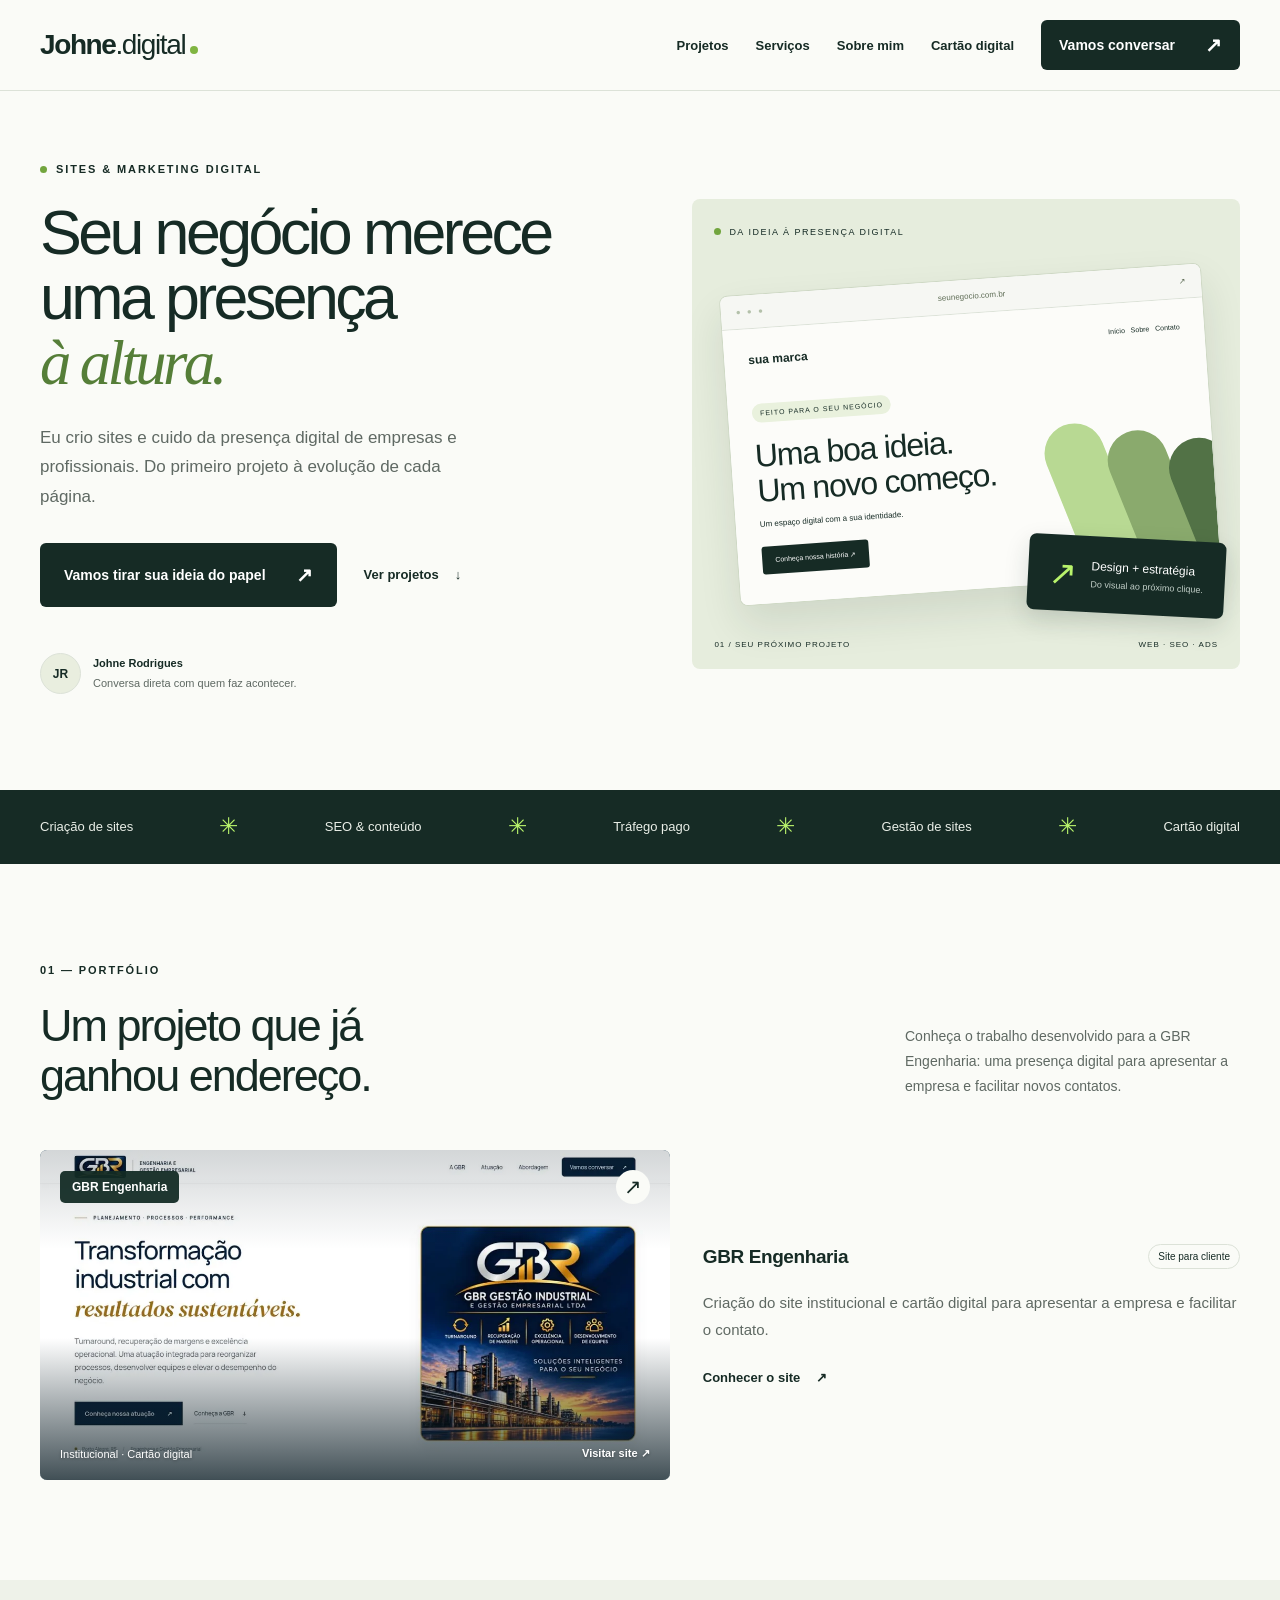
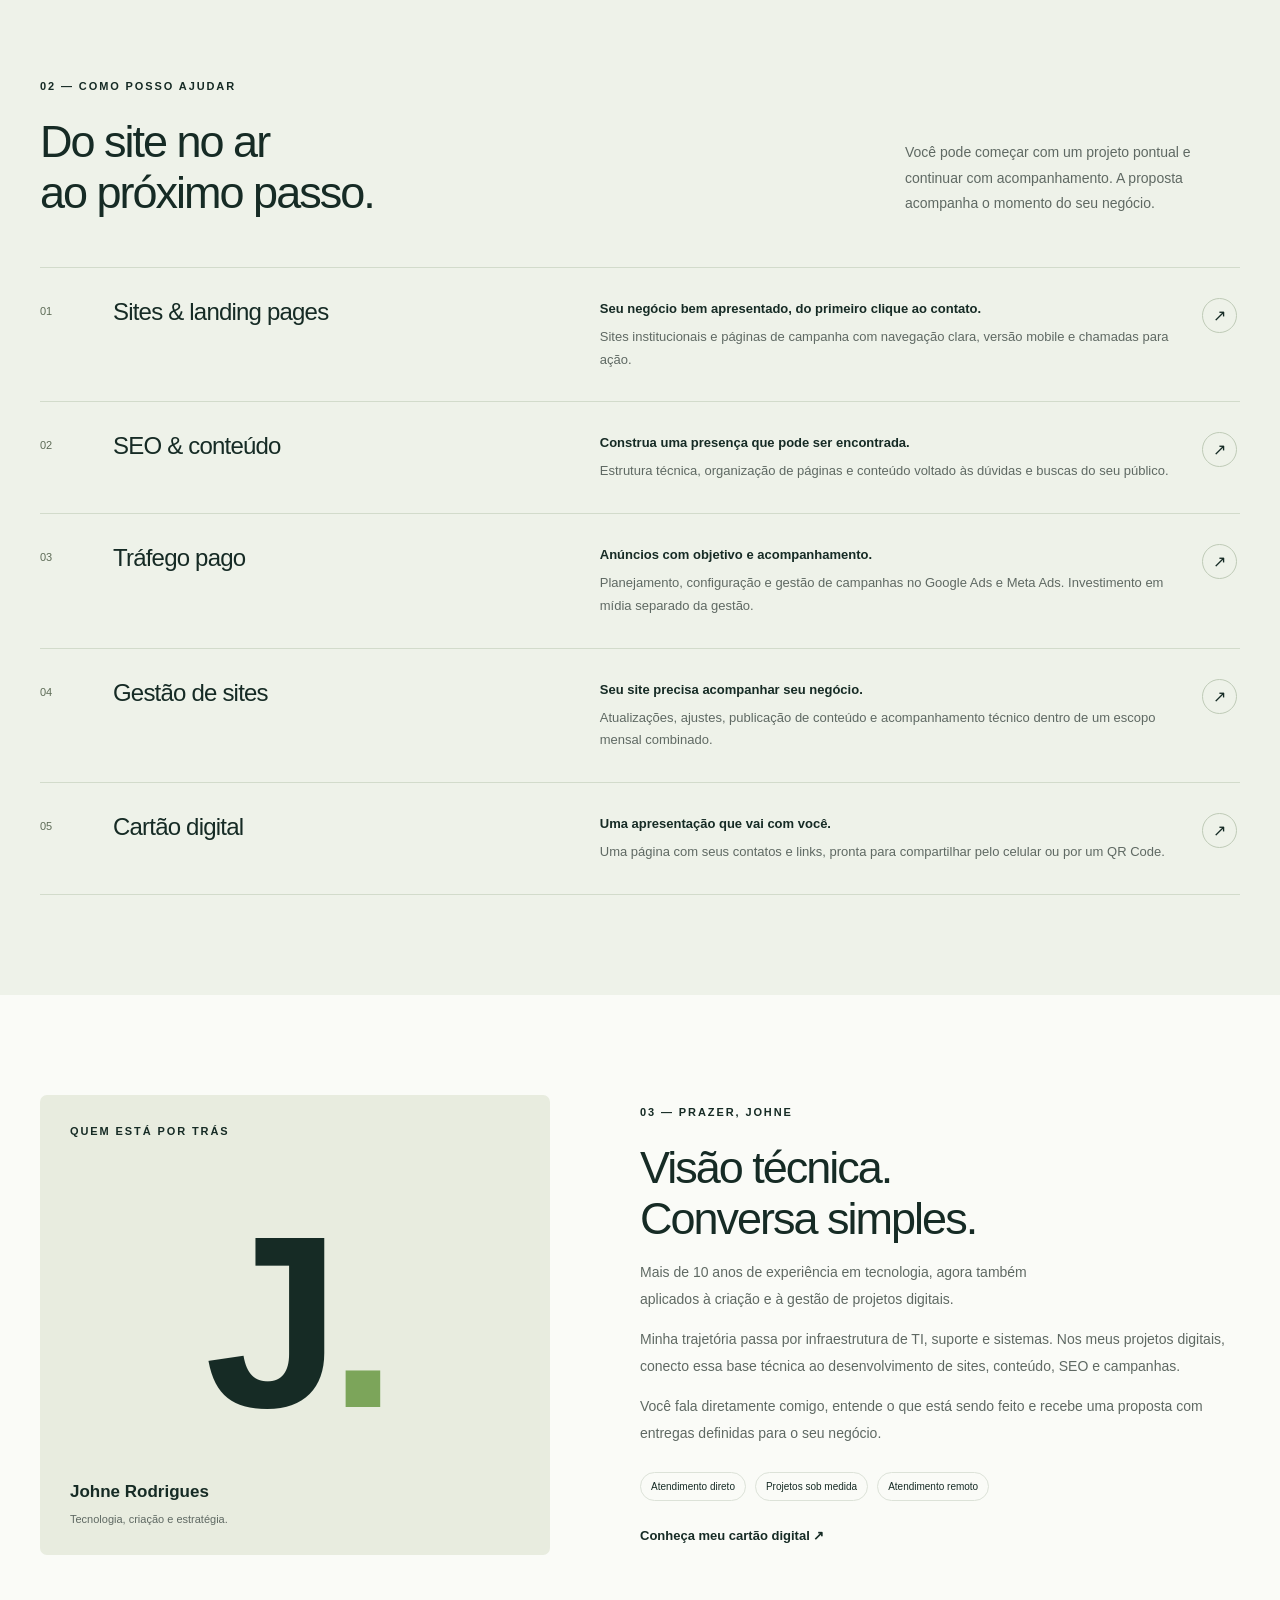
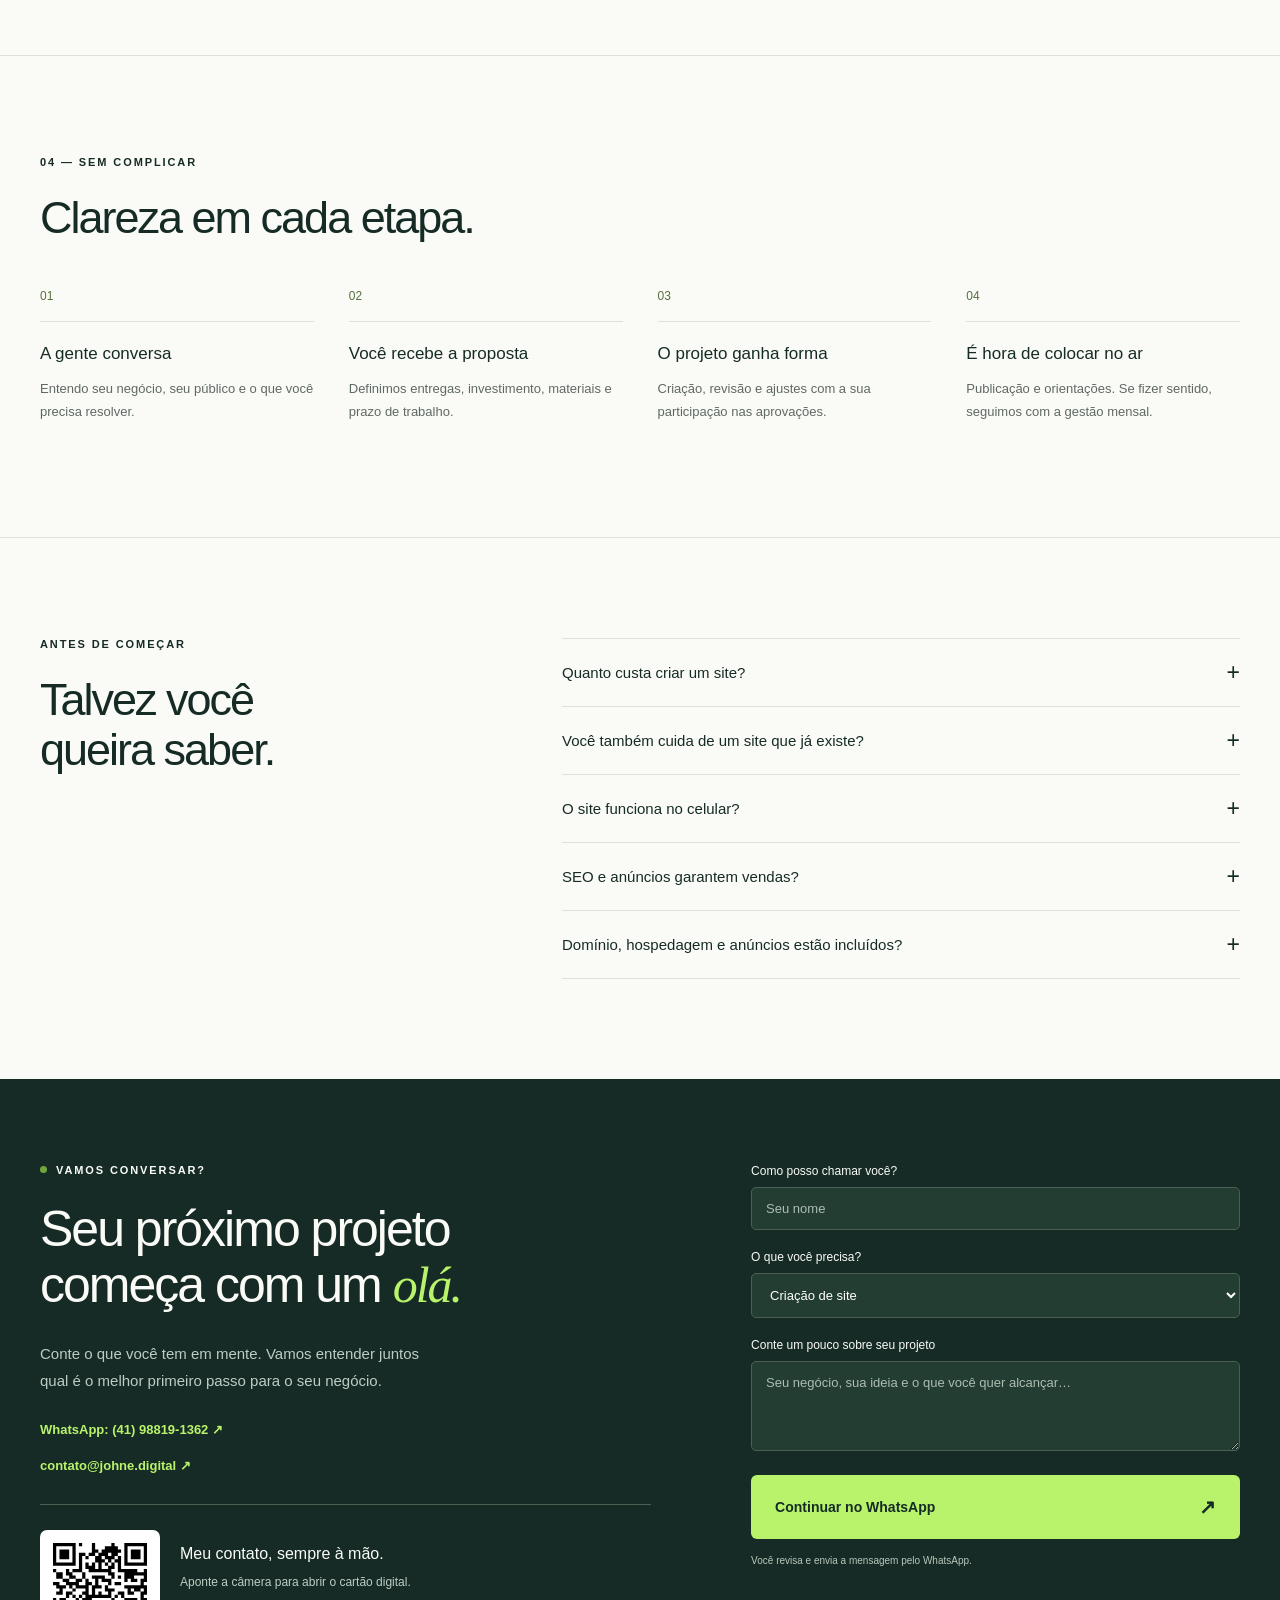
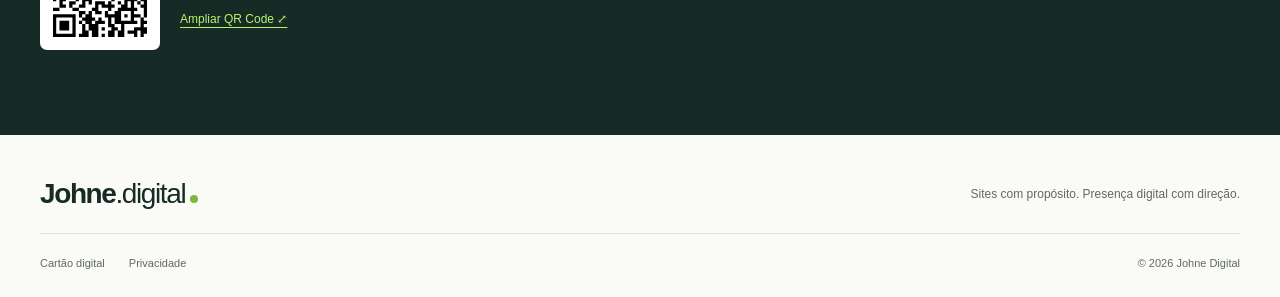
==== index.html @ 7c468793 "up" ====
<!doctype html><html lang="pt-BR"><head><meta charset="utf-8"><meta name="viewport" content="width=device-width, initial-scale=1"><meta name="theme-color" content="#132b25"><title>Johne Digital | Criação de sites, SEO e marketing digital</title><meta name="description" content="Sites, SEO, tráfego pago e gestão de conteúdo com Johne Rodrigues. Conheça os projetos e converse sobre a presença digital do seu negócio."><link rel="canonical" href="https://johne.digital/"><meta property="og:type" content="website"><meta property="og:locale" content="pt_BR"><meta property="og:title" content="Johne Digital | Criação de sites, SEO e marketing digital"><meta property="og:description" content="Sites, SEO, tráfego pago e gestão de conteúdo com Johne Rodrigues. Conheça os projetos e converse sobre a presença digital do seu negócio."><meta property="og:url" content="https://johne.digital/"><meta property="og:image" content="https://johne.digital/assets/social.png"><meta name="twitter:card" content="summary_large_image"><link rel="icon" type="image/svg+xml" href="assets/favicon.svg"><link rel="stylesheet" href="assets/style.02069770c4e0.css"><script defer src="assets/config.c68cc4075b70.js"></script><script defer src="assets/main.b6feed0cc365.js"></script><script type="application/ld+json">{"@context": "https://schema.org", "@type": "ProfessionalService", "name": "Johne Digital", "url": "https://johne.digital/", "description": "Criação de sites, SEO, tráfego pago e gestão de sites.", "email": "contato@johne.digital", "telephone": "+55 41 98819-1362", "founder": {"@type": "Person", "name": "Johne Rodrigues"}, "areaServed": "BR"}</script><script defer src="assets/analytics.d964d53e1e2e.js"></script></head><body><a class="skip" href="#conteudo">Pular para o conteúdo</a><header class="header"><div class="wrap nav-wrap"><a class="brand" href="./" aria-label="Johne Digital, início">Johne<span>.digital</span><i></i></a><button class="menu-toggle" type="button" aria-label="Abrir menu" aria-haspopup="dialog" aria-expanded="false" aria-controls="mobile-menu"><svg width="22" height="22" viewBox="0 0 24 24" fill="none" stroke="currentColor" stroke-width="1.8" stroke-linecap="round" aria-hidden="true"><path d="M4 6h16M4 12h16M4 18h16"/></svg></button><nav id="nav" aria-label="Principal"><a href="#projetos">Projetos</a><a href="#servicos">Serviços</a><a href="#sobre">Sobre mim</a><a href="contato/">Cartão digital</a><a class="button small dark" href="#contato">Vamos conversar <span>↗</span></a></nav></div></header><dialog class="mobile-panel" id="mobile-menu" aria-label="Menu de navegação"><div class="mobile-panel-top"><a class="brand" href="#conteudo" aria-label="Johne Digital, início">Johne<span>.digital</span><i></i></a><button class="menu-close" type="button" aria-label="Fechar menu" autofocus><svg width="22" height="22" viewBox="0 0 24 24" fill="none" stroke="currentColor" stroke-width="1.7" aria-hidden="true"><path d="m6 6 12 12M18 6 6 18"/></svg></button></div><nav class="mobile-navigation" aria-label="Navegação mobile"><a href="#conteudo">Início <span aria-hidden="true">↗</span></a><a href="#projetos">Projetos <span aria-hidden="true">↗</span></a><a href="#servicos">Serviços <span aria-hidden="true">↗</span></a><a href="#sobre">Sobre mim <span aria-hidden="true">↗</span></a><a href="contato/">Cartão digital <span aria-hidden="true">↗</span></a></nav><a class="button dark mobile-contact" href="#contato">Vamos conversar <span aria-hidden="true">↗</span></a></dialog><main id="conteudo"><section class="hero wrap"><div class="hero-copy"><p class="eyebrow"><span class="dot"></span> SITES & MARKETING DIGITAL</p><h1>Seu negócio merece<br>uma presença<br><em>à altura.</em></h1><p class="lead">Eu crio sites e cuido da presença digital de empresas e profissionais. Do primeiro projeto à evolução de cada página.</p><div class="actions"><a class="button dark" href="#contato">Vamos tirar sua ideia do papel <span>↗</span></a><a class="text-link" href="#projetos">Ver projetos <span>↓</span></a></div><div class="hero-note"><span class="avatar">JR</span><p><strong>Johne Rodrigues</strong><br>Conversa direta com quem faz acontecer.</p></div></div><div class="hero-art" aria-label="Ilustração de um projeto de site responsivo"><div class="art-label"><span class="dot"></span> DA IDEIA À PRESENÇA DIGITAL</div><div class="mock-browser"><div class="browser-bar"><span>● ● ●</span><span>seunegocio.com.br</span><span>↗</span></div><div class="mock-body"><div class="mock-nav">sua marca<span>Início &nbsp; Sobre &nbsp; Contato</span></div><span class="mock-pill">FEITO PARA O SEU NEGÓCIO</span><h2>Uma boa ideia.<br>Um novo começo.</h2><p>Um espaço digital com a sua identidade.</p><span class="mock-cta">Conheça nossa história ↗</span><div class="mock-shapes"><i></i><i></i><i></i></div></div></div><div class="floating-badge"><span>↗</span><div>Design + estratégia<strong>Do visual ao próximo clique.</strong></div></div><div class="art-bottom"><span>01 / SEU PRÓXIMO PROJETO</span><span>WEB · SEO · ADS</span></div></div></section><div class="skills-strip"><div class="wrap"><span>Criação de sites</span><b>✳</b><span>SEO & conteúdo</span><b>✳</b><span>Tráfego pago</span><b>✳</b><span>Gestão de sites</span><b>✳</b><span>Cartão digital</span></div></div><section class="section wrap" id="projetos"><div class="section-heading"><div><p class="eyebrow">01 — PORTFÓLIO</p><h2>Um projeto que já<br>ganhou endereço.</h2></div><p>Conheça o trabalho desenvolvido para a GBR Engenharia: uma presença digital para apresentar a empresa e facilitar novos contatos.</p></div><div class="projects projects-single"><article class="project"><a class="project-cover gbr gbr-preview" href="https://gbreng.com.br/" aria-label="Visitar o site da GBR Engenharia em nova guia" target="_blank" rel="noopener noreferrer"><img class="project-background" src="assets/gbr-site-640.webp" srcset="assets/gbr-site-640.webp 640w, assets/gbr-site-1200.webp 1200w" sizes="(max-width: 760px) calc(100vw - 40px), (max-width: 1280px) 52vw, 620px" alt="Página inicial do site da GBR Engenharia e Gestão Empresarial" width="1200" height="629" loading="lazy" decoding="async"><span class="cover-top"><span class="preview-label">GBR Engenharia</span><span class="preview-arrow" aria-hidden="true">↗</span></span><span class="cover-bottom"><span>Institucional · Cartão digital</span><span class="preview-visit">Visitar site ↗</span></span></a><div class="project-info"><div class="project-title"><h3>GBR Engenharia</h3><span class="tag">Site para cliente</span></div><p>Criação do site institucional e cartão digital para apresentar a empresa e facilitar o contato.</p><a class="text-link" href="https://gbreng.com.br/" target="_blank" rel="noopener noreferrer">Conhecer o site <span>↗</span></a></div></article></div></section><section class="services-section" id="servicos"><div class="wrap section"><div class="section-heading"><div><p class="eyebrow">02 — COMO POSSO AJUDAR</p><h2>Do site no ar<br>ao próximo passo.</h2></div><p>Você pode começar com um projeto pontual e continuar com acompanhamento. A proposta acompanha o momento do seu negócio.</p></div><div class="services"><article class="service"><span class="service-number">01</span><h3>Sites & landing pages</h3><div><h4>Seu negócio bem apresentado, do primeiro clique ao contato.</h4><p>Sites institucionais e páginas de campanha com navegação clara, versão mobile e chamadas para ação.</p></div><a href="#contato" aria-label="Conversar sobre Sites & landing pages">↗</a></article><article class="service"><span class="service-number">02</span><h3>SEO & conteúdo</h3><div><h4>Construa uma presença que pode ser encontrada.</h4><p>Estrutura técnica, organização de páginas e conteúdo voltado às dúvidas e buscas do seu público.</p></div><a href="#contato" aria-label="Conversar sobre SEO & conteúdo">↗</a></article><article class="service"><span class="service-number">03</span><h3>Tráfego pago</h3><div><h4>Anúncios com objetivo e acompanhamento.</h4><p>Planejamento, configuração e gestão de campanhas no Google Ads e Meta Ads. Investimento em mídia separado da gestão.</p></div><a href="#contato" aria-label="Conversar sobre Tráfego pago">↗</a></article><article class="service"><span class="service-number">04</span><h3>Gestão de sites</h3><div><h4>Seu site precisa acompanhar seu negócio.</h4><p>Atualizações, ajustes, publicação de conteúdo e acompanhamento técnico dentro de um escopo mensal combinado.</p></div><a href="#contato" aria-label="Conversar sobre Gestão de sites">↗</a></article><article class="service"><span class="service-number">05</span><h3>Cartão digital</h3><div><h4>Uma apresentação que vai com você.</h4><p>Uma página com seus contatos e links, pronta para compartilhar pelo celular ou por um QR Code.</p></div><a href="#contato" aria-label="Conversar sobre Cartão digital">↗</a></article></div></div></section><section class="section wrap about" id="sobre"><div class="about-art"><span class="eyebrow">QUEM ESTÁ POR TRÁS</span><div class="monogram">J<span>.</span></div><div><strong>Johne Rodrigues</strong><p>Tecnologia, criação e estratégia.</p></div></div><div><p class="eyebrow">03 — PRAZER, JOHNE</p><h2>Visão técnica.<br>Conversa simples.</h2><p class="lead">Mais de 10 anos de experiência em tecnologia, agora também aplicados à criação e à gestão de projetos digitais.</p><p>Minha trajetória passa por infraestrutura de TI, suporte e sistemas. Nos meus projetos digitais, conecto essa base técnica ao desenvolvimento de sites, conteúdo, SEO e campanhas.</p><p>Você fala diretamente comigo, entende o que está sendo feito e recebe uma proposta com entregas definidas para o seu negócio.</p><div class="about-points"><span>Atendimento direto</span><span>Projetos sob medida</span><span>Atendimento remoto</span></div><a class="text-link" href="contato/">Conheça meu cartão digital ↗</a></div></section><section class="process-section"><div class="wrap section"><p class="eyebrow">04 — SEM COMPLICAR</p><h2>Clareza em cada etapa.</h2><div class="steps"><article><span>01</span><h3>A gente conversa</h3><p>Entendo seu negócio, seu público e o que você precisa resolver.</p></article><article><span>02</span><h3>Você recebe a proposta</h3><p>Definimos entregas, investimento, materiais e prazo de trabalho.</p></article><article><span>03</span><h3>O projeto ganha forma</h3><p>Criação, revisão e ajustes com a sua participação nas aprovações.</p></article><article><span>04</span><h3>É hora de colocar no ar</h3><p>Publicação e orientações. Se fizer sentido, seguimos com a gestão mensal.</p></article></div></div></section><section class="section wrap faq"><div><p class="eyebrow">ANTES DE COMEÇAR</p><h2>Talvez você<br>queira saber.</h2></div><div><details><summary>Quanto custa criar um site?</summary><p>Depende do número de páginas, dos conteúdos e das funcionalidades. Depois de entender sua necessidade, envio uma proposta com o que está incluído e as condições de pagamento.</p></details><details><summary>Você também cuida de um site que já existe?</summary><p>Sim. Primeiro avalio a estrutura e os acessos disponíveis para definir quais ajustes, atualizações ou melhorias posso executar.</p></details><details><summary>O site funciona no celular?</summary><p>Sim. Os projetos são desenvolvidos para se adaptar a celulares, tablets e computadores, com atenção à leitura e à navegação.</p></details><details><summary>SEO e anúncios garantem vendas?</summary><p>Não há garantia de posições ou vendas. O trabalho envolve planejamento, implementação e acompanhamento. Os resultados também dependem da concorrência, da oferta, do orçamento e do atendimento do seu negócio.</p></details><details><summary>Domínio, hospedagem e anúncios estão incluídos?</summary><p>Esses custos são discriminados na proposta. A verba paga ao Google ou à Meta é separada do serviço de gestão de campanhas.</p></details></div></section><section class="contact-section" id="contato"><div class="wrap contact-grid"><div><p class="eyebrow"><span class="dot"></span> VAMOS CONVERSAR?</p><h2>Seu próximo projeto<br>começa com um <em>olá.</em></h2><p>Conte o que você tem em mente. Vamos entender juntos qual é o melhor primeiro passo para o seu negócio.</p><a class="text-link" href="https://wa.me/5541988191362" target="_blank" rel="noopener noreferrer">WhatsApp: (41) 98819-1362 ↗</a><br><br><a class="text-link" href="mailto:contato@johne.digital">contato@johne.digital ↗</a><div class="contact-qr"><button class="qr-trigger" type="button" data-qr-open aria-haspopup="dialog" aria-controls="qr-dialog" aria-label="Ampliar QR Code do cartão digital"><img src="assets/qr-contato.svg" alt="QR Code para o cartão digital da Johne Digital" width="120" height="120"></button><div><h3>Meu contato, sempre à mão.</h3><p>Aponte a câmera para abrir o cartão digital.</p><button class="qr-expand" type="button" data-qr-open aria-haspopup="dialog" aria-controls="qr-dialog">Ampliar QR Code ⤢</button></div></div></div><form id="brief-form"><label for="name">Como posso chamar você?</label><input id="name" name="name" placeholder="Seu nome" autocomplete="name" maxlength="100" required><label for="service">O que você precisa?</label><select id="service" name="service"><option>Criação de site</option><option>SEO e conteúdo</option><option>Gestão de anúncios</option><option>Manutenção do site</option><option>Cartão digital</option><option>Quero conversar sobre uma ideia</option></select><label for="message">Conte um pouco sobre seu projeto</label><textarea id="message" name="message" rows="3" placeholder="Seu negócio, sua ideia e o que você quer alcançar…" maxlength="3000" required></textarea><button class="button lime" type="submit">Preparar conversa <span>↗</span></button><p class="form-note" id="form-note">A mensagem será preparada para você enviar pelo canal de contato disponível.</p><p class="status" id="form-status" role="status"></p></form></div></section></main><footer class="wrap footer"><a class="brand" href="./" aria-label="Johne Digital, início">Johne<span>.digital</span><i></i></a><p>Sites com propósito. Presença digital com direção.</p><div><a href="contato/">Cartão digital</a><a href="privacidade/">Privacidade</a><span>© <span data-year>2026</span> Johne Digital</span></div></footer><a class="mobile-cta" href="#contato">Vamos conversar <span>↗</span></a><dialog class="qr-dialog" id="qr-dialog" aria-labelledby="qr-title" aria-describedby="qr-description"><button class="qr-close" type="button" data-qr-close aria-label="Fechar QR Code" autofocus>×</button><p class="eyebrow">JOHNE DIGITAL</p><h2 id="qr-title">Vamos manter contato?</h2><p id="qr-description">Aponte a câmera do celular para abrir meu cartão digital.</p><img class="qr-large" src="assets/qr-contato.svg" alt="QR Code para https://johne.digital/contato/" width="360" height="360"><a class="button dark" href="contato/">Abrir cartão digital ↗</a></dialog></body></html>
---- assets/style.02069770c4e0.css ----
:root{--ink:#162b25;--muted:#5f6963;--paper:#fafbf7;--line:#dce2d8;--lime:#b8f36b;--soft:#eef2e9}*{box-sizing:border-box}html{scroll-behavior:smooth;scroll-padding-top:100px}body{margin:0;background:var(--paper);color:var(--ink);font-family:Arial,Helvetica,sans-serif;-webkit-font-smoothing:antialiased}a{color:inherit;text-decoration:none}button,input,select,textarea{font:inherit}button,a,input,select,textarea{-webkit-tap-highlight-color:transparent}button,a{touch-action:manipulation}button{cursor:pointer}a:focus-visible,button:focus-visible,input:focus-visible,select:focus-visible,textarea:focus-visible,summary:focus-visible{outline:3px solid #658d33;outline-offset:5px}[hidden]{display:none!important}.wrap{width:min(1200px,calc(100% - 80px));margin-inline:auto}.header{position:sticky;top:0;z-index:20;background:rgba(250,251,247,.96);border-bottom:1px solid var(--line)}.nav-wrap{height:90px;display:flex;align-items:center;justify-content:space-between;gap:25px}.brand{display:inline-flex;align-items:center;font-size:28px;font-weight:800;letter-spacing:-1.4px;white-space:nowrap}.brand span{font-weight:400}.brand i{width:8px;height:8px;background:#80b542;border-radius:50%;margin:10px 0 0 5px}nav{display:flex;align-items:center;gap:27px;font-size:13px;font-weight:600}nav>a:not(.button):hover,.text-link:hover{color:#548122}.button{display:inline-flex;align-items:center;justify-content:space-between;gap:30px;padding:19px 23px;border-radius:6px;border:1px solid transparent;font-size:14px;font-weight:600;transition:transform .2s,background .2s}.button:hover{transform:translateY(-2px)}.button span{font-size:20px}.dark{background:var(--ink);color:white}.dark:hover{background:#285043}.lime{background:var(--lime);color:var(--ink)}.outline{border-color:var(--line);background:transparent}.small{padding:12px 17px}.menu-toggle{display:none}.hero{display:grid;grid-template-columns:1.1fr 1fr;gap:50px;align-items:center;min-height:680px;padding-block:72px 85px}.eyebrow{font-size:11px;letter-spacing:1.9px;font-weight:700;display:flex;align-items:center;gap:9px;margin:0 0 25px}.dot{display:inline-block;width:7px;height:7px;border-radius:50%;background:#72a53e}.hero h1{font-size:clamp(48px,4.9vw,68px);line-height:1.04;letter-spacing:-3.6px;font-weight:500;margin:0 0 26px}em{font-family:Georgia,'Times New Roman',serif;font-weight:400;color:#557e38}.lead{font-size:17px;line-height:1.75;color:var(--muted);max-width:440px}.actions{display:flex;align-items:center;gap:27px;margin-top:31px}.text-link{font-size:13px;font-weight:600;display:inline-flex;gap:16px;align-items:center}.hero-note{display:flex;align-items:center;gap:12px;margin-top:36px}.avatar{display:grid;place-items:center;border:1px solid var(--line);background:#e9eedf;border-radius:50%;width:41px;height:41px;font-size:12px;font-weight:700}.hero-note p{font-size:11px;line-height:1.8;color:var(--muted)}.hero-note strong{color:var(--ink)}.hero-art{position:relative;background:#e6eddd;height:470px;border-radius:8px;padding:28px 22px;overflow:hidden}.art-label{font-size:9px;letter-spacing:1.5px;display:flex;align-items:center;gap:8px}.mock-browser{background:white;border-radius:8px;position:absolute;top:80px;left:37px;width:calc(100% - 65px);transform:rotate(-4deg);box-shadow:0 20px 40px #1b32251c;overflow:hidden;border:1px solid #ced8c4}.browser-bar{display:flex;justify-content:space-between;padding:12px 15px;font-size:8px;color:#606e57;background:#f6f7f3;border-bottom:1px solid var(--line)}.browser-bar>span:first-child{letter-spacing:2px;color:#b4c1aa}.mock-body{padding:24px 24px 29px;background:#fcfcf9;position:relative;overflow:hidden}.mock-nav{font-size:12px;font-weight:700;display:flex;justify-content:space-between;margin-bottom:35px}.mock-nav span{font-size:7px;font-weight:400}.mock-pill{font-size:7px;letter-spacing:1px;padding:6px 8px;background:#e9f1dd;border-radius:20px}.mock-body h2{font-size:32px;line-height:1.08;letter-spacing:-1.2px;font-weight:500;margin:19px 0 12px;position:relative;z-index:2}.mock-body p{font-size:8px;position:relative;z-index:2}.mock-cta{display:inline-block;background:var(--ink);color:white;font-size:7px;padding:10px 13px;border-radius:3px;margin-top:10px}.mock-shapes{position:absolute;right:-16px;bottom:-22px;width:165px;height:200px;transform:rotate(-18deg)}.mock-shapes i{position:absolute;width:60px;height:190px;background:#b8d993;border-radius:40px}.mock-shapes i:nth-child(2){left:56px;top:30px;background:#8aaa6d}.mock-shapes i:nth-child(3){left:110px;top:60px;background:#527246}.floating-badge{position:absolute;right:15px;bottom:55px;background:var(--ink);color:white;padding:18px 21px;border-radius:7px;display:flex;gap:14px;align-items:center;box-shadow:0 10px 25px #1b322526;transform:rotate(3deg)}.floating-badge>span{color:var(--lime);font-size:34px}.floating-badge div{font-size:12px}.floating-badge strong{display:block;font-size:9px;font-weight:400;color:#c1cec7;margin-top:6px}.art-bottom{position:absolute;bottom:20px;left:22px;right:22px;display:flex;justify-content:space-between;font-size:8px;letter-spacing:1px}.skills-strip{background:var(--ink);color:#e9eee7}.skills-strip .wrap{display:flex;align-items:center;justify-content:space-between;gap:18px;min-height:74px;font-size:13px}.skills-strip b{color:var(--lime);font-size:23px;font-weight:400}.section{padding-block:100px}.section-heading{display:flex;align-items:flex-end;justify-content:space-between;gap:70px;margin-bottom:48px}h2{font-size:45px;letter-spacing:-2px;line-height:1.13;font-weight:500;margin:0} .section-heading>p{max-width:335px;color:var(--muted);font-size:14px;line-height:1.8;margin:0 0 3px}.projects{display:grid;grid-template-columns:1fr 1fr;gap:48px 30px}.project-cover{height:295px;border-radius:7px;padding:26px 30px;display:flex;flex-direction:column;justify-content:space-between;overflow:hidden;position:relative;transition:transform .25s}.project-cover:hover{transform:translateY(-4px)}.cover-top{display:flex;justify-content:space-between;font-size:15px;font-weight:700;position:relative;z-index:1}.cover-top>span{font-size:24px;font-weight:400}.project-cover>strong{font-size:35px;line-height:1.12;letter-spacing:-1px;font-weight:500;z-index:1}.cover-bottom{display:flex;justify-content:space-between;align-items:center;font-size:10px;z-index:1}.cover-mark{font-size:28px;border:1px solid currentColor;border-radius:50%;width:44px;height:44px;display:grid;place-items:center}.project-cover:after{content:'';position:absolute;right:-75px;top:30px;width:280px;height:280px;border:1px solid currentColor;opacity:.15;border-radius:50%;box-shadow:0 0 0 25px currentColor,0 0 0 60px transparent;transform:rotate(-20deg)}.gbr{background:#14364b;color:#f0f3ec}.volt{background:#d9ed8b;color:#243321}.red{background:#e8d2c5;color:#58332b}.boots{background:#e6e1d6;color:#3b3934}.project-title{display:flex;align-items:center;justify-content:space-between;gap:10px;margin-top:23px}.project-title h3{font-size:19px;letter-spacing:-.4px;margin:0}.tag{font-size:10px;border:1px solid var(--line);border-radius:20px;padding:6px 9px;white-space:nowrap}.project>p{font-size:14px;line-height:1.7;color:var(--muted);max-width:500px;margin:13px 0 16px}.services-section{background:var(--soft)}.service{display:grid;grid-template-columns:48px 1fr 1.25fr 38px;gap:25px;padding:30px 0;border-top:1px solid #d2dbcb;align-items:start}.service:last-child{border-bottom:1px solid #d2dbcb}.service-number{font-size:11px;padding-top:7px;color:#5e6c57}.service h3{font-size:24px;letter-spacing:-.8px;font-weight:500;margin:0}.service h4{font-size:13px;margin:3px 0 10px}.service p{font-size:13px;color:var(--muted);line-height:1.75;margin:0}.service>a{border:1px solid #bfcbb7;width:35px;height:35px;border-radius:50%;display:grid;place-items:center}.service>a:hover{background:var(--lime)}.about{display:grid;grid-template-columns:.85fr 1fr;gap:90px;align-items:center}.about-art{height:460px;background:#e8ecdf;border-radius:7px;padding:30px;display:flex;flex-direction:column;justify-content:space-between;position:relative;overflow:hidden}.monogram{font-size:245px;letter-spacing:-20px;line-height:.9;font-weight:700;align-self:center}.monogram span{color:#7ca55a}.about-art strong{font-size:17px}.about-art p{font-size:11px;color:var(--muted);margin-bottom:0}.about>div>p:not(.eyebrow){font-size:14px;line-height:1.9;color:var(--muted)}.about>div>.lead{font-size:17px}.about-points{display:flex;flex-wrap:wrap;gap:9px;margin:25px 0}.about-points span{font-size:10px;border:1px solid var(--line);padding:8px 10px;border-radius:20px}.process-section{border-top:1px solid var(--line);border-bottom:1px solid var(--line)}.steps{display:grid;grid-template-columns:repeat(4,1fr);gap:35px;margin-top:45px}.steps article>span{display:block;color:#55703d;font-size:12px;border-bottom:1px solid var(--line);padding-bottom:18px}.steps h3{font-size:17px;font-weight:500;margin:22px 0 12px}.steps p{font-size:13px;line-height:1.8;color:var(--muted)}.faq{display:grid;grid-template-columns:.8fr 1.2fr;gap:70px}details{border-bottom:1px solid var(--line);padding:20px 0}details:first-child{border-top:1px solid var(--line)}summary{cursor:pointer;font-size:15px;font-weight:500;list-style:none;display:flex;justify-content:space-between;gap:18px;align-items:center}summary::-webkit-details-marker{display:none}summary:after{content:'+';font-size:23px;font-weight:400}details[open] summary:after{content:'−'}details p{font-size:14px;line-height:1.8;color:var(--muted);padding-right:25px}.contact-section{background:var(--ink);color:var(--paper);padding-block:85px}.contact-grid{display:grid;grid-template-columns:1fr .8fr;gap:100px}.contact-grid h2{font-size:50px}.contact-grid em{color:var(--lime)}.contact-grid>div>p:not(.eyebrow){font-size:15px;line-height:1.8;color:#becdc4;max-width:390px;margin:26px 0}.contact-grid .text-link{color:var(--lime)}form label{display:block;font-size:12px;margin-bottom:9px}input,select,textarea{width:100%;background:#233d33;border:1px solid #496052;color:white;padding:13px 14px;border-radius:5px;margin-bottom:20px;font-size:13px}input::placeholder,textarea::placeholder{color:#acbeb0}textarea{resize:vertical;min-height:90px}form .button{width:100%}.form-note{color:#b9c8be;font-size:10px;line-height:1.7;margin-top:13px}.status{font-size:12px;white-space:pre-wrap}.footer{padding-block:40px 28px;display:grid;grid-template-columns:1fr 1fr;gap:20px}.footer>p{text-align:right;font-size:12px;color:var(--muted)}.footer>div{grid-column:1/-1;border-top:1px solid var(--line);padding-top:23px;display:flex;gap:24px;font-size:11px;color:var(--muted)}.footer>div>span{margin-left:auto}.skip{position:fixed;top:-100px;left:15px;background:var(--lime);padding:15px;z-index:50}.skip:focus{top:10px}.mobile-cta{display:none}.card-page{background:#eaf0e3;min-height:100vh}.card-header{display:flex;justify-content:space-between;align-items:center;padding-block:30px}.digital-card{width:min(480px,calc(100% - 32px));margin:25px auto 30px;background:var(--paper);border:1px solid var(--line);border-radius:16px;overflow:hidden;box-shadow:0 16px 55px #132b2510}.card-banner{height:120px;background:var(--ink);color:var(--lime);padding:24px;display:flex;justify-content:space-between;font-size:8px;letter-spacing:1px}.card-banner>span:last-child{font-size:45px}.card-content{padding:0 32px 30px}.card-avatar{width:83px;height:83px;margin-top:-42px;margin-bottom:25px;background:#d6e9bd;border:5px solid var(--paper);border-radius:50%;display:grid;place-items:center;font-size:27px;font-weight:700;position:relative}.card-avatar span{position:absolute;right:1px;bottom:1px;background:#78a750;border:3px solid var(--paper);height:19px;width:19px;border-radius:50%}.card-content .eyebrow{font-size:9px;margin-bottom:10px}.card-content h1{font-size:30px;letter-spacing:-1px;margin:0}.card-subtitle{font-size:14px!important;color:var(--ink)!important}.card-content>p{font-size:13px;line-height:1.7;color:var(--muted)}.card-links{display:grid;gap:10px;margin:25px 0 14px}.card-links .button{font-size:13px;justify-content:center}.card-tools{display:grid;grid-template-columns:1fr 1fr;gap:10px}.card-tools button{border:1px solid var(--line);border-radius:5px;padding:12px 8px;background:transparent;color:var(--ink);font-size:11px}.qr-area{border-top:1px solid var(--line);padding-top:22px;margin-top:25px;display:flex;align-items:center;gap:20px}.qr-area img{width:115px;height:115px;background:white;flex-shrink:0}.qr-area h2{font-size:16px;letter-spacing:-.3px}.qr-area p,.qr-area a{font-size:11px;line-height:1.7}.qr-area a{text-decoration:underline}.card-footer{text-align:center;font-size:11px;color:var(--muted);padding-bottom:30px}.legal{max-width:780px;min-height:70vh;padding-block:60px 80px}.legal h1{font-size:48px;letter-spacing:-2px}.legal h2{font-size:23px;letter-spacing:-.5px;margin-top:35px}.legal p{font-size:15px;line-height:1.85;color:var(--muted)}.legal p a{text-decoration:underline}
@media(min-width:1500px){.hero{min-height:730px}}@media(max-width:1050px){.wrap{width:calc(100% - 48px)}nav{gap:17px;font-size:12px}.brand{font-size:25px}.hero{gap:25px}.hero h1{font-size:53px}.actions{gap:18px;flex-wrap:wrap}.hero-art{height:430px}.mock-browser{left:25px;width:calc(100% - 44px)}.mock-body h2{font-size:28px}.mock-shapes{right:-55px}.contact-grid{gap:55px}.about{gap:50px}.service{grid-template-columns:30px 1fr 1.2fr 35px;gap:17px}.skills-strip .wrap{font-size:11px}.project-cover>strong{font-size:30px}.project-title{align-items:flex-start;flex-wrap:wrap}}
@media(max-width:760px){html{scroll-padding-top:85px}.wrap{width:calc(100% - 40px)}.nav-wrap{height:74px}.brand{font-size:27px}.menu-toggle{display:flex;gap:13px;align-items:center;background:transparent;border:1px solid var(--line);padding:10px 12px;border-radius:5px;color:var(--ink);font-size:12px}.menu-toggle span{font-size:17px}nav{display:none;position:absolute;left:0;right:0;top:74px;padding:18px 20px 25px;background:var(--paper);box-shadow:0 20px 20px #132b2510;border-bottom:1px solid var(--line)}nav.open{display:flex;flex-direction:column;align-items:stretch;gap:0}nav>a{padding:16px 6px;border-bottom:1px solid var(--line);font-size:14px}nav .button{margin-top:15px}.hero{grid-template-columns:1fr;padding-block:48px;gap:35px;min-height:0}.hero h1{font-size:clamp(44px,9.8vw,65px);letter-spacing:-2.5px}.eyebrow{font-size:10px;margin-bottom:22px}.lead{font-size:16px;max-width:100%}.actions{gap:22px;margin-top:25px}.actions .button{font-size:12px;padding:16px 18px;gap:18px}.hero-note{margin-top:24px}.hero-art{height:400px;max-width:520px;width:100%;margin:auto}.mock-browser{top:67px;left:28px;width:calc(100% - 53px)}.mock-body{padding:21px}.mock-body h2{font-size:30px}.mock-nav{margin-bottom:25px}.floating-badge{bottom:40px;padding:14px 17px}.skills-strip .wrap{flex-wrap:wrap;justify-content:center;gap:13px 19px;padding-block:22px;font-size:12px}.skills-strip b{font-size:15px}.skills-strip b:nth-of-type(2),.skills-strip b:nth-of-type(4){display:none}.section{padding-block:65px}.section-heading{display:block;margin-bottom:33px}.section-heading>p{margin-top:22px;max-width:100%;font-size:14px}h2{font-size:36px;letter-spacing:-1.4px}.projects{grid-template-columns:1fr;gap:38px}.project-cover{height:270px;padding:25px}.project-cover>strong{font-size:32px}.project-title{align-items:center}.project-title h3{font-size:19px}.service{grid-template-columns:25px 1fr 30px;gap:12px;padding-block:25px}.service h3{font-size:21px}.service>div{grid-column:2;grid-row:2}.service>a{grid-column:3;grid-row:1;width:30px;height:30px}.service h4{line-height:1.5}.about{grid-template-columns:1fr;gap:34px}.about-art{height:330px}.monogram{font-size:190px}.steps{grid-template-columns:1fr 1fr;gap:25px;margin-top:35px}.steps h3{font-size:17px;line-height:1.3}.faq{grid-template-columns:1fr;gap:30px}.contact-section{padding-block:60px}.contact-grid{grid-template-columns:1fr;gap:35px}.contact-grid h2{font-size:40px}.footer{display:flex;flex-direction:column;gap:10px;padding-bottom:95px}.footer>p{text-align:left;line-height:1.7}.footer>div{width:100%;flex-wrap:wrap;font-size:10px;gap:18px}.footer>div>span{margin:0;width:100%}.mobile-cta{display:flex;position:fixed;z-index:15;bottom:13px;left:20px;right:20px;justify-content:space-between;padding:16px 20px;background:var(--lime);color:var(--ink);border-radius:7px;font-size:14px;font-weight:700;box-shadow:0 5px 25px #132b2530;padding-bottom:max(16px,env(safe-area-inset-bottom))}.card-header{padding-block:22px}.card-header .text-link{font-size:11px}.card-content{padding-inline:24px}.digital-card{margin-top:10px}.card-content h1{font-size:28px}.qr-area{gap:14px}.qr-area img{width:100px;height:100px}.legal h1{font-size:38px}.legal{padding-block:30px 50px}}@media(prefers-reduced-motion:reduce){html{scroll-behavior:auto}*,*:before,*:after{transition:none!important;animation:none!important}}

/* Projeto em destaque e QR ampliável */
.projects-single{grid-template-columns:1fr}.projects-single .project{display:grid;grid-template-columns:1.15fr 1fr;gap:45px;align-items:center}.projects-single .project-cover{height:330px}.project-info .project-title{margin-top:0}.project-info p{font-size:15px;line-height:1.8;color:var(--muted);margin:20px 0 25px}.contact-qr{display:flex;align-items:center;gap:20px;margin-top:30px;padding-top:25px;border-top:1px solid #496052}.contact-qr h3{font-size:16px;font-weight:500;margin:0 0 9px}.contact-qr p{font-size:12px;line-height:1.7;color:#becdc4;margin:0 0 12px}.qr-trigger{padding:0;border:0;border-radius:7px;overflow:hidden;background:white;line-height:0;flex-shrink:0;display:block;cursor:zoom-in}.qr-trigger img{display:block;max-width:100%;height:auto}.qr-expand{background:none;border:0;padding:5px 0;color:inherit;font-size:12px;text-decoration:underline;text-underline-offset:4px;line-height:1.7;cursor:zoom-in}.contact-qr .qr-expand{color:var(--lime)}.qr-area .qr-expand{margin-bottom:6px}.qr-open{overflow:hidden}.qr-dialog{width:min(460px,calc(100% - 32px));max-height:calc(100dvh - 32px);margin:auto;padding:35px 28px 27px;border:0;border-radius:15px;background:var(--paper);color:var(--ink);text-align:center;box-shadow:0 25px 90px #0004;overflow:auto}.qr-dialog::backdrop{background:rgba(9,24,18,.82);backdrop-filter:blur(4px)}.qr-close{position:absolute;right:12px;top:10px;width:36px;height:36px;border:1px solid var(--line);background:transparent;border-radius:50%;color:var(--ink);font-size:25px;line-height:1}.qr-dialog .eyebrow{justify-content:center;font-size:10px;margin:9px 0 19px}.qr-dialog h2{font-size:27px;letter-spacing:-1px}.qr-dialog>p:not(.eyebrow){font-size:13px;line-height:1.7;color:var(--muted)}.qr-large{display:block;width:min(100%,360px);height:auto;margin:16px auto 8px;background:#fff;border-radius:7px}.qr-dialog .button{margin-top:8px;justify-content:center}.qr-address{font-size:12px!important}.qr-trigger:hover{outline:2px solid var(--lime);outline-offset:3px}
@media(max-width:760px){.projects-single .project{grid-template-columns:1fr;gap:24px}.projects-single .project-cover{height:270px}.contact-qr{gap:15px}.contact-qr .qr-trigger{width:105px}.contact-qr h3{font-size:15px}.qr-dialog{padding:32px 20px 22px}.qr-dialog h2{font-size:25px}}

/* Navegação mobile em tela cheia, no formato do site GBR. */
.nav-open{overflow:hidden}.mobile-panel{position:fixed;inset:0;z-index:300;width:100%;max-width:none;height:100%;height:100dvh;max-height:none;margin:0;border:0;padding:max(20px,env(safe-area-inset-top)) max(22px,env(safe-area-inset-right)) max(24px,env(safe-area-inset-bottom)) max(22px,env(safe-area-inset-left));background:var(--paper);color:var(--ink);overflow-y:auto;overscroll-behavior:contain}.mobile-panel:not([open]){display:none}.mobile-panel[open]{display:flex;flex-direction:column}.mobile-panel::backdrop{background:var(--paper)}.mobile-panel-top{display:flex;justify-content:space-between;align-items:center;gap:16px;min-height:40px;padding-bottom:20px;border-bottom:1px solid var(--line)}.menu-close{flex:0 0 44px;width:44px;height:44px;display:grid;place-items:center;border:1px solid transparent;border-radius:8px;background:var(--soft);color:var(--ink);cursor:pointer}.menu-close:hover{background:#dfe8d5}.mobile-panel .mobile-navigation{position:static;display:grid;gap:0;margin:24px 0 28px;padding:0;border:0;background:transparent;box-shadow:none}.mobile-panel .mobile-navigation a{display:flex;justify-content:space-between;align-items:center;gap:20px;min-height:54px;padding:15px 4px;border-bottom:1px solid var(--line);font-size:15px;font-weight:600;letter-spacing:0;line-height:1.5}.mobile-panel .mobile-navigation a span{font-size:17px;font-weight:400;color:#557e38}.mobile-panel .mobile-navigation a:hover,.mobile-panel .mobile-navigation a:focus-visible{background:var(--soft)}.mobile-panel .mobile-contact{width:100%;min-height:52px;border-radius:7px;flex-shrink:0;font-size:15px;line-height:1.5}.monogram{letter-spacing:-12px}
@media(max-width:760px){.header .menu-toggle{width:44px;height:44px;justify-content:center;border:1px solid transparent;background:var(--soft);border-radius:8px;padding:0;flex-shrink:0;cursor:pointer}.header #nav{display:none}.mobile-panel .brand{font-size:27px}}
@media(max-width:360px){.mobile-panel{padding-inline:18px}.mobile-panel .brand{font-size:25px}}

/* Contato salvo como ação principal do cartão digital. */
.save-contact-panel{margin:25px 0 23px;padding:21px 18px;background:#eaf3de;border:1px solid #c6d9b2;border-radius:10px}.save-contact-panel h2{font-size:18px;letter-spacing:-.5px;line-height:1.35;margin:0 0 8px}.save-contact-panel>p{font-size:12px;line-height:1.7;color:var(--muted);margin:0 0 17px}.save-contact-panel .card-tools{display:grid;grid-template-columns:1fr;gap:10px}.save-contact-panel .card-tools button{display:flex;justify-content:center;align-items:center;gap:12px;min-height:54px;padding:15px 14px;font-size:15px;font-weight:700;border-radius:7px;transition:background .2s,transform .2s}.save-contact-panel .card-tools .save-primary{background:var(--ink);color:white;border-color:var(--ink);box-shadow:0 4px 12px #162b251a}.save-contact-panel .card-tools .save-primary:hover{background:#285043;transform:translateY(-1px)}.save-contact-panel .card-tools .share-secondary{background:var(--lime);color:var(--ink);border-color:#9ccf5c}.save-contact-panel .card-tools .share-secondary:hover{background:#a8e35b}.save-contact-panel .card-tools button span{font-size:22px}.save-contact-panel #card-status{margin:12px 0 0;color:var(--ink)}.save-contact-panel #card-status:empty{display:none}

/* Captura real do site GBR: WebP responsivo, carregado sob demanda. */
.project-cover.gbr-preview{padding:20px;isolation:isolate;background:#14364b;aspect-ratio:1200/629}.gbr-preview .project-background{position:absolute;inset:0;width:100%;height:100%;object-fit:cover;object-position:center top;z-index:-2;transition:transform .35s ease}.project-cover.gbr-preview:after{inset:0;width:100%;height:100%;border:0;border-radius:0;box-shadow:none;transform:none;opacity:1;background:linear-gradient(180deg,rgba(12,30,38,.18) 0%,transparent 30%,transparent 57%,rgba(12,30,38,.78) 100%);z-index:-1}.gbr-preview .cover-top{align-items:center}.gbr-preview .preview-label{font-size:12px;font-weight:600;letter-spacing:0;background:rgba(19,43,37,.94);padding:9px 12px;border-radius:5px;color:#fff}.gbr-preview .preview-arrow{display:grid;place-items:center;width:34px;height:34px;font-size:21px;background:var(--paper);color:var(--ink);border-radius:50%}.gbr-preview .cover-bottom{font-size:11px;color:white;gap:15px;text-shadow:0 1px 3px #0005}.gbr-preview .preview-visit{font-weight:700;white-space:nowrap}.gbr-preview:hover .project-background{transform:scale(1.025)}
@media(max-width:760px){.projects-single .project-cover.gbr-preview{height:auto;min-height:190px;aspect-ratio:1200/629;padding:14px}.gbr-preview .preview-label{font-size:10px;padding:7px 9px}.gbr-preview .cover-bottom{font-size:10px}.gbr-preview .preview-arrow{width:29px;height:29px;font-size:18px}}
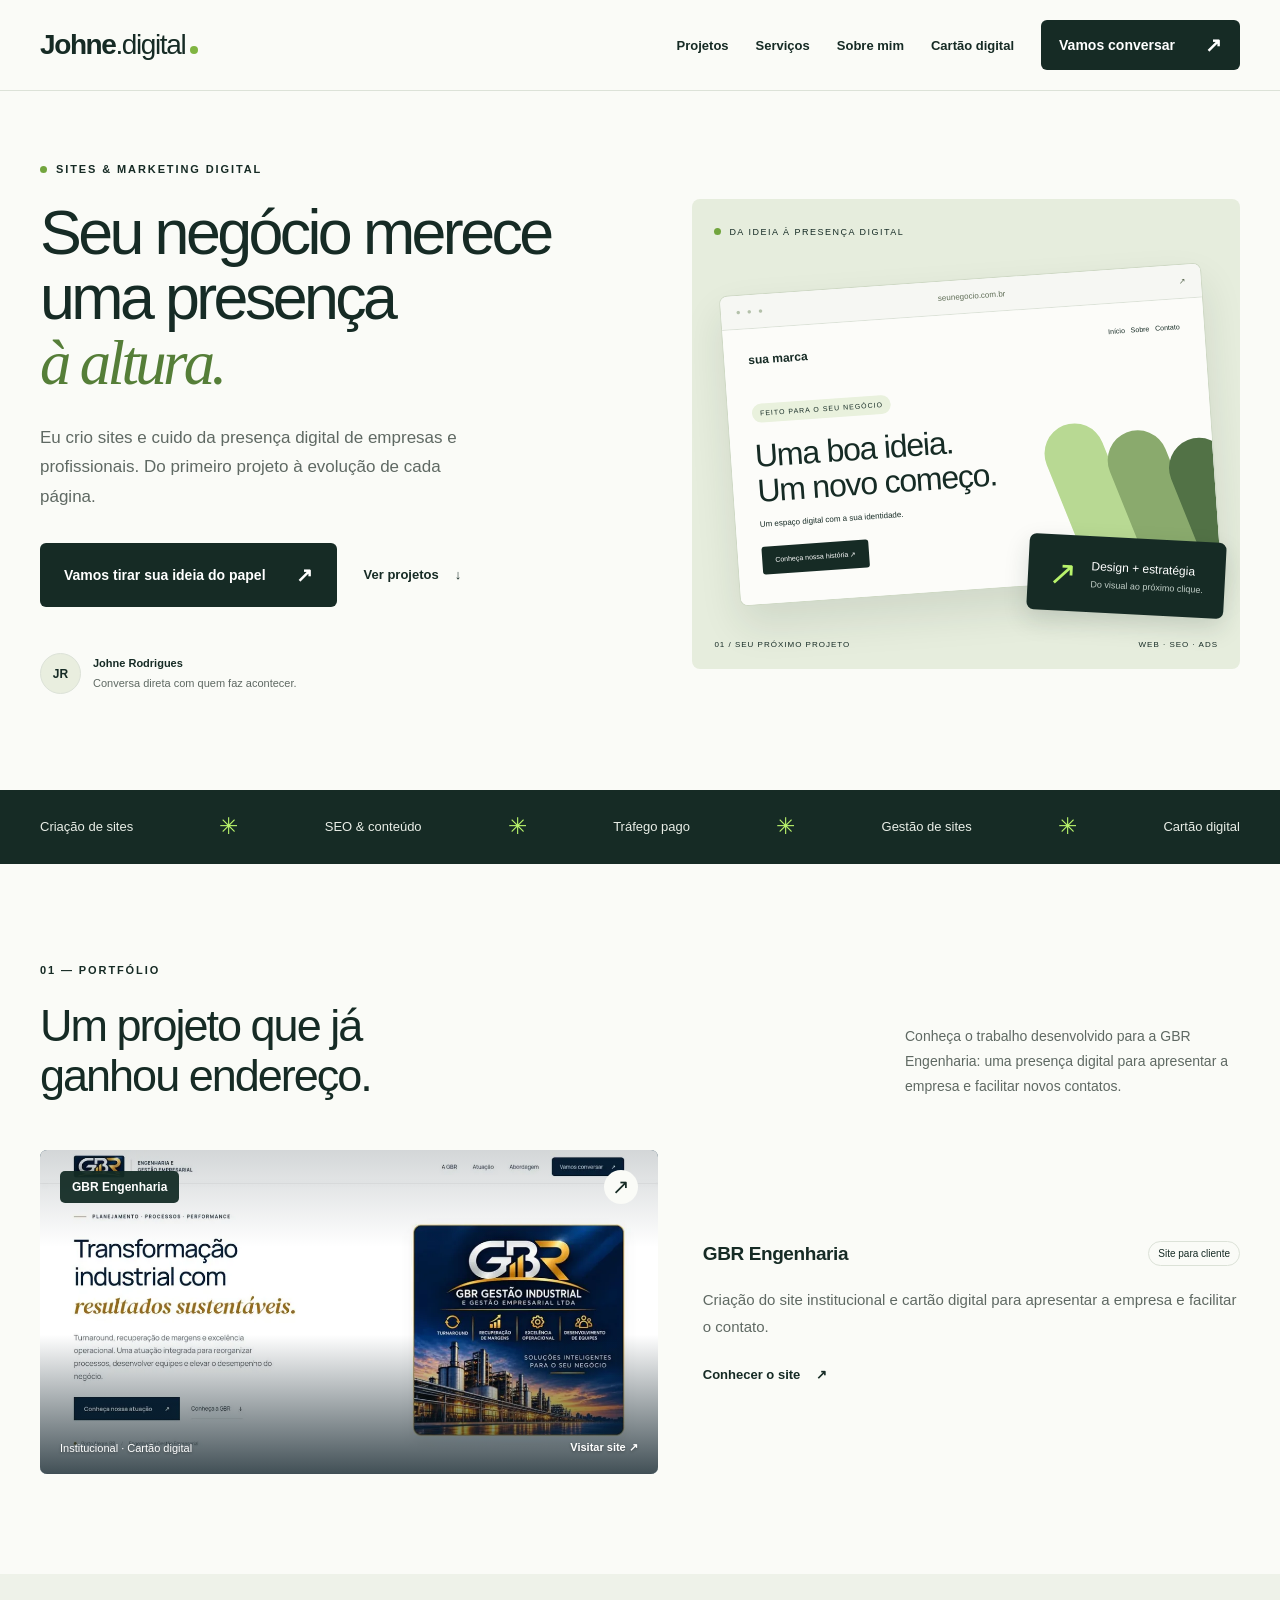
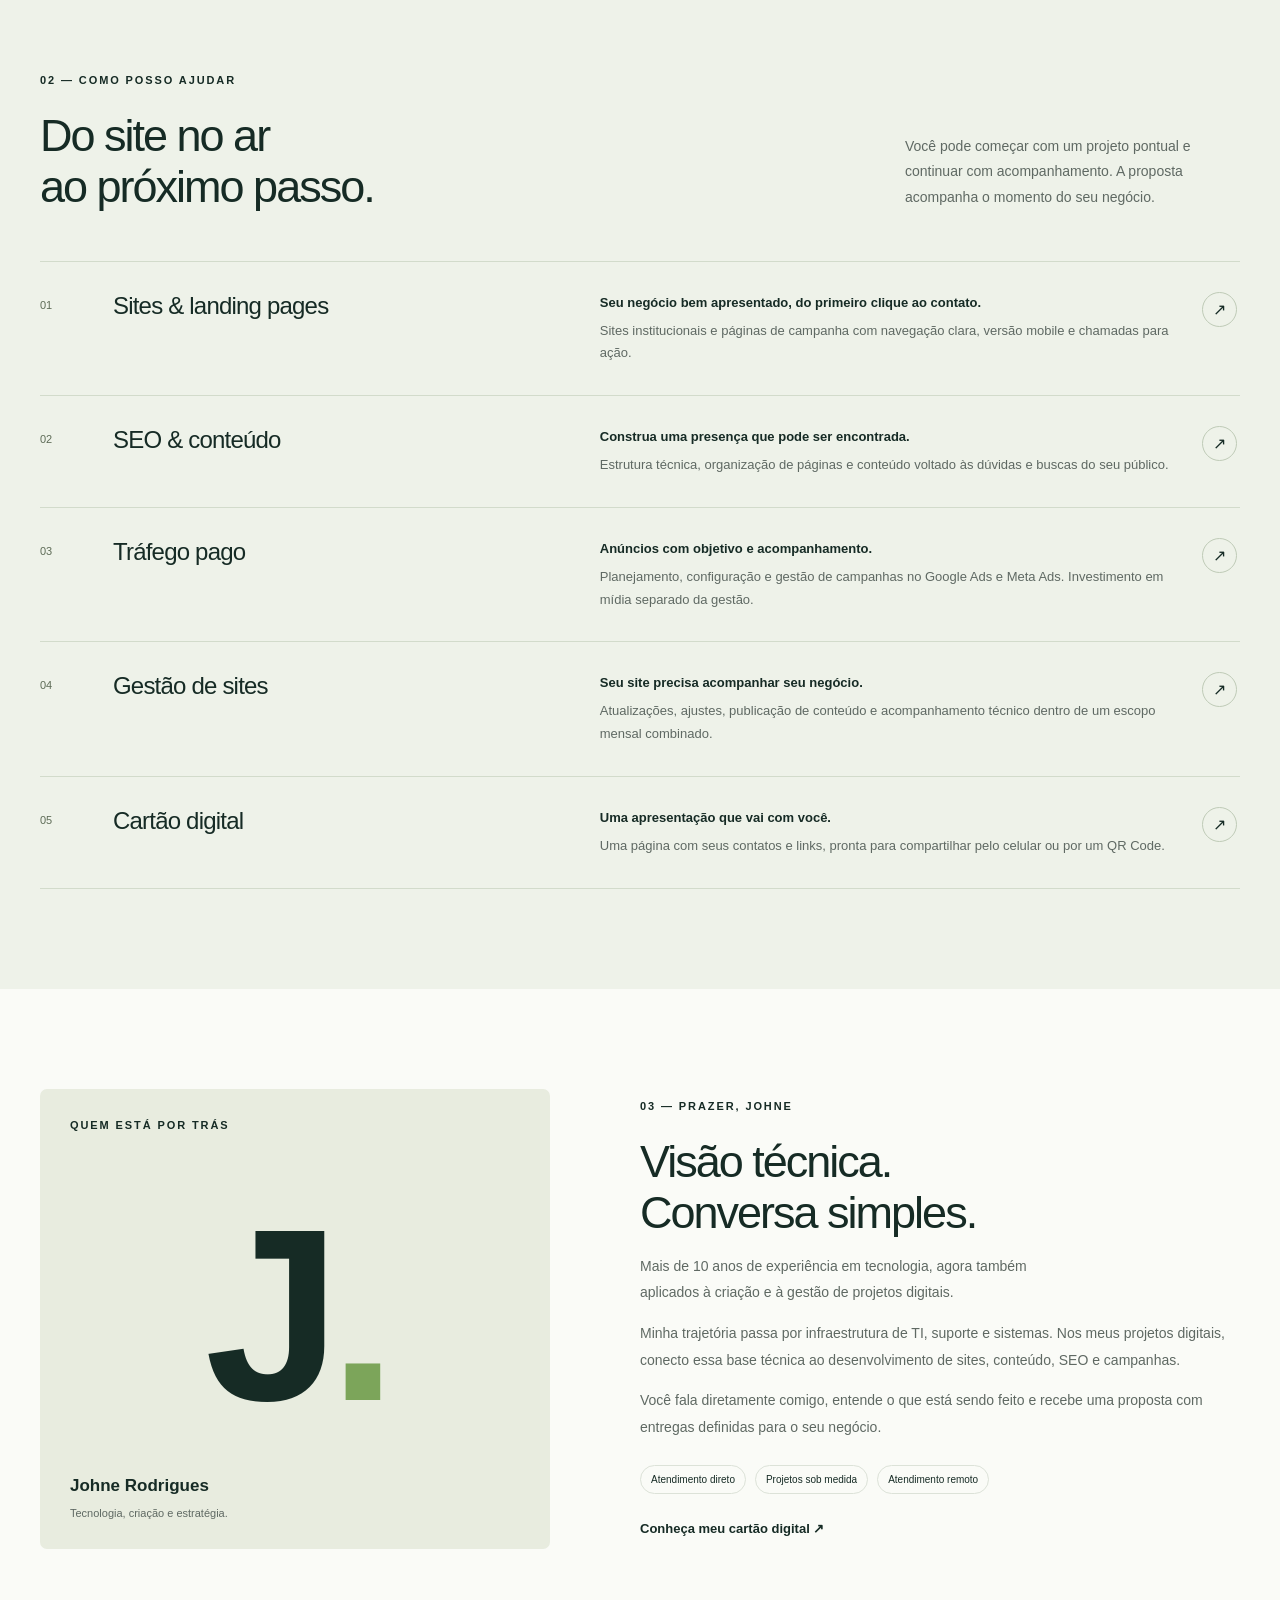
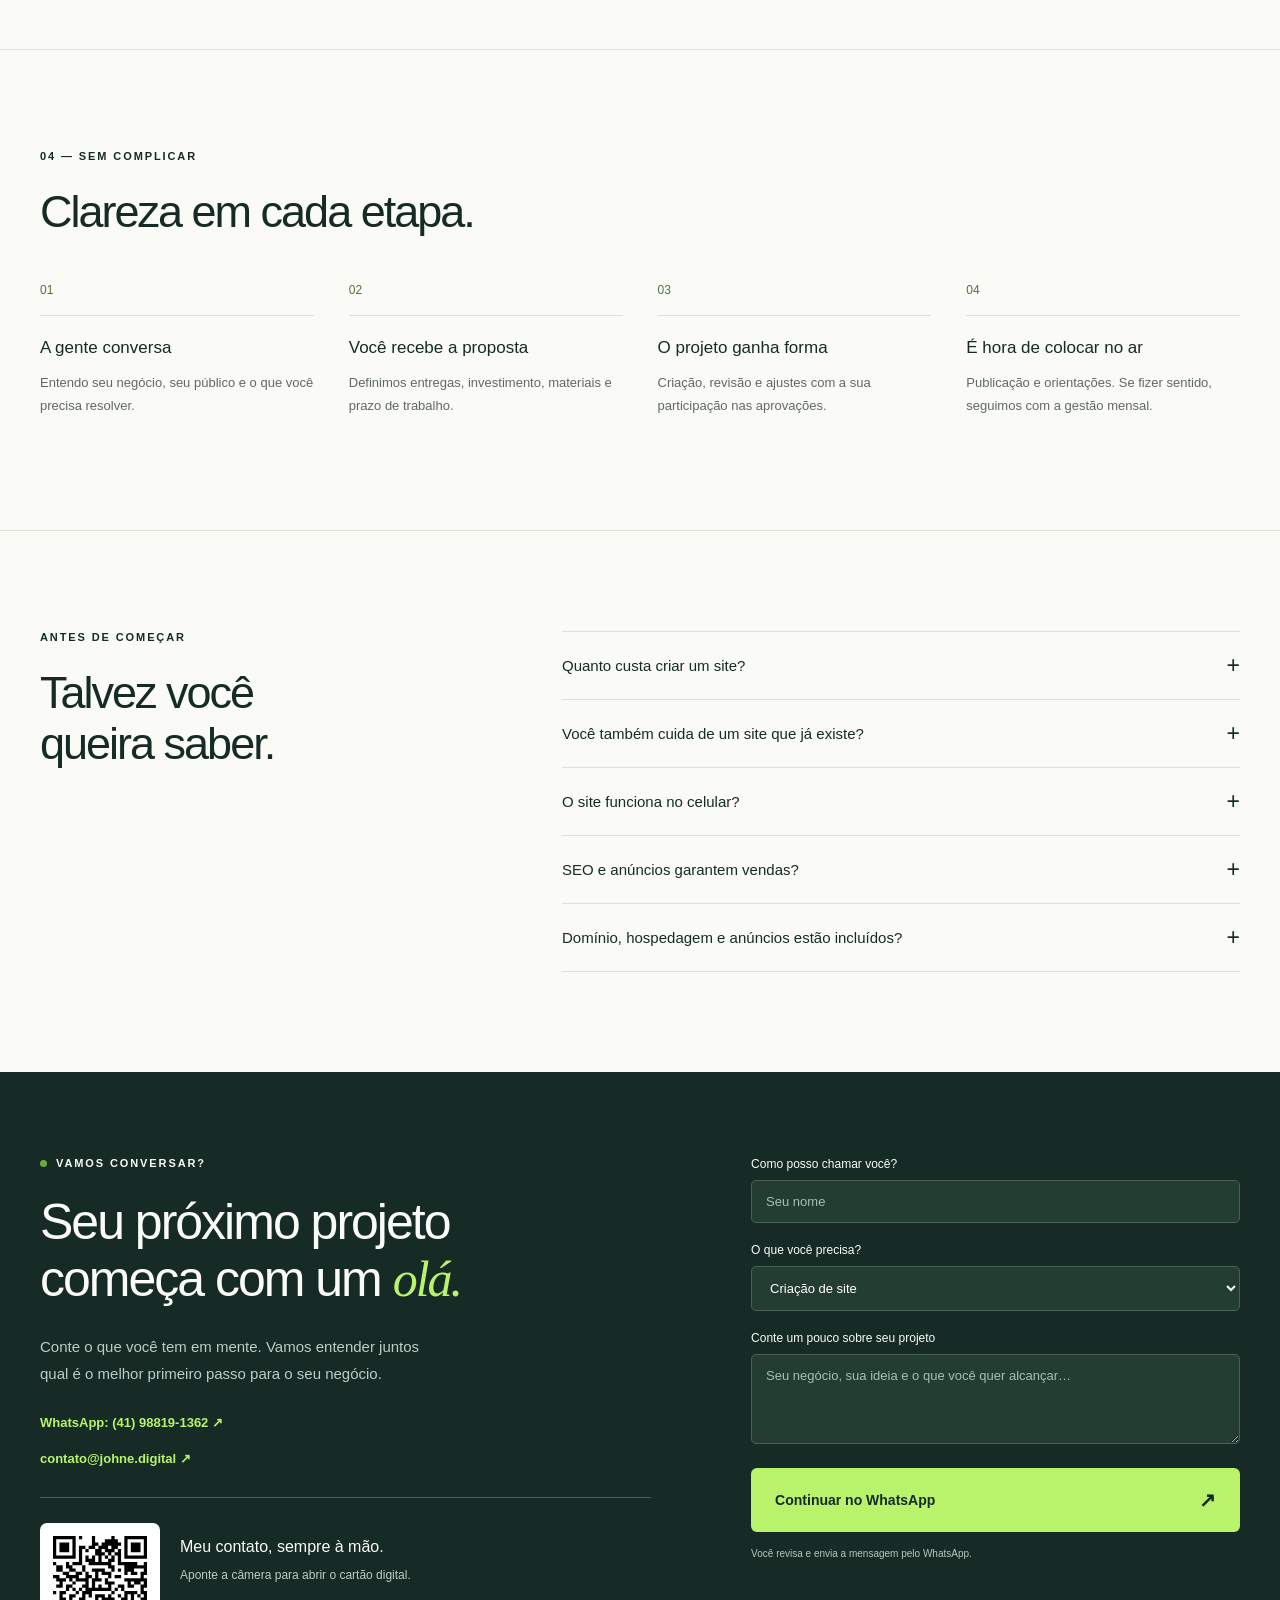
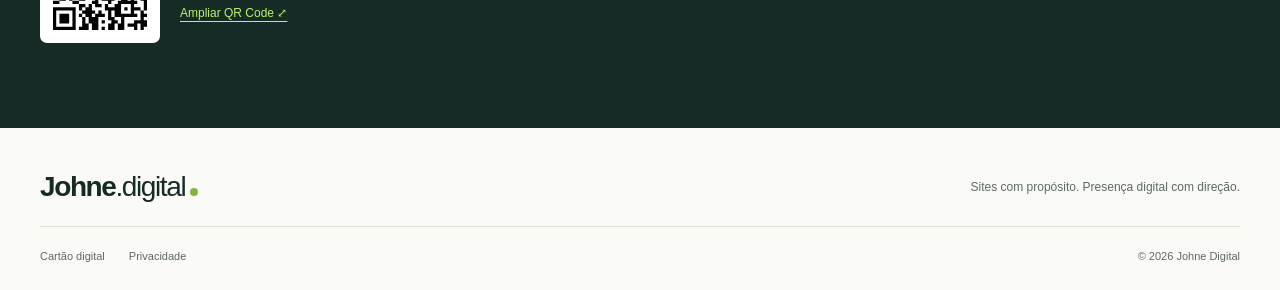
==== commit 6472be1c: "up" ====
--- a/index.html
+++ b/index.html
@@ -1 +1 @@
-<!doctype html><html lang="pt-BR"><head><meta charset="utf-8"><meta name="viewport" content="width=device-width, initial-scale=1"><meta name="theme-color" content="#132b25"><title>Johne Digital | Criação de sites, SEO e marketing digital</title><meta name="description" content="Sites, SEO, tráfego pago e gestão de conteúdo com Johne Rodrigues. Conheça os projetos e converse sobre a presença digital do seu negócio."><link rel="canonical" href="https://johne.digital/"><meta property="og:type" content="website"><meta property="og:locale" content="pt_BR"><meta property="og:title" content="Johne Digital | Criação de sites, SEO e marketing digital"><meta property="og:description" content="Sites, SEO, tráfego pago e gestão de conteúdo com Johne Rodrigues. Conheça os projetos e converse sobre a presença digital do seu negócio."><meta property="og:url" content="https://johne.digital/"><meta property="og:image" content="https://johne.digital/assets/social.png"><meta name="twitter:card" content="summary_large_image"><link rel="icon" type="image/svg+xml" href="assets/favicon.svg"><link rel="stylesheet" href="assets/style.02069770c4e0.css"><script defer src="assets/config.c68cc4075b70.js"></script><script defer src="assets/main.b6feed0cc365.js"></script><script type="application/ld+json">{"@context": "https://schema.org", "@type": "ProfessionalService", "name": "Johne Digital", "url": "https://johne.digital/", "description": "Criação de sites, SEO, tráfego pago e gestão de sites.", "email": "contato@johne.digital", "telephone": "+55 41 98819-1362", "founder": {"@type": "Person", "name": "Johne Rodrigues"}, "areaServed": "BR"}</script><script defer src="assets/analytics.d964d53e1e2e.js"></script></head><body><a class="skip" href="#conteudo">Pular para o conteúdo</a><header class="header"><div class="wrap nav-wrap"><a class="brand" href="./" aria-label="Johne Digital, início">Johne<span>.digital</span><i></i></a><button class="menu-toggle" type="button" aria-label="Abrir menu" aria-haspopup="dialog" aria-expanded="false" aria-controls="mobile-menu"><svg width="22" height="22" viewBox="0 0 24 24" fill="none" stroke="currentColor" stroke-width="1.8" stroke-linecap="round" aria-hidden="true"><path d="M4 6h16M4 12h16M4 18h16"/></svg></button><nav id="nav" aria-label="Principal"><a href="#projetos">Projetos</a><a href="#servicos">Serviços</a><a href="#sobre">Sobre mim</a><a href="contato/">Cartão digital</a><a class="button small dark" href="#contato">Vamos conversar <span>↗</span></a></nav></div></header><dialog class="mobile-panel" id="mobile-menu" aria-label="Menu de navegação"><div class="mobile-panel-top"><a class="brand" href="#conteudo" aria-label="Johne Digital, início">Johne<span>.digital</span><i></i></a><button class="menu-close" type="button" aria-label="Fechar menu" autofocus><svg width="22" height="22" viewBox="0 0 24 24" fill="none" stroke="currentColor" stroke-width="1.7" aria-hidden="true"><path d="m6 6 12 12M18 6 6 18"/></svg></button></div><nav class="mobile-navigation" aria-label="Navegação mobile"><a href="#conteudo">Início <span aria-hidden="true">↗</span></a><a href="#projetos">Projetos <span aria-hidden="true">↗</span></a><a href="#servicos">Serviços <span aria-hidden="true">↗</span></a><a href="#sobre">Sobre mim <span aria-hidden="true">↗</span></a><a href="contato/">Cartão digital <span aria-hidden="true">↗</span></a></nav><a class="button dark mobile-contact" href="#contato">Vamos conversar <span aria-hidden="true">↗</span></a></dialog><main id="conteudo"><section class="hero wrap"><div class="hero-copy"><p class="eyebrow"><span class="dot"></span> SITES & MARKETING DIGITAL</p><h1>Seu negócio merece<br>uma presença<br><em>à altura.</em></h1><p class="lead">Eu crio sites e cuido da presença digital de empresas e profissionais. Do primeiro projeto à evolução de cada página.</p><div class="actions"><a class="button dark" href="#contato">Vamos tirar sua ideia do papel <span>↗</span></a><a class="text-link" href="#projetos">Ver projetos <span>↓</span></a></div><div class="hero-note"><span class="avatar">JR</span><p><strong>Johne Rodrigues</strong><br>Conversa direta com quem faz acontecer.</p></div></div><div class="hero-art" aria-label="Ilustração de um projeto de site responsivo"><div class="art-label"><span class="dot"></span> DA IDEIA À PRESENÇA DIGITAL</div><div class="mock-browser"><div class="browser-bar"><span>● ● ●</span><span>seunegocio.com.br</span><span>↗</span></div><div class="mock-body"><div class="mock-nav">sua marca<span>Início &nbsp; Sobre &nbsp; Contato</span></div><span class="mock-pill">FEITO PARA O SEU NEGÓCIO</span><h2>Uma boa ideia.<br>Um novo começo.</h2><p>Um espaço digital com a sua identidade.</p><span class="mock-cta">Conheça nossa história ↗</span><div class="mock-shapes"><i></i><i></i><i></i></div></div></div><div class="floating-badge"><span>↗</span><div>Design + estratégia<strong>Do visual ao próximo clique.</strong></div></div><div class="art-bottom"><span>01 / SEU PRÓXIMO PROJETO</span><span>WEB · SEO · ADS</span></div></div></section><div class="skills-strip"><div class="wrap"><span>Criação de sites</span><b>✳</b><span>SEO & conteúdo</span><b>✳</b><span>Tráfego pago</span><b>✳</b><span>Gestão de sites</span><b>✳</b><span>Cartão digital</span></div></div><section class="section wrap" id="projetos"><div class="section-heading"><div><p class="eyebrow">01 — PORTFÓLIO</p><h2>Um projeto que já<br>ganhou endereço.</h2></div><p>Conheça o trabalho desenvolvido para a GBR Engenharia: uma presença digital para apresentar a empresa e facilitar novos contatos.</p></div><div class="projects projects-single"><article class="project"><a class="project-cover gbr gbr-preview" href="https://gbreng.com.br/" aria-label="Visitar o site da GBR Engenharia em nova guia" target="_blank" rel="noopener noreferrer"><img class="project-background" src="assets/gbr-site-640.webp" srcset="assets/gbr-site-640.webp 640w, assets/gbr-site-1200.webp 1200w" sizes="(max-width: 760px) calc(100vw - 40px), (max-width: 1280px) 52vw, 620px" alt="Página inicial do site da GBR Engenharia e Gestão Empresarial" width="1200" height="629" loading="lazy" decoding="async"><span class="cover-top"><span class="preview-label">GBR Engenharia</span><span class="preview-arrow" aria-hidden="true">↗</span></span><span class="cover-bottom"><span>Institucional · Cartão digital</span><span class="preview-visit">Visitar site ↗</span></span></a><div class="project-info"><div class="project-title"><h3>GBR Engenharia</h3><span class="tag">Site para cliente</span></div><p>Criação do site institucional e cartão digital para apresentar a empresa e facilitar o contato.</p><a class="text-link" href="https://gbreng.com.br/" target="_blank" rel="noopener noreferrer">Conhecer o site <span>↗</span></a></div></article></div></section><section class="services-section" id="servicos"><div class="wrap section"><div class="section-heading"><div><p class="eyebrow">02 — COMO POSSO AJUDAR</p><h2>Do site no ar<br>ao próximo passo.</h2></div><p>Você pode começar com um projeto pontual e continuar com acompanhamento. A proposta acompanha o momento do seu negócio.</p></div><div class="services"><article class="service"><span class="service-number">01</span><h3>Sites & landing pages</h3><div><h4>Seu negócio bem apresentado, do primeiro clique ao contato.</h4><p>Sites institucionais e páginas de campanha com navegação clara, versão mobile e chamadas para ação.</p></div><a href="#contato" aria-label="Conversar sobre Sites & landing pages">↗</a></article><article class="service"><span class="service-number">02</span><h3>SEO & conteúdo</h3><div><h4>Construa uma presença que pode ser encontrada.</h4><p>Estrutura técnica, organização de páginas e conteúdo voltado às dúvidas e buscas do seu público.</p></div><a href="#contato" aria-label="Conversar sobre SEO & conteúdo">↗</a></article><article class="service"><span class="service-number">03</span><h3>Tráfego pago</h3><div><h4>Anúncios com objetivo e acompanhamento.</h4><p>Planejamento, configuração e gestão de campanhas no Google Ads e Meta Ads. Investimento em mídia separado da gestão.</p></div><a href="#contato" aria-label="Conversar sobre Tráfego pago">↗</a></article><article class="service"><span class="service-number">04</span><h3>Gestão de sites</h3><div><h4>Seu site precisa acompanhar seu negócio.</h4><p>Atualizações, ajustes, publicação de conteúdo e acompanhamento técnico dentro de um escopo mensal combinado.</p></div><a href="#contato" aria-label="Conversar sobre Gestão de sites">↗</a></article><article class="service"><span class="service-number">05</span><h3>Cartão digital</h3><div><h4>Uma apresentação que vai com você.</h4><p>Uma página com seus contatos e links, pronta para compartilhar pelo celular ou por um QR Code.</p></div><a href="#contato" aria-label="Conversar sobre Cartão digital">↗</a></article></div></div></section><section class="section wrap about" id="sobre"><div class="about-art"><span class="eyebrow">QUEM ESTÁ POR TRÁS</span><div class="monogram">J<span>.</span></div><div><strong>Johne Rodrigues</strong><p>Tecnologia, criação e estratégia.</p></div></div><div><p class="eyebrow">03 — PRAZER, JOHNE</p><h2>Visão técnica.<br>Conversa simples.</h2><p class="lead">Mais de 10 anos de experiência em tecnologia, agora também aplicados à criação e à gestão de projetos digitais.</p><p>Minha trajetória passa por infraestrutura de TI, suporte e sistemas. Nos meus projetos digitais, conecto essa base técnica ao desenvolvimento de sites, conteúdo, SEO e campanhas.</p><p>Você fala diretamente comigo, entende o que está sendo feito e recebe uma proposta com entregas definidas para o seu negócio.</p><div class="about-points"><span>Atendimento direto</span><span>Projetos sob medida</span><span>Atendimento remoto</span></div><a class="text-link" href="contato/">Conheça meu cartão digital ↗</a></div></section><section class="process-section"><div class="wrap section"><p class="eyebrow">04 — SEM COMPLICAR</p><h2>Clareza em cada etapa.</h2><div class="steps"><article><span>01</span><h3>A gente conversa</h3><p>Entendo seu negócio, seu público e o que você precisa resolver.</p></article><article><span>02</span><h3>Você recebe a proposta</h3><p>Definimos entregas, investimento, materiais e prazo de trabalho.</p></article><article><span>03</span><h3>O projeto ganha forma</h3><p>Criação, revisão e ajustes com a sua participação nas aprovações.</p></article><article><span>04</span><h3>É hora de colocar no ar</h3><p>Publicação e orientações. Se fizer sentido, seguimos com a gestão mensal.</p></article></div></div></section><section class="section wrap faq"><div><p class="eyebrow">ANTES DE COMEÇAR</p><h2>Talvez você<br>queira saber.</h2></div><div><details><summary>Quanto custa criar um site?</summary><p>Depende do número de páginas, dos conteúdos e das funcionalidades. Depois de entender sua necessidade, envio uma proposta com o que está incluído e as condições de pagamento.</p></details><details><summary>Você também cuida de um site que já existe?</summary><p>Sim. Primeiro avalio a estrutura e os acessos disponíveis para definir quais ajustes, atualizações ou melhorias posso executar.</p></details><details><summary>O site funciona no celular?</summary><p>Sim. Os projetos são desenvolvidos para se adaptar a celulares, tablets e computadores, com atenção à leitura e à navegação.</p></details><details><summary>SEO e anúncios garantem vendas?</summary><p>Não há garantia de posições ou vendas. O trabalho envolve planejamento, implementação e acompanhamento. Os resultados também dependem da concorrência, da oferta, do orçamento e do atendimento do seu negócio.</p></details><details><summary>Domínio, hospedagem e anúncios estão incluídos?</summary><p>Esses custos são discriminados na proposta. A verba paga ao Google ou à Meta é separada do serviço de gestão de campanhas.</p></details></div></section><section class="contact-section" id="contato"><div class="wrap contact-grid"><div><p class="eyebrow"><span class="dot"></span> VAMOS CONVERSAR?</p><h2>Seu próximo projeto<br>começa com um <em>olá.</em></h2><p>Conte o que você tem em mente. Vamos entender juntos qual é o melhor primeiro passo para o seu negócio.</p><a class="text-link" href="https://wa.me/5541988191362" target="_blank" rel="noopener noreferrer">WhatsApp: (41) 98819-1362 ↗</a><br><br><a class="text-link" href="mailto:contato@johne.digital">contato@johne.digital ↗</a><div class="contact-qr"><button class="qr-trigger" type="button" data-qr-open aria-haspopup="dialog" aria-controls="qr-dialog" aria-label="Ampliar QR Code do cartão digital"><img src="assets/qr-contato.svg" alt="QR Code para o cartão digital da Johne Digital" width="120" height="120"></button><div><h3>Meu contato, sempre à mão.</h3><p>Aponte a câmera para abrir o cartão digital.</p><button class="qr-expand" type="button" data-qr-open aria-haspopup="dialog" aria-controls="qr-dialog">Ampliar QR Code ⤢</button></div></div></div><form id="brief-form"><label for="name">Como posso chamar você?</label><input id="name" name="name" placeholder="Seu nome" autocomplete="name" maxlength="100" required><label for="service">O que você precisa?</label><select id="service" name="service"><option>Criação de site</option><option>SEO e conteúdo</option><option>Gestão de anúncios</option><option>Manutenção do site</option><option>Cartão digital</option><option>Quero conversar sobre uma ideia</option></select><label for="message">Conte um pouco sobre seu projeto</label><textarea id="message" name="message" rows="3" placeholder="Seu negócio, sua ideia e o que você quer alcançar…" maxlength="3000" required></textarea><button class="button lime" type="submit">Preparar conversa <span>↗</span></button><p class="form-note" id="form-note">A mensagem será preparada para você enviar pelo canal de contato disponível.</p><p class="status" id="form-status" role="status"></p></form></div></section></main><footer class="wrap footer"><a class="brand" href="./" aria-label="Johne Digital, início">Johne<span>.digital</span><i></i></a><p>Sites com propósito. Presença digital com direção.</p><div><a href="contato/">Cartão digital</a><a href="privacidade/">Privacidade</a><span>© <span data-year>2026</span> Johne Digital</span></div></footer><a class="mobile-cta" href="#contato">Vamos conversar <span>↗</span></a><dialog class="qr-dialog" id="qr-dialog" aria-labelledby="qr-title" aria-describedby="qr-description"><button class="qr-close" type="button" data-qr-close aria-label="Fechar QR Code" autofocus>×</button><p class="eyebrow">JOHNE DIGITAL</p><h2 id="qr-title">Vamos manter contato?</h2><p id="qr-description">Aponte a câmera do celular para abrir meu cartão digital.</p><img class="qr-large" src="assets/qr-contato.svg" alt="QR Code para https://johne.digital/contato/" width="360" height="360"><a class="button dark" href="contato/">Abrir cartão digital ↗</a></dialog></body></html>+<!doctype html><html lang="pt-BR"><head><meta charset="utf-8"><meta name="viewport" content="width=device-width, initial-scale=1"><meta name="theme-color" content="#132b25"><title>Johne Digital | Criação de sites, SEO e marketing digital</title><meta name="description" content="Sites, SEO, tráfego pago e gestão de conteúdo com Johne Rodrigues. Conheça os projetos e converse sobre a presença digital do seu negócio."><link rel="canonical" href="https://johne.digital/"><meta property="og:type" content="website"><meta property="og:locale" content="pt_BR"><meta property="og:title" content="Johne Digital | Criação de sites, SEO e marketing digital"><meta property="og:description" content="Sites, SEO, tráfego pago e gestão de conteúdo com Johne Rodrigues. Conheça os projetos e converse sobre a presença digital do seu negócio."><meta property="og:url" content="https://johne.digital/"><meta property="og:image" content="https://johne.digital/assets/social.png"><meta name="twitter:card" content="summary_large_image"><link rel="icon" type="image/svg+xml" href="assets/favicon.svg"><link rel="stylesheet" href="assets/style.1008014465fa.css"><script defer src="assets/config.c68cc4075b70.js"></script><script defer src="assets/main.b6feed0cc365.js"></script><script type="application/ld+json">{"@context": "https://schema.org", "@type": "ProfessionalService", "name": "Johne Digital", "url": "https://johne.digital/", "description": "Criação de sites, SEO, tráfego pago e gestão de sites.", "email": "contato@johne.digital", "telephone": "+55 41 98819-1362", "founder": {"@type": "Person", "name": "Johne Rodrigues"}, "areaServed": "BR"}</script><script defer src="assets/analytics.d964d53e1e2e.js"></script></head><body><a class="skip" href="#conteudo">Pular para o conteúdo</a><header class="header"><div class="wrap nav-wrap"><a class="brand" href="./" aria-label="Johne Digital, início">Johne<span>.digital</span><i></i></a><button class="menu-toggle" type="button" aria-label="Abrir menu" aria-haspopup="dialog" aria-expanded="false" aria-controls="mobile-menu"><svg width="22" height="22" viewBox="0 0 24 24" fill="none" stroke="currentColor" stroke-width="1.8" stroke-linecap="round" aria-hidden="true"><path d="M4 6h16M4 12h16M4 18h16"/></svg></button><nav id="nav" aria-label="Principal"><a href="#projetos">Projetos</a><a href="#servicos">Serviços</a><a href="#sobre">Sobre mim</a><a href="contato/">Cartão digital</a><a class="button small dark" href="#contato">Vamos conversar <span>↗</span></a></nav></div></header><dialog class="mobile-panel" id="mobile-menu" aria-label="Menu de navegação"><div class="mobile-panel-top"><a class="brand" href="#conteudo" aria-label="Johne Digital, início">Johne<span>.digital</span><i></i></a><button class="menu-close" type="button" aria-label="Fechar menu" autofocus><svg width="22" height="22" viewBox="0 0 24 24" fill="none" stroke="currentColor" stroke-width="1.7" aria-hidden="true"><path d="m6 6 12 12M18 6 6 18"/></svg></button></div><nav class="mobile-navigation" aria-label="Navegação mobile"><a href="#conteudo">Início <span aria-hidden="true">↗</span></a><a href="#projetos">Projetos <span aria-hidden="true">↗</span></a><a href="#servicos">Serviços <span aria-hidden="true">↗</span></a><a href="#sobre">Sobre mim <span aria-hidden="true">↗</span></a><a href="contato/">Cartão digital <span aria-hidden="true">↗</span></a></nav><a class="button dark mobile-contact" href="#contato">Vamos conversar <span aria-hidden="true">↗</span></a></dialog><main id="conteudo"><section class="hero wrap"><div class="hero-copy"><p class="eyebrow"><span class="dot"></span> SITES & MARKETING DIGITAL</p><h1>Seu negócio merece<br>uma presença<br><em>à altura.</em></h1><p class="lead">Eu crio sites e cuido da presença digital de empresas e profissionais. Do primeiro projeto à evolução de cada página.</p><div class="actions"><a class="button dark" href="#contato">Vamos tirar sua ideia do papel <span>↗</span></a><a class="text-link" href="#projetos">Ver projetos <span>↓</span></a></div><div class="hero-note"><span class="avatar">JR</span><p><strong>Johne Rodrigues</strong><br>Conversa direta com quem faz acontecer.</p></div></div><div class="hero-art" aria-label="Ilustração de um projeto de site responsivo"><div class="art-label"><span class="dot"></span> DA IDEIA À PRESENÇA DIGITAL</div><div class="mock-browser"><div class="browser-bar"><span>● ● ●</span><span>seunegocio.com.br</span><span>↗</span></div><div class="mock-body"><div class="mock-nav">sua marca<span>Início &nbsp; Sobre &nbsp; Contato</span></div><span class="mock-pill">FEITO PARA O SEU NEGÓCIO</span><h2>Uma boa ideia.<br>Um novo começo.</h2><p>Um espaço digital com a sua identidade.</p><span class="mock-cta">Conheça nossa história ↗</span><div class="mock-shapes"><i></i><i></i><i></i></div></div></div><div class="floating-badge"><span>↗</span><div>Design + estratégia<strong>Do visual ao próximo clique.</strong></div></div><div class="art-bottom"><span>01 / SEU PRÓXIMO PROJETO</span><span>WEB · SEO · ADS</span></div></div></section><div class="skills-strip"><div class="wrap"><span>Criação de sites</span><b>✳</b><span>SEO & conteúdo</span><b>✳</b><span>Tráfego pago</span><b>✳</b><span>Gestão de sites</span><b>✳</b><span>Cartão digital</span></div></div><section class="section wrap" id="projetos"><div class="section-heading"><div><p class="eyebrow">01 — PORTFÓLIO</p><h2>Um projeto que já<br>ganhou endereço.</h2></div><p>Conheça o trabalho desenvolvido para a GBR Engenharia: uma presença digital para apresentar a empresa e facilitar novos contatos.</p></div><div class="projects projects-single"><article class="project"><a class="project-cover gbr gbr-preview" href="https://gbreng.com.br/" aria-label="Visitar o site da GBR Engenharia em nova guia" target="_blank" rel="noopener noreferrer"><img class="project-background" src="assets/gbr-site-640.webp" srcset="assets/gbr-site-640.webp 640w, assets/gbr-site-1200.webp 1200w" sizes="(max-width: 760px) calc(100vw - 40px), (max-width: 1050px) calc(100vw - 48px), (max-width: 1280px) 52vw, 620px" alt="Página inicial do site da GBR Engenharia e Gestão Empresarial" width="1200" height="629" loading="lazy" decoding="async"><span class="cover-top"><span class="preview-label">GBR Engenharia</span><span class="preview-arrow" aria-hidden="true">↗</span></span><span class="cover-bottom"><span>Institucional · Cartão digital</span><span class="preview-visit">Visitar site ↗</span></span></a><div class="project-info"><div class="project-title"><h3>GBR Engenharia</h3><span class="tag">Site para cliente</span></div><p>Criação do site institucional e cartão digital para apresentar a empresa e facilitar o contato.</p><a class="text-link" href="https://gbreng.com.br/" target="_blank" rel="noopener noreferrer">Conhecer o site <span>↗</span></a></div></article></div></section><section class="services-section" id="servicos"><div class="wrap section"><div class="section-heading"><div><p class="eyebrow">02 — COMO POSSO AJUDAR</p><h2>Do site no ar<br>ao próximo passo.</h2></div><p>Você pode começar com um projeto pontual e continuar com acompanhamento. A proposta acompanha o momento do seu negócio.</p></div><div class="services"><article class="service"><span class="service-number">01</span><h3>Sites & landing pages</h3><div><h4>Seu negócio bem apresentado, do primeiro clique ao contato.</h4><p>Sites institucionais e páginas de campanha com navegação clara, versão mobile e chamadas para ação.</p></div><a href="#contato" aria-label="Conversar sobre Sites & landing pages">↗</a></article><article class="service"><span class="service-number">02</span><h3>SEO & conteúdo</h3><div><h4>Construa uma presença que pode ser encontrada.</h4><p>Estrutura técnica, organização de páginas e conteúdo voltado às dúvidas e buscas do seu público.</p></div><a href="#contato" aria-label="Conversar sobre SEO & conteúdo">↗</a></article><article class="service"><span class="service-number">03</span><h3>Tráfego pago</h3><div><h4>Anúncios com objetivo e acompanhamento.</h4><p>Planejamento, configuração e gestão de campanhas no Google Ads e Meta Ads. Investimento em mídia separado da gestão.</p></div><a href="#contato" aria-label="Conversar sobre Tráfego pago">↗</a></article><article class="service"><span class="service-number">04</span><h3>Gestão de sites</h3><div><h4>Seu site precisa acompanhar seu negócio.</h4><p>Atualizações, ajustes, publicação de conteúdo e acompanhamento técnico dentro de um escopo mensal combinado.</p></div><a href="#contato" aria-label="Conversar sobre Gestão de sites">↗</a></article><article class="service"><span class="service-number">05</span><h3>Cartão digital</h3><div><h4>Uma apresentação que vai com você.</h4><p>Uma página com seus contatos e links, pronta para compartilhar pelo celular ou por um QR Code.</p></div><a href="#contato" aria-label="Conversar sobre Cartão digital">↗</a></article></div></div></section><section class="section wrap about" id="sobre"><div class="about-art"><span class="eyebrow">QUEM ESTÁ POR TRÁS</span><div class="monogram">J<span>.</span></div><div><strong>Johne Rodrigues</strong><p>Tecnologia, criação e estratégia.</p></div></div><div><p class="eyebrow">03 — PRAZER, JOHNE</p><h2>Visão técnica.<br>Conversa simples.</h2><p class="lead">Mais de 10 anos de experiência em tecnologia, agora também aplicados à criação e à gestão de projetos digitais.</p><p>Minha trajetória passa por infraestrutura de TI, suporte e sistemas. Nos meus projetos digitais, conecto essa base técnica ao desenvolvimento de sites, conteúdo, SEO e campanhas.</p><p>Você fala diretamente comigo, entende o que está sendo feito e recebe uma proposta com entregas definidas para o seu negócio.</p><div class="about-points"><span>Atendimento direto</span><span>Projetos sob medida</span><span>Atendimento remoto</span></div><a class="text-link" href="contato/">Conheça meu cartão digital ↗</a></div></section><section class="process-section"><div class="wrap section"><p class="eyebrow">04 — SEM COMPLICAR</p><h2>Clareza em cada etapa.</h2><div class="steps"><article><span>01</span><h3>A gente conversa</h3><p>Entendo seu negócio, seu público e o que você precisa resolver.</p></article><article><span>02</span><h3>Você recebe a proposta</h3><p>Definimos entregas, investimento, materiais e prazo de trabalho.</p></article><article><span>03</span><h3>O projeto ganha forma</h3><p>Criação, revisão e ajustes com a sua participação nas aprovações.</p></article><article><span>04</span><h3>É hora de colocar no ar</h3><p>Publicação e orientações. Se fizer sentido, seguimos com a gestão mensal.</p></article></div></div></section><section class="section wrap faq"><div><p class="eyebrow">ANTES DE COMEÇAR</p><h2>Talvez você<br>queira saber.</h2></div><div><details><summary>Quanto custa criar um site?</summary><p>Depende do número de páginas, dos conteúdos e das funcionalidades. Depois de entender sua necessidade, envio uma proposta com o que está incluído e as condições de pagamento.</p></details><details><summary>Você também cuida de um site que já existe?</summary><p>Sim. Primeiro avalio a estrutura e os acessos disponíveis para definir quais ajustes, atualizações ou melhorias posso executar.</p></details><details><summary>O site funciona no celular?</summary><p>Sim. Os projetos são desenvolvidos para se adaptar a celulares, tablets e computadores, com atenção à leitura e à navegação.</p></details><details><summary>SEO e anúncios garantem vendas?</summary><p>Não há garantia de posições ou vendas. O trabalho envolve planejamento, implementação e acompanhamento. Os resultados também dependem da concorrência, da oferta, do orçamento e do atendimento do seu negócio.</p></details><details><summary>Domínio, hospedagem e anúncios estão incluídos?</summary><p>Esses custos são discriminados na proposta. A verba paga ao Google ou à Meta é separada do serviço de gestão de campanhas.</p></details></div></section><section class="contact-section" id="contato"><div class="wrap contact-grid"><div><p class="eyebrow"><span class="dot"></span> VAMOS CONVERSAR?</p><h2>Seu próximo projeto<br>começa com um <em>olá.</em></h2><p>Conte o que você tem em mente. Vamos entender juntos qual é o melhor primeiro passo para o seu negócio.</p><a class="text-link" href="https://wa.me/5541988191362" target="_blank" rel="noopener noreferrer">WhatsApp: (41) 98819-1362 ↗</a><br><br><a class="text-link" href="mailto:contato@johne.digital">contato@johne.digital ↗</a><div class="contact-qr"><button class="qr-trigger" type="button" data-qr-open aria-haspopup="dialog" aria-controls="qr-dialog" aria-label="Ampliar QR Code do cartão digital"><img src="assets/qr-contato.svg" alt="QR Code para o cartão digital da Johne Digital" width="120" height="120"></button><div><h3>Meu contato, sempre à mão.</h3><p>Aponte a câmera para abrir o cartão digital.</p><button class="qr-expand" type="button" data-qr-open aria-haspopup="dialog" aria-controls="qr-dialog">Ampliar QR Code ⤢</button></div></div></div><form id="brief-form"><label for="name">Como posso chamar você?</label><input id="name" name="name" placeholder="Seu nome" autocomplete="name" maxlength="100" required><label for="service">O que você precisa?</label><select id="service" name="service"><option>Criação de site</option><option>SEO e conteúdo</option><option>Gestão de anúncios</option><option>Manutenção do site</option><option>Cartão digital</option><option>Quero conversar sobre uma ideia</option></select><label for="message">Conte um pouco sobre seu projeto</label><textarea id="message" name="message" rows="3" placeholder="Seu negócio, sua ideia e o que você quer alcançar…" maxlength="3000" required></textarea><button class="button lime" type="submit">Preparar conversa <span>↗</span></button><p class="form-note" id="form-note">A mensagem será preparada para você enviar pelo canal de contato disponível.</p><p class="status" id="form-status" role="status"></p></form></div></section></main><footer class="wrap footer"><a class="brand" href="./" aria-label="Johne Digital, início">Johne<span>.digital</span><i></i></a><p>Sites com propósito. Presença digital com direção.</p><div><a href="contato/">Cartão digital</a><a href="privacidade/">Privacidade</a><span>© <span data-year>2026</span> Johne Digital</span></div></footer><a class="mobile-cta" href="#contato">Vamos conversar <span>↗</span></a><dialog class="qr-dialog" id="qr-dialog" aria-labelledby="qr-title" aria-describedby="qr-description"><button class="qr-close" type="button" data-qr-close aria-label="Fechar QR Code" autofocus>×</button><p class="eyebrow">JOHNE DIGITAL</p><h2 id="qr-title">Vamos manter contato?</h2><p id="qr-description">Aponte a câmera do celular para abrir meu cartão digital.</p><img class="qr-large" src="assets/qr-contato.svg" alt="QR Code para https://johne.digital/contato/" width="360" height="360"><a class="button dark" href="contato/">Abrir cartão digital ↗</a></dialog></body></html>
--- a/assets/style.1008014465fa.css
+++ b/assets/style.1008014465fa.css
@@ -0,0 +1,22 @@
+:root{--ink:#162b25;--muted:#5f6963;--paper:#fafbf7;--line:#dce2d8;--lime:#b8f36b;--soft:#eef2e9}*{box-sizing:border-box}html{scroll-behavior:smooth;scroll-padding-top:100px}body{margin:0;background:var(--paper);color:var(--ink);font-family:Arial,Helvetica,sans-serif;-webkit-font-smoothing:antialiased}a{color:inherit;text-decoration:none}button,input,select,textarea{font:inherit}button,a,input,select,textarea{-webkit-tap-highlight-color:transparent}button,a{touch-action:manipulation}button{cursor:pointer}a:focus-visible,button:focus-visible,input:focus-visible,select:focus-visible,textarea:focus-visible,summary:focus-visible{outline:3px solid #658d33;outline-offset:5px}[hidden]{display:none!important}.wrap{width:min(1200px,calc(100% - 80px));margin-inline:auto}.header{position:sticky;top:0;z-index:20;background:rgba(250,251,247,.96);border-bottom:1px solid var(--line)}.nav-wrap{height:90px;display:flex;align-items:center;justify-content:space-between;gap:25px}.brand{display:inline-flex;align-items:center;font-size:28px;font-weight:800;letter-spacing:-1.4px;white-space:nowrap}.brand span{font-weight:400}.brand i{width:8px;height:8px;background:#80b542;border-radius:50%;margin:10px 0 0 5px}nav{display:flex;align-items:center;gap:27px;font-size:13px;font-weight:600}nav>a:not(.button):hover,.text-link:hover{color:#548122}.button{display:inline-flex;align-items:center;justify-content:space-between;gap:30px;padding:19px 23px;border-radius:6px;border:1px solid transparent;font-size:14px;font-weight:600;transition:transform .2s,background .2s}.button:hover{transform:translateY(-2px)}.button span{font-size:20px}.dark{background:var(--ink);color:white}.dark:hover{background:#285043}.lime{background:var(--lime);color:var(--ink)}.outline{border-color:var(--line);background:transparent}.small{padding:12px 17px}.menu-toggle{display:none}.hero{display:grid;grid-template-columns:1.1fr 1fr;gap:50px;align-items:center;min-height:680px;padding-block:72px 85px}.eyebrow{font-size:11px;letter-spacing:1.9px;font-weight:700;display:flex;align-items:center;gap:9px;margin:0 0 25px}.dot{display:inline-block;width:7px;height:7px;border-radius:50%;background:#72a53e}.hero h1{font-size:clamp(48px,4.9vw,68px);line-height:1.04;letter-spacing:-3.6px;font-weight:500;margin:0 0 26px}em{font-family:Georgia,'Times New Roman',serif;font-weight:400;color:#557e38}.lead{font-size:17px;line-height:1.75;color:var(--muted);max-width:440px}.actions{display:flex;align-items:center;gap:27px;margin-top:31px}.text-link{font-size:13px;font-weight:600;display:inline-flex;gap:16px;align-items:center}.hero-note{display:flex;align-items:center;gap:12px;margin-top:36px}.avatar{display:grid;place-items:center;border:1px solid var(--line);background:#e9eedf;border-radius:50%;width:41px;height:41px;font-size:12px;font-weight:700}.hero-note p{font-size:11px;line-height:1.8;color:var(--muted)}.hero-note strong{color:var(--ink)}.hero-art{position:relative;background:#e6eddd;height:470px;border-radius:8px;padding:28px 22px;overflow:hidden}.art-label{font-size:9px;letter-spacing:1.5px;display:flex;align-items:center;gap:8px}.mock-browser{background:white;border-radius:8px;position:absolute;top:80px;left:37px;width:calc(100% - 65px);transform:rotate(-4deg);box-shadow:0 20px 40px #1b32251c;overflow:hidden;border:1px solid #ced8c4}.browser-bar{display:flex;justify-content:space-between;padding:12px 15px;font-size:8px;color:#606e57;background:#f6f7f3;border-bottom:1px solid var(--line)}.browser-bar>span:first-child{letter-spacing:2px;color:#b4c1aa}.mock-body{padding:24px 24px 29px;background:#fcfcf9;position:relative;overflow:hidden}.mock-nav{font-size:12px;font-weight:700;display:flex;justify-content:space-between;margin-bottom:35px}.mock-nav span{font-size:7px;font-weight:400}.mock-pill{font-size:7px;letter-spacing:1px;padding:6px 8px;background:#e9f1dd;border-radius:20px}.mock-body h2{font-size:32px;line-height:1.08;letter-spacing:-1.2px;font-weight:500;margin:19px 0 12px;position:relative;z-index:2}.mock-body p{font-size:8px;position:relative;z-index:2}.mock-cta{display:inline-block;background:var(--ink);color:white;font-size:7px;padding:10px 13px;border-radius:3px;margin-top:10px}.mock-shapes{position:absolute;right:-16px;bottom:-22px;width:165px;height:200px;transform:rotate(-18deg)}.mock-shapes i{position:absolute;width:60px;height:190px;background:#b8d993;border-radius:40px}.mock-shapes i:nth-child(2){left:56px;top:30px;background:#8aaa6d}.mock-shapes i:nth-child(3){left:110px;top:60px;background:#527246}.floating-badge{position:absolute;right:15px;bottom:55px;background:var(--ink);color:white;padding:18px 21px;border-radius:7px;display:flex;gap:14px;align-items:center;box-shadow:0 10px 25px #1b322526;transform:rotate(3deg)}.floating-badge>span{color:var(--lime);font-size:34px}.floating-badge div{font-size:12px}.floating-badge strong{display:block;font-size:9px;font-weight:400;color:#c1cec7;margin-top:6px}.art-bottom{position:absolute;bottom:20px;left:22px;right:22px;display:flex;justify-content:space-between;font-size:8px;letter-spacing:1px}.skills-strip{background:var(--ink);color:#e9eee7}.skills-strip .wrap{display:flex;align-items:center;justify-content:space-between;gap:18px;min-height:74px;font-size:13px}.skills-strip b{color:var(--lime);font-size:23px;font-weight:400}.section{padding-block:100px}.section-heading{display:flex;align-items:flex-end;justify-content:space-between;gap:70px;margin-bottom:48px}h2{font-size:45px;letter-spacing:-2px;line-height:1.13;font-weight:500;margin:0} .section-heading>p{max-width:335px;color:var(--muted);font-size:14px;line-height:1.8;margin:0 0 3px}.projects{display:grid;grid-template-columns:1fr 1fr;gap:48px 30px}.project-cover{height:295px;border-radius:7px;padding:26px 30px;display:flex;flex-direction:column;justify-content:space-between;overflow:hidden;position:relative;transition:transform .25s}.project-cover:hover{transform:translateY(-4px)}.cover-top{display:flex;justify-content:space-between;font-size:15px;font-weight:700;position:relative;z-index:1}.cover-top>span{font-size:24px;font-weight:400}.project-cover>strong{font-size:35px;line-height:1.12;letter-spacing:-1px;font-weight:500;z-index:1}.cover-bottom{display:flex;justify-content:space-between;align-items:center;font-size:10px;z-index:1}.cover-mark{font-size:28px;border:1px solid currentColor;border-radius:50%;width:44px;height:44px;display:grid;place-items:center}.project-cover:after{content:'';position:absolute;right:-75px;top:30px;width:280px;height:280px;border:1px solid currentColor;opacity:.15;border-radius:50%;box-shadow:0 0 0 25px currentColor,0 0 0 60px transparent;transform:rotate(-20deg)}.gbr{background:#14364b;color:#f0f3ec}.volt{background:#d9ed8b;color:#243321}.red{background:#e8d2c5;color:#58332b}.boots{background:#e6e1d6;color:#3b3934}.project-title{display:flex;align-items:center;justify-content:space-between;gap:10px;margin-top:23px}.project-title h3{font-size:19px;letter-spacing:-.4px;margin:0}.tag{font-size:10px;border:1px solid var(--line);border-radius:20px;padding:6px 9px;white-space:nowrap}.project>p{font-size:14px;line-height:1.7;color:var(--muted);max-width:500px;margin:13px 0 16px}.services-section{background:var(--soft)}.service{display:grid;grid-template-columns:48px 1fr 1.25fr 38px;gap:25px;padding:30px 0;border-top:1px solid #d2dbcb;align-items:start}.service:last-child{border-bottom:1px solid #d2dbcb}.service-number{font-size:11px;padding-top:7px;color:#5e6c57}.service h3{font-size:24px;letter-spacing:-.8px;font-weight:500;margin:0}.service h4{font-size:13px;margin:3px 0 10px}.service p{font-size:13px;color:var(--muted);line-height:1.75;margin:0}.service>a{border:1px solid #bfcbb7;width:35px;height:35px;border-radius:50%;display:grid;place-items:center}.service>a:hover{background:var(--lime)}.about{display:grid;grid-template-columns:.85fr 1fr;gap:90px;align-items:center}.about-art{height:460px;background:#e8ecdf;border-radius:7px;padding:30px;display:flex;flex-direction:column;justify-content:space-between;position:relative;overflow:hidden}.monogram{font-size:245px;letter-spacing:-20px;line-height:.9;font-weight:700;align-self:center}.monogram span{color:#7ca55a}.about-art strong{font-size:17px}.about-art p{font-size:11px;color:var(--muted);margin-bottom:0}.about>div>p:not(.eyebrow){font-size:14px;line-height:1.9;color:var(--muted)}.about>div>.lead{font-size:17px}.about-points{display:flex;flex-wrap:wrap;gap:9px;margin:25px 0}.about-points span{font-size:10px;border:1px solid var(--line);padding:8px 10px;border-radius:20px}.process-section{border-top:1px solid var(--line);border-bottom:1px solid var(--line)}.steps{display:grid;grid-template-columns:repeat(4,1fr);gap:35px;margin-top:45px}.steps article>span{display:block;color:#55703d;font-size:12px;border-bottom:1px solid var(--line);padding-bottom:18px}.steps h3{font-size:17px;font-weight:500;margin:22px 0 12px}.steps p{font-size:13px;line-height:1.8;color:var(--muted)}.faq{display:grid;grid-template-columns:.8fr 1.2fr;gap:70px}details{border-bottom:1px solid var(--line);padding:20px 0}details:first-child{border-top:1px solid var(--line)}summary{cursor:pointer;font-size:15px;font-weight:500;list-style:none;display:flex;justify-content:space-between;gap:18px;align-items:center}summary::-webkit-details-marker{display:none}summary:after{content:'+';font-size:23px;font-weight:400}details[open] summary:after{content:'−'}details p{font-size:14px;line-height:1.8;color:var(--muted);padding-right:25px}.contact-section{background:var(--ink);color:var(--paper);padding-block:85px}.contact-grid{display:grid;grid-template-columns:1fr .8fr;gap:100px}.contact-grid h2{font-size:50px}.contact-grid em{color:var(--lime)}.contact-grid>div>p:not(.eyebrow){font-size:15px;line-height:1.8;color:#becdc4;max-width:390px;margin:26px 0}.contact-grid .text-link{color:var(--lime)}form label{display:block;font-size:12px;margin-bottom:9px}input,select,textarea{width:100%;background:#233d33;border:1px solid #496052;color:white;padding:13px 14px;border-radius:5px;margin-bottom:20px;font-size:13px}input::placeholder,textarea::placeholder{color:#acbeb0}textarea{resize:vertical;min-height:90px}form .button{width:100%}.form-note{color:#b9c8be;font-size:10px;line-height:1.7;margin-top:13px}.status{font-size:12px;white-space:pre-wrap}.footer{padding-block:40px 28px;display:grid;grid-template-columns:1fr 1fr;gap:20px}.footer>p{text-align:right;font-size:12px;color:var(--muted)}.footer>div{grid-column:1/-1;border-top:1px solid var(--line);padding-top:23px;display:flex;gap:24px;font-size:11px;color:var(--muted)}.footer>div>span{margin-left:auto}.skip{position:fixed;top:-100px;left:15px;background:var(--lime);padding:15px;z-index:50}.skip:focus{top:10px}.mobile-cta{display:none}.card-page{background:#eaf0e3;min-height:100vh}.card-header{display:flex;justify-content:space-between;align-items:center;padding-block:30px}.digital-card{width:min(480px,calc(100% - 32px));margin:25px auto 30px;background:var(--paper);border:1px solid var(--line);border-radius:16px;overflow:hidden;box-shadow:0 16px 55px #132b2510}.card-banner{height:120px;background:var(--ink);color:var(--lime);padding:24px;display:flex;justify-content:space-between;font-size:8px;letter-spacing:1px}.card-banner>span:last-child{font-size:45px}.card-content{padding:0 32px 30px}.card-avatar{width:83px;height:83px;margin-top:-42px;margin-bottom:25px;background:#d6e9bd;border:5px solid var(--paper);border-radius:50%;display:grid;place-items:center;font-size:27px;font-weight:700;position:relative}.card-avatar span{position:absolute;right:1px;bottom:1px;background:#78a750;border:3px solid var(--paper);height:19px;width:19px;border-radius:50%}.card-content .eyebrow{font-size:9px;margin-bottom:10px}.card-content h1{font-size:30px;letter-spacing:-1px;margin:0}.card-subtitle{font-size:14px!important;color:var(--ink)!important}.card-content>p{font-size:13px;line-height:1.7;color:var(--muted)}.card-links{display:grid;gap:10px;margin:25px 0 14px}.card-links .button{font-size:13px;justify-content:center}.card-tools{display:grid;grid-template-columns:1fr 1fr;gap:10px}.card-tools button{border:1px solid var(--line);border-radius:5px;padding:12px 8px;background:transparent;color:var(--ink);font-size:11px}.qr-area{border-top:1px solid var(--line);padding-top:22px;margin-top:25px;display:flex;align-items:center;gap:20px}.qr-area img{width:115px;height:115px;background:white;flex-shrink:0}.qr-area h2{font-size:16px;letter-spacing:-.3px}.qr-area p,.qr-area a{font-size:11px;line-height:1.7}.qr-area a{text-decoration:underline}.card-footer{text-align:center;font-size:11px;color:var(--muted);padding-bottom:30px}.legal{max-width:780px;min-height:70vh;padding-block:60px 80px}.legal h1{font-size:48px;letter-spacing:-2px}.legal h2{font-size:23px;letter-spacing:-.5px;margin-top:35px}.legal p{font-size:15px;line-height:1.85;color:var(--muted)}.legal p a{text-decoration:underline}
+@media(min-width:1500px){.hero{min-height:730px}}@media(max-width:1050px){.wrap{width:calc(100% - 48px)}nav{gap:17px;font-size:12px}.brand{font-size:25px}.hero{gap:25px}.hero h1{font-size:53px}.actions{gap:18px;flex-wrap:wrap}.hero-art{height:430px}.mock-browser{left:25px;width:calc(100% - 44px)}.mock-body h2{font-size:28px}.mock-shapes{right:-55px}.contact-grid{gap:55px}.about{gap:50px}.service{grid-template-columns:30px 1fr 1.2fr 35px;gap:17px}.skills-strip .wrap{font-size:11px}.project-cover>strong{font-size:30px}.project-title{align-items:flex-start;flex-wrap:wrap}}
+@media(max-width:760px){html{scroll-padding-top:85px}.wrap{width:calc(100% - 40px)}.nav-wrap{height:74px}.brand{font-size:27px}.menu-toggle{display:flex;gap:13px;align-items:center;background:transparent;border:1px solid var(--line);padding:10px 12px;border-radius:5px;color:var(--ink);font-size:12px}.menu-toggle span{font-size:17px}nav{display:none;position:absolute;left:0;right:0;top:74px;padding:18px 20px 25px;background:var(--paper);box-shadow:0 20px 20px #132b2510;border-bottom:1px solid var(--line)}nav.open{display:flex;flex-direction:column;align-items:stretch;gap:0}nav>a{padding:16px 6px;border-bottom:1px solid var(--line);font-size:14px}nav .button{margin-top:15px}.hero{grid-template-columns:1fr;padding-block:48px;gap:35px;min-height:0}.hero h1{font-size:clamp(44px,9.8vw,65px);letter-spacing:-2.5px}.eyebrow{font-size:10px;margin-bottom:22px}.lead{font-size:16px;max-width:100%}.actions{gap:22px;margin-top:25px}.actions .button{font-size:12px;padding:16px 18px;gap:18px}.hero-note{margin-top:24px}.hero-art{height:400px;max-width:520px;width:100%;margin:auto}.mock-browser{top:67px;left:28px;width:calc(100% - 53px)}.mock-body{padding:21px}.mock-body h2{font-size:30px}.mock-nav{margin-bottom:25px}.floating-badge{bottom:40px;padding:14px 17px}.skills-strip .wrap{flex-wrap:wrap;justify-content:center;gap:13px 19px;padding-block:22px;font-size:12px}.skills-strip b{font-size:15px}.skills-strip b:nth-of-type(2),.skills-strip b:nth-of-type(4){display:none}.section{padding-block:65px}.section-heading{display:block;margin-bottom:33px}.section-heading>p{margin-top:22px;max-width:100%;font-size:14px}h2{font-size:36px;letter-spacing:-1.4px}.projects{grid-template-columns:1fr;gap:38px}.project-cover{height:270px;padding:25px}.project-cover>strong{font-size:32px}.project-title{align-items:center}.project-title h3{font-size:19px}.service{grid-template-columns:25px 1fr 30px;gap:12px;padding-block:25px}.service h3{font-size:21px}.service>div{grid-column:2;grid-row:2}.service>a{grid-column:3;grid-row:1;width:30px;height:30px}.service h4{line-height:1.5}.about{grid-template-columns:1fr;gap:34px}.about-art{height:330px}.monogram{font-size:190px}.steps{grid-template-columns:1fr 1fr;gap:25px;margin-top:35px}.steps h3{font-size:17px;line-height:1.3}.faq{grid-template-columns:1fr;gap:30px}.contact-section{padding-block:60px}.contact-grid{grid-template-columns:1fr;gap:35px}.contact-grid h2{font-size:40px}.footer{display:flex;flex-direction:column;gap:10px;padding-bottom:95px}.footer>p{text-align:left;line-height:1.7}.footer>div{width:100%;flex-wrap:wrap;font-size:10px;gap:18px}.footer>div>span{margin:0;width:100%}.mobile-cta{display:flex;position:fixed;z-index:15;bottom:13px;left:20px;right:20px;justify-content:space-between;padding:16px 20px;background:var(--lime);color:var(--ink);border-radius:7px;font-size:14px;font-weight:700;box-shadow:0 5px 25px #132b2530;padding-bottom:max(16px,env(safe-area-inset-bottom))}.card-header{padding-block:22px}.card-header .text-link{font-size:11px}.card-content{padding-inline:24px}.digital-card{margin-top:10px}.card-content h1{font-size:28px}.qr-area{gap:14px}.qr-area img{width:100px;height:100px}.legal h1{font-size:38px}.legal{padding-block:30px 50px}}@media(prefers-reduced-motion:reduce){html{scroll-behavior:auto}*,*:before,*:after{transition:none!important;animation:none!important}}
+
+/* Projeto em destaque e QR ampliável */
+.projects-single{grid-template-columns:1fr}.projects-single .project{display:grid;grid-template-columns:minmax(0,1.15fr) minmax(0,1fr);gap:45px;align-items:center}.projects-single .project-cover{height:330px}.project-info .project-title{margin-top:0}.project-info p{font-size:15px;line-height:1.8;color:var(--muted);margin:20px 0 25px}.contact-qr{display:flex;align-items:center;gap:20px;margin-top:30px;padding-top:25px;border-top:1px solid #496052}.contact-qr h3{font-size:16px;font-weight:500;margin:0 0 9px}.contact-qr p{font-size:12px;line-height:1.7;color:#becdc4;margin:0 0 12px}.qr-trigger{padding:0;border:0;border-radius:7px;overflow:hidden;background:white;line-height:0;flex-shrink:0;display:block;cursor:zoom-in}.qr-trigger img{display:block;max-width:100%;height:auto}.qr-expand{background:none;border:0;padding:5px 0;color:inherit;font-size:12px;text-decoration:underline;text-underline-offset:4px;line-height:1.7;cursor:zoom-in}.contact-qr .qr-expand{color:var(--lime)}.qr-area .qr-expand{margin-bottom:6px}.qr-open{overflow:hidden}.qr-dialog{width:min(460px,calc(100% - 32px));max-height:calc(100dvh - 32px);margin:auto;padding:35px 28px 27px;border:0;border-radius:15px;background:var(--paper);color:var(--ink);text-align:center;box-shadow:0 25px 90px #0004;overflow:auto}.qr-dialog::backdrop{background:rgba(9,24,18,.82);backdrop-filter:blur(4px)}.qr-close{position:absolute;right:12px;top:10px;width:36px;height:36px;border:1px solid var(--line);background:transparent;border-radius:50%;color:var(--ink);font-size:25px;line-height:1}.qr-dialog .eyebrow{justify-content:center;font-size:10px;margin:9px 0 19px}.qr-dialog h2{font-size:27px;letter-spacing:-1px}.qr-dialog>p:not(.eyebrow){font-size:13px;line-height:1.7;color:var(--muted)}.qr-large{display:block;width:min(100%,360px);height:auto;margin:16px auto 8px;background:#fff;border-radius:7px}.qr-dialog .button{margin-top:8px;justify-content:center}.qr-address{font-size:12px!important}.qr-trigger:hover{outline:2px solid var(--lime);outline-offset:3px}
+@media(max-width:760px){.projects-single .project{grid-template-columns:1fr;gap:24px}.projects-single .project-cover{height:270px}.contact-qr{gap:15px}.contact-qr .qr-trigger{width:105px}.contact-qr h3{font-size:15px}.qr-dialog{padding:32px 20px 22px}.qr-dialog h2{font-size:25px}}
+
+/* Navegação mobile em tela cheia, no formato do site GBR. */
+.nav-open{overflow:hidden}.mobile-panel{position:fixed;inset:0;z-index:300;width:100%;max-width:none;height:100%;height:100dvh;max-height:none;margin:0;border:0;padding:max(20px,env(safe-area-inset-top)) max(22px,env(safe-area-inset-right)) max(24px,env(safe-area-inset-bottom)) max(22px,env(safe-area-inset-left));background:var(--paper);color:var(--ink);overflow-y:auto;overscroll-behavior:contain}.mobile-panel:not([open]){display:none}.mobile-panel[open]{display:flex;flex-direction:column}.mobile-panel::backdrop{background:var(--paper)}.mobile-panel-top{display:flex;justify-content:space-between;align-items:center;gap:16px;min-height:40px;padding-bottom:20px;border-bottom:1px solid var(--line)}.menu-close{flex:0 0 44px;width:44px;height:44px;display:grid;place-items:center;border:1px solid transparent;border-radius:8px;background:var(--soft);color:var(--ink);cursor:pointer}.menu-close:hover{background:#dfe8d5}.mobile-panel .mobile-navigation{position:static;display:grid;gap:0;margin:24px 0 28px;padding:0;border:0;background:transparent;box-shadow:none}.mobile-panel .mobile-navigation a{display:flex;justify-content:space-between;align-items:center;gap:20px;min-height:54px;padding:15px 4px;border-bottom:1px solid var(--line);font-size:15px;font-weight:600;letter-spacing:0;line-height:1.5}.mobile-panel .mobile-navigation a span{font-size:17px;font-weight:400;color:#557e38}.mobile-panel .mobile-navigation a:hover,.mobile-panel .mobile-navigation a:focus-visible{background:var(--soft)}.mobile-panel .mobile-contact{width:100%;min-height:52px;border-radius:7px;flex-shrink:0;font-size:15px;line-height:1.5}.monogram{letter-spacing:-12px}
+@media(max-width:760px){.header .menu-toggle{width:44px;height:44px;justify-content:center;border:1px solid transparent;background:var(--soft);border-radius:8px;padding:0;flex-shrink:0;cursor:pointer}.header #nav{display:none}.mobile-panel .brand{font-size:27px}}
+@media(max-width:360px){.mobile-panel{padding-inline:18px}.mobile-panel .brand{font-size:25px}}
+
+/* Contato salvo como ação principal do cartão digital. */
+.save-contact-panel{margin:25px 0 23px;padding:21px 18px;background:#eaf3de;border:1px solid #c6d9b2;border-radius:10px}.save-contact-panel h2{font-size:18px;letter-spacing:-.5px;line-height:1.35;margin:0 0 8px}.save-contact-panel>p{font-size:12px;line-height:1.7;color:var(--muted);margin:0 0 17px}.save-contact-panel .card-tools{display:grid;grid-template-columns:1fr;gap:10px}.save-contact-panel .card-tools button{display:flex;justify-content:center;align-items:center;gap:12px;min-height:54px;padding:15px 14px;font-size:15px;font-weight:700;border-radius:7px;transition:background .2s,transform .2s}.save-contact-panel .card-tools .save-primary{background:var(--ink);color:white;border-color:var(--ink);box-shadow:0 4px 12px #162b251a}.save-contact-panel .card-tools .save-primary:hover{background:#285043;transform:translateY(-1px)}.save-contact-panel .card-tools .share-secondary{background:var(--lime);color:var(--ink);border-color:#9ccf5c}.save-contact-panel .card-tools .share-secondary:hover{background:#a8e35b}.save-contact-panel .card-tools button span{font-size:22px}.save-contact-panel #card-status{margin:12px 0 0;color:var(--ink)}.save-contact-panel #card-status:empty{display:none}
+
+/* Captura real do site GBR: WebP responsivo, carregado sob demanda. */
+.projects-single .project-cover.gbr-preview{width:100%;min-width:0;height:auto;padding:20px;isolation:isolate;background:#14364b;aspect-ratio:1200/629}.gbr-preview .project-background{position:absolute;inset:0;width:100%;height:100%;object-fit:cover;object-position:center top;z-index:-2;transition:transform .35s ease}.project-cover.gbr-preview:after{inset:0;width:100%;height:100%;border:0;border-radius:0;box-shadow:none;transform:none;opacity:1;background:linear-gradient(180deg,rgba(12,30,38,.18) 0%,transparent 30%,transparent 57%,rgba(12,30,38,.78) 100%);z-index:-1}.gbr-preview .cover-top{align-items:center}.gbr-preview .preview-label{font-size:12px;font-weight:600;letter-spacing:0;background:rgba(19,43,37,.94);padding:9px 12px;border-radius:5px;color:#fff}.gbr-preview .preview-arrow{display:grid;place-items:center;width:34px;height:34px;font-size:21px;background:var(--paper);color:var(--ink);border-radius:50%}.gbr-preview .cover-bottom{font-size:11px;color:white;gap:15px;text-shadow:0 1px 3px #0005}.gbr-preview .preview-visit{font-weight:700;white-space:nowrap}.gbr-preview:hover .project-background{transform:scale(1.025)}
+@media(max-width:760px){.projects-single .project-cover.gbr-preview{height:auto;min-height:190px;aspect-ratio:1200/629;padding:14px}.gbr-preview .preview-label{font-size:10px;padding:7px 9px}.gbr-preview .cover-bottom{font-size:10px}.gbr-preview .preview-arrow{width:29px;height:29px;font-size:18px}}
+
+/* No tablet, a captura ocupa a largura do card sem forçar a grade. */
+@media(min-width:761px) and (max-width:1050px){.projects-single .project{grid-template-columns:minmax(0,1fr);gap:24px}}
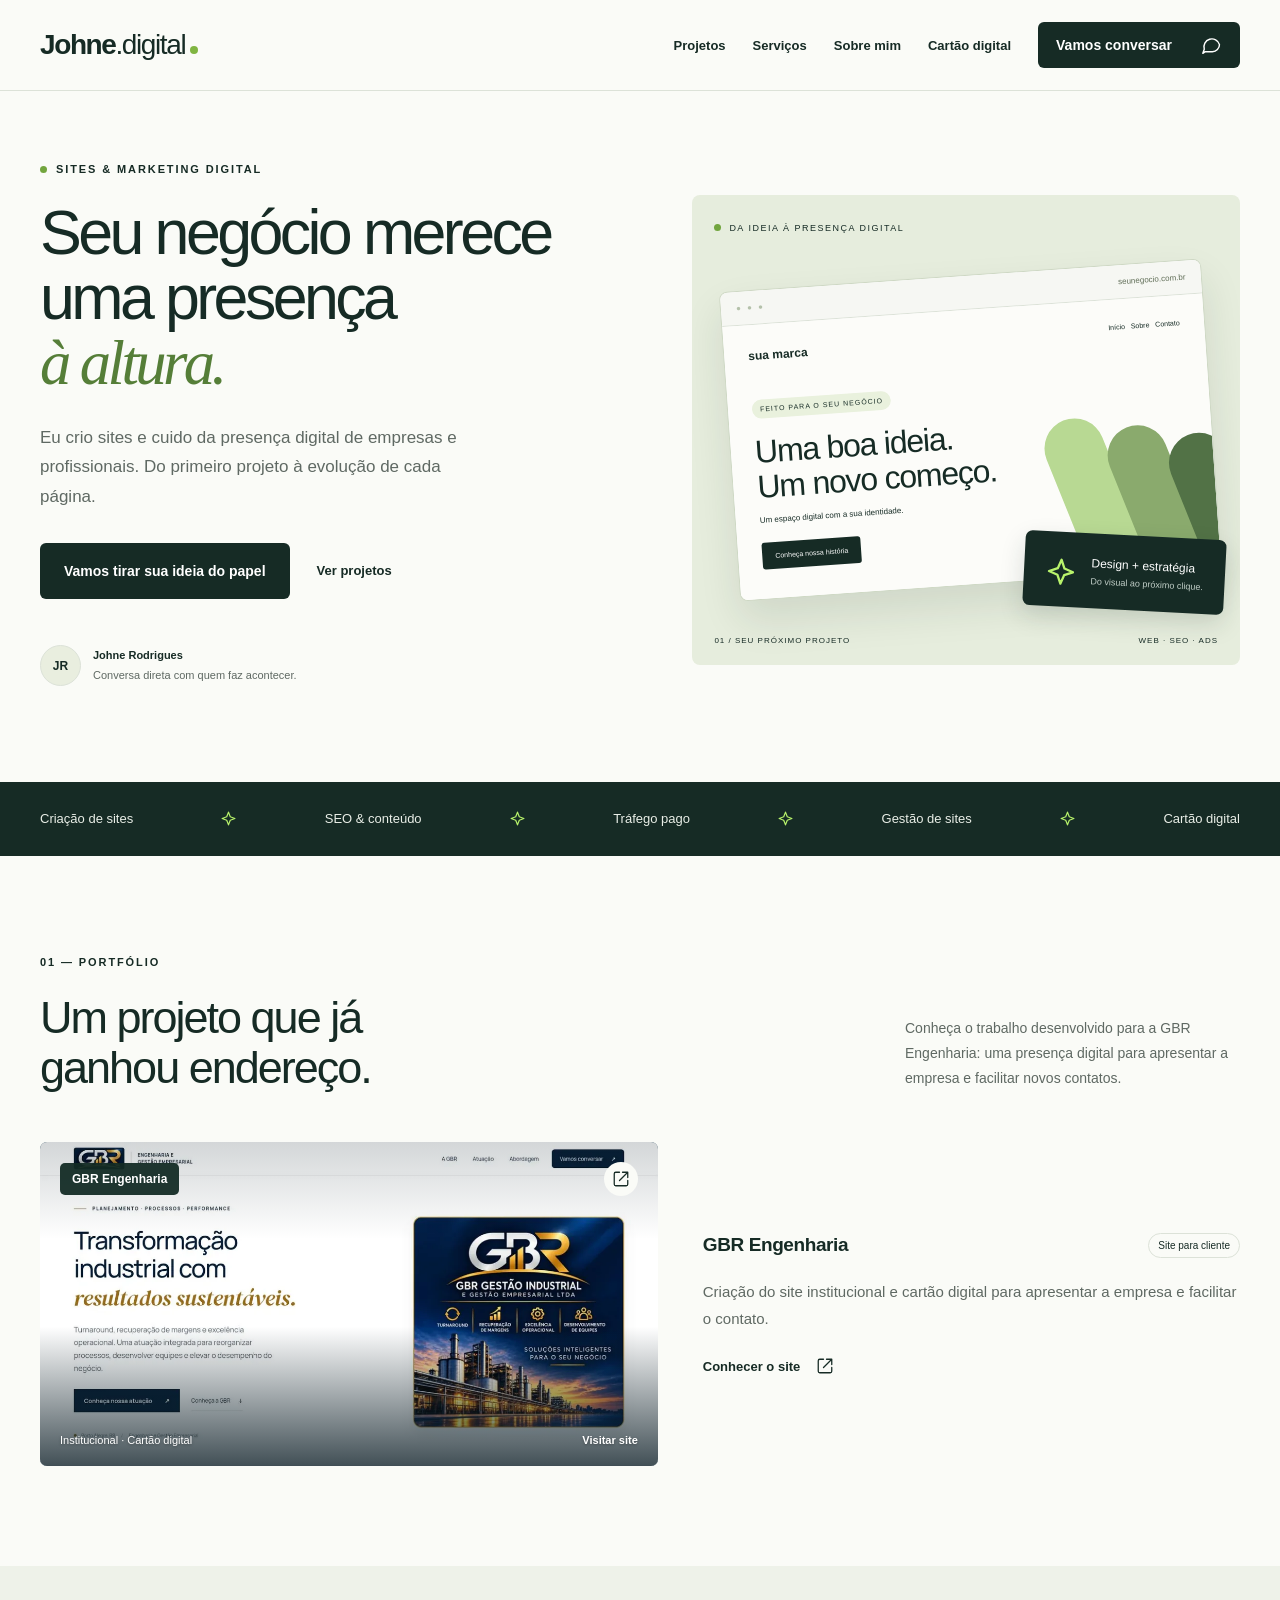
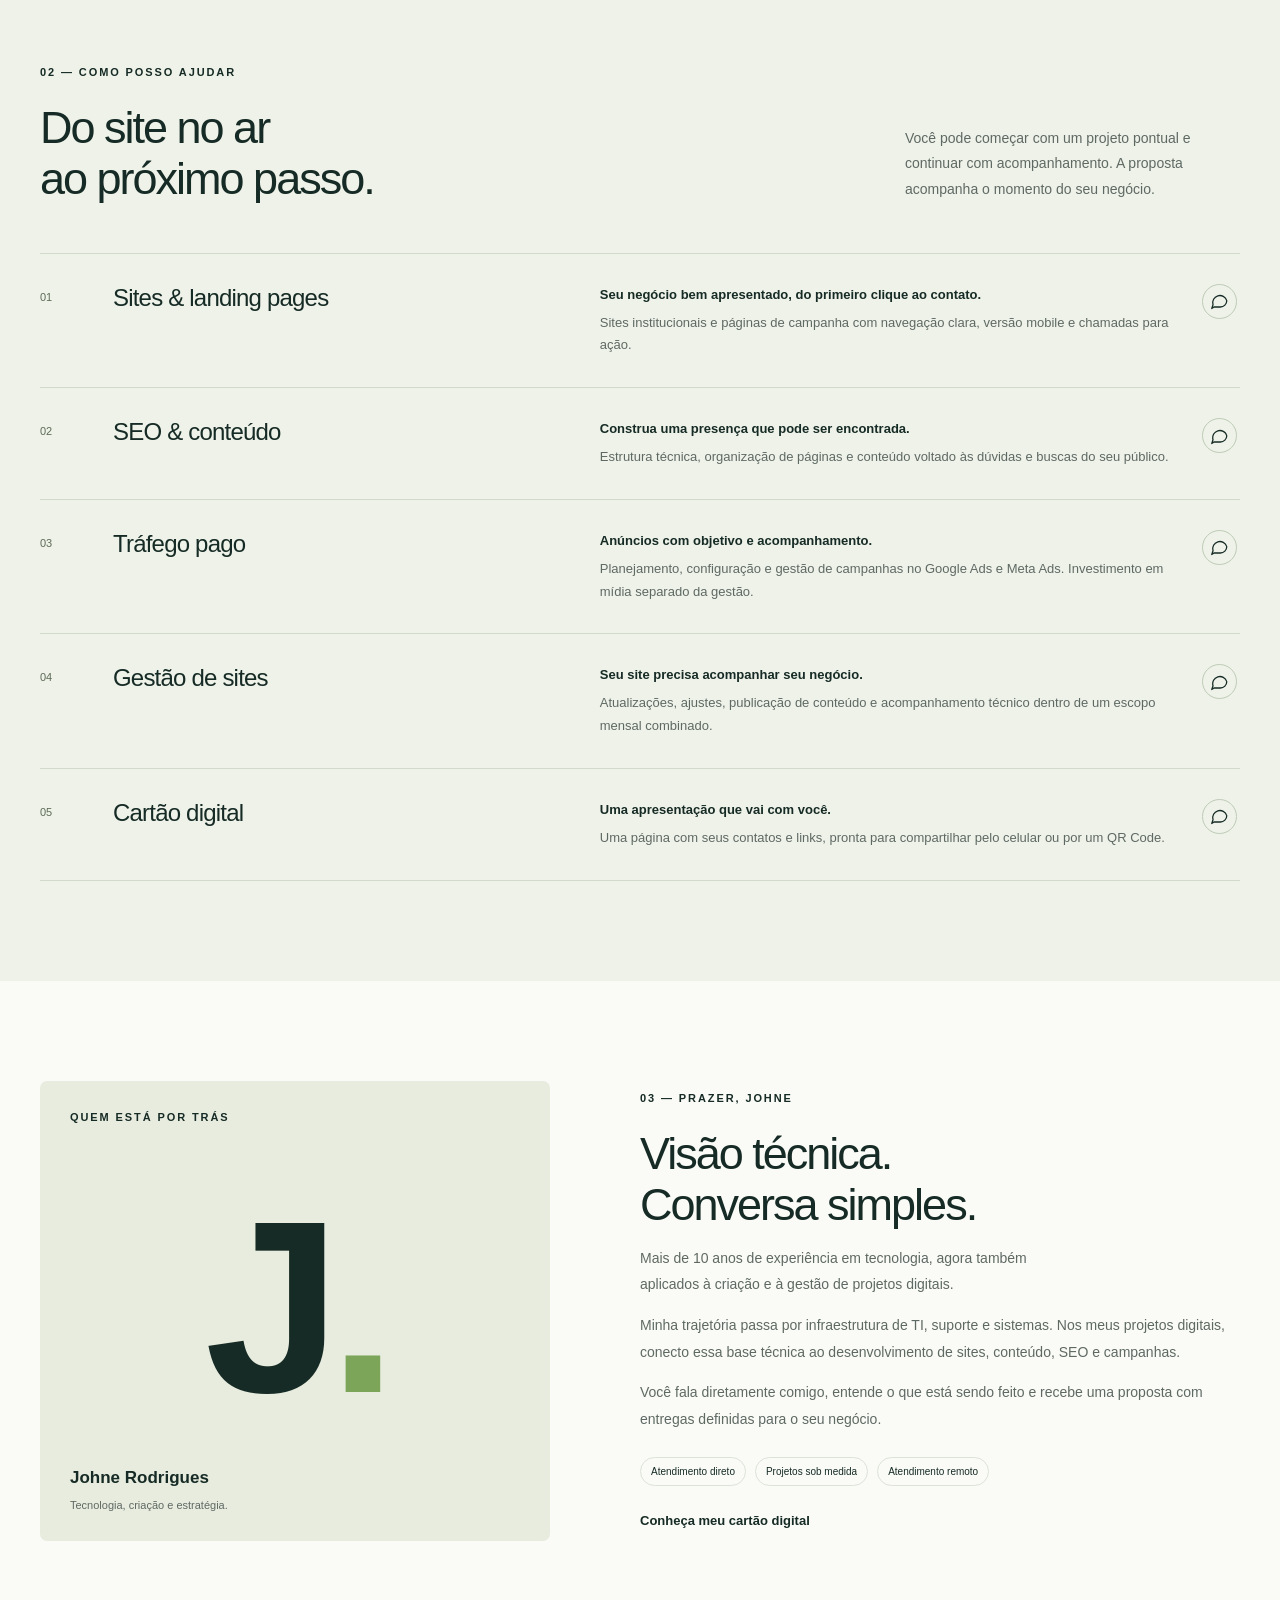
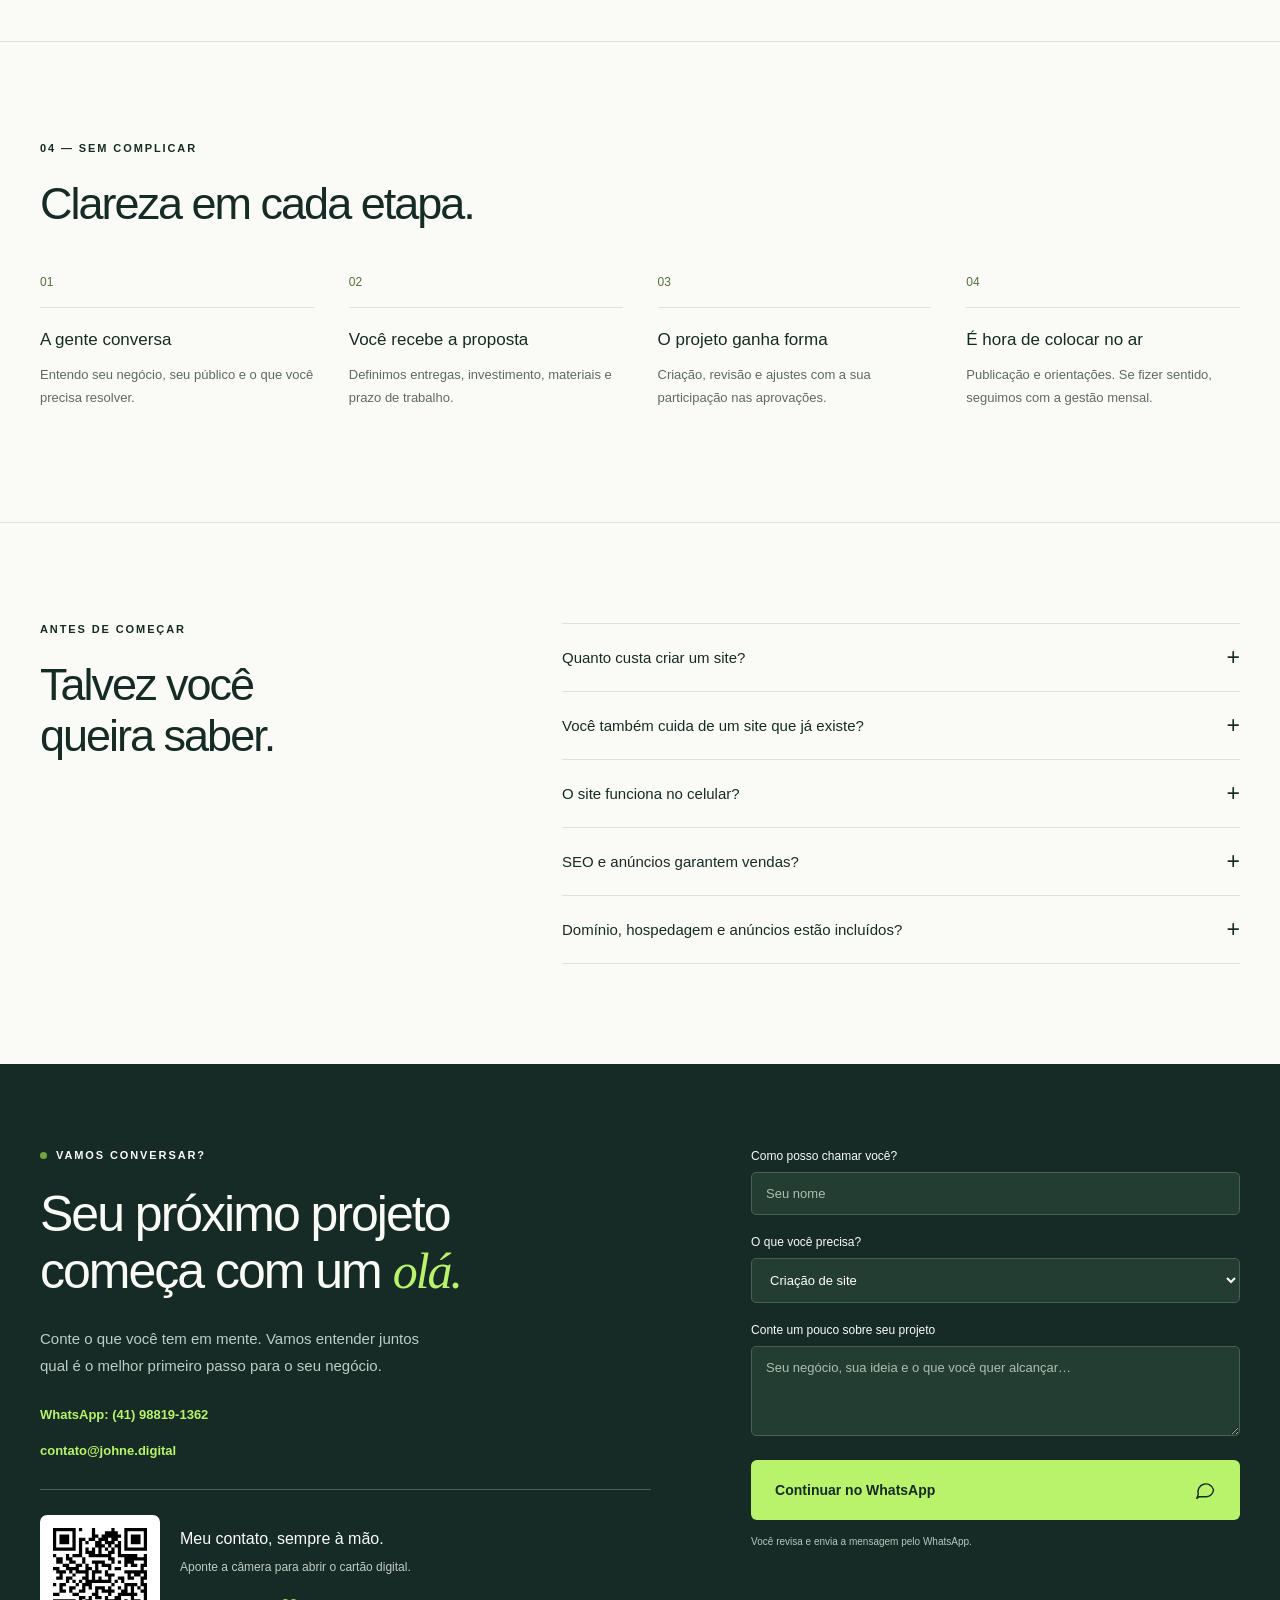
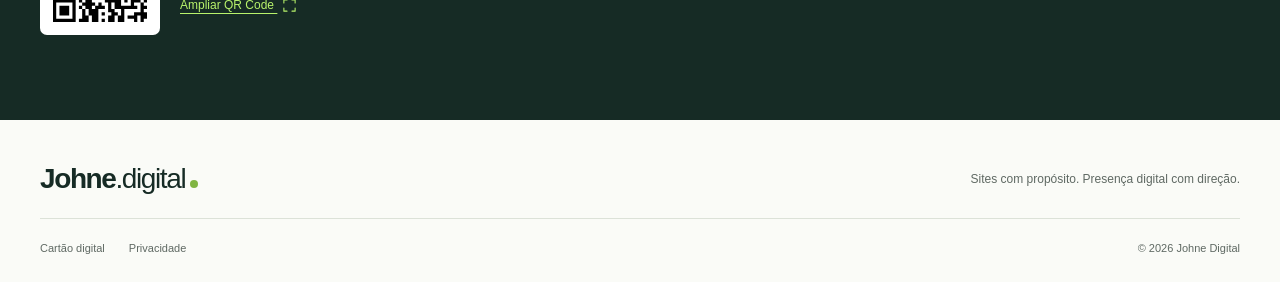
==== commit 7784e15b: "up" ====
--- a/index.html
+++ b/index.html
@@ -1 +1 @@
-<!doctype html><html lang="pt-BR"><head><meta charset="utf-8"><meta name="viewport" content="width=device-width, initial-scale=1"><meta name="theme-color" content="#132b25"><title>Johne Digital | Criação de sites, SEO e marketing digital</title><meta name="description" content="Sites, SEO, tráfego pago e gestão de conteúdo com Johne Rodrigues. Conheça os projetos e converse sobre a presença digital do seu negócio."><link rel="canonical" href="https://johne.digital/"><meta property="og:type" content="website"><meta property="og:locale" content="pt_BR"><meta property="og:title" content="Johne Digital | Criação de sites, SEO e marketing digital"><meta property="og:description" content="Sites, SEO, tráfego pago e gestão de conteúdo com Johne Rodrigues. Conheça os projetos e converse sobre a presença digital do seu negócio."><meta property="og:url" content="https://johne.digital/"><meta property="og:image" content="https://johne.digital/assets/social.png"><meta name="twitter:card" content="summary_large_image"><link rel="icon" type="image/svg+xml" href="assets/favicon.svg"><link rel="stylesheet" href="assets/style.1008014465fa.css"><script defer src="assets/config.c68cc4075b70.js"></script><script defer src="assets/main.b6feed0cc365.js"></script><script type="application/ld+json">{"@context": "https://schema.org", "@type": "ProfessionalService", "name": "Johne Digital", "url": "https://johne.digital/", "description": "Criação de sites, SEO, tráfego pago e gestão de sites.", "email": "contato@johne.digital", "telephone": "+55 41 98819-1362", "founder": {"@type": "Person", "name": "Johne Rodrigues"}, "areaServed": "BR"}</script><script defer src="assets/analytics.d964d53e1e2e.js"></script></head><body><a class="skip" href="#conteudo">Pular para o conteúdo</a><header class="header"><div class="wrap nav-wrap"><a class="brand" href="./" aria-label="Johne Digital, início">Johne<span>.digital</span><i></i></a><button class="menu-toggle" type="button" aria-label="Abrir menu" aria-haspopup="dialog" aria-expanded="false" aria-controls="mobile-menu"><svg width="22" height="22" viewBox="0 0 24 24" fill="none" stroke="currentColor" stroke-width="1.8" stroke-linecap="round" aria-hidden="true"><path d="M4 6h16M4 12h16M4 18h16"/></svg></button><nav id="nav" aria-label="Principal"><a href="#projetos">Projetos</a><a href="#servicos">Serviços</a><a href="#sobre">Sobre mim</a><a href="contato/">Cartão digital</a><a class="button small dark" href="#contato">Vamos conversar <span>↗</span></a></nav></div></header><dialog class="mobile-panel" id="mobile-menu" aria-label="Menu de navegação"><div class="mobile-panel-top"><a class="brand" href="#conteudo" aria-label="Johne Digital, início">Johne<span>.digital</span><i></i></a><button class="menu-close" type="button" aria-label="Fechar menu" autofocus><svg width="22" height="22" viewBox="0 0 24 24" fill="none" stroke="currentColor" stroke-width="1.7" aria-hidden="true"><path d="m6 6 12 12M18 6 6 18"/></svg></button></div><nav class="mobile-navigation" aria-label="Navegação mobile"><a href="#conteudo">Início <span aria-hidden="true">↗</span></a><a href="#projetos">Projetos <span aria-hidden="true">↗</span></a><a href="#servicos">Serviços <span aria-hidden="true">↗</span></a><a href="#sobre">Sobre mim <span aria-hidden="true">↗</span></a><a href="contato/">Cartão digital <span aria-hidden="true">↗</span></a></nav><a class="button dark mobile-contact" href="#contato">Vamos conversar <span aria-hidden="true">↗</span></a></dialog><main id="conteudo"><section class="hero wrap"><div class="hero-copy"><p class="eyebrow"><span class="dot"></span> SITES & MARKETING DIGITAL</p><h1>Seu negócio merece<br>uma presença<br><em>à altura.</em></h1><p class="lead">Eu crio sites e cuido da presença digital de empresas e profissionais. Do primeiro projeto à evolução de cada página.</p><div class="actions"><a class="button dark" href="#contato">Vamos tirar sua ideia do papel <span>↗</span></a><a class="text-link" href="#projetos">Ver projetos <span>↓</span></a></div><div class="hero-note"><span class="avatar">JR</span><p><strong>Johne Rodrigues</strong><br>Conversa direta com quem faz acontecer.</p></div></div><div class="hero-art" aria-label="Ilustração de um projeto de site responsivo"><div class="art-label"><span class="dot"></span> DA IDEIA À PRESENÇA DIGITAL</div><div class="mock-browser"><div class="browser-bar"><span>● ● ●</span><span>seunegocio.com.br</span><span>↗</span></div><div class="mock-body"><div class="mock-nav">sua marca<span>Início &nbsp; Sobre &nbsp; Contato</span></div><span class="mock-pill">FEITO PARA O SEU NEGÓCIO</span><h2>Uma boa ideia.<br>Um novo começo.</h2><p>Um espaço digital com a sua identidade.</p><span class="mock-cta">Conheça nossa história ↗</span><div class="mock-shapes"><i></i><i></i><i></i></div></div></div><div class="floating-badge"><span>↗</span><div>Design + estratégia<strong>Do visual ao próximo clique.</strong></div></div><div class="art-bottom"><span>01 / SEU PRÓXIMO PROJETO</span><span>WEB · SEO · ADS</span></div></div></section><div class="skills-strip"><div class="wrap"><span>Criação de sites</span><b>✳</b><span>SEO & conteúdo</span><b>✳</b><span>Tráfego pago</span><b>✳</b><span>Gestão de sites</span><b>✳</b><span>Cartão digital</span></div></div><section class="section wrap" id="projetos"><div class="section-heading"><div><p class="eyebrow">01 — PORTFÓLIO</p><h2>Um projeto que já<br>ganhou endereço.</h2></div><p>Conheça o trabalho desenvolvido para a GBR Engenharia: uma presença digital para apresentar a empresa e facilitar novos contatos.</p></div><div class="projects projects-single"><article class="project"><a class="project-cover gbr gbr-preview" href="https://gbreng.com.br/" aria-label="Visitar o site da GBR Engenharia em nova guia" target="_blank" rel="noopener noreferrer"><img class="project-background" src="assets/gbr-site-640.webp" srcset="assets/gbr-site-640.webp 640w, assets/gbr-site-1200.webp 1200w" sizes="(max-width: 760px) calc(100vw - 40px), (max-width: 1050px) calc(100vw - 48px), (max-width: 1280px) 52vw, 620px" alt="Página inicial do site da GBR Engenharia e Gestão Empresarial" width="1200" height="629" loading="lazy" decoding="async"><span class="cover-top"><span class="preview-label">GBR Engenharia</span><span class="preview-arrow" aria-hidden="true">↗</span></span><span class="cover-bottom"><span>Institucional · Cartão digital</span><span class="preview-visit">Visitar site ↗</span></span></a><div class="project-info"><div class="project-title"><h3>GBR Engenharia</h3><span class="tag">Site para cliente</span></div><p>Criação do site institucional e cartão digital para apresentar a empresa e facilitar o contato.</p><a class="text-link" href="https://gbreng.com.br/" target="_blank" rel="noopener noreferrer">Conhecer o site <span>↗</span></a></div></article></div></section><section class="services-section" id="servicos"><div class="wrap section"><div class="section-heading"><div><p class="eyebrow">02 — COMO POSSO AJUDAR</p><h2>Do site no ar<br>ao próximo passo.</h2></div><p>Você pode começar com um projeto pontual e continuar com acompanhamento. A proposta acompanha o momento do seu negócio.</p></div><div class="services"><article class="service"><span class="service-number">01</span><h3>Sites & landing pages</h3><div><h4>Seu negócio bem apresentado, do primeiro clique ao contato.</h4><p>Sites institucionais e páginas de campanha com navegação clara, versão mobile e chamadas para ação.</p></div><a href="#contato" aria-label="Conversar sobre Sites & landing pages">↗</a></article><article class="service"><span class="service-number">02</span><h3>SEO & conteúdo</h3><div><h4>Construa uma presença que pode ser encontrada.</h4><p>Estrutura técnica, organização de páginas e conteúdo voltado às dúvidas e buscas do seu público.</p></div><a href="#contato" aria-label="Conversar sobre SEO & conteúdo">↗</a></article><article class="service"><span class="service-number">03</span><h3>Tráfego pago</h3><div><h4>Anúncios com objetivo e acompanhamento.</h4><p>Planejamento, configuração e gestão de campanhas no Google Ads e Meta Ads. Investimento em mídia separado da gestão.</p></div><a href="#contato" aria-label="Conversar sobre Tráfego pago">↗</a></article><article class="service"><span class="service-number">04</span><h3>Gestão de sites</h3><div><h4>Seu site precisa acompanhar seu negócio.</h4><p>Atualizações, ajustes, publicação de conteúdo e acompanhamento técnico dentro de um escopo mensal combinado.</p></div><a href="#contato" aria-label="Conversar sobre Gestão de sites">↗</a></article><article class="service"><span class="service-number">05</span><h3>Cartão digital</h3><div><h4>Uma apresentação que vai com você.</h4><p>Uma página com seus contatos e links, pronta para compartilhar pelo celular ou por um QR Code.</p></div><a href="#contato" aria-label="Conversar sobre Cartão digital">↗</a></article></div></div></section><section class="section wrap about" id="sobre"><div class="about-art"><span class="eyebrow">QUEM ESTÁ POR TRÁS</span><div class="monogram">J<span>.</span></div><div><strong>Johne Rodrigues</strong><p>Tecnologia, criação e estratégia.</p></div></div><div><p class="eyebrow">03 — PRAZER, JOHNE</p><h2>Visão técnica.<br>Conversa simples.</h2><p class="lead">Mais de 10 anos de experiência em tecnologia, agora também aplicados à criação e à gestão de projetos digitais.</p><p>Minha trajetória passa por infraestrutura de TI, suporte e sistemas. Nos meus projetos digitais, conecto essa base técnica ao desenvolvimento de sites, conteúdo, SEO e campanhas.</p><p>Você fala diretamente comigo, entende o que está sendo feito e recebe uma proposta com entregas definidas para o seu negócio.</p><div class="about-points"><span>Atendimento direto</span><span>Projetos sob medida</span><span>Atendimento remoto</span></div><a class="text-link" href="contato/">Conheça meu cartão digital ↗</a></div></section><section class="process-section"><div class="wrap section"><p class="eyebrow">04 — SEM COMPLICAR</p><h2>Clareza em cada etapa.</h2><div class="steps"><article><span>01</span><h3>A gente conversa</h3><p>Entendo seu negócio, seu público e o que você precisa resolver.</p></article><article><span>02</span><h3>Você recebe a proposta</h3><p>Definimos entregas, investimento, materiais e prazo de trabalho.</p></article><article><span>03</span><h3>O projeto ganha forma</h3><p>Criação, revisão e ajustes com a sua participação nas aprovações.</p></article><article><span>04</span><h3>É hora de colocar no ar</h3><p>Publicação e orientações. Se fizer sentido, seguimos com a gestão mensal.</p></article></div></div></section><section class="section wrap faq"><div><p class="eyebrow">ANTES DE COMEÇAR</p><h2>Talvez você<br>queira saber.</h2></div><div><details><summary>Quanto custa criar um site?</summary><p>Depende do número de páginas, dos conteúdos e das funcionalidades. Depois de entender sua necessidade, envio uma proposta com o que está incluído e as condições de pagamento.</p></details><details><summary>Você também cuida de um site que já existe?</summary><p>Sim. Primeiro avalio a estrutura e os acessos disponíveis para definir quais ajustes, atualizações ou melhorias posso executar.</p></details><details><summary>O site funciona no celular?</summary><p>Sim. Os projetos são desenvolvidos para se adaptar a celulares, tablets e computadores, com atenção à leitura e à navegação.</p></details><details><summary>SEO e anúncios garantem vendas?</summary><p>Não há garantia de posições ou vendas. O trabalho envolve planejamento, implementação e acompanhamento. Os resultados também dependem da concorrência, da oferta, do orçamento e do atendimento do seu negócio.</p></details><details><summary>Domínio, hospedagem e anúncios estão incluídos?</summary><p>Esses custos são discriminados na proposta. A verba paga ao Google ou à Meta é separada do serviço de gestão de campanhas.</p></details></div></section><section class="contact-section" id="contato"><div class="wrap contact-grid"><div><p class="eyebrow"><span class="dot"></span> VAMOS CONVERSAR?</p><h2>Seu próximo projeto<br>começa com um <em>olá.</em></h2><p>Conte o que você tem em mente. Vamos entender juntos qual é o melhor primeiro passo para o seu negócio.</p><a class="text-link" href="https://wa.me/5541988191362" target="_blank" rel="noopener noreferrer">WhatsApp: (41) 98819-1362 ↗</a><br><br><a class="text-link" href="mailto:contato@johne.digital">contato@johne.digital ↗</a><div class="contact-qr"><button class="qr-trigger" type="button" data-qr-open aria-haspopup="dialog" aria-controls="qr-dialog" aria-label="Ampliar QR Code do cartão digital"><img src="assets/qr-contato.svg" alt="QR Code para o cartão digital da Johne Digital" width="120" height="120"></button><div><h3>Meu contato, sempre à mão.</h3><p>Aponte a câmera para abrir o cartão digital.</p><button class="qr-expand" type="button" data-qr-open aria-haspopup="dialog" aria-controls="qr-dialog">Ampliar QR Code ⤢</button></div></div></div><form id="brief-form"><label for="name">Como posso chamar você?</label><input id="name" name="name" placeholder="Seu nome" autocomplete="name" maxlength="100" required><label for="service">O que você precisa?</label><select id="service" name="service"><option>Criação de site</option><option>SEO e conteúdo</option><option>Gestão de anúncios</option><option>Manutenção do site</option><option>Cartão digital</option><option>Quero conversar sobre uma ideia</option></select><label for="message">Conte um pouco sobre seu projeto</label><textarea id="message" name="message" rows="3" placeholder="Seu negócio, sua ideia e o que você quer alcançar…" maxlength="3000" required></textarea><button class="button lime" type="submit">Preparar conversa <span>↗</span></button><p class="form-note" id="form-note">A mensagem será preparada para você enviar pelo canal de contato disponível.</p><p class="status" id="form-status" role="status"></p></form></div></section></main><footer class="wrap footer"><a class="brand" href="./" aria-label="Johne Digital, início">Johne<span>.digital</span><i></i></a><p>Sites com propósito. Presença digital com direção.</p><div><a href="contato/">Cartão digital</a><a href="privacidade/">Privacidade</a><span>© <span data-year>2026</span> Johne Digital</span></div></footer><a class="mobile-cta" href="#contato">Vamos conversar <span>↗</span></a><dialog class="qr-dialog" id="qr-dialog" aria-labelledby="qr-title" aria-describedby="qr-description"><button class="qr-close" type="button" data-qr-close aria-label="Fechar QR Code" autofocus>×</button><p class="eyebrow">JOHNE DIGITAL</p><h2 id="qr-title">Vamos manter contato?</h2><p id="qr-description">Aponte a câmera do celular para abrir meu cartão digital.</p><img class="qr-large" src="assets/qr-contato.svg" alt="QR Code para https://johne.digital/contato/" width="360" height="360"><a class="button dark" href="contato/">Abrir cartão digital ↗</a></dialog></body></html>+<!doctype html><html lang="pt-BR"><head><meta charset="utf-8"><meta name="viewport" content="width=device-width, initial-scale=1"><meta name="theme-color" content="#132b25"><title>Johne Digital | Criação de sites, SEO e marketing digital</title><meta name="description" content="Sites, SEO, tráfego pago e gestão de conteúdo com Johne Rodrigues. Conheça os projetos e converse sobre a presença digital do seu negócio."><link rel="canonical" href="https://johne.digital/"><meta property="og:type" content="website"><meta property="og:locale" content="pt_BR"><meta property="og:title" content="Johne Digital | Criação de sites, SEO e marketing digital"><meta property="og:description" content="Sites, SEO, tráfego pago e gestão de conteúdo com Johne Rodrigues. Conheça os projetos e converse sobre a presença digital do seu negócio."><meta property="og:url" content="https://johne.digital/"><meta property="og:image" content="https://johne.digital/assets/social.png"><meta name="twitter:card" content="summary_large_image"><link rel="icon" type="image/svg+xml" href="assets/favicon.svg"><link rel="stylesheet" href="assets/style.bf40c22407ae.css"><script defer src="assets/config.c68cc4075b70.js"></script><script defer src="assets/main.b6feed0cc365.js"></script><script type="application/ld+json">{"@context": "https://schema.org", "@type": "ProfessionalService", "name": "Johne Digital", "url": "https://johne.digital/", "description": "Criação de sites, SEO, tráfego pago e gestão de sites.", "email": "contato@johne.digital", "telephone": "+55 41 98819-1362", "founder": {"@type": "Person", "name": "Johne Rodrigues"}, "areaServed": "BR"}</script><script defer src="assets/analytics.d964d53e1e2e.js"></script></head><body><a class="skip" href="#conteudo">Pular para o conteúdo</a><header class="header"><div class="wrap nav-wrap"><a class="brand" href="./" aria-label="Johne Digital, início">Johne<span>.digital</span><i></i></a><button class="menu-toggle" type="button" aria-label="Abrir menu" aria-haspopup="dialog" aria-expanded="false" aria-controls="mobile-menu"><svg width="22" height="22" viewBox="0 0 24 24" fill="none" stroke="currentColor" stroke-width="1.8" stroke-linecap="round" aria-hidden="true"><path d="M4 6h16M4 12h16M4 18h16"/></svg></button><nav id="nav" aria-label="Principal"><a href="#projetos">Projetos</a><a href="#servicos">Serviços</a><a href="#sobre">Sobre mim</a><a href="contato/">Cartão digital</a><a class="button small dark" href="#contato">Vamos conversar <svg class="ui-icon" width="20" height="20" viewBox="0 0 24 24" fill="none" stroke="currentColor" stroke-width="1.7" stroke-linecap="round" stroke-linejoin="round" aria-hidden="true" focusable="false"><path d="M21 11.5a8.5 8.5 0 0 1-8.5 8.5H4l-3 2 1.7-5A8.5 8.5 0 1 1 21 11.5Z"/></svg></a></nav></div></header><dialog class="mobile-panel" id="mobile-menu" aria-label="Menu de navegação"><div class="mobile-panel-top"><a class="brand" href="#conteudo" aria-label="Johne Digital, início">Johne<span>.digital</span><i></i></a><button class="menu-close" type="button" aria-label="Fechar menu" autofocus><svg width="22" height="22" viewBox="0 0 24 24" fill="none" stroke="currentColor" stroke-width="1.7" aria-hidden="true"><path d="m6 6 12 12M18 6 6 18"/></svg></button></div><nav class="mobile-navigation" aria-label="Navegação mobile"><a href="#conteudo">Início <svg class="ui-icon" width="20" height="20" viewBox="0 0 24 24" fill="none" stroke="currentColor" stroke-width="1.7" stroke-linecap="round" stroke-linejoin="round" aria-hidden="true" focusable="false"><path d="m9 5 7 7-7 7"/></svg></a><a href="#projetos">Projetos <svg class="ui-icon" width="20" height="20" viewBox="0 0 24 24" fill="none" stroke="currentColor" stroke-width="1.7" stroke-linecap="round" stroke-linejoin="round" aria-hidden="true" focusable="false"><path d="m9 5 7 7-7 7"/></svg></a><a href="#servicos">Serviços <svg class="ui-icon" width="20" height="20" viewBox="0 0 24 24" fill="none" stroke="currentColor" stroke-width="1.7" stroke-linecap="round" stroke-linejoin="round" aria-hidden="true" focusable="false"><path d="m9 5 7 7-7 7"/></svg></a><a href="#sobre">Sobre mim <svg class="ui-icon" width="20" height="20" viewBox="0 0 24 24" fill="none" stroke="currentColor" stroke-width="1.7" stroke-linecap="round" stroke-linejoin="round" aria-hidden="true" focusable="false"><path d="m9 5 7 7-7 7"/></svg></a><a href="contato/">Cartão digital <svg class="ui-icon" width="20" height="20" viewBox="0 0 24 24" fill="none" stroke="currentColor" stroke-width="1.7" stroke-linecap="round" stroke-linejoin="round" aria-hidden="true" focusable="false"><path d="m9 5 7 7-7 7"/></svg></a></nav><a class="button dark mobile-contact" href="#contato">Vamos conversar <svg class="ui-icon" width="20" height="20" viewBox="0 0 24 24" fill="none" stroke="currentColor" stroke-width="1.7" stroke-linecap="round" stroke-linejoin="round" aria-hidden="true" focusable="false"><path d="M21 11.5a8.5 8.5 0 0 1-8.5 8.5H4l-3 2 1.7-5A8.5 8.5 0 1 1 21 11.5Z"/></svg></a></dialog><main id="conteudo"><section class="hero wrap"><div class="hero-copy"><p class="eyebrow"><span class="dot"></span> SITES & MARKETING DIGITAL</p><h1>Seu negócio merece<br>uma presença<br><em>à altura.</em></h1><p class="lead">Eu crio sites e cuido da presença digital de empresas e profissionais. Do primeiro projeto à evolução de cada página.</p><div class="actions"><a class="button dark" href="#contato">Vamos tirar sua ideia do papel</a><a class="text-link" href="#projetos">Ver projetos</a></div><div class="hero-note"><span class="avatar">JR</span><p><strong>Johne Rodrigues</strong><br>Conversa direta com quem faz acontecer.</p></div></div><div class="hero-art" aria-label="Ilustração de um projeto de site responsivo"><div class="art-label"><span class="dot"></span> DA IDEIA À PRESENÇA DIGITAL</div><div class="mock-browser"><div class="browser-bar"><span>● ● ●</span><span>seunegocio.com.br</span></div><div class="mock-body"><div class="mock-nav">sua marca<span>Início &nbsp; Sobre &nbsp; Contato</span></div><span class="mock-pill">FEITO PARA O SEU NEGÓCIO</span><h2>Uma boa ideia.<br>Um novo começo.</h2><p>Um espaço digital com a sua identidade.</p><span class="mock-cta">Conheça nossa história</span><div class="mock-shapes"><i></i><i></i><i></i></div></div></div><div class="floating-badge"><span><svg class="ui-icon" width="20" height="20" viewBox="0 0 24 24" fill="none" stroke="currentColor" stroke-width="1.7" stroke-linecap="round" stroke-linejoin="round" aria-hidden="true" focusable="false"><path d="m12 3 2.5 6.5L21 12l-6.5 2.5L12 21l-2.5-6.5L3 12l6.5-2.5Z"/></svg></span><div>Design + estratégia<strong>Do visual ao próximo clique.</strong></div></div><div class="art-bottom"><span>01 / SEU PRÓXIMO PROJETO</span><span>WEB · SEO · ADS</span></div></div></section><div class="skills-strip"><div class="wrap"><span>Criação de sites</span><b aria-hidden="true"><svg class="ui-icon" width="20" height="20" viewBox="0 0 24 24" fill="none" stroke="currentColor" stroke-width="1.7" stroke-linecap="round" stroke-linejoin="round" aria-hidden="true" focusable="false"><path d="m12 3 2.5 6.5L21 12l-6.5 2.5L12 21l-2.5-6.5L3 12l6.5-2.5Z"/></svg></b><span>SEO & conteúdo</span><b aria-hidden="true"><svg class="ui-icon" width="20" height="20" viewBox="0 0 24 24" fill="none" stroke="currentColor" stroke-width="1.7" stroke-linecap="round" stroke-linejoin="round" aria-hidden="true" focusable="false"><path d="m12 3 2.5 6.5L21 12l-6.5 2.5L12 21l-2.5-6.5L3 12l6.5-2.5Z"/></svg></b><span>Tráfego pago</span><b aria-hidden="true"><svg class="ui-icon" width="20" height="20" viewBox="0 0 24 24" fill="none" stroke="currentColor" stroke-width="1.7" stroke-linecap="round" stroke-linejoin="round" aria-hidden="true" focusable="false"><path d="m12 3 2.5 6.5L21 12l-6.5 2.5L12 21l-2.5-6.5L3 12l6.5-2.5Z"/></svg></b><span>Gestão de sites</span><b aria-hidden="true"><svg class="ui-icon" width="20" height="20" viewBox="0 0 24 24" fill="none" stroke="currentColor" stroke-width="1.7" stroke-linecap="round" stroke-linejoin="round" aria-hidden="true" focusable="false"><path d="m12 3 2.5 6.5L21 12l-6.5 2.5L12 21l-2.5-6.5L3 12l6.5-2.5Z"/></svg></b><span>Cartão digital</span></div></div><section class="section wrap" id="projetos"><div class="section-heading"><div><p class="eyebrow">01 — PORTFÓLIO</p><h2>Um projeto que já<br>ganhou endereço.</h2></div><p>Conheça o trabalho desenvolvido para a GBR Engenharia: uma presença digital para apresentar a empresa e facilitar novos contatos.</p></div><div class="projects projects-single"><article class="project"><a class="project-cover gbr gbr-preview" href="https://gbreng.com.br/" aria-label="Visitar o site da GBR Engenharia em nova guia" target="_blank" rel="noopener noreferrer"><img class="project-background" src="assets/gbr-site-640.webp" srcset="assets/gbr-site-640.webp 640w, assets/gbr-site-1200.webp 1200w" sizes="(max-width: 760px) calc(100vw - 40px), (max-width: 1050px) calc(100vw - 48px), (max-width: 1280px) 52vw, 620px" alt="Página inicial do site da GBR Engenharia e Gestão Empresarial" width="1200" height="629" loading="lazy" decoding="async"><span class="cover-top"><span class="preview-label">GBR Engenharia</span><span class="preview-arrow" aria-hidden="true"><svg class="ui-icon" width="20" height="20" viewBox="0 0 24 24" fill="none" stroke="currentColor" stroke-width="1.7" stroke-linecap="round" stroke-linejoin="round" aria-hidden="true" focusable="false"><path d="M14 3h7v7M21 3 10 14M10 3H5a2 2 0 0 0-2 2v14a2 2 0 0 0 2 2h14a2 2 0 0 0 2-2v-5"/></svg></span></span><span class="cover-bottom"><span>Institucional · Cartão digital</span><span class="preview-visit">Visitar site</span></span></a><div class="project-info"><div class="project-title"><h3>GBR Engenharia</h3><span class="tag">Site para cliente</span></div><p>Criação do site institucional e cartão digital para apresentar a empresa e facilitar o contato.</p><a class="text-link" href="https://gbreng.com.br/" target="_blank" rel="noopener noreferrer">Conhecer o site <svg class="ui-icon" width="20" height="20" viewBox="0 0 24 24" fill="none" stroke="currentColor" stroke-width="1.7" stroke-linecap="round" stroke-linejoin="round" aria-hidden="true" focusable="false"><path d="M14 3h7v7M21 3 10 14M10 3H5a2 2 0 0 0-2 2v14a2 2 0 0 0 2 2h14a2 2 0 0 0 2-2v-5"/></svg></a></div></article></div></section><section class="services-section" id="servicos"><div class="wrap section"><div class="section-heading"><div><p class="eyebrow">02 — COMO POSSO AJUDAR</p><h2>Do site no ar<br>ao próximo passo.</h2></div><p>Você pode começar com um projeto pontual e continuar com acompanhamento. A proposta acompanha o momento do seu negócio.</p></div><div class="services"><article class="service"><span class="service-number">01</span><h3>Sites & landing pages</h3><div><h4>Seu negócio bem apresentado, do primeiro clique ao contato.</h4><p>Sites institucionais e páginas de campanha com navegação clara, versão mobile e chamadas para ação.</p></div><a href="#contato" aria-label="Conversar sobre Sites & landing pages"><svg class="ui-icon" width="20" height="20" viewBox="0 0 24 24" fill="none" stroke="currentColor" stroke-width="1.7" stroke-linecap="round" stroke-linejoin="round" aria-hidden="true" focusable="false"><path d="M21 11.5a8.5 8.5 0 0 1-8.5 8.5H4l-3 2 1.7-5A8.5 8.5 0 1 1 21 11.5Z"/></svg></a></article><article class="service"><span class="service-number">02</span><h3>SEO & conteúdo</h3><div><h4>Construa uma presença que pode ser encontrada.</h4><p>Estrutura técnica, organização de páginas e conteúdo voltado às dúvidas e buscas do seu público.</p></div><a href="#contato" aria-label="Conversar sobre SEO & conteúdo"><svg class="ui-icon" width="20" height="20" viewBox="0 0 24 24" fill="none" stroke="currentColor" stroke-width="1.7" stroke-linecap="round" stroke-linejoin="round" aria-hidden="true" focusable="false"><path d="M21 11.5a8.5 8.5 0 0 1-8.5 8.5H4l-3 2 1.7-5A8.5 8.5 0 1 1 21 11.5Z"/></svg></a></article><article class="service"><span class="service-number">03</span><h3>Tráfego pago</h3><div><h4>Anúncios com objetivo e acompanhamento.</h4><p>Planejamento, configuração e gestão de campanhas no Google Ads e Meta Ads. Investimento em mídia separado da gestão.</p></div><a href="#contato" aria-label="Conversar sobre Tráfego pago"><svg class="ui-icon" width="20" height="20" viewBox="0 0 24 24" fill="none" stroke="currentColor" stroke-width="1.7" stroke-linecap="round" stroke-linejoin="round" aria-hidden="true" focusable="false"><path d="M21 11.5a8.5 8.5 0 0 1-8.5 8.5H4l-3 2 1.7-5A8.5 8.5 0 1 1 21 11.5Z"/></svg></a></article><article class="service"><span class="service-number">04</span><h3>Gestão de sites</h3><div><h4>Seu site precisa acompanhar seu negócio.</h4><p>Atualizações, ajustes, publicação de conteúdo e acompanhamento técnico dentro de um escopo mensal combinado.</p></div><a href="#contato" aria-label="Conversar sobre Gestão de sites"><svg class="ui-icon" width="20" height="20" viewBox="0 0 24 24" fill="none" stroke="currentColor" stroke-width="1.7" stroke-linecap="round" stroke-linejoin="round" aria-hidden="true" focusable="false"><path d="M21 11.5a8.5 8.5 0 0 1-8.5 8.5H4l-3 2 1.7-5A8.5 8.5 0 1 1 21 11.5Z"/></svg></a></article><article class="service"><span class="service-number">05</span><h3>Cartão digital</h3><div><h4>Uma apresentação que vai com você.</h4><p>Uma página com seus contatos e links, pronta para compartilhar pelo celular ou por um QR Code.</p></div><a href="#contato" aria-label="Conversar sobre Cartão digital"><svg class="ui-icon" width="20" height="20" viewBox="0 0 24 24" fill="none" stroke="currentColor" stroke-width="1.7" stroke-linecap="round" stroke-linejoin="round" aria-hidden="true" focusable="false"><path d="M21 11.5a8.5 8.5 0 0 1-8.5 8.5H4l-3 2 1.7-5A8.5 8.5 0 1 1 21 11.5Z"/></svg></a></article></div></div></section><section class="section wrap about" id="sobre"><div class="about-art"><span class="eyebrow">QUEM ESTÁ POR TRÁS</span><div class="monogram">J<span>.</span></div><div><strong>Johne Rodrigues</strong><p>Tecnologia, criação e estratégia.</p></div></div><div><p class="eyebrow">03 — PRAZER, JOHNE</p><h2>Visão técnica.<br>Conversa simples.</h2><p class="lead">Mais de 10 anos de experiência em tecnologia, agora também aplicados à criação e à gestão de projetos digitais.</p><p>Minha trajetória passa por infraestrutura de TI, suporte e sistemas. Nos meus projetos digitais, conecto essa base técnica ao desenvolvimento de sites, conteúdo, SEO e campanhas.</p><p>Você fala diretamente comigo, entende o que está sendo feito e recebe uma proposta com entregas definidas para o seu negócio.</p><div class="about-points"><span>Atendimento direto</span><span>Projetos sob medida</span><span>Atendimento remoto</span></div><a class="text-link" href="contato/">Conheça meu cartão digital</a></div></section><section class="process-section"><div class="wrap section"><p class="eyebrow">04 — SEM COMPLICAR</p><h2>Clareza em cada etapa.</h2><div class="steps"><article><span>01</span><h3>A gente conversa</h3><p>Entendo seu negócio, seu público e o que você precisa resolver.</p></article><article><span>02</span><h3>Você recebe a proposta</h3><p>Definimos entregas, investimento, materiais e prazo de trabalho.</p></article><article><span>03</span><h3>O projeto ganha forma</h3><p>Criação, revisão e ajustes com a sua participação nas aprovações.</p></article><article><span>04</span><h3>É hora de colocar no ar</h3><p>Publicação e orientações. Se fizer sentido, seguimos com a gestão mensal.</p></article></div></div></section><section class="section wrap faq"><div><p class="eyebrow">ANTES DE COMEÇAR</p><h2>Talvez você<br>queira saber.</h2></div><div><details><summary>Quanto custa criar um site?</summary><p>Depende do número de páginas, dos conteúdos e das funcionalidades. Depois de entender sua necessidade, envio uma proposta com o que está incluído e as condições de pagamento.</p></details><details><summary>Você também cuida de um site que já existe?</summary><p>Sim. Primeiro avalio a estrutura e os acessos disponíveis para definir quais ajustes, atualizações ou melhorias posso executar.</p></details><details><summary>O site funciona no celular?</summary><p>Sim. Os projetos são desenvolvidos para se adaptar a celulares, tablets e computadores, com atenção à leitura e à navegação.</p></details><details><summary>SEO e anúncios garantem vendas?</summary><p>Não há garantia de posições ou vendas. O trabalho envolve planejamento, implementação e acompanhamento. Os resultados também dependem da concorrência, da oferta, do orçamento e do atendimento do seu negócio.</p></details><details><summary>Domínio, hospedagem e anúncios estão incluídos?</summary><p>Esses custos são discriminados na proposta. A verba paga ao Google ou à Meta é separada do serviço de gestão de campanhas.</p></details></div></section><section class="contact-section" id="contato"><div class="wrap contact-grid"><div><p class="eyebrow"><span class="dot"></span> VAMOS CONVERSAR?</p><h2>Seu próximo projeto<br>começa com um <em>olá.</em></h2><p>Conte o que você tem em mente. Vamos entender juntos qual é o melhor primeiro passo para o seu negócio.</p><a class="text-link" href="https://wa.me/5541988191362" target="_blank" rel="noopener noreferrer">WhatsApp: (41) 98819-1362</a><br><br><a class="text-link" href="mailto:contato@johne.digital">contato@johne.digital</a><div class="contact-qr"><button class="qr-trigger" type="button" data-qr-open aria-haspopup="dialog" aria-controls="qr-dialog" aria-label="Ampliar QR Code do cartão digital"><img src="assets/qr-contato.svg" alt="QR Code para o cartão digital da Johne Digital" width="120" height="120"></button><div><h3>Meu contato, sempre à mão.</h3><p>Aponte a câmera para abrir o cartão digital.</p><button class="qr-expand" type="button" data-qr-open aria-haspopup="dialog" aria-controls="qr-dialog">Ampliar QR Code <svg class="ui-icon" width="20" height="20" viewBox="0 0 24 24" fill="none" stroke="currentColor" stroke-width="1.7" stroke-linecap="round" stroke-linejoin="round" aria-hidden="true" focusable="false"><path d="M8 3H3v5m13-5h5v5M3 16v5h5m13-5v5h-5"/></svg></button></div></div></div><form id="brief-form"><label for="name">Como posso chamar você?</label><input id="name" name="name" placeholder="Seu nome" autocomplete="name" maxlength="100" required><label for="service">O que você precisa?</label><select id="service" name="service"><option>Criação de site</option><option>SEO e conteúdo</option><option>Gestão de anúncios</option><option>Manutenção do site</option><option>Cartão digital</option><option>Quero conversar sobre uma ideia</option></select><label for="message">Conte um pouco sobre seu projeto</label><textarea id="message" name="message" rows="3" placeholder="Seu negócio, sua ideia e o que você quer alcançar…" maxlength="3000" required></textarea><button class="button lime" type="submit">Preparar conversa <svg class="ui-icon" width="20" height="20" viewBox="0 0 24 24" fill="none" stroke="currentColor" stroke-width="1.7" stroke-linecap="round" stroke-linejoin="round" aria-hidden="true" focusable="false"><path d="M21 11.5a8.5 8.5 0 0 1-8.5 8.5H4l-3 2 1.7-5A8.5 8.5 0 1 1 21 11.5Z"/></svg></button><p class="form-note" id="form-note">A mensagem será preparada para você enviar pelo canal de contato disponível.</p><p class="status" id="form-status" role="status"></p></form></div></section></main><footer class="wrap footer"><a class="brand" href="./" aria-label="Johne Digital, início">Johne<span>.digital</span><i></i></a><p>Sites com propósito. Presença digital com direção.</p><div><a href="contato/">Cartão digital</a><a href="privacidade/">Privacidade</a><span>© <span data-year>2026</span> Johne Digital</span></div></footer><a class="mobile-cta" href="#contato">Vamos conversar <svg class="ui-icon" width="20" height="20" viewBox="0 0 24 24" fill="none" stroke="currentColor" stroke-width="1.7" stroke-linecap="round" stroke-linejoin="round" aria-hidden="true" focusable="false"><path d="M21 11.5a8.5 8.5 0 0 1-8.5 8.5H4l-3 2 1.7-5A8.5 8.5 0 1 1 21 11.5Z"/></svg></a><dialog class="qr-dialog" id="qr-dialog" aria-labelledby="qr-title" aria-describedby="qr-description"><button class="qr-close" type="button" data-qr-close aria-label="Fechar QR Code" autofocus>×</button><p class="eyebrow">JOHNE DIGITAL</p><h2 id="qr-title">Vamos manter contato?</h2><p id="qr-description">Aponte a câmera do celular para abrir meu cartão digital.</p><img class="qr-large" src="assets/qr-contato.svg" alt="QR Code para https://johne.digital/contato/" width="360" height="360"><a class="button dark" href="contato/">Abrir cartão digital</a></dialog></body></html>
--- a/assets/style.bf40c22407ae.css
+++ b/assets/style.bf40c22407ae.css
@@ -0,0 +1,32 @@
+:root{--ink:#162b25;--muted:#5f6963;--paper:#fafbf7;--line:#dce2d8;--lime:#b8f36b;--soft:#eef2e9}*{box-sizing:border-box}html{scroll-behavior:smooth;scroll-padding-top:100px}body{margin:0;background:var(--paper);color:var(--ink);font-family:Arial,Helvetica,sans-serif;-webkit-font-smoothing:antialiased}a{color:inherit;text-decoration:none}button,input,select,textarea{font:inherit}button,a,input,select,textarea{-webkit-tap-highlight-color:transparent}button,a{touch-action:manipulation}button{cursor:pointer}a:focus-visible,button:focus-visible,input:focus-visible,select:focus-visible,textarea:focus-visible,summary:focus-visible{outline:3px solid #658d33;outline-offset:5px}[hidden]{display:none!important}.wrap{width:min(1200px,calc(100% - 80px));margin-inline:auto}.header{position:sticky;top:0;z-index:20;background:rgba(250,251,247,.96);border-bottom:1px solid var(--line)}.nav-wrap{height:90px;display:flex;align-items:center;justify-content:space-between;gap:25px}.brand{display:inline-flex;align-items:center;font-size:28px;font-weight:800;letter-spacing:-1.4px;white-space:nowrap}.brand span{font-weight:400}.brand i{width:8px;height:8px;background:#80b542;border-radius:50%;margin:10px 0 0 5px}nav{display:flex;align-items:center;gap:27px;font-size:13px;font-weight:600}nav>a:not(.button):hover,.text-link:hover{color:#548122}.button{display:inline-flex;align-items:center;justify-content:space-between;gap:30px;padding:19px 23px;border-radius:6px;border:1px solid transparent;font-size:14px;font-weight:600;transition:transform .2s,background .2s}.button:hover{transform:translateY(-2px)}.button span{font-size:20px}.dark{background:var(--ink);color:white}.dark:hover{background:#285043}.lime{background:var(--lime);color:var(--ink)}.outline{border-color:var(--line);background:transparent}.small{padding:12px 17px}.menu-toggle{display:none}.hero{display:grid;grid-template-columns:1.1fr 1fr;gap:50px;align-items:center;min-height:680px;padding-block:72px 85px}.eyebrow{font-size:11px;letter-spacing:1.9px;font-weight:700;display:flex;align-items:center;gap:9px;margin:0 0 25px}.dot{display:inline-block;width:7px;height:7px;border-radius:50%;background:#72a53e}.hero h1{font-size:clamp(48px,4.9vw,68px);line-height:1.04;letter-spacing:-3.6px;font-weight:500;margin:0 0 26px}em{font-family:Georgia,'Times New Roman',serif;font-weight:400;color:#557e38}.lead{font-size:17px;line-height:1.75;color:var(--muted);max-width:440px}.actions{display:flex;align-items:center;gap:27px;margin-top:31px}.text-link{font-size:13px;font-weight:600;display:inline-flex;gap:16px;align-items:center}.hero-note{display:flex;align-items:center;gap:12px;margin-top:36px}.avatar{display:grid;place-items:center;border:1px solid var(--line);background:#e9eedf;border-radius:50%;width:41px;height:41px;font-size:12px;font-weight:700}.hero-note p{font-size:11px;line-height:1.8;color:var(--muted)}.hero-note strong{color:var(--ink)}.hero-art{position:relative;background:#e6eddd;height:470px;border-radius:8px;padding:28px 22px;overflow:hidden}.art-label{font-size:9px;letter-spacing:1.5px;display:flex;align-items:center;gap:8px}.mock-browser{background:white;border-radius:8px;position:absolute;top:80px;left:37px;width:calc(100% - 65px);transform:rotate(-4deg);box-shadow:0 20px 40px #1b32251c;overflow:hidden;border:1px solid #ced8c4}.browser-bar{display:flex;justify-content:space-between;padding:12px 15px;font-size:8px;color:#606e57;background:#f6f7f3;border-bottom:1px solid var(--line)}.browser-bar>span:first-child{letter-spacing:2px;color:#b4c1aa}.mock-body{padding:24px 24px 29px;background:#fcfcf9;position:relative;overflow:hidden}.mock-nav{font-size:12px;font-weight:700;display:flex;justify-content:space-between;margin-bottom:35px}.mock-nav span{font-size:7px;font-weight:400}.mock-pill{font-size:7px;letter-spacing:1px;padding:6px 8px;background:#e9f1dd;border-radius:20px}.mock-body h2{font-size:32px;line-height:1.08;letter-spacing:-1.2px;font-weight:500;margin:19px 0 12px;position:relative;z-index:2}.mock-body p{font-size:8px;position:relative;z-index:2}.mock-cta{display:inline-block;background:var(--ink);color:white;font-size:7px;padding:10px 13px;border-radius:3px;margin-top:10px}.mock-shapes{position:absolute;right:-16px;bottom:-22px;width:165px;height:200px;transform:rotate(-18deg)}.mock-shapes i{position:absolute;width:60px;height:190px;background:#b8d993;border-radius:40px}.mock-shapes i:nth-child(2){left:56px;top:30px;background:#8aaa6d}.mock-shapes i:nth-child(3){left:110px;top:60px;background:#527246}.floating-badge{position:absolute;right:15px;bottom:55px;background:var(--ink);color:white;padding:18px 21px;border-radius:7px;display:flex;gap:14px;align-items:center;box-shadow:0 10px 25px #1b322526;transform:rotate(3deg)}.floating-badge>span{color:var(--lime);font-size:34px}.floating-badge div{font-size:12px}.floating-badge strong{display:block;font-size:9px;font-weight:400;color:#c1cec7;margin-top:6px}.art-bottom{position:absolute;bottom:20px;left:22px;right:22px;display:flex;justify-content:space-between;font-size:8px;letter-spacing:1px}.skills-strip{background:var(--ink);color:#e9eee7}.skills-strip .wrap{display:flex;align-items:center;justify-content:space-between;gap:18px;min-height:74px;font-size:13px}.skills-strip b{color:var(--lime);font-size:23px;font-weight:400}.section{padding-block:100px}.section-heading{display:flex;align-items:flex-end;justify-content:space-between;gap:70px;margin-bottom:48px}h2{font-size:45px;letter-spacing:-2px;line-height:1.13;font-weight:500;margin:0} .section-heading>p{max-width:335px;color:var(--muted);font-size:14px;line-height:1.8;margin:0 0 3px}.projects{display:grid;grid-template-columns:1fr 1fr;gap:48px 30px}.project-cover{height:295px;border-radius:7px;padding:26px 30px;display:flex;flex-direction:column;justify-content:space-between;overflow:hidden;position:relative;transition:transform .25s}.project-cover:hover{transform:translateY(-4px)}.cover-top{display:flex;justify-content:space-between;font-size:15px;font-weight:700;position:relative;z-index:1}.cover-top>span{font-size:24px;font-weight:400}.project-cover>strong{font-size:35px;line-height:1.12;letter-spacing:-1px;font-weight:500;z-index:1}.cover-bottom{display:flex;justify-content:space-between;align-items:center;font-size:10px;z-index:1}.cover-mark{font-size:28px;border:1px solid currentColor;border-radius:50%;width:44px;height:44px;display:grid;place-items:center}.project-cover:after{content:'';position:absolute;right:-75px;top:30px;width:280px;height:280px;border:1px solid currentColor;opacity:.15;border-radius:50%;box-shadow:0 0 0 25px currentColor,0 0 0 60px transparent;transform:rotate(-20deg)}.gbr{background:#14364b;color:#f0f3ec}.volt{background:#d9ed8b;color:#243321}.red{background:#e8d2c5;color:#58332b}.boots{background:#e6e1d6;color:#3b3934}.project-title{display:flex;align-items:center;justify-content:space-between;gap:10px;margin-top:23px}.project-title h3{font-size:19px;letter-spacing:-.4px;margin:0}.tag{font-size:10px;border:1px solid var(--line);border-radius:20px;padding:6px 9px;white-space:nowrap}.project>p{font-size:14px;line-height:1.7;color:var(--muted);max-width:500px;margin:13px 0 16px}.services-section{background:var(--soft)}.service{display:grid;grid-template-columns:48px 1fr 1.25fr 38px;gap:25px;padding:30px 0;border-top:1px solid #d2dbcb;align-items:start}.service:last-child{border-bottom:1px solid #d2dbcb}.service-number{font-size:11px;padding-top:7px;color:#5e6c57}.service h3{font-size:24px;letter-spacing:-.8px;font-weight:500;margin:0}.service h4{font-size:13px;margin:3px 0 10px}.service p{font-size:13px;color:var(--muted);line-height:1.75;margin:0}.service>a{border:1px solid #bfcbb7;width:35px;height:35px;border-radius:50%;display:grid;place-items:center}.service>a:hover{background:var(--lime)}.about{display:grid;grid-template-columns:.85fr 1fr;gap:90px;align-items:center}.about-art{height:460px;background:#e8ecdf;border-radius:7px;padding:30px;display:flex;flex-direction:column;justify-content:space-between;position:relative;overflow:hidden}.monogram{font-size:245px;letter-spacing:-20px;line-height:.9;font-weight:700;align-self:center}.monogram span{color:#7ca55a}.about-art strong{font-size:17px}.about-art p{font-size:11px;color:var(--muted);margin-bottom:0}.about>div>p:not(.eyebrow){font-size:14px;line-height:1.9;color:var(--muted)}.about>div>.lead{font-size:17px}.about-points{display:flex;flex-wrap:wrap;gap:9px;margin:25px 0}.about-points span{font-size:10px;border:1px solid var(--line);padding:8px 10px;border-radius:20px}.process-section{border-top:1px solid var(--line);border-bottom:1px solid var(--line)}.steps{display:grid;grid-template-columns:repeat(4,1fr);gap:35px;margin-top:45px}.steps article>span{display:block;color:#55703d;font-size:12px;border-bottom:1px solid var(--line);padding-bottom:18px}.steps h3{font-size:17px;font-weight:500;margin:22px 0 12px}.steps p{font-size:13px;line-height:1.8;color:var(--muted)}.faq{display:grid;grid-template-columns:.8fr 1.2fr;gap:70px}details{border-bottom:1px solid var(--line);padding:20px 0}details:first-child{border-top:1px solid var(--line)}summary{cursor:pointer;font-size:15px;font-weight:500;list-style:none;display:flex;justify-content:space-between;gap:18px;align-items:center}summary::-webkit-details-marker{display:none}summary:after{content:'+';font-size:23px;font-weight:400}details[open] summary:after{content:'−'}details p{font-size:14px;line-height:1.8;color:var(--muted);padding-right:25px}.contact-section{background:var(--ink);color:var(--paper);padding-block:85px}.contact-grid{display:grid;grid-template-columns:1fr .8fr;gap:100px}.contact-grid h2{font-size:50px}.contact-grid em{color:var(--lime)}.contact-grid>div>p:not(.eyebrow){font-size:15px;line-height:1.8;color:#becdc4;max-width:390px;margin:26px 0}.contact-grid .text-link{color:var(--lime)}form label{display:block;font-size:12px;margin-bottom:9px}input,select,textarea{width:100%;background:#233d33;border:1px solid #496052;color:white;padding:13px 14px;border-radius:5px;margin-bottom:20px;font-size:13px}input::placeholder,textarea::placeholder{color:#acbeb0}textarea{resize:vertical;min-height:90px}form .button{width:100%}.form-note{color:#b9c8be;font-size:10px;line-height:1.7;margin-top:13px}.status{font-size:12px;white-space:pre-wrap}.footer{padding-block:40px 28px;display:grid;grid-template-columns:1fr 1fr;gap:20px}.footer>p{text-align:right;font-size:12px;color:var(--muted)}.footer>div{grid-column:1/-1;border-top:1px solid var(--line);padding-top:23px;display:flex;gap:24px;font-size:11px;color:var(--muted)}.footer>div>span{margin-left:auto}.skip{position:fixed;top:-100px;left:15px;background:var(--lime);padding:15px;z-index:50}.skip:focus{top:10px}.mobile-cta{display:none}.card-page{background:#eaf0e3;min-height:100vh}.card-header{display:flex;justify-content:space-between;align-items:center;padding-block:30px}.digital-card{width:min(480px,calc(100% - 32px));margin:25px auto 30px;background:var(--paper);border:1px solid var(--line);border-radius:16px;overflow:hidden;box-shadow:0 16px 55px #132b2510}.card-banner{height:120px;background:var(--ink);color:var(--lime);padding:24px;display:flex;justify-content:space-between;font-size:8px;letter-spacing:1px}.card-banner>span:last-child{font-size:45px}.card-content{padding:0 32px 30px}.card-avatar{width:83px;height:83px;margin-top:-42px;margin-bottom:25px;background:#d6e9bd;border:5px solid var(--paper);border-radius:50%;display:grid;place-items:center;font-size:27px;font-weight:700;position:relative}.card-avatar span{position:absolute;right:1px;bottom:1px;background:#78a750;border:3px solid var(--paper);height:19px;width:19px;border-radius:50%}.card-content .eyebrow{font-size:9px;margin-bottom:10px}.card-content h1{font-size:30px;letter-spacing:-1px;margin:0}.card-subtitle{font-size:14px!important;color:var(--ink)!important}.card-content>p{font-size:13px;line-height:1.7;color:var(--muted)}.card-links{display:grid;gap:10px;margin:25px 0 14px}.card-links .button{font-size:13px;justify-content:center}.card-tools{display:grid;grid-template-columns:1fr 1fr;gap:10px}.card-tools button{border:1px solid var(--line);border-radius:5px;padding:12px 8px;background:transparent;color:var(--ink);font-size:11px}.qr-area{border-top:1px solid var(--line);padding-top:22px;margin-top:25px;display:flex;align-items:center;gap:20px}.qr-area img{width:115px;height:115px;background:white;flex-shrink:0}.qr-area h2{font-size:16px;letter-spacing:-.3px}.qr-area p,.qr-area a{font-size:11px;line-height:1.7}.qr-area a{text-decoration:underline}.card-footer{text-align:center;font-size:11px;color:var(--muted);padding-bottom:30px}.legal{max-width:780px;min-height:70vh;padding-block:60px 80px}.legal h1{font-size:48px;letter-spacing:-2px}.legal h2{font-size:23px;letter-spacing:-.5px;margin-top:35px}.legal p{font-size:15px;line-height:1.85;color:var(--muted)}.legal p a{text-decoration:underline}
+@media(min-width:1500px){.hero{min-height:730px}}@media(max-width:1050px){.wrap{width:calc(100% - 48px)}nav{gap:17px;font-size:12px}.brand{font-size:25px}.hero{gap:25px}.hero h1{font-size:53px}.actions{gap:18px;flex-wrap:wrap}.hero-art{height:430px}.mock-browser{left:25px;width:calc(100% - 44px)}.mock-body h2{font-size:28px}.mock-shapes{right:-55px}.contact-grid{gap:55px}.about{gap:50px}.service{grid-template-columns:30px 1fr 1.2fr 35px;gap:17px}.skills-strip .wrap{font-size:11px}.project-cover>strong{font-size:30px}.project-title{align-items:flex-start;flex-wrap:wrap}}
+@media(max-width:760px){html{scroll-padding-top:85px}.wrap{width:calc(100% - 40px)}.nav-wrap{height:74px}.brand{font-size:27px}.menu-toggle{display:flex;gap:13px;align-items:center;background:transparent;border:1px solid var(--line);padding:10px 12px;border-radius:5px;color:var(--ink);font-size:12px}.menu-toggle span{font-size:17px}nav{display:none;position:absolute;left:0;right:0;top:74px;padding:18px 20px 25px;background:var(--paper);box-shadow:0 20px 20px #132b2510;border-bottom:1px solid var(--line)}nav.open{display:flex;flex-direction:column;align-items:stretch;gap:0}nav>a{padding:16px 6px;border-bottom:1px solid var(--line);font-size:14px}nav .button{margin-top:15px}.hero{grid-template-columns:1fr;padding-block:48px;gap:35px;min-height:0}.hero h1{font-size:clamp(44px,9.8vw,65px);letter-spacing:-2.5px}.eyebrow{font-size:10px;margin-bottom:22px}.lead{font-size:16px;max-width:100%}.actions{gap:22px;margin-top:25px}.actions .button{font-size:12px;padding:16px 18px;gap:18px}.hero-note{margin-top:24px}.hero-art{height:400px;max-width:520px;width:100%;margin:auto}.mock-browser{top:67px;left:28px;width:calc(100% - 53px)}.mock-body{padding:21px}.mock-body h2{font-size:30px}.mock-nav{margin-bottom:25px}.floating-badge{bottom:40px;padding:14px 17px}.skills-strip .wrap{flex-wrap:wrap;justify-content:center;gap:13px 19px;padding-block:22px;font-size:12px}.skills-strip b{font-size:15px}.skills-strip b:nth-of-type(2),.skills-strip b:nth-of-type(4){display:none}.section{padding-block:65px}.section-heading{display:block;margin-bottom:33px}.section-heading>p{margin-top:22px;max-width:100%;font-size:14px}h2{font-size:36px;letter-spacing:-1.4px}.projects{grid-template-columns:1fr;gap:38px}.project-cover{height:270px;padding:25px}.project-cover>strong{font-size:32px}.project-title{align-items:center}.project-title h3{font-size:19px}.service{grid-template-columns:25px 1fr 30px;gap:12px;padding-block:25px}.service h3{font-size:21px}.service>div{grid-column:2;grid-row:2}.service>a{grid-column:3;grid-row:1;width:30px;height:30px}.service h4{line-height:1.5}.about{grid-template-columns:1fr;gap:34px}.about-art{height:330px}.monogram{font-size:190px}.steps{grid-template-columns:1fr 1fr;gap:25px;margin-top:35px}.steps h3{font-size:17px;line-height:1.3}.faq{grid-template-columns:1fr;gap:30px}.contact-section{padding-block:60px}.contact-grid{grid-template-columns:1fr;gap:35px}.contact-grid h2{font-size:40px}.footer{display:flex;flex-direction:column;gap:10px;padding-bottom:95px}.footer>p{text-align:left;line-height:1.7}.footer>div{width:100%;flex-wrap:wrap;font-size:10px;gap:18px}.footer>div>span{margin:0;width:100%}.mobile-cta{display:flex;position:fixed;z-index:15;bottom:13px;left:20px;right:20px;justify-content:space-between;padding:16px 20px;background:var(--lime);color:var(--ink);border-radius:7px;font-size:14px;font-weight:700;box-shadow:0 5px 25px #132b2530;padding-bottom:max(16px,env(safe-area-inset-bottom))}.card-header{padding-block:22px}.card-header .text-link{font-size:11px}.card-content{padding-inline:24px}.digital-card{margin-top:10px}.card-content h1{font-size:28px}.qr-area{gap:14px}.qr-area img{width:100px;height:100px}.legal h1{font-size:38px}.legal{padding-block:30px 50px}}@media(prefers-reduced-motion:reduce){html{scroll-behavior:auto}*,*:before,*:after{transition:none!important;animation:none!important}}
+
+/* Projeto em destaque e QR ampliável */
+.projects-single{grid-template-columns:1fr}.projects-single .project{display:grid;grid-template-columns:minmax(0,1.15fr) minmax(0,1fr);gap:45px;align-items:center}.projects-single .project-cover{height:330px}.project-info .project-title{margin-top:0}.project-info p{font-size:15px;line-height:1.8;color:var(--muted);margin:20px 0 25px}.contact-qr{display:flex;align-items:center;gap:20px;margin-top:30px;padding-top:25px;border-top:1px solid #496052}.contact-qr h3{font-size:16px;font-weight:500;margin:0 0 9px}.contact-qr p{font-size:12px;line-height:1.7;color:#becdc4;margin:0 0 12px}.qr-trigger{padding:0;border:0;border-radius:7px;overflow:hidden;background:white;line-height:0;flex-shrink:0;display:block;cursor:zoom-in}.qr-trigger img{display:block;max-width:100%;height:auto}.qr-expand{background:none;border:0;padding:5px 0;color:inherit;font-size:12px;text-decoration:underline;text-underline-offset:4px;line-height:1.7;cursor:zoom-in}.contact-qr .qr-expand{color:var(--lime)}.qr-area .qr-expand{margin-bottom:6px}.qr-open{overflow:hidden}.qr-dialog{width:min(460px,calc(100% - 32px));max-height:calc(100dvh - 32px);margin:auto;padding:35px 28px 27px;border:0;border-radius:15px;background:var(--paper);color:var(--ink);text-align:center;box-shadow:0 25px 90px #0004;overflow:auto}.qr-dialog::backdrop{background:rgba(9,24,18,.82);backdrop-filter:blur(4px)}.qr-close{position:absolute;right:12px;top:10px;width:36px;height:36px;border:1px solid var(--line);background:transparent;border-radius:50%;color:var(--ink);font-size:25px;line-height:1}.qr-dialog .eyebrow{justify-content:center;font-size:10px;margin:9px 0 19px}.qr-dialog h2{font-size:27px;letter-spacing:-1px}.qr-dialog>p:not(.eyebrow){font-size:13px;line-height:1.7;color:var(--muted)}.qr-large{display:block;width:min(100%,360px);height:auto;margin:16px auto 8px;background:#fff;border-radius:7px}.qr-dialog .button{margin-top:8px;justify-content:center}.qr-address{font-size:12px!important}.qr-trigger:hover{outline:2px solid var(--lime);outline-offset:3px}
+@media(max-width:760px){.projects-single .project{grid-template-columns:1fr;gap:24px}.projects-single .project-cover{height:270px}.contact-qr{gap:15px}.contact-qr .qr-trigger{width:105px}.contact-qr h3{font-size:15px}.qr-dialog{padding:32px 20px 22px}.qr-dialog h2{font-size:25px}}
+
+/* Navegação mobile em tela cheia, no formato do site GBR. */
+.nav-open{overflow:hidden}.mobile-panel{position:fixed;inset:0;z-index:300;width:100%;max-width:none;height:100%;height:100dvh;max-height:none;margin:0;border:0;padding:max(20px,env(safe-area-inset-top)) max(22px,env(safe-area-inset-right)) max(24px,env(safe-area-inset-bottom)) max(22px,env(safe-area-inset-left));background:var(--paper);color:var(--ink);overflow-y:auto;overscroll-behavior:contain}.mobile-panel:not([open]){display:none}.mobile-panel[open]{display:flex;flex-direction:column}.mobile-panel::backdrop{background:var(--paper)}.mobile-panel-top{display:flex;justify-content:space-between;align-items:center;gap:16px;min-height:40px;padding-bottom:20px;border-bottom:1px solid var(--line)}.menu-close{flex:0 0 44px;width:44px;height:44px;display:grid;place-items:center;border:1px solid transparent;border-radius:8px;background:var(--soft);color:var(--ink);cursor:pointer}.menu-close:hover{background:#dfe8d5}.mobile-panel .mobile-navigation{position:static;display:grid;gap:0;margin:24px 0 28px;padding:0;border:0;background:transparent;box-shadow:none}.mobile-panel .mobile-navigation a{display:flex;justify-content:space-between;align-items:center;gap:20px;min-height:54px;padding:15px 4px;border-bottom:1px solid var(--line);font-size:15px;font-weight:600;letter-spacing:0;line-height:1.5}.mobile-panel .mobile-navigation a span{font-size:17px;font-weight:400;color:#557e38}.mobile-panel .mobile-navigation a:hover,.mobile-panel .mobile-navigation a:focus-visible{background:var(--soft)}.mobile-panel .mobile-contact{width:100%;min-height:52px;border-radius:7px;flex-shrink:0;font-size:15px;line-height:1.5}.monogram{letter-spacing:-12px}
+@media(max-width:760px){.header .menu-toggle{width:44px;height:44px;justify-content:center;border:1px solid transparent;background:var(--soft);border-radius:8px;padding:0;flex-shrink:0;cursor:pointer}.header #nav{display:none}.mobile-panel .brand{font-size:27px}}
+@media(max-width:360px){.mobile-panel{padding-inline:18px}.mobile-panel .brand{font-size:25px}}
+
+/* Contato salvo como ação principal do cartão digital. */
+.save-contact-panel{margin:25px 0 23px;padding:21px 18px;background:#eaf3de;border:1px solid #c6d9b2;border-radius:10px}.save-contact-panel h2{font-size:18px;letter-spacing:-.5px;line-height:1.35;margin:0 0 8px}.save-contact-panel>p{font-size:12px;line-height:1.7;color:var(--muted);margin:0 0 17px}.save-contact-panel .card-tools{display:grid;grid-template-columns:1fr;gap:10px}.save-contact-panel .card-tools button{display:flex;justify-content:center;align-items:center;gap:12px;min-height:54px;padding:15px 14px;font-size:15px;font-weight:700;border-radius:7px;transition:background .2s,transform .2s}.save-contact-panel .card-tools .save-primary{background:var(--ink);color:white;border-color:var(--ink);box-shadow:0 4px 12px #162b251a}.save-contact-panel .card-tools .save-primary:hover{background:#285043;transform:translateY(-1px)}.save-contact-panel .card-tools .share-secondary{background:var(--lime);color:var(--ink);border-color:#9ccf5c}.save-contact-panel .card-tools .share-secondary:hover{background:#a8e35b}.save-contact-panel .card-tools button span{font-size:22px}.save-contact-panel #card-status{margin:12px 0 0;color:var(--ink)}.save-contact-panel #card-status:empty{display:none}
+
+/* Captura real do site GBR: WebP responsivo, carregado sob demanda. */
+.projects-single .project-cover.gbr-preview{width:100%;min-width:0;height:auto;padding:20px;isolation:isolate;background:#14364b;aspect-ratio:1200/629}.gbr-preview .project-background{position:absolute;inset:0;width:100%;height:100%;object-fit:cover;object-position:center top;z-index:-2;transition:transform .35s ease}.project-cover.gbr-preview:after{inset:0;width:100%;height:100%;border:0;border-radius:0;box-shadow:none;transform:none;opacity:1;background:linear-gradient(180deg,rgba(12,30,38,.18) 0%,transparent 30%,transparent 57%,rgba(12,30,38,.78) 100%);z-index:-1}.gbr-preview .cover-top{align-items:center}.gbr-preview .preview-label{font-size:12px;font-weight:600;letter-spacing:0;background:rgba(19,43,37,.94);padding:9px 12px;border-radius:5px;color:#fff}.gbr-preview .preview-arrow{display:grid;place-items:center;width:34px;height:34px;font-size:21px;background:var(--paper);color:var(--ink);border-radius:50%}.gbr-preview .cover-bottom{font-size:11px;color:white;gap:15px;text-shadow:0 1px 3px #0005}.gbr-preview .preview-visit{font-weight:700;white-space:nowrap}.gbr-preview:hover .project-background{transform:scale(1.025)}
+@media(max-width:760px){.projects-single .project-cover.gbr-preview{height:auto;min-height:190px;aspect-ratio:1200/629;padding:14px}.gbr-preview .preview-label{font-size:10px;padding:7px 9px}.gbr-preview .cover-bottom{font-size:10px}.gbr-preview .preview-arrow{width:29px;height:29px;font-size:18px}}
+
+/* No tablet, a captura ocupa a largura do card sem forçar a grade. */
+@media(min-width:761px) and (max-width:1050px){.projects-single .project{grid-template-columns:minmax(0,1fr);gap:24px}}
+
+/* Ícones vetoriais: traço e cor consistentes, inclusive no iOS. */
+.ui-icon{display:inline-block;width:20px;height:20px;flex-shrink:0;vertical-align:middle;pointer-events:none}
+.text-link .ui-icon,.service .ui-icon,.preview-arrow .ui-icon{width:18px;height:18px}
+.mobile-navigation .ui-icon{width:17px;height:17px;color:#557e38}
+.floating-badge .ui-icon{width:32px;height:32px}
+.skills-strip b{display:inline-flex;align-items:center}.skills-strip .ui-icon{width:17px;height:17px}
+.card-banner .ui-icon{width:40px;height:40px}
+.qr-expand .ui-icon{width:15px;height:15px;margin-left:5px}
+@media(max-width:760px){.skills-strip .ui-icon{width:13px;height:13px}}
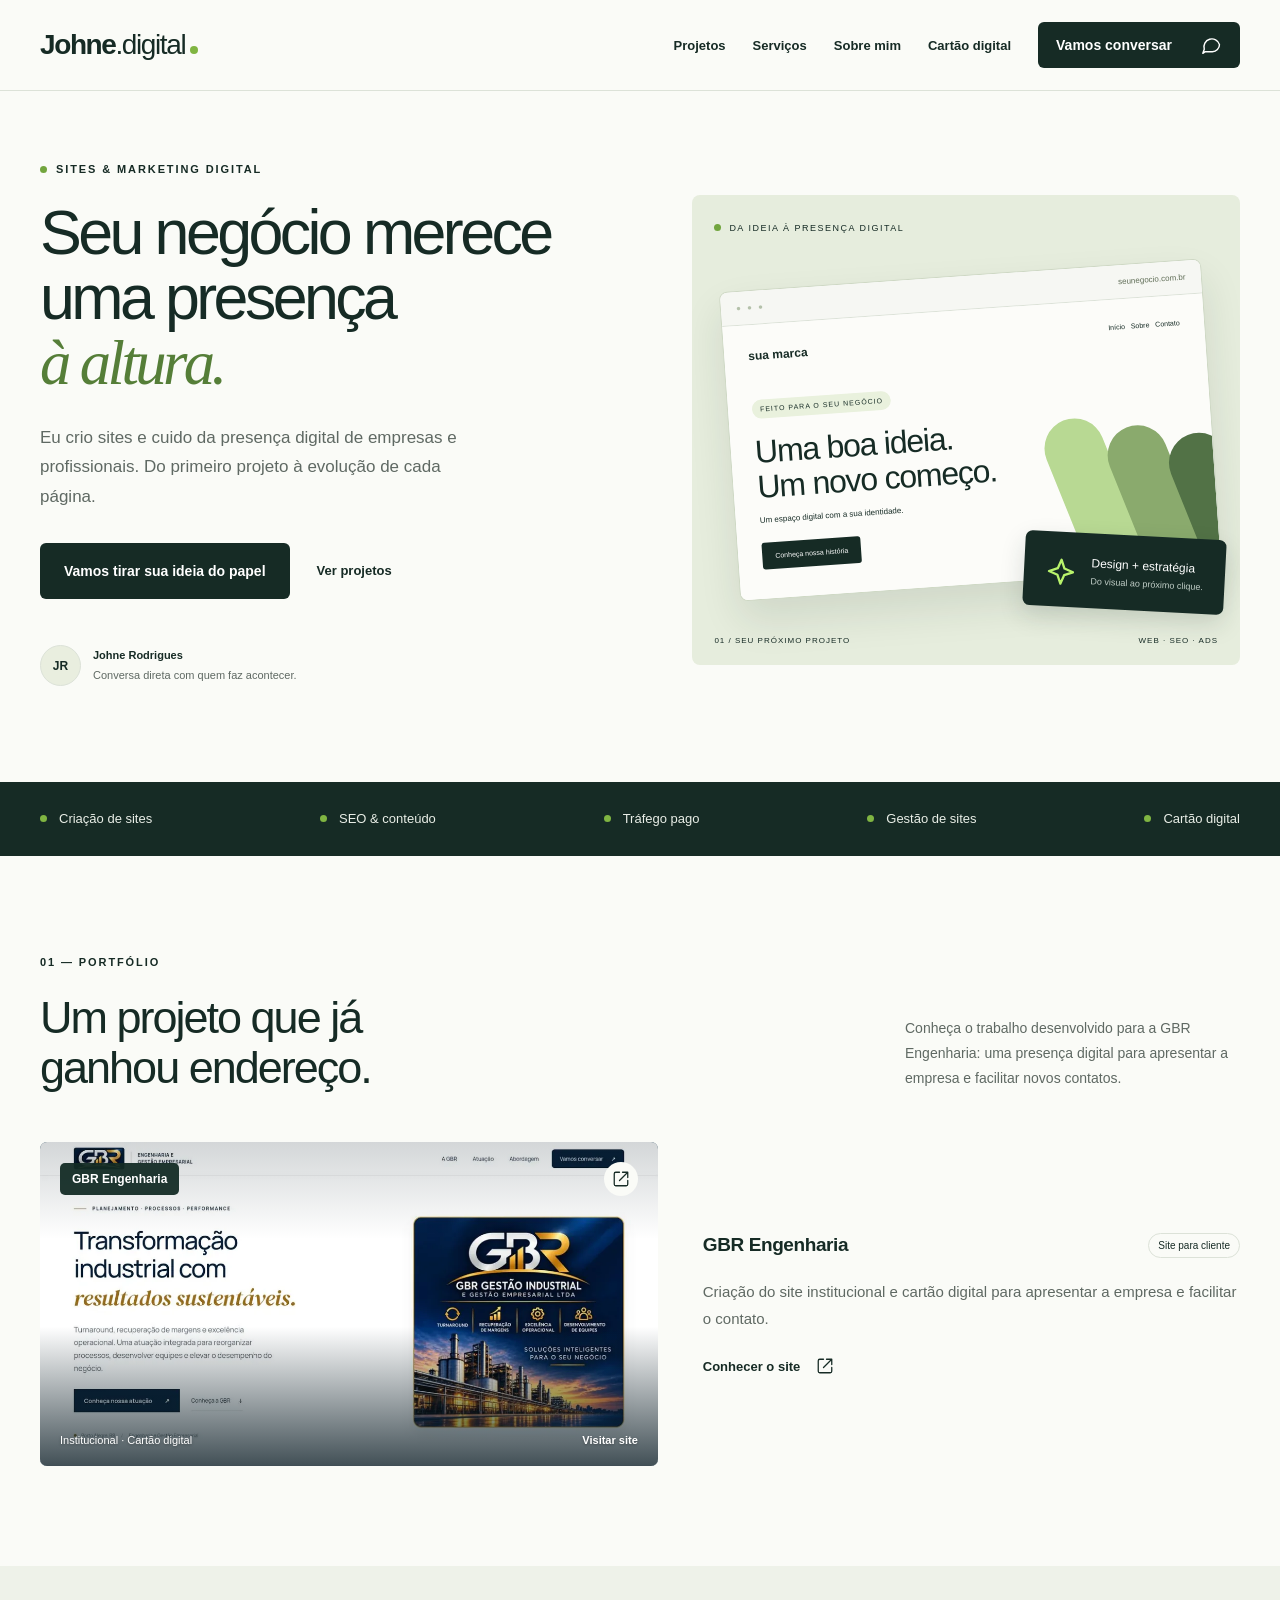
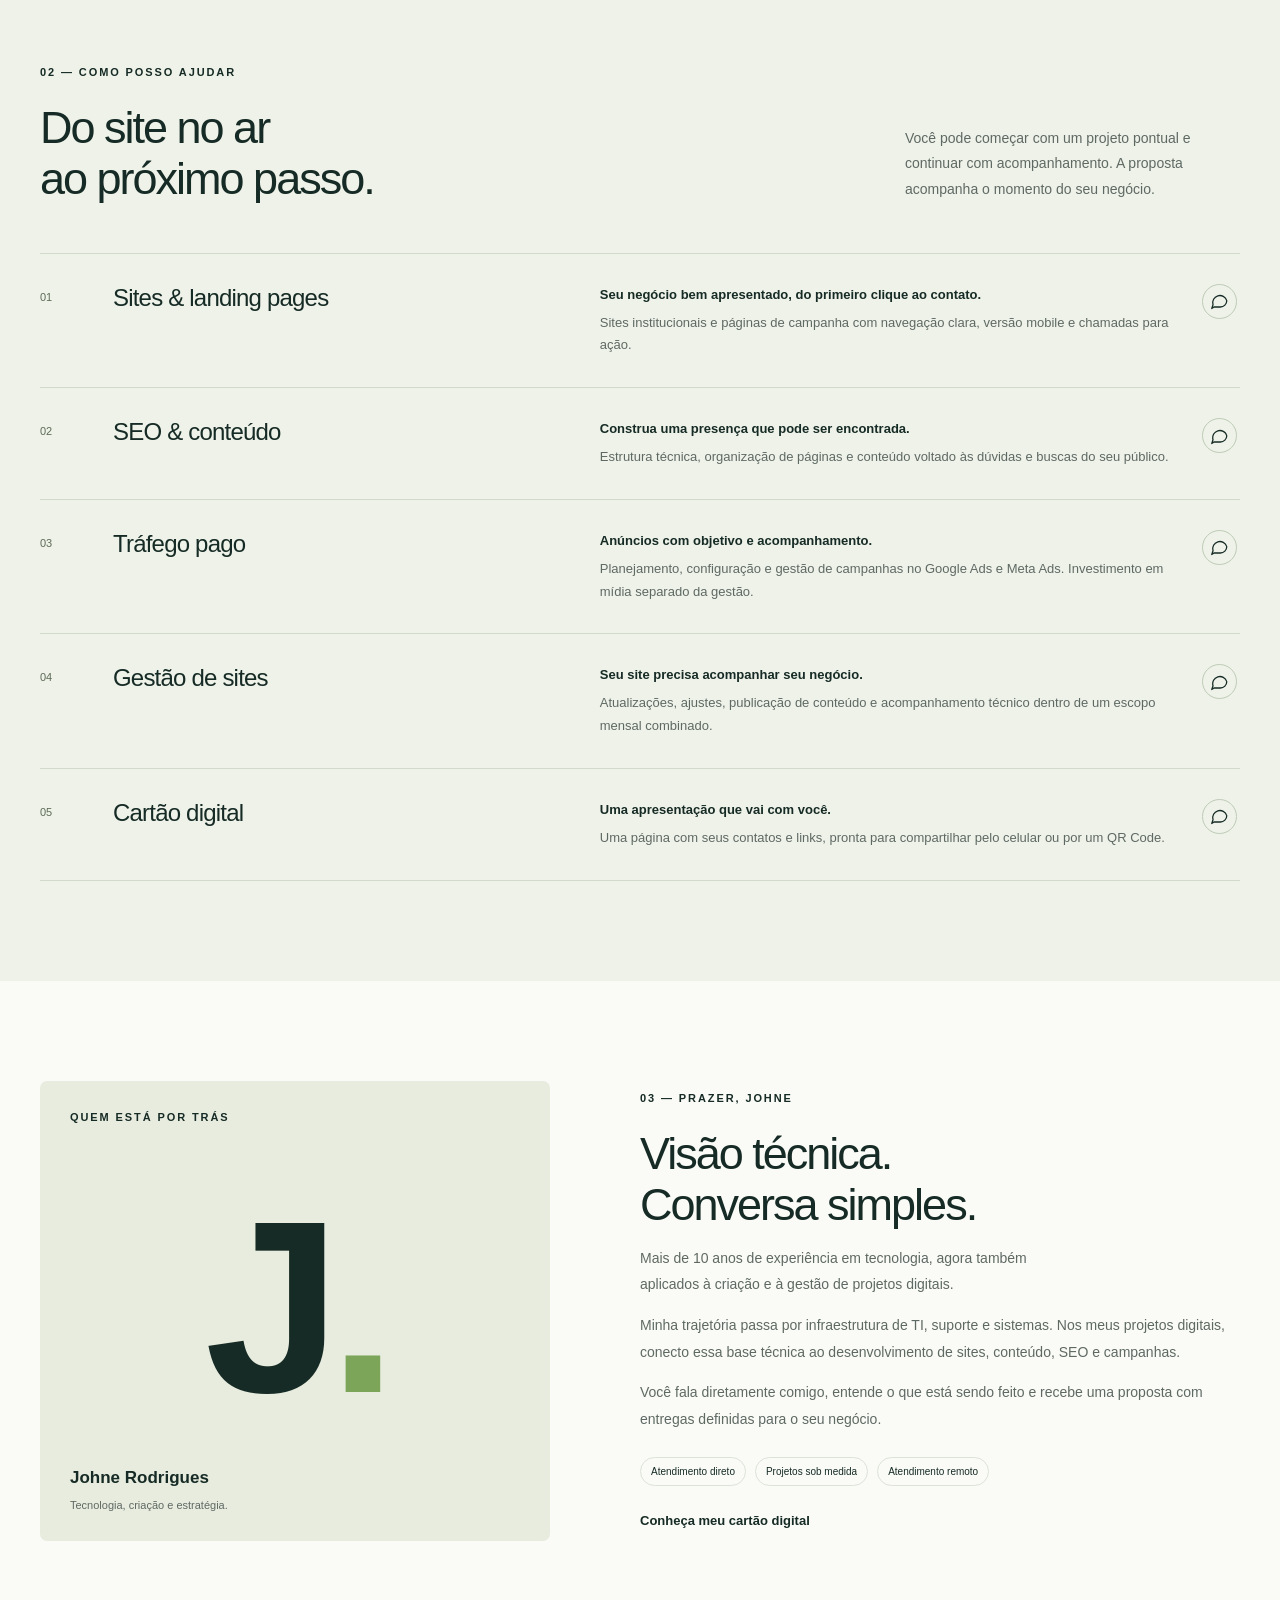
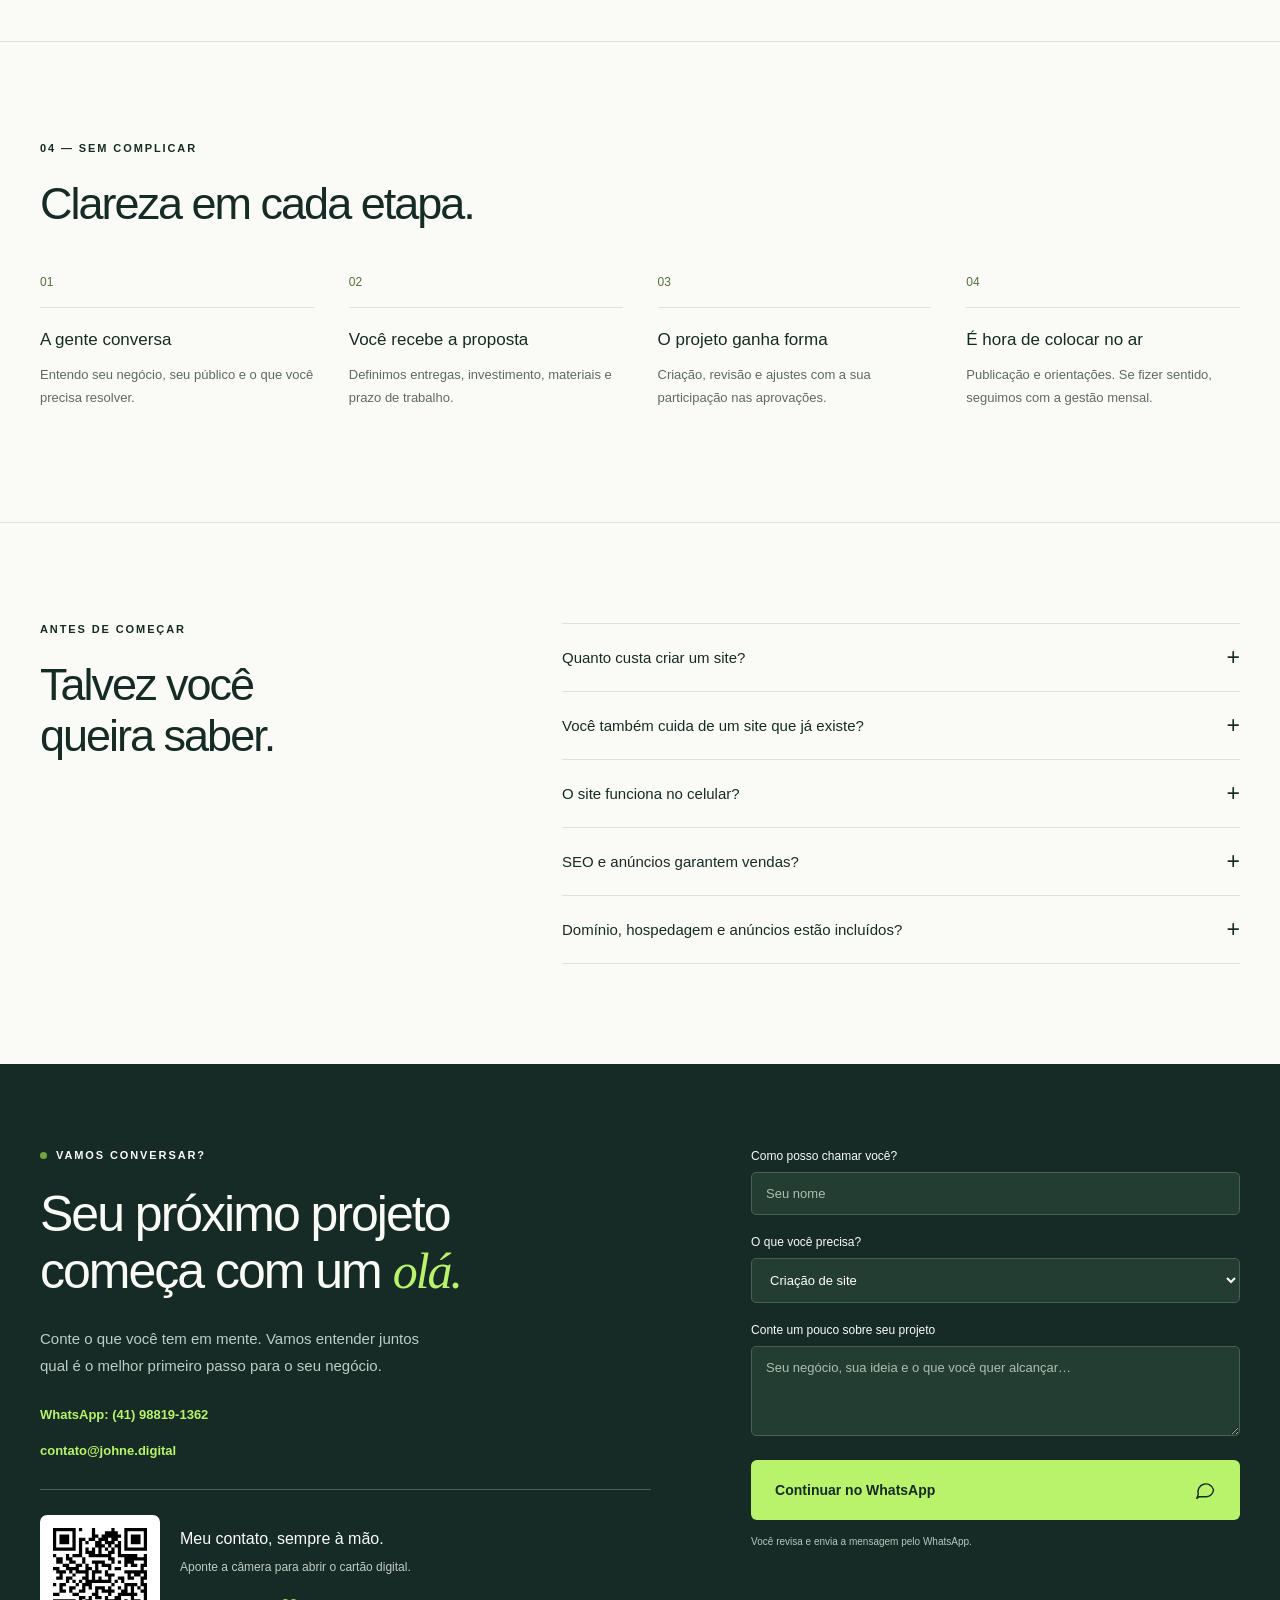
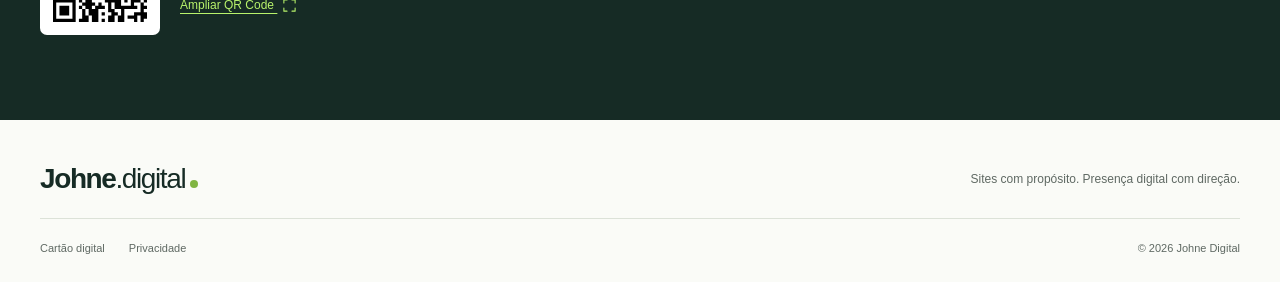
==== commit 30645341: "up" ====
--- a/index.html
+++ b/index.html
@@ -1 +1 @@
-<!doctype html><html lang="pt-BR"><head><meta charset="utf-8"><meta name="viewport" content="width=device-width, initial-scale=1"><meta name="theme-color" content="#132b25"><title>Johne Digital | Criação de sites, SEO e marketing digital</title><meta name="description" content="Sites, SEO, tráfego pago e gestão de conteúdo com Johne Rodrigues. Conheça os projetos e converse sobre a presença digital do seu negócio."><link rel="canonical" href="https://johne.digital/"><meta property="og:type" content="website"><meta property="og:locale" content="pt_BR"><meta property="og:title" content="Johne Digital | Criação de sites, SEO e marketing digital"><meta property="og:description" content="Sites, SEO, tráfego pago e gestão de conteúdo com Johne Rodrigues. Conheça os projetos e converse sobre a presença digital do seu negócio."><meta property="og:url" content="https://johne.digital/"><meta property="og:image" content="https://johne.digital/assets/social.png"><meta name="twitter:card" content="summary_large_image"><link rel="icon" type="image/svg+xml" href="assets/favicon.svg"><link rel="stylesheet" href="assets/style.bf40c22407ae.css"><script defer src="assets/config.c68cc4075b70.js"></script><script defer src="assets/main.b6feed0cc365.js"></script><script type="application/ld+json">{"@context": "https://schema.org", "@type": "ProfessionalService", "name": "Johne Digital", "url": "https://johne.digital/", "description": "Criação de sites, SEO, tráfego pago e gestão de sites.", "email": "contato@johne.digital", "telephone": "+55 41 98819-1362", "founder": {"@type": "Person", "name": "Johne Rodrigues"}, "areaServed": "BR"}</script><script defer src="assets/analytics.d964d53e1e2e.js"></script></head><body><a class="skip" href="#conteudo">Pular para o conteúdo</a><header class="header"><div class="wrap nav-wrap"><a class="brand" href="./" aria-label="Johne Digital, início">Johne<span>.digital</span><i></i></a><button class="menu-toggle" type="button" aria-label="Abrir menu" aria-haspopup="dialog" aria-expanded="false" aria-controls="mobile-menu"><svg width="22" height="22" viewBox="0 0 24 24" fill="none" stroke="currentColor" stroke-width="1.8" stroke-linecap="round" aria-hidden="true"><path d="M4 6h16M4 12h16M4 18h16"/></svg></button><nav id="nav" aria-label="Principal"><a href="#projetos">Projetos</a><a href="#servicos">Serviços</a><a href="#sobre">Sobre mim</a><a href="contato/">Cartão digital</a><a class="button small dark" href="#contato">Vamos conversar <svg class="ui-icon" width="20" height="20" viewBox="0 0 24 24" fill="none" stroke="currentColor" stroke-width="1.7" stroke-linecap="round" stroke-linejoin="round" aria-hidden="true" focusable="false"><path d="M21 11.5a8.5 8.5 0 0 1-8.5 8.5H4l-3 2 1.7-5A8.5 8.5 0 1 1 21 11.5Z"/></svg></a></nav></div></header><dialog class="mobile-panel" id="mobile-menu" aria-label="Menu de navegação"><div class="mobile-panel-top"><a class="brand" href="#conteudo" aria-label="Johne Digital, início">Johne<span>.digital</span><i></i></a><button class="menu-close" type="button" aria-label="Fechar menu" autofocus><svg width="22" height="22" viewBox="0 0 24 24" fill="none" stroke="currentColor" stroke-width="1.7" aria-hidden="true"><path d="m6 6 12 12M18 6 6 18"/></svg></button></div><nav class="mobile-navigation" aria-label="Navegação mobile"><a href="#conteudo">Início <svg class="ui-icon" width="20" height="20" viewBox="0 0 24 24" fill="none" stroke="currentColor" stroke-width="1.7" stroke-linecap="round" stroke-linejoin="round" aria-hidden="true" focusable="false"><path d="m9 5 7 7-7 7"/></svg></a><a href="#projetos">Projetos <svg class="ui-icon" width="20" height="20" viewBox="0 0 24 24" fill="none" stroke="currentColor" stroke-width="1.7" stroke-linecap="round" stroke-linejoin="round" aria-hidden="true" focusable="false"><path d="m9 5 7 7-7 7"/></svg></a><a href="#servicos">Serviços <svg class="ui-icon" width="20" height="20" viewBox="0 0 24 24" fill="none" stroke="currentColor" stroke-width="1.7" stroke-linecap="round" stroke-linejoin="round" aria-hidden="true" focusable="false"><path d="m9 5 7 7-7 7"/></svg></a><a href="#sobre">Sobre mim <svg class="ui-icon" width="20" height="20" viewBox="0 0 24 24" fill="none" stroke="currentColor" stroke-width="1.7" stroke-linecap="round" stroke-linejoin="round" aria-hidden="true" focusable="false"><path d="m9 5 7 7-7 7"/></svg></a><a href="contato/">Cartão digital <svg class="ui-icon" width="20" height="20" viewBox="0 0 24 24" fill="none" stroke="currentColor" stroke-width="1.7" stroke-linecap="round" stroke-linejoin="round" aria-hidden="true" focusable="false"><path d="m9 5 7 7-7 7"/></svg></a></nav><a class="button dark mobile-contact" href="#contato">Vamos conversar <svg class="ui-icon" width="20" height="20" viewBox="0 0 24 24" fill="none" stroke="currentColor" stroke-width="1.7" stroke-linecap="round" stroke-linejoin="round" aria-hidden="true" focusable="false"><path d="M21 11.5a8.5 8.5 0 0 1-8.5 8.5H4l-3 2 1.7-5A8.5 8.5 0 1 1 21 11.5Z"/></svg></a></dialog><main id="conteudo"><section class="hero wrap"><div class="hero-copy"><p class="eyebrow"><span class="dot"></span> SITES & MARKETING DIGITAL</p><h1>Seu negócio merece<br>uma presença<br><em>à altura.</em></h1><p class="lead">Eu crio sites e cuido da presença digital de empresas e profissionais. Do primeiro projeto à evolução de cada página.</p><div class="actions"><a class="button dark" href="#contato">Vamos tirar sua ideia do papel</a><a class="text-link" href="#projetos">Ver projetos</a></div><div class="hero-note"><span class="avatar">JR</span><p><strong>Johne Rodrigues</strong><br>Conversa direta com quem faz acontecer.</p></div></div><div class="hero-art" aria-label="Ilustração de um projeto de site responsivo"><div class="art-label"><span class="dot"></span> DA IDEIA À PRESENÇA DIGITAL</div><div class="mock-browser"><div class="browser-bar"><span>● ● ●</span><span>seunegocio.com.br</span></div><div class="mock-body"><div class="mock-nav">sua marca<span>Início &nbsp; Sobre &nbsp; Contato</span></div><span class="mock-pill">FEITO PARA O SEU NEGÓCIO</span><h2>Uma boa ideia.<br>Um novo começo.</h2><p>Um espaço digital com a sua identidade.</p><span class="mock-cta">Conheça nossa história</span><div class="mock-shapes"><i></i><i></i><i></i></div></div></div><div class="floating-badge"><span><svg class="ui-icon" width="20" height="20" viewBox="0 0 24 24" fill="none" stroke="currentColor" stroke-width="1.7" stroke-linecap="round" stroke-linejoin="round" aria-hidden="true" focusable="false"><path d="m12 3 2.5 6.5L21 12l-6.5 2.5L12 21l-2.5-6.5L3 12l6.5-2.5Z"/></svg></span><div>Design + estratégia<strong>Do visual ao próximo clique.</strong></div></div><div class="art-bottom"><span>01 / SEU PRÓXIMO PROJETO</span><span>WEB · SEO · ADS</span></div></div></section><div class="skills-strip"><div class="wrap"><span>Criação de sites</span><b aria-hidden="true"><svg class="ui-icon" width="20" height="20" viewBox="0 0 24 24" fill="none" stroke="currentColor" stroke-width="1.7" stroke-linecap="round" stroke-linejoin="round" aria-hidden="true" focusable="false"><path d="m12 3 2.5 6.5L21 12l-6.5 2.5L12 21l-2.5-6.5L3 12l6.5-2.5Z"/></svg></b><span>SEO & conteúdo</span><b aria-hidden="true"><svg class="ui-icon" width="20" height="20" viewBox="0 0 24 24" fill="none" stroke="currentColor" stroke-width="1.7" stroke-linecap="round" stroke-linejoin="round" aria-hidden="true" focusable="false"><path d="m12 3 2.5 6.5L21 12l-6.5 2.5L12 21l-2.5-6.5L3 12l6.5-2.5Z"/></svg></b><span>Tráfego pago</span><b aria-hidden="true"><svg class="ui-icon" width="20" height="20" viewBox="0 0 24 24" fill="none" stroke="currentColor" stroke-width="1.7" stroke-linecap="round" stroke-linejoin="round" aria-hidden="true" focusable="false"><path d="m12 3 2.5 6.5L21 12l-6.5 2.5L12 21l-2.5-6.5L3 12l6.5-2.5Z"/></svg></b><span>Gestão de sites</span><b aria-hidden="true"><svg class="ui-icon" width="20" height="20" viewBox="0 0 24 24" fill="none" stroke="currentColor" stroke-width="1.7" stroke-linecap="round" stroke-linejoin="round" aria-hidden="true" focusable="false"><path d="m12 3 2.5 6.5L21 12l-6.5 2.5L12 21l-2.5-6.5L3 12l6.5-2.5Z"/></svg></b><span>Cartão digital</span></div></div><section class="section wrap" id="projetos"><div class="section-heading"><div><p class="eyebrow">01 — PORTFÓLIO</p><h2>Um projeto que já<br>ganhou endereço.</h2></div><p>Conheça o trabalho desenvolvido para a GBR Engenharia: uma presença digital para apresentar a empresa e facilitar novos contatos.</p></div><div class="projects projects-single"><article class="project"><a class="project-cover gbr gbr-preview" href="https://gbreng.com.br/" aria-label="Visitar o site da GBR Engenharia em nova guia" target="_blank" rel="noopener noreferrer"><img class="project-background" src="assets/gbr-site-640.webp" srcset="assets/gbr-site-640.webp 640w, assets/gbr-site-1200.webp 1200w" sizes="(max-width: 760px) calc(100vw - 40px), (max-width: 1050px) calc(100vw - 48px), (max-width: 1280px) 52vw, 620px" alt="Página inicial do site da GBR Engenharia e Gestão Empresarial" width="1200" height="629" loading="lazy" decoding="async"><span class="cover-top"><span class="preview-label">GBR Engenharia</span><span class="preview-arrow" aria-hidden="true"><svg class="ui-icon" width="20" height="20" viewBox="0 0 24 24" fill="none" stroke="currentColor" stroke-width="1.7" stroke-linecap="round" stroke-linejoin="round" aria-hidden="true" focusable="false"><path d="M14 3h7v7M21 3 10 14M10 3H5a2 2 0 0 0-2 2v14a2 2 0 0 0 2 2h14a2 2 0 0 0 2-2v-5"/></svg></span></span><span class="cover-bottom"><span>Institucional · Cartão digital</span><span class="preview-visit">Visitar site</span></span></a><div class="project-info"><div class="project-title"><h3>GBR Engenharia</h3><span class="tag">Site para cliente</span></div><p>Criação do site institucional e cartão digital para apresentar a empresa e facilitar o contato.</p><a class="text-link" href="https://gbreng.com.br/" target="_blank" rel="noopener noreferrer">Conhecer o site <svg class="ui-icon" width="20" height="20" viewBox="0 0 24 24" fill="none" stroke="currentColor" stroke-width="1.7" stroke-linecap="round" stroke-linejoin="round" aria-hidden="true" focusable="false"><path d="M14 3h7v7M21 3 10 14M10 3H5a2 2 0 0 0-2 2v14a2 2 0 0 0 2 2h14a2 2 0 0 0 2-2v-5"/></svg></a></div></article></div></section><section class="services-section" id="servicos"><div class="wrap section"><div class="section-heading"><div><p class="eyebrow">02 — COMO POSSO AJUDAR</p><h2>Do site no ar<br>ao próximo passo.</h2></div><p>Você pode começar com um projeto pontual e continuar com acompanhamento. A proposta acompanha o momento do seu negócio.</p></div><div class="services"><article class="service"><span class="service-number">01</span><h3>Sites & landing pages</h3><div><h4>Seu negócio bem apresentado, do primeiro clique ao contato.</h4><p>Sites institucionais e páginas de campanha com navegação clara, versão mobile e chamadas para ação.</p></div><a href="#contato" aria-label="Conversar sobre Sites & landing pages"><svg class="ui-icon" width="20" height="20" viewBox="0 0 24 24" fill="none" stroke="currentColor" stroke-width="1.7" stroke-linecap="round" stroke-linejoin="round" aria-hidden="true" focusable="false"><path d="M21 11.5a8.5 8.5 0 0 1-8.5 8.5H4l-3 2 1.7-5A8.5 8.5 0 1 1 21 11.5Z"/></svg></a></article><article class="service"><span class="service-number">02</span><h3>SEO & conteúdo</h3><div><h4>Construa uma presença que pode ser encontrada.</h4><p>Estrutura técnica, organização de páginas e conteúdo voltado às dúvidas e buscas do seu público.</p></div><a href="#contato" aria-label="Conversar sobre SEO & conteúdo"><svg class="ui-icon" width="20" height="20" viewBox="0 0 24 24" fill="none" stroke="currentColor" stroke-width="1.7" stroke-linecap="round" stroke-linejoin="round" aria-hidden="true" focusable="false"><path d="M21 11.5a8.5 8.5 0 0 1-8.5 8.5H4l-3 2 1.7-5A8.5 8.5 0 1 1 21 11.5Z"/></svg></a></article><article class="service"><span class="service-number">03</span><h3>Tráfego pago</h3><div><h4>Anúncios com objetivo e acompanhamento.</h4><p>Planejamento, configuração e gestão de campanhas no Google Ads e Meta Ads. Investimento em mídia separado da gestão.</p></div><a href="#contato" aria-label="Conversar sobre Tráfego pago"><svg class="ui-icon" width="20" height="20" viewBox="0 0 24 24" fill="none" stroke="currentColor" stroke-width="1.7" stroke-linecap="round" stroke-linejoin="round" aria-hidden="true" focusable="false"><path d="M21 11.5a8.5 8.5 0 0 1-8.5 8.5H4l-3 2 1.7-5A8.5 8.5 0 1 1 21 11.5Z"/></svg></a></article><article class="service"><span class="service-number">04</span><h3>Gestão de sites</h3><div><h4>Seu site precisa acompanhar seu negócio.</h4><p>Atualizações, ajustes, publicação de conteúdo e acompanhamento técnico dentro de um escopo mensal combinado.</p></div><a href="#contato" aria-label="Conversar sobre Gestão de sites"><svg class="ui-icon" width="20" height="20" viewBox="0 0 24 24" fill="none" stroke="currentColor" stroke-width="1.7" stroke-linecap="round" stroke-linejoin="round" aria-hidden="true" focusable="false"><path d="M21 11.5a8.5 8.5 0 0 1-8.5 8.5H4l-3 2 1.7-5A8.5 8.5 0 1 1 21 11.5Z"/></svg></a></article><article class="service"><span class="service-number">05</span><h3>Cartão digital</h3><div><h4>Uma apresentação que vai com você.</h4><p>Uma página com seus contatos e links, pronta para compartilhar pelo celular ou por um QR Code.</p></div><a href="#contato" aria-label="Conversar sobre Cartão digital"><svg class="ui-icon" width="20" height="20" viewBox="0 0 24 24" fill="none" stroke="currentColor" stroke-width="1.7" stroke-linecap="round" stroke-linejoin="round" aria-hidden="true" focusable="false"><path d="M21 11.5a8.5 8.5 0 0 1-8.5 8.5H4l-3 2 1.7-5A8.5 8.5 0 1 1 21 11.5Z"/></svg></a></article></div></div></section><section class="section wrap about" id="sobre"><div class="about-art"><span class="eyebrow">QUEM ESTÁ POR TRÁS</span><div class="monogram">J<span>.</span></div><div><strong>Johne Rodrigues</strong><p>Tecnologia, criação e estratégia.</p></div></div><div><p class="eyebrow">03 — PRAZER, JOHNE</p><h2>Visão técnica.<br>Conversa simples.</h2><p class="lead">Mais de 10 anos de experiência em tecnologia, agora também aplicados à criação e à gestão de projetos digitais.</p><p>Minha trajetória passa por infraestrutura de TI, suporte e sistemas. Nos meus projetos digitais, conecto essa base técnica ao desenvolvimento de sites, conteúdo, SEO e campanhas.</p><p>Você fala diretamente comigo, entende o que está sendo feito e recebe uma proposta com entregas definidas para o seu negócio.</p><div class="about-points"><span>Atendimento direto</span><span>Projetos sob medida</span><span>Atendimento remoto</span></div><a class="text-link" href="contato/">Conheça meu cartão digital</a></div></section><section class="process-section"><div class="wrap section"><p class="eyebrow">04 — SEM COMPLICAR</p><h2>Clareza em cada etapa.</h2><div class="steps"><article><span>01</span><h3>A gente conversa</h3><p>Entendo seu negócio, seu público e o que você precisa resolver.</p></article><article><span>02</span><h3>Você recebe a proposta</h3><p>Definimos entregas, investimento, materiais e prazo de trabalho.</p></article><article><span>03</span><h3>O projeto ganha forma</h3><p>Criação, revisão e ajustes com a sua participação nas aprovações.</p></article><article><span>04</span><h3>É hora de colocar no ar</h3><p>Publicação e orientações. Se fizer sentido, seguimos com a gestão mensal.</p></article></div></div></section><section class="section wrap faq"><div><p class="eyebrow">ANTES DE COMEÇAR</p><h2>Talvez você<br>queira saber.</h2></div><div><details><summary>Quanto custa criar um site?</summary><p>Depende do número de páginas, dos conteúdos e das funcionalidades. Depois de entender sua necessidade, envio uma proposta com o que está incluído e as condições de pagamento.</p></details><details><summary>Você também cuida de um site que já existe?</summary><p>Sim. Primeiro avalio a estrutura e os acessos disponíveis para definir quais ajustes, atualizações ou melhorias posso executar.</p></details><details><summary>O site funciona no celular?</summary><p>Sim. Os projetos são desenvolvidos para se adaptar a celulares, tablets e computadores, com atenção à leitura e à navegação.</p></details><details><summary>SEO e anúncios garantem vendas?</summary><p>Não há garantia de posições ou vendas. O trabalho envolve planejamento, implementação e acompanhamento. Os resultados também dependem da concorrência, da oferta, do orçamento e do atendimento do seu negócio.</p></details><details><summary>Domínio, hospedagem e anúncios estão incluídos?</summary><p>Esses custos são discriminados na proposta. A verba paga ao Google ou à Meta é separada do serviço de gestão de campanhas.</p></details></div></section><section class="contact-section" id="contato"><div class="wrap contact-grid"><div><p class="eyebrow"><span class="dot"></span> VAMOS CONVERSAR?</p><h2>Seu próximo projeto<br>começa com um <em>olá.</em></h2><p>Conte o que você tem em mente. Vamos entender juntos qual é o melhor primeiro passo para o seu negócio.</p><a class="text-link" href="https://wa.me/5541988191362" target="_blank" rel="noopener noreferrer">WhatsApp: (41) 98819-1362</a><br><br><a class="text-link" href="mailto:contato@johne.digital">contato@johne.digital</a><div class="contact-qr"><button class="qr-trigger" type="button" data-qr-open aria-haspopup="dialog" aria-controls="qr-dialog" aria-label="Ampliar QR Code do cartão digital"><img src="assets/qr-contato.svg" alt="QR Code para o cartão digital da Johne Digital" width="120" height="120"></button><div><h3>Meu contato, sempre à mão.</h3><p>Aponte a câmera para abrir o cartão digital.</p><button class="qr-expand" type="button" data-qr-open aria-haspopup="dialog" aria-controls="qr-dialog">Ampliar QR Code <svg class="ui-icon" width="20" height="20" viewBox="0 0 24 24" fill="none" stroke="currentColor" stroke-width="1.7" stroke-linecap="round" stroke-linejoin="round" aria-hidden="true" focusable="false"><path d="M8 3H3v5m13-5h5v5M3 16v5h5m13-5v5h-5"/></svg></button></div></div></div><form id="brief-form"><label for="name">Como posso chamar você?</label><input id="name" name="name" placeholder="Seu nome" autocomplete="name" maxlength="100" required><label for="service">O que você precisa?</label><select id="service" name="service"><option>Criação de site</option><option>SEO e conteúdo</option><option>Gestão de anúncios</option><option>Manutenção do site</option><option>Cartão digital</option><option>Quero conversar sobre uma ideia</option></select><label for="message">Conte um pouco sobre seu projeto</label><textarea id="message" name="message" rows="3" placeholder="Seu negócio, sua ideia e o que você quer alcançar…" maxlength="3000" required></textarea><button class="button lime" type="submit">Preparar conversa <svg class="ui-icon" width="20" height="20" viewBox="0 0 24 24" fill="none" stroke="currentColor" stroke-width="1.7" stroke-linecap="round" stroke-linejoin="round" aria-hidden="true" focusable="false"><path d="M21 11.5a8.5 8.5 0 0 1-8.5 8.5H4l-3 2 1.7-5A8.5 8.5 0 1 1 21 11.5Z"/></svg></button><p class="form-note" id="form-note">A mensagem será preparada para você enviar pelo canal de contato disponível.</p><p class="status" id="form-status" role="status"></p></form></div></section></main><footer class="wrap footer"><a class="brand" href="./" aria-label="Johne Digital, início">Johne<span>.digital</span><i></i></a><p>Sites com propósito. Presença digital com direção.</p><div><a href="contato/">Cartão digital</a><a href="privacidade/">Privacidade</a><span>© <span data-year>2026</span> Johne Digital</span></div></footer><a class="mobile-cta" href="#contato">Vamos conversar <svg class="ui-icon" width="20" height="20" viewBox="0 0 24 24" fill="none" stroke="currentColor" stroke-width="1.7" stroke-linecap="round" stroke-linejoin="round" aria-hidden="true" focusable="false"><path d="M21 11.5a8.5 8.5 0 0 1-8.5 8.5H4l-3 2 1.7-5A8.5 8.5 0 1 1 21 11.5Z"/></svg></a><dialog class="qr-dialog" id="qr-dialog" aria-labelledby="qr-title" aria-describedby="qr-description"><button class="qr-close" type="button" data-qr-close aria-label="Fechar QR Code" autofocus>×</button><p class="eyebrow">JOHNE DIGITAL</p><h2 id="qr-title">Vamos manter contato?</h2><p id="qr-description">Aponte a câmera do celular para abrir meu cartão digital.</p><img class="qr-large" src="assets/qr-contato.svg" alt="QR Code para https://johne.digital/contato/" width="360" height="360"><a class="button dark" href="contato/">Abrir cartão digital</a></dialog></body></html>+<!doctype html><html lang="pt-BR"><head><meta charset="utf-8"><meta name="viewport" content="width=device-width, initial-scale=1"><meta name="theme-color" content="#132b25"><title>Johne Digital | Criação de sites, SEO e marketing digital</title><meta name="description" content="Sites, SEO, tráfego pago e gestão de conteúdo com Johne Rodrigues. Conheça os projetos e converse sobre a presença digital do seu negócio."><link rel="canonical" href="https://johne.digital/"><meta property="og:type" content="website"><meta property="og:locale" content="pt_BR"><meta property="og:title" content="Johne Digital | Criação de sites, SEO e marketing digital"><meta property="og:description" content="Sites, SEO, tráfego pago e gestão de conteúdo com Johne Rodrigues. Conheça os projetos e converse sobre a presença digital do seu negócio."><meta property="og:url" content="https://johne.digital/"><meta property="og:image" content="https://johne.digital/assets/social.png"><meta name="twitter:card" content="summary_large_image"><link rel="icon" type="image/svg+xml" href="assets/favicon.svg"><link rel="stylesheet" href="assets/style.c1701cd277a9.css"><script defer src="assets/config.c68cc4075b70.js"></script><script defer src="assets/main.b6feed0cc365.js"></script><script type="application/ld+json">{"@context": "https://schema.org", "@type": "ProfessionalService", "name": "Johne Digital", "url": "https://johne.digital/", "description": "Criação de sites, SEO, tráfego pago e gestão de sites.", "email": "contato@johne.digital", "telephone": "+55 41 98819-1362", "founder": {"@type": "Person", "name": "Johne Rodrigues"}, "areaServed": "BR"}</script><script defer src="assets/analytics.d964d53e1e2e.js"></script></head><body><a class="skip" href="#conteudo">Pular para o conteúdo</a><header class="header"><div class="wrap nav-wrap"><a class="brand" href="./" aria-label="Johne Digital, início">Johne<span>.digital</span><i></i></a><button class="menu-toggle" type="button" aria-label="Abrir menu" aria-haspopup="dialog" aria-expanded="false" aria-controls="mobile-menu"><svg width="22" height="22" viewBox="0 0 24 24" fill="none" stroke="currentColor" stroke-width="1.8" stroke-linecap="round" aria-hidden="true"><path d="M4 6h16M4 12h16M4 18h16"/></svg></button><nav id="nav" aria-label="Principal"><a href="#projetos">Projetos</a><a href="#servicos">Serviços</a><a href="#sobre">Sobre mim</a><a href="contato/">Cartão digital</a><a class="button small dark" href="#contato">Vamos conversar <svg class="ui-icon" width="20" height="20" viewBox="0 0 24 24" fill="none" stroke="currentColor" stroke-width="1.7" stroke-linecap="round" stroke-linejoin="round" aria-hidden="true" focusable="false"><path d="M21 11.5a8.5 8.5 0 0 1-8.5 8.5H4l-3 2 1.7-5A8.5 8.5 0 1 1 21 11.5Z"/></svg></a></nav></div></header><dialog class="mobile-panel" id="mobile-menu" aria-label="Menu de navegação"><div class="mobile-panel-top"><a class="brand" href="#conteudo" aria-label="Johne Digital, início">Johne<span>.digital</span><i></i></a><button class="menu-close" type="button" aria-label="Fechar menu" autofocus><svg width="22" height="22" viewBox="0 0 24 24" fill="none" stroke="currentColor" stroke-width="1.7" aria-hidden="true"><path d="m6 6 12 12M18 6 6 18"/></svg></button></div><nav class="mobile-navigation" aria-label="Navegação mobile"><a href="#conteudo">Início <svg class="ui-icon" width="20" height="20" viewBox="0 0 24 24" fill="none" stroke="currentColor" stroke-width="1.7" stroke-linecap="round" stroke-linejoin="round" aria-hidden="true" focusable="false"><path d="m9 5 7 7-7 7"/></svg></a><a href="#projetos">Projetos <svg class="ui-icon" width="20" height="20" viewBox="0 0 24 24" fill="none" stroke="currentColor" stroke-width="1.7" stroke-linecap="round" stroke-linejoin="round" aria-hidden="true" focusable="false"><path d="m9 5 7 7-7 7"/></svg></a><a href="#servicos">Serviços <svg class="ui-icon" width="20" height="20" viewBox="0 0 24 24" fill="none" stroke="currentColor" stroke-width="1.7" stroke-linecap="round" stroke-linejoin="round" aria-hidden="true" focusable="false"><path d="m9 5 7 7-7 7"/></svg></a><a href="#sobre">Sobre mim <svg class="ui-icon" width="20" height="20" viewBox="0 0 24 24" fill="none" stroke="currentColor" stroke-width="1.7" stroke-linecap="round" stroke-linejoin="round" aria-hidden="true" focusable="false"><path d="m9 5 7 7-7 7"/></svg></a><a href="contato/">Cartão digital <svg class="ui-icon" width="20" height="20" viewBox="0 0 24 24" fill="none" stroke="currentColor" stroke-width="1.7" stroke-linecap="round" stroke-linejoin="round" aria-hidden="true" focusable="false"><path d="m9 5 7 7-7 7"/></svg></a></nav><a class="button dark mobile-contact" href="#contato">Vamos conversar <svg class="ui-icon" width="20" height="20" viewBox="0 0 24 24" fill="none" stroke="currentColor" stroke-width="1.7" stroke-linecap="round" stroke-linejoin="round" aria-hidden="true" focusable="false"><path d="M21 11.5a8.5 8.5 0 0 1-8.5 8.5H4l-3 2 1.7-5A8.5 8.5 0 1 1 21 11.5Z"/></svg></a></dialog><main id="conteudo"><section class="hero wrap"><div class="hero-copy"><p class="eyebrow"><span class="dot"></span> SITES & MARKETING DIGITAL</p><h1>Seu negócio merece<br>uma presença<br><em>à altura.</em></h1><p class="lead">Eu crio sites e cuido da presença digital de empresas e profissionais. Do primeiro projeto à evolução de cada página.</p><div class="actions"><a class="button dark" href="#contato">Vamos tirar sua ideia do papel</a><a class="text-link" href="#projetos">Ver projetos</a></div><div class="hero-note"><span class="avatar">JR</span><p><strong>Johne Rodrigues</strong><br>Conversa direta com quem faz acontecer.</p></div></div><div class="hero-art" aria-label="Ilustração de um projeto de site responsivo"><div class="art-label"><span class="dot"></span> DA IDEIA À PRESENÇA DIGITAL</div><div class="mock-browser"><div class="browser-bar"><span>● ● ●</span><span>seunegocio.com.br</span></div><div class="mock-body"><div class="mock-nav">sua marca<span>Início &nbsp; Sobre &nbsp; Contato</span></div><span class="mock-pill">FEITO PARA O SEU NEGÓCIO</span><h2>Uma boa ideia.<br>Um novo começo.</h2><p>Um espaço digital com a sua identidade.</p><span class="mock-cta">Conheça nossa história</span><div class="mock-shapes"><i></i><i></i><i></i></div></div></div><div class="floating-badge"><span><svg class="ui-icon" width="20" height="20" viewBox="0 0 24 24" fill="none" stroke="currentColor" stroke-width="1.7" stroke-linecap="round" stroke-linejoin="round" aria-hidden="true" focusable="false"><path d="m12 3 2.5 6.5L21 12l-6.5 2.5L12 21l-2.5-6.5L3 12l6.5-2.5Z"/></svg></span><div>Design + estratégia<strong>Do visual ao próximo clique.</strong></div></div><div class="art-bottom"><span>01 / SEU PRÓXIMO PROJETO</span><span>WEB · SEO · ADS</span></div></div></section><div class="skills-strip"><div class="wrap"><span>Criação de sites</span><span>SEO & conteúdo</span><span>Tráfego pago</span><span>Gestão de sites</span><span>Cartão digital</span></div></div><section class="section wrap" id="projetos"><div class="section-heading"><div><p class="eyebrow">01 — PORTFÓLIO</p><h2>Um projeto que já<br>ganhou endereço.</h2></div><p>Conheça o trabalho desenvolvido para a GBR Engenharia: uma presença digital para apresentar a empresa e facilitar novos contatos.</p></div><div class="projects projects-single"><article class="project"><a class="project-cover gbr gbr-preview" href="https://gbreng.com.br/" aria-label="Visitar o site da GBR Engenharia em nova guia" target="_blank" rel="noopener noreferrer"><img class="project-background" src="assets/gbr-site-640.webp" srcset="assets/gbr-site-640.webp 640w, assets/gbr-site-1200.webp 1200w" sizes="(max-width: 760px) calc(100vw - 40px), (max-width: 1050px) calc(100vw - 48px), (max-width: 1280px) 52vw, 620px" alt="Página inicial do site da GBR Engenharia e Gestão Empresarial" width="1200" height="629" loading="lazy" decoding="async"><span class="cover-top"><span class="preview-label">GBR Engenharia</span><span class="preview-arrow" aria-hidden="true"><svg class="ui-icon" width="20" height="20" viewBox="0 0 24 24" fill="none" stroke="currentColor" stroke-width="1.7" stroke-linecap="round" stroke-linejoin="round" aria-hidden="true" focusable="false"><path d="M14 3h7v7M21 3 10 14M10 3H5a2 2 0 0 0-2 2v14a2 2 0 0 0 2 2h14a2 2 0 0 0 2-2v-5"/></svg></span></span><span class="cover-bottom"><span>Institucional · Cartão digital</span><span class="preview-visit">Visitar site</span></span></a><div class="project-info"><div class="project-title"><h3>GBR Engenharia</h3><span class="tag">Site para cliente</span></div><p>Criação do site institucional e cartão digital para apresentar a empresa e facilitar o contato.</p><a class="text-link" href="https://gbreng.com.br/" target="_blank" rel="noopener noreferrer">Conhecer o site <svg class="ui-icon" width="20" height="20" viewBox="0 0 24 24" fill="none" stroke="currentColor" stroke-width="1.7" stroke-linecap="round" stroke-linejoin="round" aria-hidden="true" focusable="false"><path d="M14 3h7v7M21 3 10 14M10 3H5a2 2 0 0 0-2 2v14a2 2 0 0 0 2 2h14a2 2 0 0 0 2-2v-5"/></svg></a></div></article></div></section><section class="services-section" id="servicos"><div class="wrap section"><div class="section-heading"><div><p class="eyebrow">02 — COMO POSSO AJUDAR</p><h2>Do site no ar<br>ao próximo passo.</h2></div><p>Você pode começar com um projeto pontual e continuar com acompanhamento. A proposta acompanha o momento do seu negócio.</p></div><div class="services"><article class="service"><span class="service-number">01</span><h3>Sites & landing pages</h3><div><h4>Seu negócio bem apresentado, do primeiro clique ao contato.</h4><p>Sites institucionais e páginas de campanha com navegação clara, versão mobile e chamadas para ação.</p></div><a href="#contato" aria-label="Conversar sobre Sites & landing pages"><svg class="ui-icon" width="20" height="20" viewBox="0 0 24 24" fill="none" stroke="currentColor" stroke-width="1.7" stroke-linecap="round" stroke-linejoin="round" aria-hidden="true" focusable="false"><path d="M21 11.5a8.5 8.5 0 0 1-8.5 8.5H4l-3 2 1.7-5A8.5 8.5 0 1 1 21 11.5Z"/></svg></a></article><article class="service"><span class="service-number">02</span><h3>SEO & conteúdo</h3><div><h4>Construa uma presença que pode ser encontrada.</h4><p>Estrutura técnica, organização de páginas e conteúdo voltado às dúvidas e buscas do seu público.</p></div><a href="#contato" aria-label="Conversar sobre SEO & conteúdo"><svg class="ui-icon" width="20" height="20" viewBox="0 0 24 24" fill="none" stroke="currentColor" stroke-width="1.7" stroke-linecap="round" stroke-linejoin="round" aria-hidden="true" focusable="false"><path d="M21 11.5a8.5 8.5 0 0 1-8.5 8.5H4l-3 2 1.7-5A8.5 8.5 0 1 1 21 11.5Z"/></svg></a></article><article class="service"><span class="service-number">03</span><h3>Tráfego pago</h3><div><h4>Anúncios com objetivo e acompanhamento.</h4><p>Planejamento, configuração e gestão de campanhas no Google Ads e Meta Ads. Investimento em mídia separado da gestão.</p></div><a href="#contato" aria-label="Conversar sobre Tráfego pago"><svg class="ui-icon" width="20" height="20" viewBox="0 0 24 24" fill="none" stroke="currentColor" stroke-width="1.7" stroke-linecap="round" stroke-linejoin="round" aria-hidden="true" focusable="false"><path d="M21 11.5a8.5 8.5 0 0 1-8.5 8.5H4l-3 2 1.7-5A8.5 8.5 0 1 1 21 11.5Z"/></svg></a></article><article class="service"><span class="service-number">04</span><h3>Gestão de sites</h3><div><h4>Seu site precisa acompanhar seu negócio.</h4><p>Atualizações, ajustes, publicação de conteúdo e acompanhamento técnico dentro de um escopo mensal combinado.</p></div><a href="#contato" aria-label="Conversar sobre Gestão de sites"><svg class="ui-icon" width="20" height="20" viewBox="0 0 24 24" fill="none" stroke="currentColor" stroke-width="1.7" stroke-linecap="round" stroke-linejoin="round" aria-hidden="true" focusable="false"><path d="M21 11.5a8.5 8.5 0 0 1-8.5 8.5H4l-3 2 1.7-5A8.5 8.5 0 1 1 21 11.5Z"/></svg></a></article><article class="service"><span class="service-number">05</span><h3>Cartão digital</h3><div><h4>Uma apresentação que vai com você.</h4><p>Uma página com seus contatos e links, pronta para compartilhar pelo celular ou por um QR Code.</p></div><a href="#contato" aria-label="Conversar sobre Cartão digital"><svg class="ui-icon" width="20" height="20" viewBox="0 0 24 24" fill="none" stroke="currentColor" stroke-width="1.7" stroke-linecap="round" stroke-linejoin="round" aria-hidden="true" focusable="false"><path d="M21 11.5a8.5 8.5 0 0 1-8.5 8.5H4l-3 2 1.7-5A8.5 8.5 0 1 1 21 11.5Z"/></svg></a></article></div></div></section><section class="section wrap about" id="sobre"><div class="about-art"><span class="eyebrow">QUEM ESTÁ POR TRÁS</span><div class="monogram">J<span>.</span></div><div><strong>Johne Rodrigues</strong><p>Tecnologia, criação e estratégia.</p></div></div><div><p class="eyebrow">03 — PRAZER, JOHNE</p><h2>Visão técnica.<br>Conversa simples.</h2><p class="lead">Mais de 10 anos de experiência em tecnologia, agora também aplicados à criação e à gestão de projetos digitais.</p><p>Minha trajetória passa por infraestrutura de TI, suporte e sistemas. Nos meus projetos digitais, conecto essa base técnica ao desenvolvimento de sites, conteúdo, SEO e campanhas.</p><p>Você fala diretamente comigo, entende o que está sendo feito e recebe uma proposta com entregas definidas para o seu negócio.</p><div class="about-points"><span>Atendimento direto</span><span>Projetos sob medida</span><span>Atendimento remoto</span></div><a class="text-link" href="contato/">Conheça meu cartão digital</a></div></section><section class="process-section"><div class="wrap section"><p class="eyebrow">04 — SEM COMPLICAR</p><h2>Clareza em cada etapa.</h2><div class="steps"><article><span>01</span><h3>A gente conversa</h3><p>Entendo seu negócio, seu público e o que você precisa resolver.</p></article><article><span>02</span><h3>Você recebe a proposta</h3><p>Definimos entregas, investimento, materiais e prazo de trabalho.</p></article><article><span>03</span><h3>O projeto ganha forma</h3><p>Criação, revisão e ajustes com a sua participação nas aprovações.</p></article><article><span>04</span><h3>É hora de colocar no ar</h3><p>Publicação e orientações. Se fizer sentido, seguimos com a gestão mensal.</p></article></div></div></section><section class="section wrap faq"><div><p class="eyebrow">ANTES DE COMEÇAR</p><h2>Talvez você<br>queira saber.</h2></div><div><details><summary>Quanto custa criar um site?</summary><p>Depende do número de páginas, dos conteúdos e das funcionalidades. Depois de entender sua necessidade, envio uma proposta com o que está incluído e as condições de pagamento.</p></details><details><summary>Você também cuida de um site que já existe?</summary><p>Sim. Primeiro avalio a estrutura e os acessos disponíveis para definir quais ajustes, atualizações ou melhorias posso executar.</p></details><details><summary>O site funciona no celular?</summary><p>Sim. Os projetos são desenvolvidos para se adaptar a celulares, tablets e computadores, com atenção à leitura e à navegação.</p></details><details><summary>SEO e anúncios garantem vendas?</summary><p>Não há garantia de posições ou vendas. O trabalho envolve planejamento, implementação e acompanhamento. Os resultados também dependem da concorrência, da oferta, do orçamento e do atendimento do seu negócio.</p></details><details><summary>Domínio, hospedagem e anúncios estão incluídos?</summary><p>Esses custos são discriminados na proposta. A verba paga ao Google ou à Meta é separada do serviço de gestão de campanhas.</p></details></div></section><section class="contact-section" id="contato"><div class="wrap contact-grid"><div><p class="eyebrow"><span class="dot"></span> VAMOS CONVERSAR?</p><h2>Seu próximo projeto<br>começa com um <em>olá.</em></h2><p>Conte o que você tem em mente. Vamos entender juntos qual é o melhor primeiro passo para o seu negócio.</p><a class="text-link" href="https://wa.me/5541988191362" target="_blank" rel="noopener noreferrer">WhatsApp: (41) 98819-1362</a><br><br><a class="text-link" href="mailto:contato@johne.digital">contato@johne.digital</a><div class="contact-qr"><button class="qr-trigger" type="button" data-qr-open aria-haspopup="dialog" aria-controls="qr-dialog" aria-label="Ampliar QR Code do cartão digital"><img src="assets/qr-contato.svg" alt="QR Code para o cartão digital da Johne Digital" width="120" height="120"></button><div><h3>Meu contato, sempre à mão.</h3><p>Aponte a câmera para abrir o cartão digital.</p><button class="qr-expand" type="button" data-qr-open aria-haspopup="dialog" aria-controls="qr-dialog">Ampliar QR Code <svg class="ui-icon" width="20" height="20" viewBox="0 0 24 24" fill="none" stroke="currentColor" stroke-width="1.7" stroke-linecap="round" stroke-linejoin="round" aria-hidden="true" focusable="false"><path d="M8 3H3v5m13-5h5v5M3 16v5h5m13-5v5h-5"/></svg></button></div></div></div><form id="brief-form"><label for="name">Como posso chamar você?</label><input id="name" name="name" placeholder="Seu nome" autocomplete="name" maxlength="100" required><label for="service">O que você precisa?</label><select id="service" name="service"><option>Criação de site</option><option>SEO e conteúdo</option><option>Gestão de anúncios</option><option>Manutenção do site</option><option>Cartão digital</option><option>Quero conversar sobre uma ideia</option></select><label for="message">Conte um pouco sobre seu projeto</label><textarea id="message" name="message" rows="3" placeholder="Seu negócio, sua ideia e o que você quer alcançar…" maxlength="3000" required></textarea><button class="button lime" type="submit">Preparar conversa <svg class="ui-icon" width="20" height="20" viewBox="0 0 24 24" fill="none" stroke="currentColor" stroke-width="1.7" stroke-linecap="round" stroke-linejoin="round" aria-hidden="true" focusable="false"><path d="M21 11.5a8.5 8.5 0 0 1-8.5 8.5H4l-3 2 1.7-5A8.5 8.5 0 1 1 21 11.5Z"/></svg></button><p class="form-note" id="form-note">A mensagem será preparada para você enviar pelo canal de contato disponível.</p><p class="status" id="form-status" role="status"></p></form></div></section></main><footer class="wrap footer"><a class="brand" href="./" aria-label="Johne Digital, início">Johne<span>.digital</span><i></i></a><p>Sites com propósito. Presença digital com direção.</p><div><a href="contato/">Cartão digital</a><a href="privacidade/">Privacidade</a><span>© <span data-year>2026</span> Johne Digital</span></div></footer><a class="mobile-cta" href="#contato">Vamos conversar <svg class="ui-icon" width="20" height="20" viewBox="0 0 24 24" fill="none" stroke="currentColor" stroke-width="1.7" stroke-linecap="round" stroke-linejoin="round" aria-hidden="true" focusable="false"><path d="M21 11.5a8.5 8.5 0 0 1-8.5 8.5H4l-3 2 1.7-5A8.5 8.5 0 1 1 21 11.5Z"/></svg></a><dialog class="qr-dialog" id="qr-dialog" aria-labelledby="qr-title" aria-describedby="qr-description"><button class="qr-close" type="button" data-qr-close aria-label="Fechar QR Code" autofocus>×</button><p class="eyebrow">JOHNE DIGITAL</p><h2 id="qr-title">Vamos manter contato?</h2><p id="qr-description">Aponte a câmera do celular para abrir meu cartão digital.</p><img class="qr-large" src="assets/qr-contato.svg" alt="QR Code para https://johne.digital/contato/" width="360" height="360"><a class="button dark" href="contato/">Abrir cartão digital</a></dialog></body></html>
--- a/assets/style.c1701cd277a9.css
+++ b/assets/style.c1701cd277a9.css
@@ -0,0 +1,35 @@
+:root{--ink:#162b25;--muted:#5f6963;--paper:#fafbf7;--line:#dce2d8;--lime:#b8f36b;--soft:#eef2e9}*{box-sizing:border-box}html{scroll-behavior:smooth;scroll-padding-top:100px}body{margin:0;background:var(--paper);color:var(--ink);font-family:Arial,Helvetica,sans-serif;-webkit-font-smoothing:antialiased}a{color:inherit;text-decoration:none}button,input,select,textarea{font:inherit}button,a,input,select,textarea{-webkit-tap-highlight-color:transparent}button,a{touch-action:manipulation}button{cursor:pointer}a:focus-visible,button:focus-visible,input:focus-visible,select:focus-visible,textarea:focus-visible,summary:focus-visible{outline:3px solid #658d33;outline-offset:5px}[hidden]{display:none!important}.wrap{width:min(1200px,calc(100% - 80px));margin-inline:auto}.header{position:sticky;top:0;z-index:20;background:rgba(250,251,247,.96);border-bottom:1px solid var(--line)}.nav-wrap{height:90px;display:flex;align-items:center;justify-content:space-between;gap:25px}.brand{display:inline-flex;align-items:center;font-size:28px;font-weight:800;letter-spacing:-1.4px;white-space:nowrap}.brand span{font-weight:400}.brand i{width:8px;height:8px;background:#80b542;border-radius:50%;margin:10px 0 0 5px}nav{display:flex;align-items:center;gap:27px;font-size:13px;font-weight:600}nav>a:not(.button):hover,.text-link:hover{color:#548122}.button{display:inline-flex;align-items:center;justify-content:space-between;gap:30px;padding:19px 23px;border-radius:6px;border:1px solid transparent;font-size:14px;font-weight:600;transition:transform .2s,background .2s}.button:hover{transform:translateY(-2px)}.button span{font-size:20px}.dark{background:var(--ink);color:white}.dark:hover{background:#285043}.lime{background:var(--lime);color:var(--ink)}.outline{border-color:var(--line);background:transparent}.small{padding:12px 17px}.menu-toggle{display:none}.hero{display:grid;grid-template-columns:1.1fr 1fr;gap:50px;align-items:center;min-height:680px;padding-block:72px 85px}.eyebrow{font-size:11px;letter-spacing:1.9px;font-weight:700;display:flex;align-items:center;gap:9px;margin:0 0 25px}.dot{display:inline-block;width:7px;height:7px;border-radius:50%;background:#72a53e}.hero h1{font-size:clamp(48px,4.9vw,68px);line-height:1.04;letter-spacing:-3.6px;font-weight:500;margin:0 0 26px}em{font-family:Georgia,'Times New Roman',serif;font-weight:400;color:#557e38}.lead{font-size:17px;line-height:1.75;color:var(--muted);max-width:440px}.actions{display:flex;align-items:center;gap:27px;margin-top:31px}.text-link{font-size:13px;font-weight:600;display:inline-flex;gap:16px;align-items:center}.hero-note{display:flex;align-items:center;gap:12px;margin-top:36px}.avatar{display:grid;place-items:center;border:1px solid var(--line);background:#e9eedf;border-radius:50%;width:41px;height:41px;font-size:12px;font-weight:700}.hero-note p{font-size:11px;line-height:1.8;color:var(--muted)}.hero-note strong{color:var(--ink)}.hero-art{position:relative;background:#e6eddd;height:470px;border-radius:8px;padding:28px 22px;overflow:hidden}.art-label{font-size:9px;letter-spacing:1.5px;display:flex;align-items:center;gap:8px}.mock-browser{background:white;border-radius:8px;position:absolute;top:80px;left:37px;width:calc(100% - 65px);transform:rotate(-4deg);box-shadow:0 20px 40px #1b32251c;overflow:hidden;border:1px solid #ced8c4}.browser-bar{display:flex;justify-content:space-between;padding:12px 15px;font-size:8px;color:#606e57;background:#f6f7f3;border-bottom:1px solid var(--line)}.browser-bar>span:first-child{letter-spacing:2px;color:#b4c1aa}.mock-body{padding:24px 24px 29px;background:#fcfcf9;position:relative;overflow:hidden}.mock-nav{font-size:12px;font-weight:700;display:flex;justify-content:space-between;margin-bottom:35px}.mock-nav span{font-size:7px;font-weight:400}.mock-pill{font-size:7px;letter-spacing:1px;padding:6px 8px;background:#e9f1dd;border-radius:20px}.mock-body h2{font-size:32px;line-height:1.08;letter-spacing:-1.2px;font-weight:500;margin:19px 0 12px;position:relative;z-index:2}.mock-body p{font-size:8px;position:relative;z-index:2}.mock-cta{display:inline-block;background:var(--ink);color:white;font-size:7px;padding:10px 13px;border-radius:3px;margin-top:10px}.mock-shapes{position:absolute;right:-16px;bottom:-22px;width:165px;height:200px;transform:rotate(-18deg)}.mock-shapes i{position:absolute;width:60px;height:190px;background:#b8d993;border-radius:40px}.mock-shapes i:nth-child(2){left:56px;top:30px;background:#8aaa6d}.mock-shapes i:nth-child(3){left:110px;top:60px;background:#527246}.floating-badge{position:absolute;right:15px;bottom:55px;background:var(--ink);color:white;padding:18px 21px;border-radius:7px;display:flex;gap:14px;align-items:center;box-shadow:0 10px 25px #1b322526;transform:rotate(3deg)}.floating-badge>span{color:var(--lime);font-size:34px}.floating-badge div{font-size:12px}.floating-badge strong{display:block;font-size:9px;font-weight:400;color:#c1cec7;margin-top:6px}.art-bottom{position:absolute;bottom:20px;left:22px;right:22px;display:flex;justify-content:space-between;font-size:8px;letter-spacing:1px}.skills-strip{background:var(--ink);color:#e9eee7}.skills-strip .wrap{display:flex;align-items:center;justify-content:space-between;gap:18px;min-height:74px;font-size:13px}.section{padding-block:100px}.section-heading{display:flex;align-items:flex-end;justify-content:space-between;gap:70px;margin-bottom:48px}h2{font-size:45px;letter-spacing:-2px;line-height:1.13;font-weight:500;margin:0} .section-heading>p{max-width:335px;color:var(--muted);font-size:14px;line-height:1.8;margin:0 0 3px}.projects{display:grid;grid-template-columns:1fr 1fr;gap:48px 30px}.project-cover{height:295px;border-radius:7px;padding:26px 30px;display:flex;flex-direction:column;justify-content:space-between;overflow:hidden;position:relative;transition:transform .25s}.project-cover:hover{transform:translateY(-4px)}.cover-top{display:flex;justify-content:space-between;font-size:15px;font-weight:700;position:relative;z-index:1}.cover-top>span{font-size:24px;font-weight:400}.project-cover>strong{font-size:35px;line-height:1.12;letter-spacing:-1px;font-weight:500;z-index:1}.cover-bottom{display:flex;justify-content:space-between;align-items:center;font-size:10px;z-index:1}.cover-mark{font-size:28px;border:1px solid currentColor;border-radius:50%;width:44px;height:44px;display:grid;place-items:center}.project-cover:after{content:'';position:absolute;right:-75px;top:30px;width:280px;height:280px;border:1px solid currentColor;opacity:.15;border-radius:50%;box-shadow:0 0 0 25px currentColor,0 0 0 60px transparent;transform:rotate(-20deg)}.gbr{background:#14364b;color:#f0f3ec}.volt{background:#d9ed8b;color:#243321}.red{background:#e8d2c5;color:#58332b}.boots{background:#e6e1d6;color:#3b3934}.project-title{display:flex;align-items:center;justify-content:space-between;gap:10px;margin-top:23px}.project-title h3{font-size:19px;letter-spacing:-.4px;margin:0}.tag{font-size:10px;border:1px solid var(--line);border-radius:20px;padding:6px 9px;white-space:nowrap}.project>p{font-size:14px;line-height:1.7;color:var(--muted);max-width:500px;margin:13px 0 16px}.services-section{background:var(--soft)}.service{display:grid;grid-template-columns:48px 1fr 1.25fr 38px;gap:25px;padding:30px 0;border-top:1px solid #d2dbcb;align-items:start}.service:last-child{border-bottom:1px solid #d2dbcb}.service-number{font-size:11px;padding-top:7px;color:#5e6c57}.service h3{font-size:24px;letter-spacing:-.8px;font-weight:500;margin:0}.service h4{font-size:13px;margin:3px 0 10px}.service p{font-size:13px;color:var(--muted);line-height:1.75;margin:0}.service>a{border:1px solid #bfcbb7;width:35px;height:35px;border-radius:50%;display:grid;place-items:center}.service>a:hover{background:var(--lime)}.about{display:grid;grid-template-columns:.85fr 1fr;gap:90px;align-items:center}.about-art{height:460px;background:#e8ecdf;border-radius:7px;padding:30px;display:flex;flex-direction:column;justify-content:space-between;position:relative;overflow:hidden}.monogram{font-size:245px;letter-spacing:-20px;line-height:.9;font-weight:700;align-self:center}.monogram span{color:#7ca55a}.about-art strong{font-size:17px}.about-art p{font-size:11px;color:var(--muted);margin-bottom:0}.about>div>p:not(.eyebrow){font-size:14px;line-height:1.9;color:var(--muted)}.about>div>.lead{font-size:17px}.about-points{display:flex;flex-wrap:wrap;gap:9px;margin:25px 0}.about-points span{font-size:10px;border:1px solid var(--line);padding:8px 10px;border-radius:20px}.process-section{border-top:1px solid var(--line);border-bottom:1px solid var(--line)}.steps{display:grid;grid-template-columns:repeat(4,1fr);gap:35px;margin-top:45px}.steps article>span{display:block;color:#55703d;font-size:12px;border-bottom:1px solid var(--line);padding-bottom:18px}.steps h3{font-size:17px;font-weight:500;margin:22px 0 12px}.steps p{font-size:13px;line-height:1.8;color:var(--muted)}.faq{display:grid;grid-template-columns:.8fr 1.2fr;gap:70px}details{border-bottom:1px solid var(--line);padding:20px 0}details:first-child{border-top:1px solid var(--line)}summary{cursor:pointer;font-size:15px;font-weight:500;list-style:none;display:flex;justify-content:space-between;gap:18px;align-items:center}summary::-webkit-details-marker{display:none}summary:after{content:'+';font-size:23px;font-weight:400}details[open] summary:after{content:'−'}details p{font-size:14px;line-height:1.8;color:var(--muted);padding-right:25px}.contact-section{background:var(--ink);color:var(--paper);padding-block:85px}.contact-grid{display:grid;grid-template-columns:1fr .8fr;gap:100px}.contact-grid h2{font-size:50px}.contact-grid em{color:var(--lime)}.contact-grid>div>p:not(.eyebrow){font-size:15px;line-height:1.8;color:#becdc4;max-width:390px;margin:26px 0}.contact-grid .text-link{color:var(--lime)}form label{display:block;font-size:12px;margin-bottom:9px}input,select,textarea{width:100%;background:#233d33;border:1px solid #496052;color:white;padding:13px 14px;border-radius:5px;margin-bottom:20px;font-size:13px}input::placeholder,textarea::placeholder{color:#acbeb0}textarea{resize:vertical;min-height:90px}form .button{width:100%}.form-note{color:#b9c8be;font-size:10px;line-height:1.7;margin-top:13px}.status{font-size:12px;white-space:pre-wrap}.footer{padding-block:40px 28px;display:grid;grid-template-columns:1fr 1fr;gap:20px}.footer>p{text-align:right;font-size:12px;color:var(--muted)}.footer>div{grid-column:1/-1;border-top:1px solid var(--line);padding-top:23px;display:flex;gap:24px;font-size:11px;color:var(--muted)}.footer>div>span{margin-left:auto}.skip{position:fixed;top:-100px;left:15px;background:var(--lime);padding:15px;z-index:50}.skip:focus{top:10px}.mobile-cta{display:none}.card-page{background:#eaf0e3;min-height:100vh}.card-header{display:flex;justify-content:space-between;align-items:center;padding-block:30px}.digital-card{width:min(480px,calc(100% - 32px));margin:25px auto 30px;background:var(--paper);border:1px solid var(--line);border-radius:16px;overflow:hidden;box-shadow:0 16px 55px #132b2510}.card-banner{height:120px;background:var(--ink);color:var(--lime);padding:24px;display:flex;justify-content:space-between;font-size:8px;letter-spacing:1px}.card-banner>span:last-child{font-size:45px}.card-content{padding:0 32px 30px}.card-avatar{width:83px;height:83px;margin-top:-42px;margin-bottom:25px;background:#d6e9bd;border:5px solid var(--paper);border-radius:50%;display:grid;place-items:center;font-size:27px;font-weight:700;position:relative}.card-avatar span{position:absolute;right:1px;bottom:1px;background:#78a750;border:3px solid var(--paper);height:19px;width:19px;border-radius:50%}.card-content .eyebrow{font-size:9px;margin-bottom:10px}.card-content h1{font-size:30px;letter-spacing:-1px;margin:0}.card-subtitle{font-size:14px!important;color:var(--ink)!important}.card-content>p{font-size:13px;line-height:1.7;color:var(--muted)}.card-links{display:grid;gap:10px;margin:25px 0 14px}.card-links .button{font-size:13px;justify-content:center}.card-tools{display:grid;grid-template-columns:1fr 1fr;gap:10px}.card-tools button{border:1px solid var(--line);border-radius:5px;padding:12px 8px;background:transparent;color:var(--ink);font-size:11px}.qr-area{border-top:1px solid var(--line);padding-top:22px;margin-top:25px;display:flex;align-items:center;gap:20px}.qr-area img{width:115px;height:115px;background:white;flex-shrink:0}.qr-area h2{font-size:16px;letter-spacing:-.3px}.qr-area p,.qr-area a{font-size:11px;line-height:1.7}.qr-area a{text-decoration:underline}.card-footer{text-align:center;font-size:11px;color:var(--muted);padding-bottom:30px}.legal{max-width:780px;min-height:70vh;padding-block:60px 80px}.legal h1{font-size:48px;letter-spacing:-2px}.legal h2{font-size:23px;letter-spacing:-.5px;margin-top:35px}.legal p{font-size:15px;line-height:1.85;color:var(--muted)}.legal p a{text-decoration:underline}
+@media(min-width:1500px){.hero{min-height:730px}}@media(max-width:1050px){.wrap{width:calc(100% - 48px)}nav{gap:17px;font-size:12px}.brand{font-size:25px}.hero{gap:25px}.hero h1{font-size:53px}.actions{gap:18px;flex-wrap:wrap}.hero-art{height:430px}.mock-browser{left:25px;width:calc(100% - 44px)}.mock-body h2{font-size:28px}.mock-shapes{right:-55px}.contact-grid{gap:55px}.about{gap:50px}.service{grid-template-columns:30px 1fr 1.2fr 35px;gap:17px}.skills-strip .wrap{font-size:11px}.project-cover>strong{font-size:30px}.project-title{align-items:flex-start;flex-wrap:wrap}}
+@media(max-width:760px){html{scroll-padding-top:85px}.wrap{width:calc(100% - 40px)}.nav-wrap{height:74px}.brand{font-size:27px}.menu-toggle{display:flex;gap:13px;align-items:center;background:transparent;border:1px solid var(--line);padding:10px 12px;border-radius:5px;color:var(--ink);font-size:12px}.menu-toggle span{font-size:17px}nav{display:none;position:absolute;left:0;right:0;top:74px;padding:18px 20px 25px;background:var(--paper);box-shadow:0 20px 20px #132b2510;border-bottom:1px solid var(--line)}nav.open{display:flex;flex-direction:column;align-items:stretch;gap:0}nav>a{padding:16px 6px;border-bottom:1px solid var(--line);font-size:14px}nav .button{margin-top:15px}.hero{grid-template-columns:1fr;padding-block:48px;gap:35px;min-height:0}.hero h1{font-size:clamp(44px,9.8vw,65px);letter-spacing:-2.5px}.eyebrow{font-size:10px;margin-bottom:22px}.lead{font-size:16px;max-width:100%}.actions{gap:22px;margin-top:25px}.actions .button{font-size:12px;padding:16px 18px;gap:18px}.hero-note{margin-top:24px}.hero-art{height:400px;max-width:520px;width:100%;margin:auto}.mock-browser{top:67px;left:28px;width:calc(100% - 53px)}.mock-body{padding:21px}.mock-body h2{font-size:30px}.mock-nav{margin-bottom:25px}.floating-badge{bottom:40px;padding:14px 17px}.skills-strip .wrap{flex-wrap:wrap;justify-content:center;gap:13px 19px;padding-block:22px;font-size:12px}.section{padding-block:65px}.section-heading{display:block;margin-bottom:33px}.section-heading>p{margin-top:22px;max-width:100%;font-size:14px}h2{font-size:36px;letter-spacing:-1.4px}.projects{grid-template-columns:1fr;gap:38px}.project-cover{height:270px;padding:25px}.project-cover>strong{font-size:32px}.project-title{align-items:center}.project-title h3{font-size:19px}.service{grid-template-columns:25px 1fr 30px;gap:12px;padding-block:25px}.service h3{font-size:21px}.service>div{grid-column:2;grid-row:2}.service>a{grid-column:3;grid-row:1;width:30px;height:30px}.service h4{line-height:1.5}.about{grid-template-columns:1fr;gap:34px}.about-art{height:330px}.monogram{font-size:190px}.steps{grid-template-columns:1fr 1fr;gap:25px;margin-top:35px}.steps h3{font-size:17px;line-height:1.3}.faq{grid-template-columns:1fr;gap:30px}.contact-section{padding-block:60px}.contact-grid{grid-template-columns:1fr;gap:35px}.contact-grid h2{font-size:40px}.footer{display:flex;flex-direction:column;gap:10px;padding-bottom:95px}.footer>p{text-align:left;line-height:1.7}.footer>div{width:100%;flex-wrap:wrap;font-size:10px;gap:18px}.footer>div>span{margin:0;width:100%}.mobile-cta{display:flex;position:fixed;z-index:15;bottom:13px;left:20px;right:20px;justify-content:space-between;padding:16px 20px;background:var(--lime);color:var(--ink);border-radius:7px;font-size:14px;font-weight:700;box-shadow:0 5px 25px #132b2530;padding-bottom:max(16px,env(safe-area-inset-bottom))}.card-header{padding-block:22px}.card-header .text-link{font-size:11px}.card-content{padding-inline:24px}.digital-card{margin-top:10px}.card-content h1{font-size:28px}.qr-area{gap:14px}.qr-area img{width:100px;height:100px}.legal h1{font-size:38px}.legal{padding-block:30px 50px}}@media(prefers-reduced-motion:reduce){html{scroll-behavior:auto}*,*:before,*:after{transition:none!important;animation:none!important}}
+
+/* Projeto em destaque e QR ampliável */
+.projects-single{grid-template-columns:1fr}.projects-single .project{display:grid;grid-template-columns:minmax(0,1.15fr) minmax(0,1fr);gap:45px;align-items:center}.projects-single .project-cover{height:330px}.project-info .project-title{margin-top:0}.project-info p{font-size:15px;line-height:1.8;color:var(--muted);margin:20px 0 25px}.contact-qr{display:flex;align-items:center;gap:20px;margin-top:30px;padding-top:25px;border-top:1px solid #496052}.contact-qr h3{font-size:16px;font-weight:500;margin:0 0 9px}.contact-qr p{font-size:12px;line-height:1.7;color:#becdc4;margin:0 0 12px}.qr-trigger{padding:0;border:0;border-radius:7px;overflow:hidden;background:white;line-height:0;flex-shrink:0;display:block;cursor:zoom-in}.qr-trigger img{display:block;max-width:100%;height:auto}.qr-expand{background:none;border:0;padding:5px 0;color:inherit;font-size:12px;text-decoration:underline;text-underline-offset:4px;line-height:1.7;cursor:zoom-in}.contact-qr .qr-expand{color:var(--lime)}.qr-area .qr-expand{margin-bottom:6px}.qr-open{overflow:hidden}.qr-dialog{width:min(460px,calc(100% - 32px));max-height:calc(100dvh - 32px);margin:auto;padding:35px 28px 27px;border:0;border-radius:15px;background:var(--paper);color:var(--ink);text-align:center;box-shadow:0 25px 90px #0004;overflow:auto}.qr-dialog::backdrop{background:rgba(9,24,18,.82);backdrop-filter:blur(4px)}.qr-close{position:absolute;right:12px;top:10px;width:36px;height:36px;border:1px solid var(--line);background:transparent;border-radius:50%;color:var(--ink);font-size:25px;line-height:1}.qr-dialog .eyebrow{justify-content:center;font-size:10px;margin:9px 0 19px}.qr-dialog h2{font-size:27px;letter-spacing:-1px}.qr-dialog>p:not(.eyebrow){font-size:13px;line-height:1.7;color:var(--muted)}.qr-large{display:block;width:min(100%,360px);height:auto;margin:16px auto 8px;background:#fff;border-radius:7px}.qr-dialog .button{margin-top:8px;justify-content:center}.qr-address{font-size:12px!important}.qr-trigger:hover{outline:2px solid var(--lime);outline-offset:3px}
+@media(max-width:760px){.projects-single .project{grid-template-columns:1fr;gap:24px}.projects-single .project-cover{height:270px}.contact-qr{gap:15px}.contact-qr .qr-trigger{width:105px}.contact-qr h3{font-size:15px}.qr-dialog{padding:32px 20px 22px}.qr-dialog h2{font-size:25px}}
+
+/* Navegação mobile em tela cheia, no formato do site GBR. */
+.nav-open{overflow:hidden}.mobile-panel{position:fixed;inset:0;z-index:300;width:100%;max-width:none;height:100%;height:100dvh;max-height:none;margin:0;border:0;padding:max(20px,env(safe-area-inset-top)) max(22px,env(safe-area-inset-right)) max(24px,env(safe-area-inset-bottom)) max(22px,env(safe-area-inset-left));background:var(--paper);color:var(--ink);overflow-y:auto;overscroll-behavior:contain}.mobile-panel:not([open]){display:none}.mobile-panel[open]{display:flex;flex-direction:column}.mobile-panel::backdrop{background:var(--paper)}.mobile-panel-top{display:flex;justify-content:space-between;align-items:center;gap:16px;min-height:40px;padding-bottom:20px;border-bottom:1px solid var(--line)}.menu-close{flex:0 0 44px;width:44px;height:44px;display:grid;place-items:center;border:1px solid transparent;border-radius:8px;background:var(--soft);color:var(--ink);cursor:pointer}.menu-close:hover{background:#dfe8d5}.mobile-panel .mobile-navigation{position:static;display:grid;gap:0;margin:24px 0 28px;padding:0;border:0;background:transparent;box-shadow:none}.mobile-panel .mobile-navigation a{display:flex;justify-content:space-between;align-items:center;gap:20px;min-height:54px;padding:15px 4px;border-bottom:1px solid var(--line);font-size:15px;font-weight:600;letter-spacing:0;line-height:1.5}.mobile-panel .mobile-navigation a span{font-size:17px;font-weight:400;color:#557e38}.mobile-panel .mobile-navigation a:hover,.mobile-panel .mobile-navigation a:focus-visible{background:var(--soft)}.mobile-panel .mobile-contact{width:100%;min-height:52px;border-radius:7px;flex-shrink:0;font-size:15px;line-height:1.5}.monogram{letter-spacing:-12px}
+@media(max-width:760px){.header .menu-toggle{width:44px;height:44px;justify-content:center;border:1px solid transparent;background:var(--soft);border-radius:8px;padding:0;flex-shrink:0;cursor:pointer}.header #nav{display:none}.mobile-panel .brand{font-size:27px}}
+@media(max-width:360px){.mobile-panel{padding-inline:18px}.mobile-panel .brand{font-size:25px}}
+
+/* Contato salvo como ação principal do cartão digital. */
+.save-contact-panel{margin:25px 0 23px;padding:21px 18px;background:#eaf3de;border:1px solid #c6d9b2;border-radius:10px}.save-contact-panel h2{font-size:18px;letter-spacing:-.5px;line-height:1.35;margin:0 0 8px}.save-contact-panel>p{font-size:12px;line-height:1.7;color:var(--muted);margin:0 0 17px}.save-contact-panel .card-tools{display:grid;grid-template-columns:1fr;gap:10px}.save-contact-panel .card-tools button{display:flex;justify-content:center;align-items:center;gap:12px;min-height:54px;padding:15px 14px;font-size:15px;font-weight:700;border-radius:7px;transition:background .2s,transform .2s}.save-contact-panel .card-tools .save-primary{background:var(--ink);color:white;border-color:var(--ink);box-shadow:0 4px 12px #162b251a}.save-contact-panel .card-tools .save-primary:hover{background:#285043;transform:translateY(-1px)}.save-contact-panel .card-tools .share-secondary{background:var(--lime);color:var(--ink);border-color:#9ccf5c}.save-contact-panel .card-tools .share-secondary:hover{background:#a8e35b}.save-contact-panel .card-tools button span{font-size:22px}.save-contact-panel #card-status{margin:12px 0 0;color:var(--ink)}.save-contact-panel #card-status:empty{display:none}
+
+/* Captura real do site GBR: WebP responsivo, carregado sob demanda. */
+.projects-single .project-cover.gbr-preview{width:100%;min-width:0;height:auto;padding:20px;isolation:isolate;background:#14364b;aspect-ratio:1200/629}.gbr-preview .project-background{position:absolute;inset:0;width:100%;height:100%;object-fit:cover;object-position:center top;z-index:-2;transition:transform .35s ease}.project-cover.gbr-preview:after{inset:0;width:100%;height:100%;border:0;border-radius:0;box-shadow:none;transform:none;opacity:1;background:linear-gradient(180deg,rgba(12,30,38,.18) 0%,transparent 30%,transparent 57%,rgba(12,30,38,.78) 100%);z-index:-1}.gbr-preview .cover-top{align-items:center}.gbr-preview .preview-label{font-size:12px;font-weight:600;letter-spacing:0;background:rgba(19,43,37,.94);padding:9px 12px;border-radius:5px;color:#fff}.gbr-preview .preview-arrow{display:grid;place-items:center;width:34px;height:34px;font-size:21px;background:var(--paper);color:var(--ink);border-radius:50%}.gbr-preview .cover-bottom{font-size:11px;color:white;gap:15px;text-shadow:0 1px 3px #0005}.gbr-preview .preview-visit{font-weight:700;white-space:nowrap}.gbr-preview:hover .project-background{transform:scale(1.025)}
+@media(max-width:760px){.projects-single .project-cover.gbr-preview{height:auto;min-height:190px;aspect-ratio:1200/629;padding:14px}.gbr-preview .preview-label{font-size:10px;padding:7px 9px}.gbr-preview .cover-bottom{font-size:10px}.gbr-preview .preview-arrow{width:29px;height:29px;font-size:18px}}
+
+/* No tablet, a captura ocupa a largura do card sem forçar a grade. */
+@media(min-width:761px) and (max-width:1050px){.projects-single .project{grid-template-columns:minmax(0,1fr);gap:24px}}
+
+/* Ícones vetoriais: traço e cor consistentes, inclusive no iOS. */
+.ui-icon{display:inline-block;width:20px;height:20px;flex-shrink:0;vertical-align:middle;pointer-events:none}
+.text-link .ui-icon,.service .ui-icon,.preview-arrow .ui-icon{width:18px;height:18px}
+.mobile-navigation .ui-icon{width:17px;height:17px;color:#557e38}
+.floating-badge .ui-icon{width:32px;height:32px}
+
+.card-banner .ui-icon{width:40px;height:40px}
+.qr-expand .ui-icon{width:15px;height:15px;margin-left:5px}
+
+
+/* Cada ponto acompanha seu texto, sem desaparecer ou quebrar sozinho. */
+.skills-strip .wrap>span{display:inline-flex;align-items:center;gap:12px;white-space:nowrap}.skills-strip .wrap>span:before{content:"";width:7px;height:7px;flex:0 0 7px;border-radius:50%;background:#80b542}
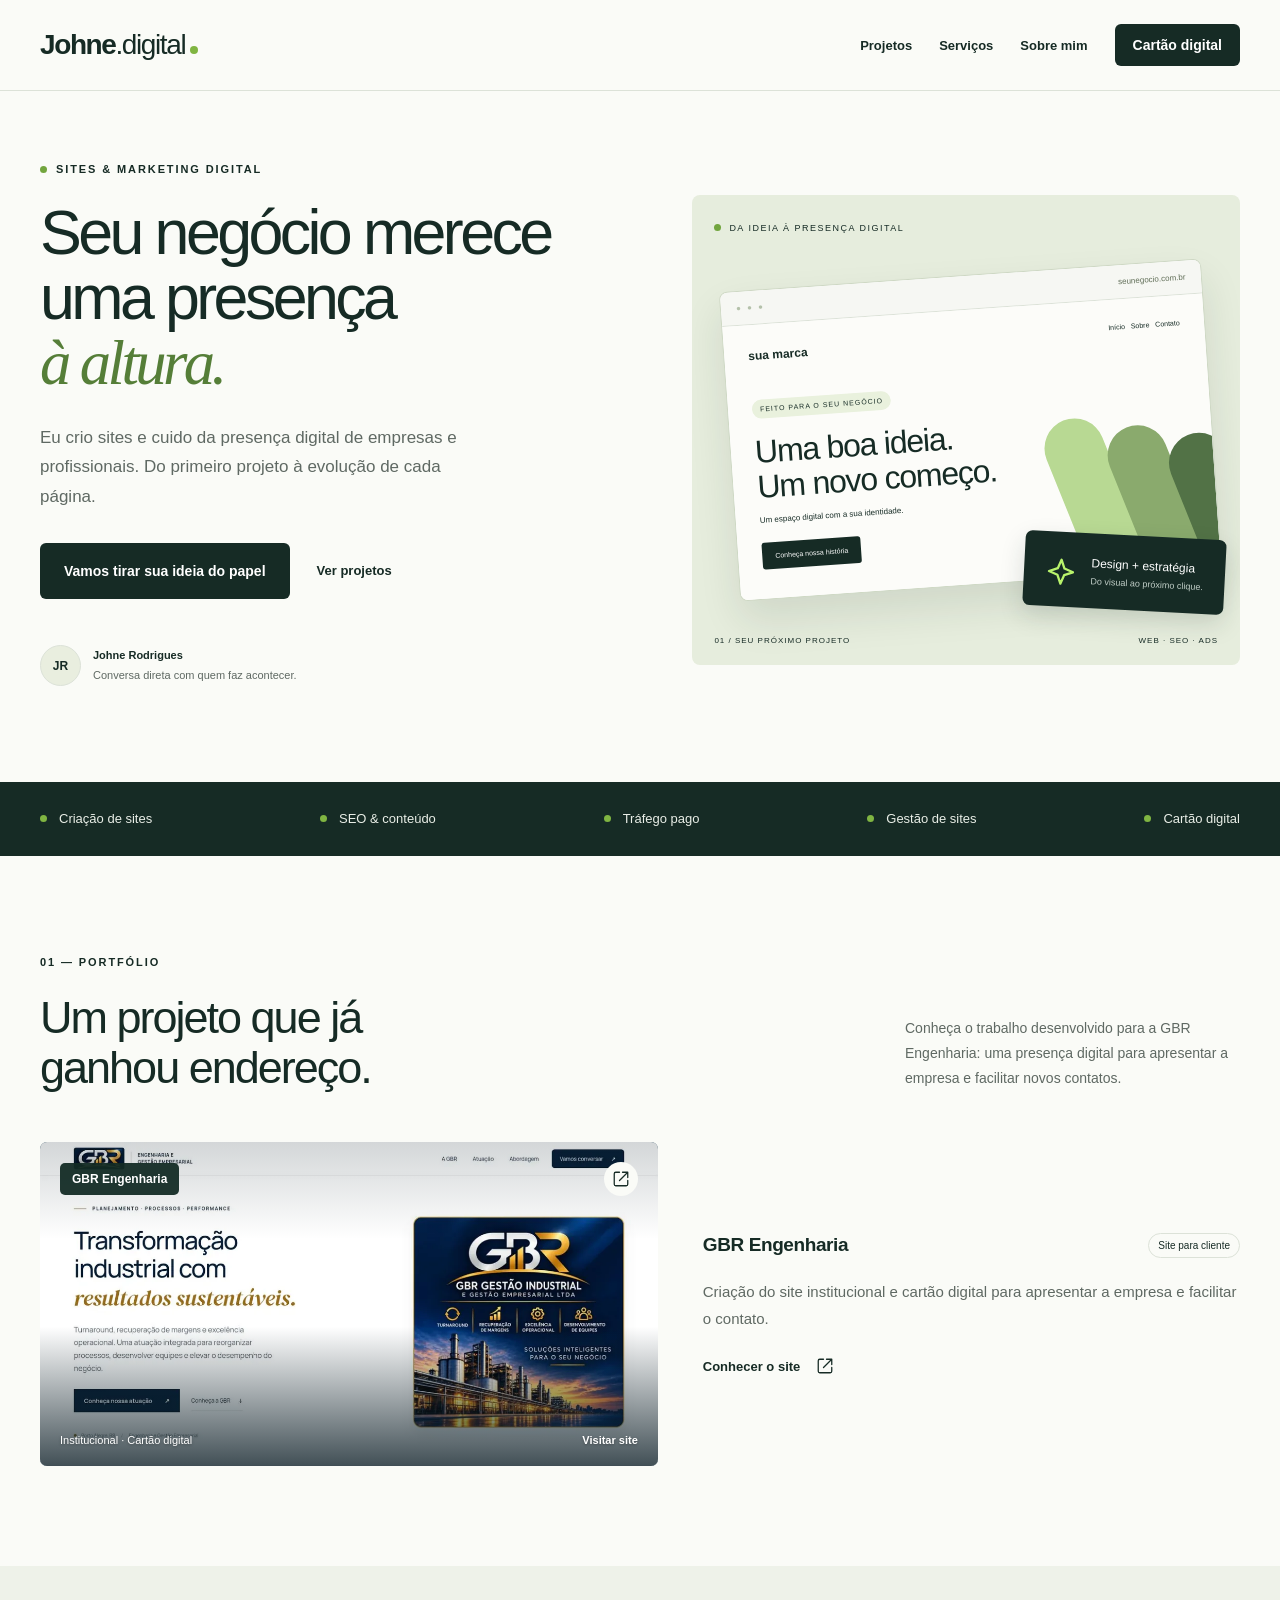
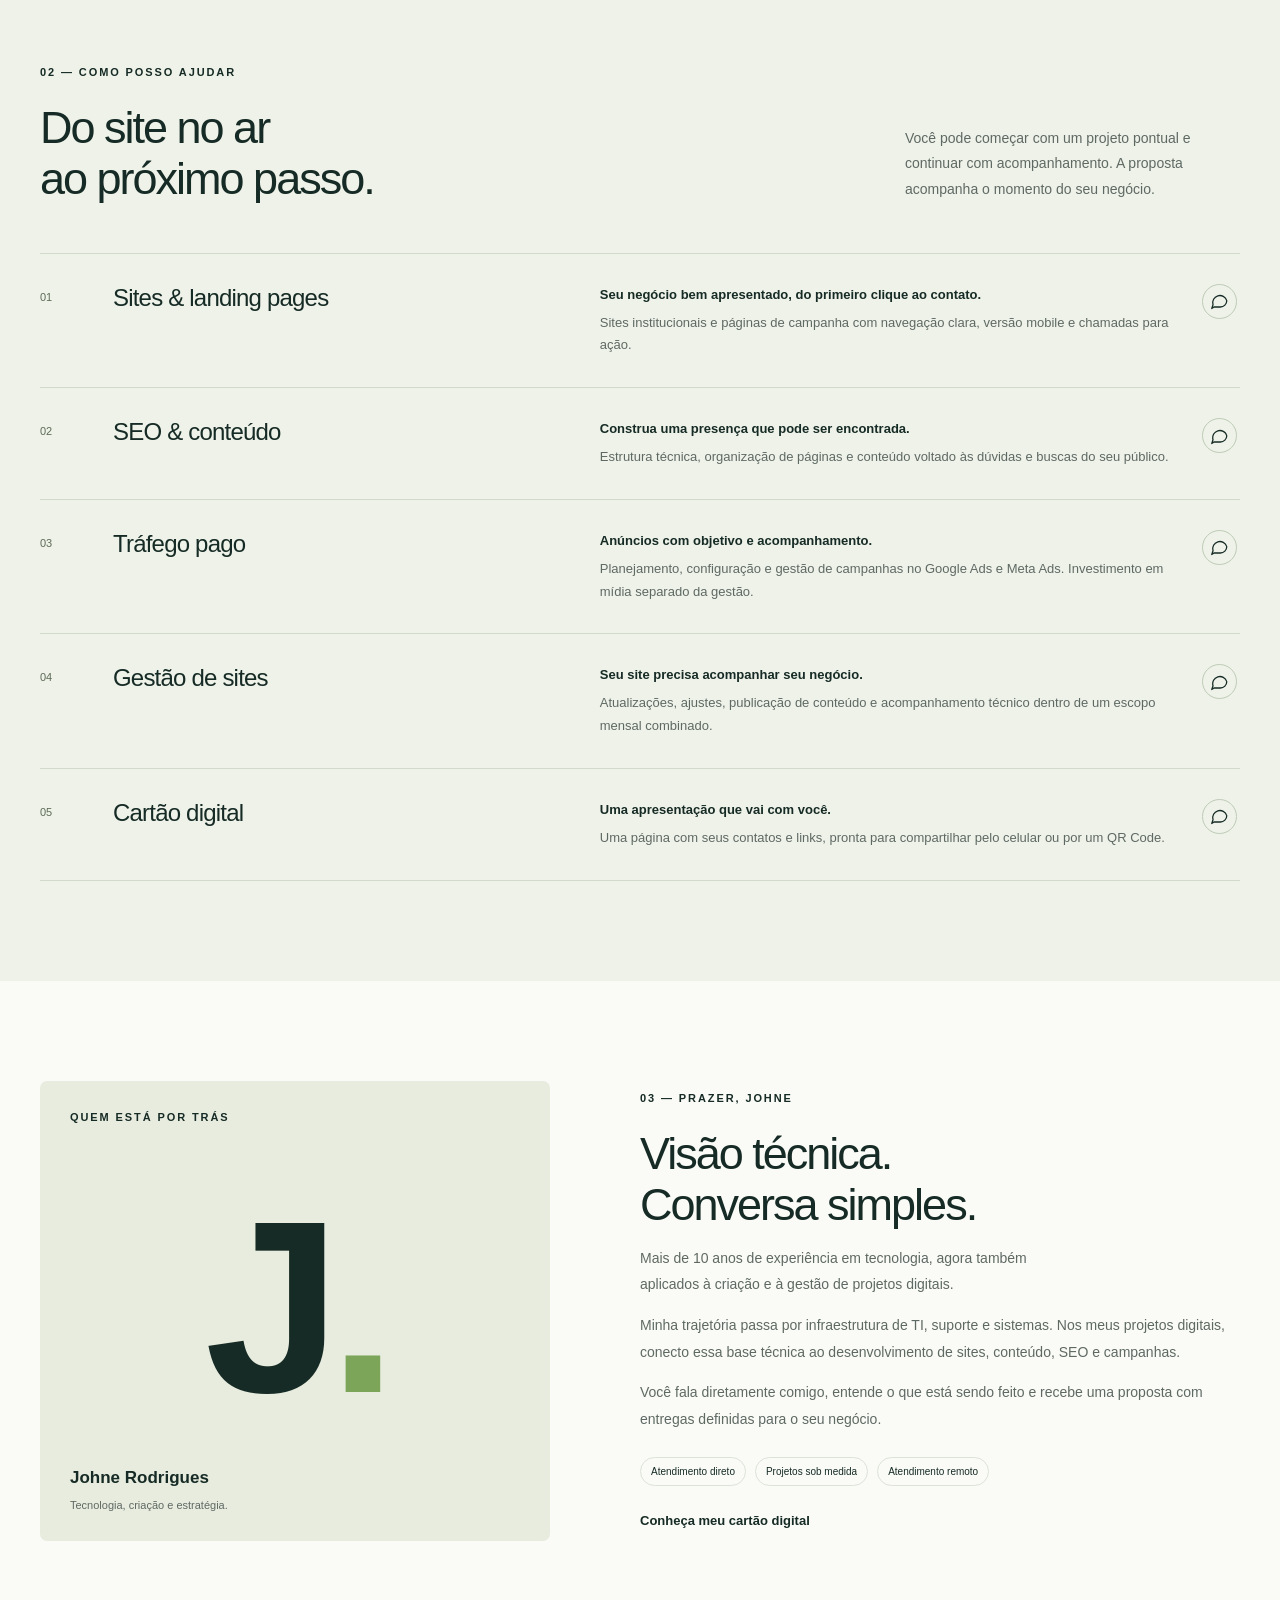
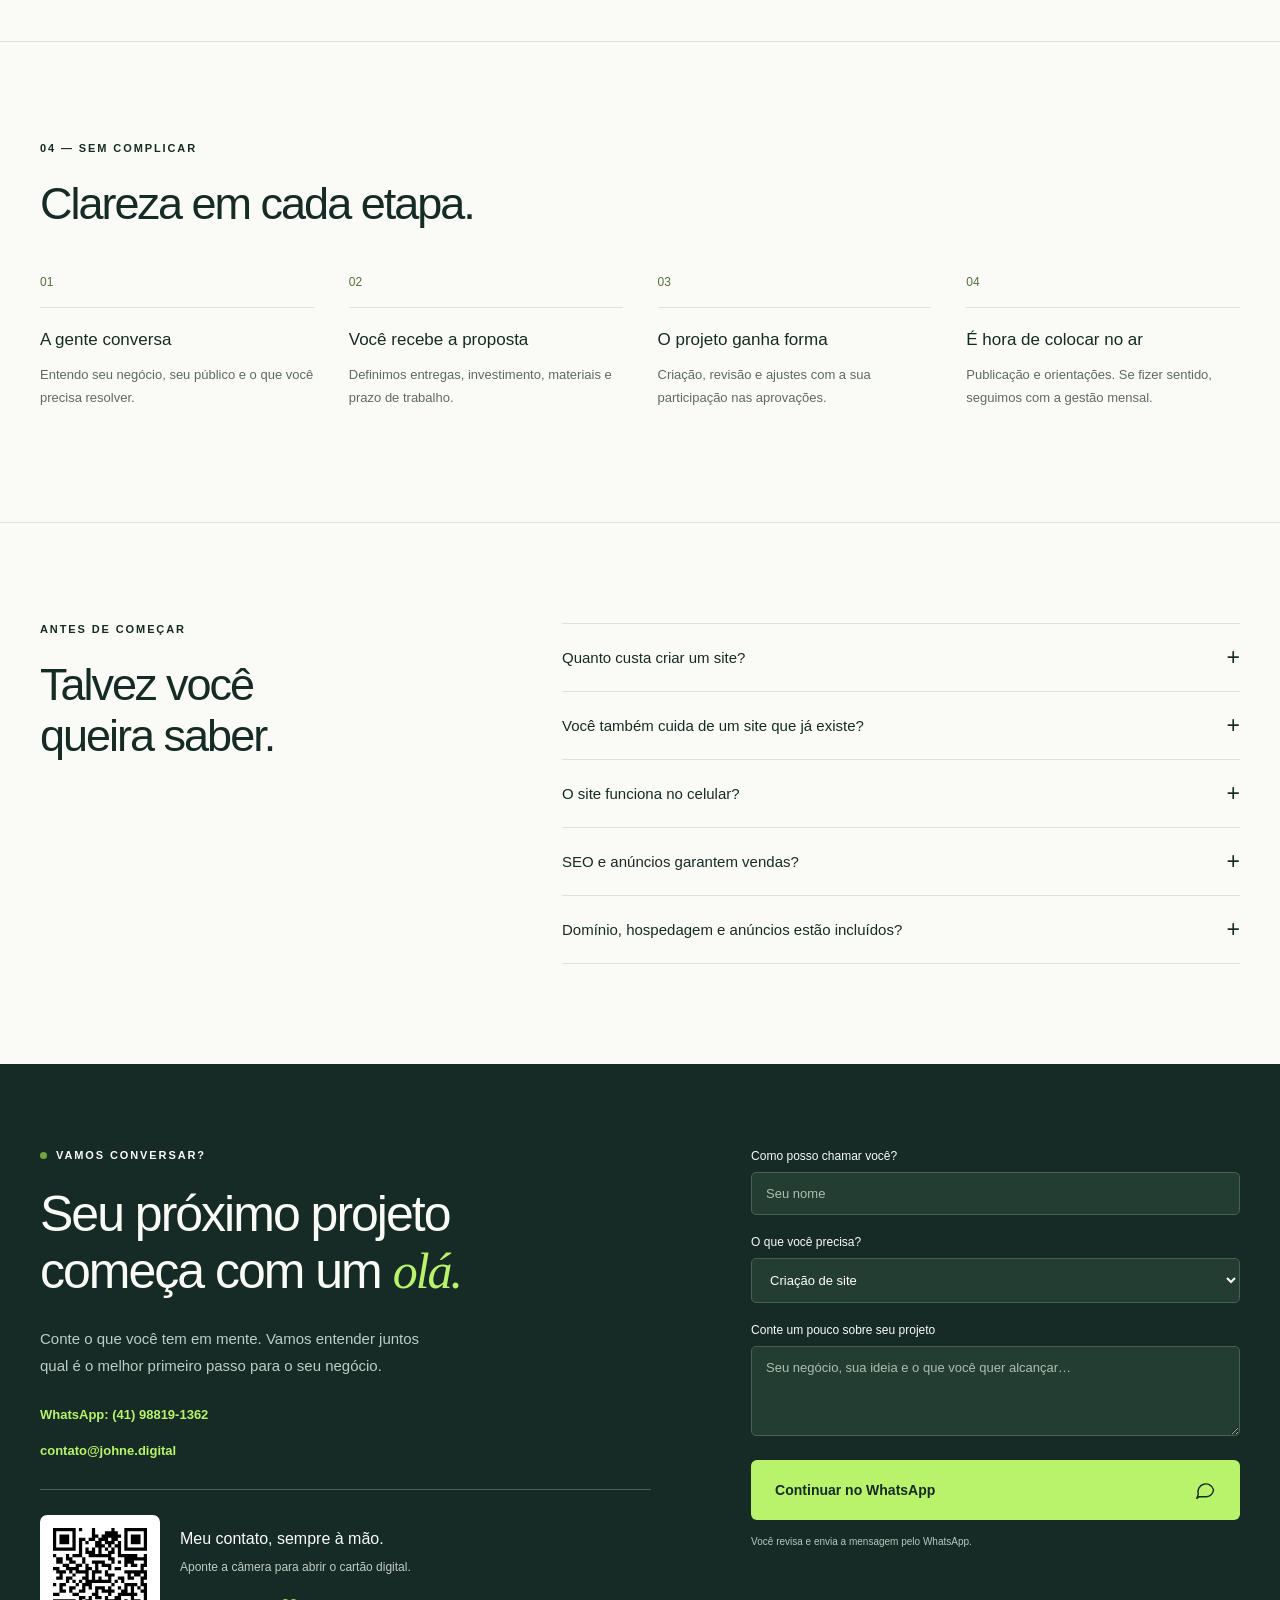
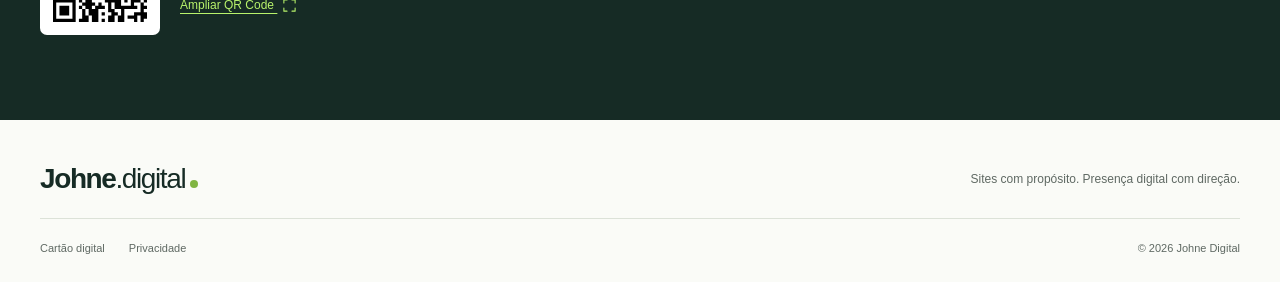
==== commit ba5171b8: "up" ====
--- a/index.html
+++ b/index.html
@@ -1 +1 @@
-<!doctype html><html lang="pt-BR"><head><meta charset="utf-8"><meta name="viewport" content="width=device-width, initial-scale=1"><meta name="theme-color" content="#132b25"><title>Johne Digital | Criação de sites, SEO e marketing digital</title><meta name="description" content="Sites, SEO, tráfego pago e gestão de conteúdo com Johne Rodrigues. Conheça os projetos e converse sobre a presença digital do seu negócio."><link rel="canonical" href="https://johne.digital/"><meta property="og:type" content="website"><meta property="og:locale" content="pt_BR"><meta property="og:title" content="Johne Digital | Criação de sites, SEO e marketing digital"><meta property="og:description" content="Sites, SEO, tráfego pago e gestão de conteúdo com Johne Rodrigues. Conheça os projetos e converse sobre a presença digital do seu negócio."><meta property="og:url" content="https://johne.digital/"><meta property="og:image" content="https://johne.digital/assets/social.png"><meta name="twitter:card" content="summary_large_image"><link rel="icon" type="image/svg+xml" href="assets/favicon.svg"><link rel="stylesheet" href="assets/style.c1701cd277a9.css"><script defer src="assets/config.c68cc4075b70.js"></script><script defer src="assets/main.b6feed0cc365.js"></script><script type="application/ld+json">{"@context": "https://schema.org", "@type": "ProfessionalService", "name": "Johne Digital", "url": "https://johne.digital/", "description": "Criação de sites, SEO, tráfego pago e gestão de sites.", "email": "contato@johne.digital", "telephone": "+55 41 98819-1362", "founder": {"@type": "Person", "name": "Johne Rodrigues"}, "areaServed": "BR"}</script><script defer src="assets/analytics.d964d53e1e2e.js"></script></head><body><a class="skip" href="#conteudo">Pular para o conteúdo</a><header class="header"><div class="wrap nav-wrap"><a class="brand" href="./" aria-label="Johne Digital, início">Johne<span>.digital</span><i></i></a><button class="menu-toggle" type="button" aria-label="Abrir menu" aria-haspopup="dialog" aria-expanded="false" aria-controls="mobile-menu"><svg width="22" height="22" viewBox="0 0 24 24" fill="none" stroke="currentColor" stroke-width="1.8" stroke-linecap="round" aria-hidden="true"><path d="M4 6h16M4 12h16M4 18h16"/></svg></button><nav id="nav" aria-label="Principal"><a href="#projetos">Projetos</a><a href="#servicos">Serviços</a><a href="#sobre">Sobre mim</a><a href="contato/">Cartão digital</a><a class="button small dark" href="#contato">Vamos conversar <svg class="ui-icon" width="20" height="20" viewBox="0 0 24 24" fill="none" stroke="currentColor" stroke-width="1.7" stroke-linecap="round" stroke-linejoin="round" aria-hidden="true" focusable="false"><path d="M21 11.5a8.5 8.5 0 0 1-8.5 8.5H4l-3 2 1.7-5A8.5 8.5 0 1 1 21 11.5Z"/></svg></a></nav></div></header><dialog class="mobile-panel" id="mobile-menu" aria-label="Menu de navegação"><div class="mobile-panel-top"><a class="brand" href="#conteudo" aria-label="Johne Digital, início">Johne<span>.digital</span><i></i></a><button class="menu-close" type="button" aria-label="Fechar menu" autofocus><svg width="22" height="22" viewBox="0 0 24 24" fill="none" stroke="currentColor" stroke-width="1.7" aria-hidden="true"><path d="m6 6 12 12M18 6 6 18"/></svg></button></div><nav class="mobile-navigation" aria-label="Navegação mobile"><a href="#conteudo">Início <svg class="ui-icon" width="20" height="20" viewBox="0 0 24 24" fill="none" stroke="currentColor" stroke-width="1.7" stroke-linecap="round" stroke-linejoin="round" aria-hidden="true" focusable="false"><path d="m9 5 7 7-7 7"/></svg></a><a href="#projetos">Projetos <svg class="ui-icon" width="20" height="20" viewBox="0 0 24 24" fill="none" stroke="currentColor" stroke-width="1.7" stroke-linecap="round" stroke-linejoin="round" aria-hidden="true" focusable="false"><path d="m9 5 7 7-7 7"/></svg></a><a href="#servicos">Serviços <svg class="ui-icon" width="20" height="20" viewBox="0 0 24 24" fill="none" stroke="currentColor" stroke-width="1.7" stroke-linecap="round" stroke-linejoin="round" aria-hidden="true" focusable="false"><path d="m9 5 7 7-7 7"/></svg></a><a href="#sobre">Sobre mim <svg class="ui-icon" width="20" height="20" viewBox="0 0 24 24" fill="none" stroke="currentColor" stroke-width="1.7" stroke-linecap="round" stroke-linejoin="round" aria-hidden="true" focusable="false"><path d="m9 5 7 7-7 7"/></svg></a><a href="contato/">Cartão digital <svg class="ui-icon" width="20" height="20" viewBox="0 0 24 24" fill="none" stroke="currentColor" stroke-width="1.7" stroke-linecap="round" stroke-linejoin="round" aria-hidden="true" focusable="false"><path d="m9 5 7 7-7 7"/></svg></a></nav><a class="button dark mobile-contact" href="#contato">Vamos conversar <svg class="ui-icon" width="20" height="20" viewBox="0 0 24 24" fill="none" stroke="currentColor" stroke-width="1.7" stroke-linecap="round" stroke-linejoin="round" aria-hidden="true" focusable="false"><path d="M21 11.5a8.5 8.5 0 0 1-8.5 8.5H4l-3 2 1.7-5A8.5 8.5 0 1 1 21 11.5Z"/></svg></a></dialog><main id="conteudo"><section class="hero wrap"><div class="hero-copy"><p class="eyebrow"><span class="dot"></span> SITES & MARKETING DIGITAL</p><h1>Seu negócio merece<br>uma presença<br><em>à altura.</em></h1><p class="lead">Eu crio sites e cuido da presença digital de empresas e profissionais. Do primeiro projeto à evolução de cada página.</p><div class="actions"><a class="button dark" href="#contato">Vamos tirar sua ideia do papel</a><a class="text-link" href="#projetos">Ver projetos</a></div><div class="hero-note"><span class="avatar">JR</span><p><strong>Johne Rodrigues</strong><br>Conversa direta com quem faz acontecer.</p></div></div><div class="hero-art" aria-label="Ilustração de um projeto de site responsivo"><div class="art-label"><span class="dot"></span> DA IDEIA À PRESENÇA DIGITAL</div><div class="mock-browser"><div class="browser-bar"><span>● ● ●</span><span>seunegocio.com.br</span></div><div class="mock-body"><div class="mock-nav">sua marca<span>Início &nbsp; Sobre &nbsp; Contato</span></div><span class="mock-pill">FEITO PARA O SEU NEGÓCIO</span><h2>Uma boa ideia.<br>Um novo começo.</h2><p>Um espaço digital com a sua identidade.</p><span class="mock-cta">Conheça nossa história</span><div class="mock-shapes"><i></i><i></i><i></i></div></div></div><div class="floating-badge"><span><svg class="ui-icon" width="20" height="20" viewBox="0 0 24 24" fill="none" stroke="currentColor" stroke-width="1.7" stroke-linecap="round" stroke-linejoin="round" aria-hidden="true" focusable="false"><path d="m12 3 2.5 6.5L21 12l-6.5 2.5L12 21l-2.5-6.5L3 12l6.5-2.5Z"/></svg></span><div>Design + estratégia<strong>Do visual ao próximo clique.</strong></div></div><div class="art-bottom"><span>01 / SEU PRÓXIMO PROJETO</span><span>WEB · SEO · ADS</span></div></div></section><div class="skills-strip"><div class="wrap"><span>Criação de sites</span><span>SEO & conteúdo</span><span>Tráfego pago</span><span>Gestão de sites</span><span>Cartão digital</span></div></div><section class="section wrap" id="projetos"><div class="section-heading"><div><p class="eyebrow">01 — PORTFÓLIO</p><h2>Um projeto que já<br>ganhou endereço.</h2></div><p>Conheça o trabalho desenvolvido para a GBR Engenharia: uma presença digital para apresentar a empresa e facilitar novos contatos.</p></div><div class="projects projects-single"><article class="project"><a class="project-cover gbr gbr-preview" href="https://gbreng.com.br/" aria-label="Visitar o site da GBR Engenharia em nova guia" target="_blank" rel="noopener noreferrer"><img class="project-background" src="assets/gbr-site-640.webp" srcset="assets/gbr-site-640.webp 640w, assets/gbr-site-1200.webp 1200w" sizes="(max-width: 760px) calc(100vw - 40px), (max-width: 1050px) calc(100vw - 48px), (max-width: 1280px) 52vw, 620px" alt="Página inicial do site da GBR Engenharia e Gestão Empresarial" width="1200" height="629" loading="lazy" decoding="async"><span class="cover-top"><span class="preview-label">GBR Engenharia</span><span class="preview-arrow" aria-hidden="true"><svg class="ui-icon" width="20" height="20" viewBox="0 0 24 24" fill="none" stroke="currentColor" stroke-width="1.7" stroke-linecap="round" stroke-linejoin="round" aria-hidden="true" focusable="false"><path d="M14 3h7v7M21 3 10 14M10 3H5a2 2 0 0 0-2 2v14a2 2 0 0 0 2 2h14a2 2 0 0 0 2-2v-5"/></svg></span></span><span class="cover-bottom"><span>Institucional · Cartão digital</span><span class="preview-visit">Visitar site</span></span></a><div class="project-info"><div class="project-title"><h3>GBR Engenharia</h3><span class="tag">Site para cliente</span></div><p>Criação do site institucional e cartão digital para apresentar a empresa e facilitar o contato.</p><a class="text-link" href="https://gbreng.com.br/" target="_blank" rel="noopener noreferrer">Conhecer o site <svg class="ui-icon" width="20" height="20" viewBox="0 0 24 24" fill="none" stroke="currentColor" stroke-width="1.7" stroke-linecap="round" stroke-linejoin="round" aria-hidden="true" focusable="false"><path d="M14 3h7v7M21 3 10 14M10 3H5a2 2 0 0 0-2 2v14a2 2 0 0 0 2 2h14a2 2 0 0 0 2-2v-5"/></svg></a></div></article></div></section><section class="services-section" id="servicos"><div class="wrap section"><div class="section-heading"><div><p class="eyebrow">02 — COMO POSSO AJUDAR</p><h2>Do site no ar<br>ao próximo passo.</h2></div><p>Você pode começar com um projeto pontual e continuar com acompanhamento. A proposta acompanha o momento do seu negócio.</p></div><div class="services"><article class="service"><span class="service-number">01</span><h3>Sites & landing pages</h3><div><h4>Seu negócio bem apresentado, do primeiro clique ao contato.</h4><p>Sites institucionais e páginas de campanha com navegação clara, versão mobile e chamadas para ação.</p></div><a href="#contato" aria-label="Conversar sobre Sites & landing pages"><svg class="ui-icon" width="20" height="20" viewBox="0 0 24 24" fill="none" stroke="currentColor" stroke-width="1.7" stroke-linecap="round" stroke-linejoin="round" aria-hidden="true" focusable="false"><path d="M21 11.5a8.5 8.5 0 0 1-8.5 8.5H4l-3 2 1.7-5A8.5 8.5 0 1 1 21 11.5Z"/></svg></a></article><article class="service"><span class="service-number">02</span><h3>SEO & conteúdo</h3><div><h4>Construa uma presença que pode ser encontrada.</h4><p>Estrutura técnica, organização de páginas e conteúdo voltado às dúvidas e buscas do seu público.</p></div><a href="#contato" aria-label="Conversar sobre SEO & conteúdo"><svg class="ui-icon" width="20" height="20" viewBox="0 0 24 24" fill="none" stroke="currentColor" stroke-width="1.7" stroke-linecap="round" stroke-linejoin="round" aria-hidden="true" focusable="false"><path d="M21 11.5a8.5 8.5 0 0 1-8.5 8.5H4l-3 2 1.7-5A8.5 8.5 0 1 1 21 11.5Z"/></svg></a></article><article class="service"><span class="service-number">03</span><h3>Tráfego pago</h3><div><h4>Anúncios com objetivo e acompanhamento.</h4><p>Planejamento, configuração e gestão de campanhas no Google Ads e Meta Ads. Investimento em mídia separado da gestão.</p></div><a href="#contato" aria-label="Conversar sobre Tráfego pago"><svg class="ui-icon" width="20" height="20" viewBox="0 0 24 24" fill="none" stroke="currentColor" stroke-width="1.7" stroke-linecap="round" stroke-linejoin="round" aria-hidden="true" focusable="false"><path d="M21 11.5a8.5 8.5 0 0 1-8.5 8.5H4l-3 2 1.7-5A8.5 8.5 0 1 1 21 11.5Z"/></svg></a></article><article class="service"><span class="service-number">04</span><h3>Gestão de sites</h3><div><h4>Seu site precisa acompanhar seu negócio.</h4><p>Atualizações, ajustes, publicação de conteúdo e acompanhamento técnico dentro de um escopo mensal combinado.</p></div><a href="#contato" aria-label="Conversar sobre Gestão de sites"><svg class="ui-icon" width="20" height="20" viewBox="0 0 24 24" fill="none" stroke="currentColor" stroke-width="1.7" stroke-linecap="round" stroke-linejoin="round" aria-hidden="true" focusable="false"><path d="M21 11.5a8.5 8.5 0 0 1-8.5 8.5H4l-3 2 1.7-5A8.5 8.5 0 1 1 21 11.5Z"/></svg></a></article><article class="service"><span class="service-number">05</span><h3>Cartão digital</h3><div><h4>Uma apresentação que vai com você.</h4><p>Uma página com seus contatos e links, pronta para compartilhar pelo celular ou por um QR Code.</p></div><a href="#contato" aria-label="Conversar sobre Cartão digital"><svg class="ui-icon" width="20" height="20" viewBox="0 0 24 24" fill="none" stroke="currentColor" stroke-width="1.7" stroke-linecap="round" stroke-linejoin="round" aria-hidden="true" focusable="false"><path d="M21 11.5a8.5 8.5 0 0 1-8.5 8.5H4l-3 2 1.7-5A8.5 8.5 0 1 1 21 11.5Z"/></svg></a></article></div></div></section><section class="section wrap about" id="sobre"><div class="about-art"><span class="eyebrow">QUEM ESTÁ POR TRÁS</span><div class="monogram">J<span>.</span></div><div><strong>Johne Rodrigues</strong><p>Tecnologia, criação e estratégia.</p></div></div><div><p class="eyebrow">03 — PRAZER, JOHNE</p><h2>Visão técnica.<br>Conversa simples.</h2><p class="lead">Mais de 10 anos de experiência em tecnologia, agora também aplicados à criação e à gestão de projetos digitais.</p><p>Minha trajetória passa por infraestrutura de TI, suporte e sistemas. Nos meus projetos digitais, conecto essa base técnica ao desenvolvimento de sites, conteúdo, SEO e campanhas.</p><p>Você fala diretamente comigo, entende o que está sendo feito e recebe uma proposta com entregas definidas para o seu negócio.</p><div class="about-points"><span>Atendimento direto</span><span>Projetos sob medida</span><span>Atendimento remoto</span></div><a class="text-link" href="contato/">Conheça meu cartão digital</a></div></section><section class="process-section"><div class="wrap section"><p class="eyebrow">04 — SEM COMPLICAR</p><h2>Clareza em cada etapa.</h2><div class="steps"><article><span>01</span><h3>A gente conversa</h3><p>Entendo seu negócio, seu público e o que você precisa resolver.</p></article><article><span>02</span><h3>Você recebe a proposta</h3><p>Definimos entregas, investimento, materiais e prazo de trabalho.</p></article><article><span>03</span><h3>O projeto ganha forma</h3><p>Criação, revisão e ajustes com a sua participação nas aprovações.</p></article><article><span>04</span><h3>É hora de colocar no ar</h3><p>Publicação e orientações. Se fizer sentido, seguimos com a gestão mensal.</p></article></div></div></section><section class="section wrap faq"><div><p class="eyebrow">ANTES DE COMEÇAR</p><h2>Talvez você<br>queira saber.</h2></div><div><details><summary>Quanto custa criar um site?</summary><p>Depende do número de páginas, dos conteúdos e das funcionalidades. Depois de entender sua necessidade, envio uma proposta com o que está incluído e as condições de pagamento.</p></details><details><summary>Você também cuida de um site que já existe?</summary><p>Sim. Primeiro avalio a estrutura e os acessos disponíveis para definir quais ajustes, atualizações ou melhorias posso executar.</p></details><details><summary>O site funciona no celular?</summary><p>Sim. Os projetos são desenvolvidos para se adaptar a celulares, tablets e computadores, com atenção à leitura e à navegação.</p></details><details><summary>SEO e anúncios garantem vendas?</summary><p>Não há garantia de posições ou vendas. O trabalho envolve planejamento, implementação e acompanhamento. Os resultados também dependem da concorrência, da oferta, do orçamento e do atendimento do seu negócio.</p></details><details><summary>Domínio, hospedagem e anúncios estão incluídos?</summary><p>Esses custos são discriminados na proposta. A verba paga ao Google ou à Meta é separada do serviço de gestão de campanhas.</p></details></div></section><section class="contact-section" id="contato"><div class="wrap contact-grid"><div><p class="eyebrow"><span class="dot"></span> VAMOS CONVERSAR?</p><h2>Seu próximo projeto<br>começa com um <em>olá.</em></h2><p>Conte o que você tem em mente. Vamos entender juntos qual é o melhor primeiro passo para o seu negócio.</p><a class="text-link" href="https://wa.me/5541988191362" target="_blank" rel="noopener noreferrer">WhatsApp: (41) 98819-1362</a><br><br><a class="text-link" href="mailto:contato@johne.digital">contato@johne.digital</a><div class="contact-qr"><button class="qr-trigger" type="button" data-qr-open aria-haspopup="dialog" aria-controls="qr-dialog" aria-label="Ampliar QR Code do cartão digital"><img src="assets/qr-contato.svg" alt="QR Code para o cartão digital da Johne Digital" width="120" height="120"></button><div><h3>Meu contato, sempre à mão.</h3><p>Aponte a câmera para abrir o cartão digital.</p><button class="qr-expand" type="button" data-qr-open aria-haspopup="dialog" aria-controls="qr-dialog">Ampliar QR Code <svg class="ui-icon" width="20" height="20" viewBox="0 0 24 24" fill="none" stroke="currentColor" stroke-width="1.7" stroke-linecap="round" stroke-linejoin="round" aria-hidden="true" focusable="false"><path d="M8 3H3v5m13-5h5v5M3 16v5h5m13-5v5h-5"/></svg></button></div></div></div><form id="brief-form"><label for="name">Como posso chamar você?</label><input id="name" name="name" placeholder="Seu nome" autocomplete="name" maxlength="100" required><label for="service">O que você precisa?</label><select id="service" name="service"><option>Criação de site</option><option>SEO e conteúdo</option><option>Gestão de anúncios</option><option>Manutenção do site</option><option>Cartão digital</option><option>Quero conversar sobre uma ideia</option></select><label for="message">Conte um pouco sobre seu projeto</label><textarea id="message" name="message" rows="3" placeholder="Seu negócio, sua ideia e o que você quer alcançar…" maxlength="3000" required></textarea><button class="button lime" type="submit">Preparar conversa <svg class="ui-icon" width="20" height="20" viewBox="0 0 24 24" fill="none" stroke="currentColor" stroke-width="1.7" stroke-linecap="round" stroke-linejoin="round" aria-hidden="true" focusable="false"><path d="M21 11.5a8.5 8.5 0 0 1-8.5 8.5H4l-3 2 1.7-5A8.5 8.5 0 1 1 21 11.5Z"/></svg></button><p class="form-note" id="form-note">A mensagem será preparada para você enviar pelo canal de contato disponível.</p><p class="status" id="form-status" role="status"></p></form></div></section></main><footer class="wrap footer"><a class="brand" href="./" aria-label="Johne Digital, início">Johne<span>.digital</span><i></i></a><p>Sites com propósito. Presença digital com direção.</p><div><a href="contato/">Cartão digital</a><a href="privacidade/">Privacidade</a><span>© <span data-year>2026</span> Johne Digital</span></div></footer><a class="mobile-cta" href="#contato">Vamos conversar <svg class="ui-icon" width="20" height="20" viewBox="0 0 24 24" fill="none" stroke="currentColor" stroke-width="1.7" stroke-linecap="round" stroke-linejoin="round" aria-hidden="true" focusable="false"><path d="M21 11.5a8.5 8.5 0 0 1-8.5 8.5H4l-3 2 1.7-5A8.5 8.5 0 1 1 21 11.5Z"/></svg></a><dialog class="qr-dialog" id="qr-dialog" aria-labelledby="qr-title" aria-describedby="qr-description"><button class="qr-close" type="button" data-qr-close aria-label="Fechar QR Code" autofocus>×</button><p class="eyebrow">JOHNE DIGITAL</p><h2 id="qr-title">Vamos manter contato?</h2><p id="qr-description">Aponte a câmera do celular para abrir meu cartão digital.</p><img class="qr-large" src="assets/qr-contato.svg" alt="QR Code para https://johne.digital/contato/" width="360" height="360"><a class="button dark" href="contato/">Abrir cartão digital</a></dialog></body></html>+<!doctype html><html lang="pt-BR"><head><meta charset="utf-8"><meta name="viewport" content="width=device-width, initial-scale=1"><meta name="theme-color" content="#132b25"><title>Johne Digital | Criação de sites, SEO e marketing digital</title><meta name="description" content="Sites, SEO, tráfego pago e gestão de conteúdo com Johne Rodrigues. Conheça os projetos e converse sobre a presença digital do seu negócio."><link rel="canonical" href="https://johne.digital/"><meta property="og:type" content="website"><meta property="og:locale" content="pt_BR"><meta property="og:title" content="Johne Digital | Criação de sites, SEO e marketing digital"><meta property="og:description" content="Sites, SEO, tráfego pago e gestão de conteúdo com Johne Rodrigues. Conheça os projetos e converse sobre a presença digital do seu negócio."><meta property="og:url" content="https://johne.digital/"><meta property="og:image" content="https://johne.digital/assets/social.png"><meta name="twitter:card" content="summary_large_image"><link rel="icon" type="image/svg+xml" href="assets/favicon.svg"><link rel="stylesheet" href="assets/style.c1701cd277a9.css"><script defer src="assets/config.c68cc4075b70.js"></script><script defer src="assets/main.b57d2e2896bd.js"></script><script type="application/ld+json">{"@context": "https://schema.org", "@type": "ProfessionalService", "name": "Johne Digital", "url": "https://johne.digital/", "description": "Criação de sites, SEO, tráfego pago e gestão de sites.", "email": "contato@johne.digital", "telephone": "+55 41 98819-1362", "founder": {"@type": "Person", "name": "Johne Rodrigues"}, "areaServed": "BR"}</script><script defer src="assets/analytics.d964d53e1e2e.js"></script></head><body><a class="skip" href="#conteudo">Pular para o conteúdo</a><header class="header"><div class="wrap nav-wrap"><a class="brand" href="#conteudo" aria-label="Johne Digital, início">Johne<span>.digital</span><i></i></a><button class="menu-toggle" type="button" aria-label="Abrir menu" aria-haspopup="dialog" aria-expanded="false" aria-controls="mobile-menu"><svg width="22" height="22" viewBox="0 0 24 24" fill="none" stroke="currentColor" stroke-width="1.8" stroke-linecap="round" aria-hidden="true"><path d="M4 6h16M4 12h16M4 18h16"/></svg></button><nav id="nav" aria-label="Principal"><a href="#projetos">Projetos</a><a href="#servicos">Serviços</a><a href="#sobre">Sobre mim</a><a class="button small dark" href="contato/">Cartão digital</a></nav></div></header><dialog class="mobile-panel" id="mobile-menu" aria-label="Menu de navegação"><div class="mobile-panel-top"><a class="brand" href="#conteudo" aria-label="Johne Digital, início">Johne<span>.digital</span><i></i></a><button class="menu-close" type="button" aria-label="Fechar menu" autofocus><svg width="22" height="22" viewBox="0 0 24 24" fill="none" stroke="currentColor" stroke-width="1.7" aria-hidden="true"><path d="m6 6 12 12M18 6 6 18"/></svg></button></div><nav class="mobile-navigation" aria-label="Navegação mobile"><a href="#conteudo">Início <svg class="ui-icon" width="20" height="20" viewBox="0 0 24 24" fill="none" stroke="currentColor" stroke-width="1.7" stroke-linecap="round" stroke-linejoin="round" aria-hidden="true" focusable="false"><path d="m9 5 7 7-7 7"/></svg></a><a href="#projetos">Projetos <svg class="ui-icon" width="20" height="20" viewBox="0 0 24 24" fill="none" stroke="currentColor" stroke-width="1.7" stroke-linecap="round" stroke-linejoin="round" aria-hidden="true" focusable="false"><path d="m9 5 7 7-7 7"/></svg></a><a href="#servicos">Serviços <svg class="ui-icon" width="20" height="20" viewBox="0 0 24 24" fill="none" stroke="currentColor" stroke-width="1.7" stroke-linecap="round" stroke-linejoin="round" aria-hidden="true" focusable="false"><path d="m9 5 7 7-7 7"/></svg></a><a href="#sobre">Sobre mim <svg class="ui-icon" width="20" height="20" viewBox="0 0 24 24" fill="none" stroke="currentColor" stroke-width="1.7" stroke-linecap="round" stroke-linejoin="round" aria-hidden="true" focusable="false"><path d="m9 5 7 7-7 7"/></svg></a><a href="contato/">Cartão digital <svg class="ui-icon" width="20" height="20" viewBox="0 0 24 24" fill="none" stroke="currentColor" stroke-width="1.7" stroke-linecap="round" stroke-linejoin="round" aria-hidden="true" focusable="false"><path d="m9 5 7 7-7 7"/></svg></a></nav><a class="button dark mobile-contact" href="#contato">Vamos conversar <svg class="ui-icon" width="20" height="20" viewBox="0 0 24 24" fill="none" stroke="currentColor" stroke-width="1.7" stroke-linecap="round" stroke-linejoin="round" aria-hidden="true" focusable="false"><path d="M21 11.5a8.5 8.5 0 0 1-8.5 8.5H4l-3 2 1.7-5A8.5 8.5 0 1 1 21 11.5Z"/></svg></a></dialog><main id="conteudo"><section class="hero wrap"><div class="hero-copy"><p class="eyebrow"><span class="dot"></span> SITES & MARKETING DIGITAL</p><h1>Seu negócio merece<br>uma presença<br><em>à altura.</em></h1><p class="lead">Eu crio sites e cuido da presença digital de empresas e profissionais. Do primeiro projeto à evolução de cada página.</p><div class="actions"><a class="button dark" href="#contato">Vamos tirar sua ideia do papel</a><a class="text-link" href="#projetos">Ver projetos</a></div><div class="hero-note"><span class="avatar">JR</span><p><strong>Johne Rodrigues</strong><br>Conversa direta com quem faz acontecer.</p></div></div><div class="hero-art" aria-label="Ilustração de um projeto de site responsivo"><div class="art-label"><span class="dot"></span> DA IDEIA À PRESENÇA DIGITAL</div><div class="mock-browser"><div class="browser-bar"><span>● ● ●</span><span>seunegocio.com.br</span></div><div class="mock-body"><div class="mock-nav">sua marca<span>Início &nbsp; Sobre &nbsp; Contato</span></div><span class="mock-pill">FEITO PARA O SEU NEGÓCIO</span><h2>Uma boa ideia.<br>Um novo começo.</h2><p>Um espaço digital com a sua identidade.</p><span class="mock-cta">Conheça nossa história</span><div class="mock-shapes"><i></i><i></i><i></i></div></div></div><div class="floating-badge"><span><svg class="ui-icon" width="20" height="20" viewBox="0 0 24 24" fill="none" stroke="currentColor" stroke-width="1.7" stroke-linecap="round" stroke-linejoin="round" aria-hidden="true" focusable="false"><path d="m12 3 2.5 6.5L21 12l-6.5 2.5L12 21l-2.5-6.5L3 12l6.5-2.5Z"/></svg></span><div>Design + estratégia<strong>Do visual ao próximo clique.</strong></div></div><div class="art-bottom"><span>01 / SEU PRÓXIMO PROJETO</span><span>WEB · SEO · ADS</span></div></div></section><div class="skills-strip"><div class="wrap"><span>Criação de sites</span><span>SEO & conteúdo</span><span>Tráfego pago</span><span>Gestão de sites</span><span>Cartão digital</span></div></div><section class="section wrap" id="projetos"><div class="section-heading"><div><p class="eyebrow">01 — PORTFÓLIO</p><h2>Um projeto que já<br>ganhou endereço.</h2></div><p>Conheça o trabalho desenvolvido para a GBR Engenharia: uma presença digital para apresentar a empresa e facilitar novos contatos.</p></div><div class="projects projects-single"><article class="project"><a class="project-cover gbr gbr-preview" href="https://gbreng.com.br/" aria-label="Visitar o site da GBR Engenharia em nova guia" target="_blank" rel="noopener noreferrer"><img class="project-background" src="assets/gbr-site-640.webp" srcset="assets/gbr-site-640.webp 640w, assets/gbr-site-1200.webp 1200w" sizes="(max-width: 760px) calc(100vw - 40px), (max-width: 1050px) calc(100vw - 48px), (max-width: 1280px) 52vw, 620px" alt="Página inicial do site da GBR Engenharia e Gestão Empresarial" width="1200" height="629" loading="lazy" decoding="async"><span class="cover-top"><span class="preview-label">GBR Engenharia</span><span class="preview-arrow" aria-hidden="true"><svg class="ui-icon" width="20" height="20" viewBox="0 0 24 24" fill="none" stroke="currentColor" stroke-width="1.7" stroke-linecap="round" stroke-linejoin="round" aria-hidden="true" focusable="false"><path d="M14 3h7v7M21 3 10 14M10 3H5a2 2 0 0 0-2 2v14a2 2 0 0 0 2 2h14a2 2 0 0 0 2-2v-5"/></svg></span></span><span class="cover-bottom"><span>Institucional · Cartão digital</span><span class="preview-visit">Visitar site</span></span></a><div class="project-info"><div class="project-title"><h3>GBR Engenharia</h3><span class="tag">Site para cliente</span></div><p>Criação do site institucional e cartão digital para apresentar a empresa e facilitar o contato.</p><a class="text-link" href="https://gbreng.com.br/" target="_blank" rel="noopener noreferrer">Conhecer o site <svg class="ui-icon" width="20" height="20" viewBox="0 0 24 24" fill="none" stroke="currentColor" stroke-width="1.7" stroke-linecap="round" stroke-linejoin="round" aria-hidden="true" focusable="false"><path d="M14 3h7v7M21 3 10 14M10 3H5a2 2 0 0 0-2 2v14a2 2 0 0 0 2 2h14a2 2 0 0 0 2-2v-5"/></svg></a></div></article></div></section><section class="services-section" id="servicos"><div class="wrap section"><div class="section-heading"><div><p class="eyebrow">02 — COMO POSSO AJUDAR</p><h2>Do site no ar<br>ao próximo passo.</h2></div><p>Você pode começar com um projeto pontual e continuar com acompanhamento. A proposta acompanha o momento do seu negócio.</p></div><div class="services"><article class="service"><span class="service-number">01</span><h3>Sites & landing pages</h3><div><h4>Seu negócio bem apresentado, do primeiro clique ao contato.</h4><p>Sites institucionais e páginas de campanha com navegação clara, versão mobile e chamadas para ação.</p></div><a href="#contato" aria-label="Conversar sobre Sites & landing pages"><svg class="ui-icon" width="20" height="20" viewBox="0 0 24 24" fill="none" stroke="currentColor" stroke-width="1.7" stroke-linecap="round" stroke-linejoin="round" aria-hidden="true" focusable="false"><path d="M21 11.5a8.5 8.5 0 0 1-8.5 8.5H4l-3 2 1.7-5A8.5 8.5 0 1 1 21 11.5Z"/></svg></a></article><article class="service"><span class="service-number">02</span><h3>SEO & conteúdo</h3><div><h4>Construa uma presença que pode ser encontrada.</h4><p>Estrutura técnica, organização de páginas e conteúdo voltado às dúvidas e buscas do seu público.</p></div><a href="#contato" aria-label="Conversar sobre SEO & conteúdo"><svg class="ui-icon" width="20" height="20" viewBox="0 0 24 24" fill="none" stroke="currentColor" stroke-width="1.7" stroke-linecap="round" stroke-linejoin="round" aria-hidden="true" focusable="false"><path d="M21 11.5a8.5 8.5 0 0 1-8.5 8.5H4l-3 2 1.7-5A8.5 8.5 0 1 1 21 11.5Z"/></svg></a></article><article class="service"><span class="service-number">03</span><h3>Tráfego pago</h3><div><h4>Anúncios com objetivo e acompanhamento.</h4><p>Planejamento, configuração e gestão de campanhas no Google Ads e Meta Ads. Investimento em mídia separado da gestão.</p></div><a href="#contato" aria-label="Conversar sobre Tráfego pago"><svg class="ui-icon" width="20" height="20" viewBox="0 0 24 24" fill="none" stroke="currentColor" stroke-width="1.7" stroke-linecap="round" stroke-linejoin="round" aria-hidden="true" focusable="false"><path d="M21 11.5a8.5 8.5 0 0 1-8.5 8.5H4l-3 2 1.7-5A8.5 8.5 0 1 1 21 11.5Z"/></svg></a></article><article class="service"><span class="service-number">04</span><h3>Gestão de sites</h3><div><h4>Seu site precisa acompanhar seu negócio.</h4><p>Atualizações, ajustes, publicação de conteúdo e acompanhamento técnico dentro de um escopo mensal combinado.</p></div><a href="#contato" aria-label="Conversar sobre Gestão de sites"><svg class="ui-icon" width="20" height="20" viewBox="0 0 24 24" fill="none" stroke="currentColor" stroke-width="1.7" stroke-linecap="round" stroke-linejoin="round" aria-hidden="true" focusable="false"><path d="M21 11.5a8.5 8.5 0 0 1-8.5 8.5H4l-3 2 1.7-5A8.5 8.5 0 1 1 21 11.5Z"/></svg></a></article><article class="service"><span class="service-number">05</span><h3>Cartão digital</h3><div><h4>Uma apresentação que vai com você.</h4><p>Uma página com seus contatos e links, pronta para compartilhar pelo celular ou por um QR Code.</p></div><a href="#contato" aria-label="Conversar sobre Cartão digital"><svg class="ui-icon" width="20" height="20" viewBox="0 0 24 24" fill="none" stroke="currentColor" stroke-width="1.7" stroke-linecap="round" stroke-linejoin="round" aria-hidden="true" focusable="false"><path d="M21 11.5a8.5 8.5 0 0 1-8.5 8.5H4l-3 2 1.7-5A8.5 8.5 0 1 1 21 11.5Z"/></svg></a></article></div></div></section><section class="section wrap about" id="sobre"><div class="about-art"><span class="eyebrow">QUEM ESTÁ POR TRÁS</span><div class="monogram">J<span>.</span></div><div><strong>Johne Rodrigues</strong><p>Tecnologia, criação e estratégia.</p></div></div><div><p class="eyebrow">03 — PRAZER, JOHNE</p><h2>Visão técnica.<br>Conversa simples.</h2><p class="lead">Mais de 10 anos de experiência em tecnologia, agora também aplicados à criação e à gestão de projetos digitais.</p><p>Minha trajetória passa por infraestrutura de TI, suporte e sistemas. Nos meus projetos digitais, conecto essa base técnica ao desenvolvimento de sites, conteúdo, SEO e campanhas.</p><p>Você fala diretamente comigo, entende o que está sendo feito e recebe uma proposta com entregas definidas para o seu negócio.</p><div class="about-points"><span>Atendimento direto</span><span>Projetos sob medida</span><span>Atendimento remoto</span></div><a class="text-link" href="contato/">Conheça meu cartão digital</a></div></section><section class="process-section"><div class="wrap section"><p class="eyebrow">04 — SEM COMPLICAR</p><h2>Clareza em cada etapa.</h2><div class="steps"><article><span>01</span><h3>A gente conversa</h3><p>Entendo seu negócio, seu público e o que você precisa resolver.</p></article><article><span>02</span><h3>Você recebe a proposta</h3><p>Definimos entregas, investimento, materiais e prazo de trabalho.</p></article><article><span>03</span><h3>O projeto ganha forma</h3><p>Criação, revisão e ajustes com a sua participação nas aprovações.</p></article><article><span>04</span><h3>É hora de colocar no ar</h3><p>Publicação e orientações. Se fizer sentido, seguimos com a gestão mensal.</p></article></div></div></section><section class="section wrap faq"><div><p class="eyebrow">ANTES DE COMEÇAR</p><h2>Talvez você<br>queira saber.</h2></div><div><details><summary>Quanto custa criar um site?</summary><p>Depende do número de páginas, dos conteúdos e das funcionalidades. Depois de entender sua necessidade, envio uma proposta com o que está incluído e as condições de pagamento.</p></details><details><summary>Você também cuida de um site que já existe?</summary><p>Sim. Primeiro avalio a estrutura e os acessos disponíveis para definir quais ajustes, atualizações ou melhorias posso executar.</p></details><details><summary>O site funciona no celular?</summary><p>Sim. Os projetos são desenvolvidos para se adaptar a celulares, tablets e computadores, com atenção à leitura e à navegação.</p></details><details><summary>SEO e anúncios garantem vendas?</summary><p>Não há garantia de posições ou vendas. O trabalho envolve planejamento, implementação e acompanhamento. Os resultados também dependem da concorrência, da oferta, do orçamento e do atendimento do seu negócio.</p></details><details><summary>Domínio, hospedagem e anúncios estão incluídos?</summary><p>Esses custos são discriminados na proposta. A verba paga ao Google ou à Meta é separada do serviço de gestão de campanhas.</p></details></div></section><section class="contact-section" id="contato"><div class="wrap contact-grid"><div><p class="eyebrow"><span class="dot"></span> VAMOS CONVERSAR?</p><h2>Seu próximo projeto<br>começa com um <em>olá.</em></h2><p>Conte o que você tem em mente. Vamos entender juntos qual é o melhor primeiro passo para o seu negócio.</p><a class="text-link" href="https://wa.me/5541988191362" target="_blank" rel="noopener noreferrer">WhatsApp: (41) 98819-1362</a><br><br><a class="text-link" href="mailto:contato@johne.digital">contato@johne.digital</a><div class="contact-qr"><button class="qr-trigger" type="button" data-qr-open aria-haspopup="dialog" aria-controls="qr-dialog" aria-label="Ampliar QR Code do cartão digital"><img src="assets/qr-contato.svg" alt="QR Code para o cartão digital da Johne Digital" width="120" height="120"></button><div><h3>Meu contato, sempre à mão.</h3><p>Aponte a câmera para abrir o cartão digital.</p><button class="qr-expand" type="button" data-qr-open aria-haspopup="dialog" aria-controls="qr-dialog">Ampliar QR Code <svg class="ui-icon" width="20" height="20" viewBox="0 0 24 24" fill="none" stroke="currentColor" stroke-width="1.7" stroke-linecap="round" stroke-linejoin="round" aria-hidden="true" focusable="false"><path d="M8 3H3v5m13-5h5v5M3 16v5h5m13-5v5h-5"/></svg></button></div></div></div><form id="brief-form"><label for="name">Como posso chamar você?</label><input id="name" name="name" placeholder="Seu nome" autocomplete="name" maxlength="100" required><label for="service">O que você precisa?</label><select id="service" name="service"><option>Criação de site</option><option>SEO e conteúdo</option><option>Gestão de anúncios</option><option>Manutenção do site</option><option>Cartão digital</option><option>Quero conversar sobre uma ideia</option></select><label for="message">Conte um pouco sobre seu projeto</label><textarea id="message" name="message" rows="3" placeholder="Seu negócio, sua ideia e o que você quer alcançar…" maxlength="3000" required></textarea><button class="button lime" type="submit">Preparar conversa <svg class="ui-icon" width="20" height="20" viewBox="0 0 24 24" fill="none" stroke="currentColor" stroke-width="1.7" stroke-linecap="round" stroke-linejoin="round" aria-hidden="true" focusable="false"><path d="M21 11.5a8.5 8.5 0 0 1-8.5 8.5H4l-3 2 1.7-5A8.5 8.5 0 1 1 21 11.5Z"/></svg></button><p class="form-note" id="form-note">A mensagem será preparada para você enviar pelo canal de contato disponível.</p><p class="status" id="form-status" role="status"></p></form></div></section></main><footer class="wrap footer"><a class="brand" href="#conteudo" aria-label="Johne Digital, início">Johne<span>.digital</span><i></i></a><p>Sites com propósito. Presença digital com direção.</p><div><a href="contato/">Cartão digital</a><a href="privacidade/">Privacidade</a><span>© <span data-year>2026</span> Johne Digital</span></div></footer><a hidden class="mobile-cta" href="#contato">Vamos conversar <svg class="ui-icon" width="20" height="20" viewBox="0 0 24 24" fill="none" stroke="currentColor" stroke-width="1.7" stroke-linecap="round" stroke-linejoin="round" aria-hidden="true" focusable="false"><path d="M21 11.5a8.5 8.5 0 0 1-8.5 8.5H4l-3 2 1.7-5A8.5 8.5 0 1 1 21 11.5Z"/></svg></a><dialog class="qr-dialog" id="qr-dialog" aria-labelledby="qr-title" aria-describedby="qr-description"><button class="qr-close" type="button" data-qr-close aria-label="Fechar QR Code" autofocus>×</button><p class="eyebrow">JOHNE DIGITAL</p><h2 id="qr-title">Vamos manter contato?</h2><p id="qr-description">Aponte a câmera do celular para abrir meu cartão digital.</p><img class="qr-large" src="assets/qr-contato.svg" alt="QR Code para https://johne.digital/contato/" width="360" height="360"><a class="button dark" href="contato/">Abrir cartão digital</a></dialog></body></html>
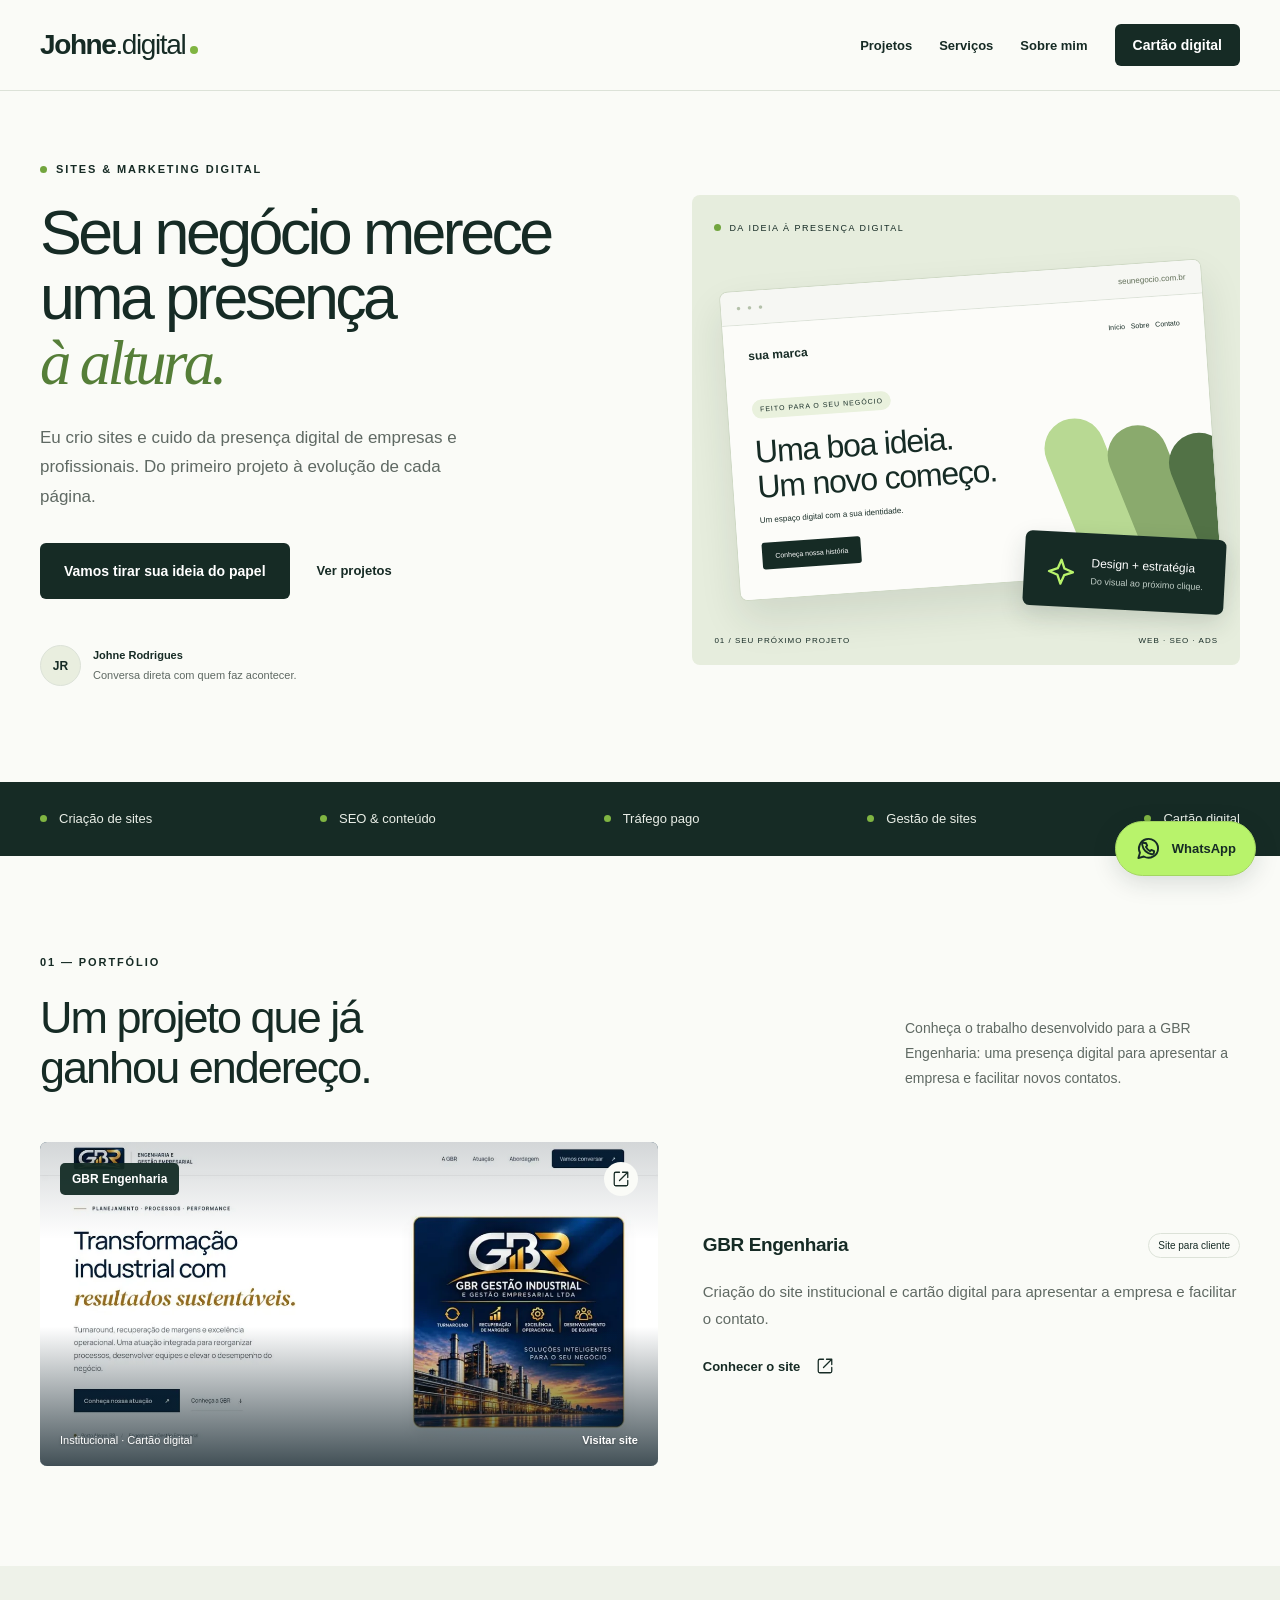
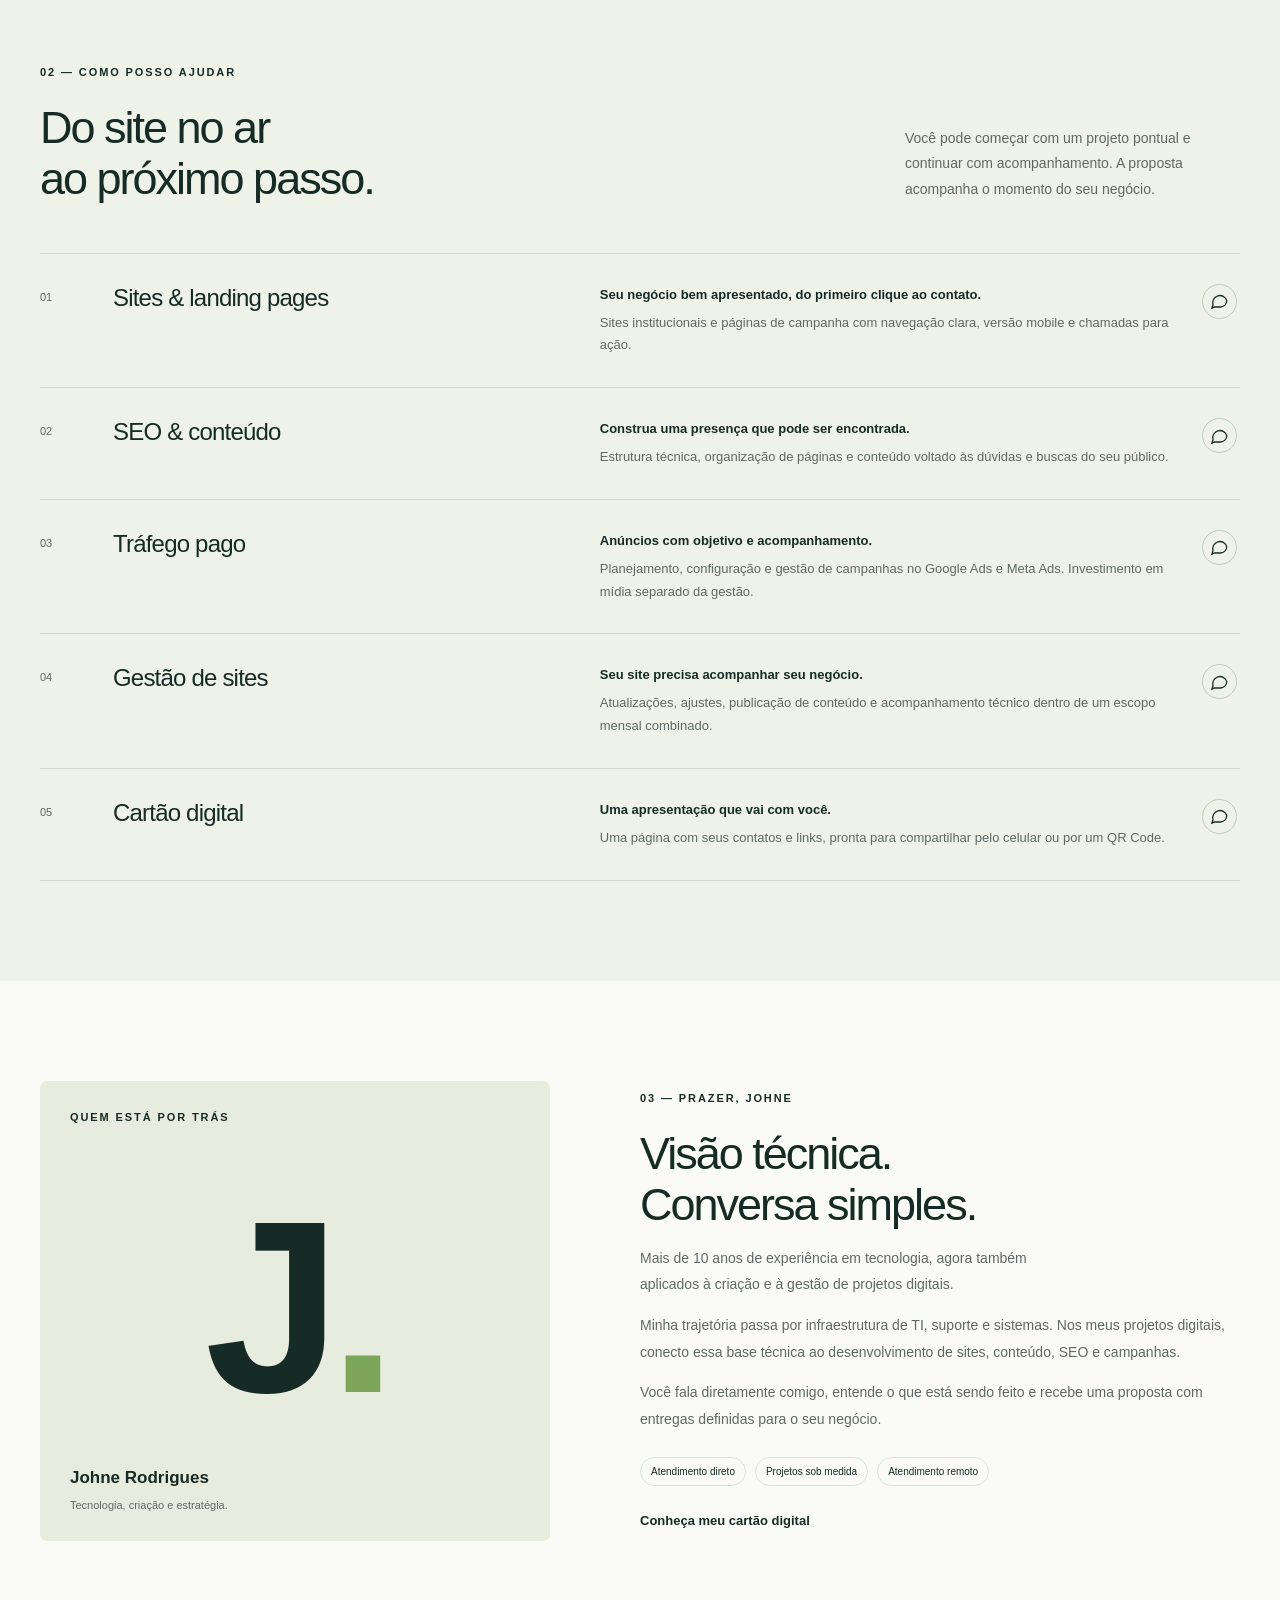
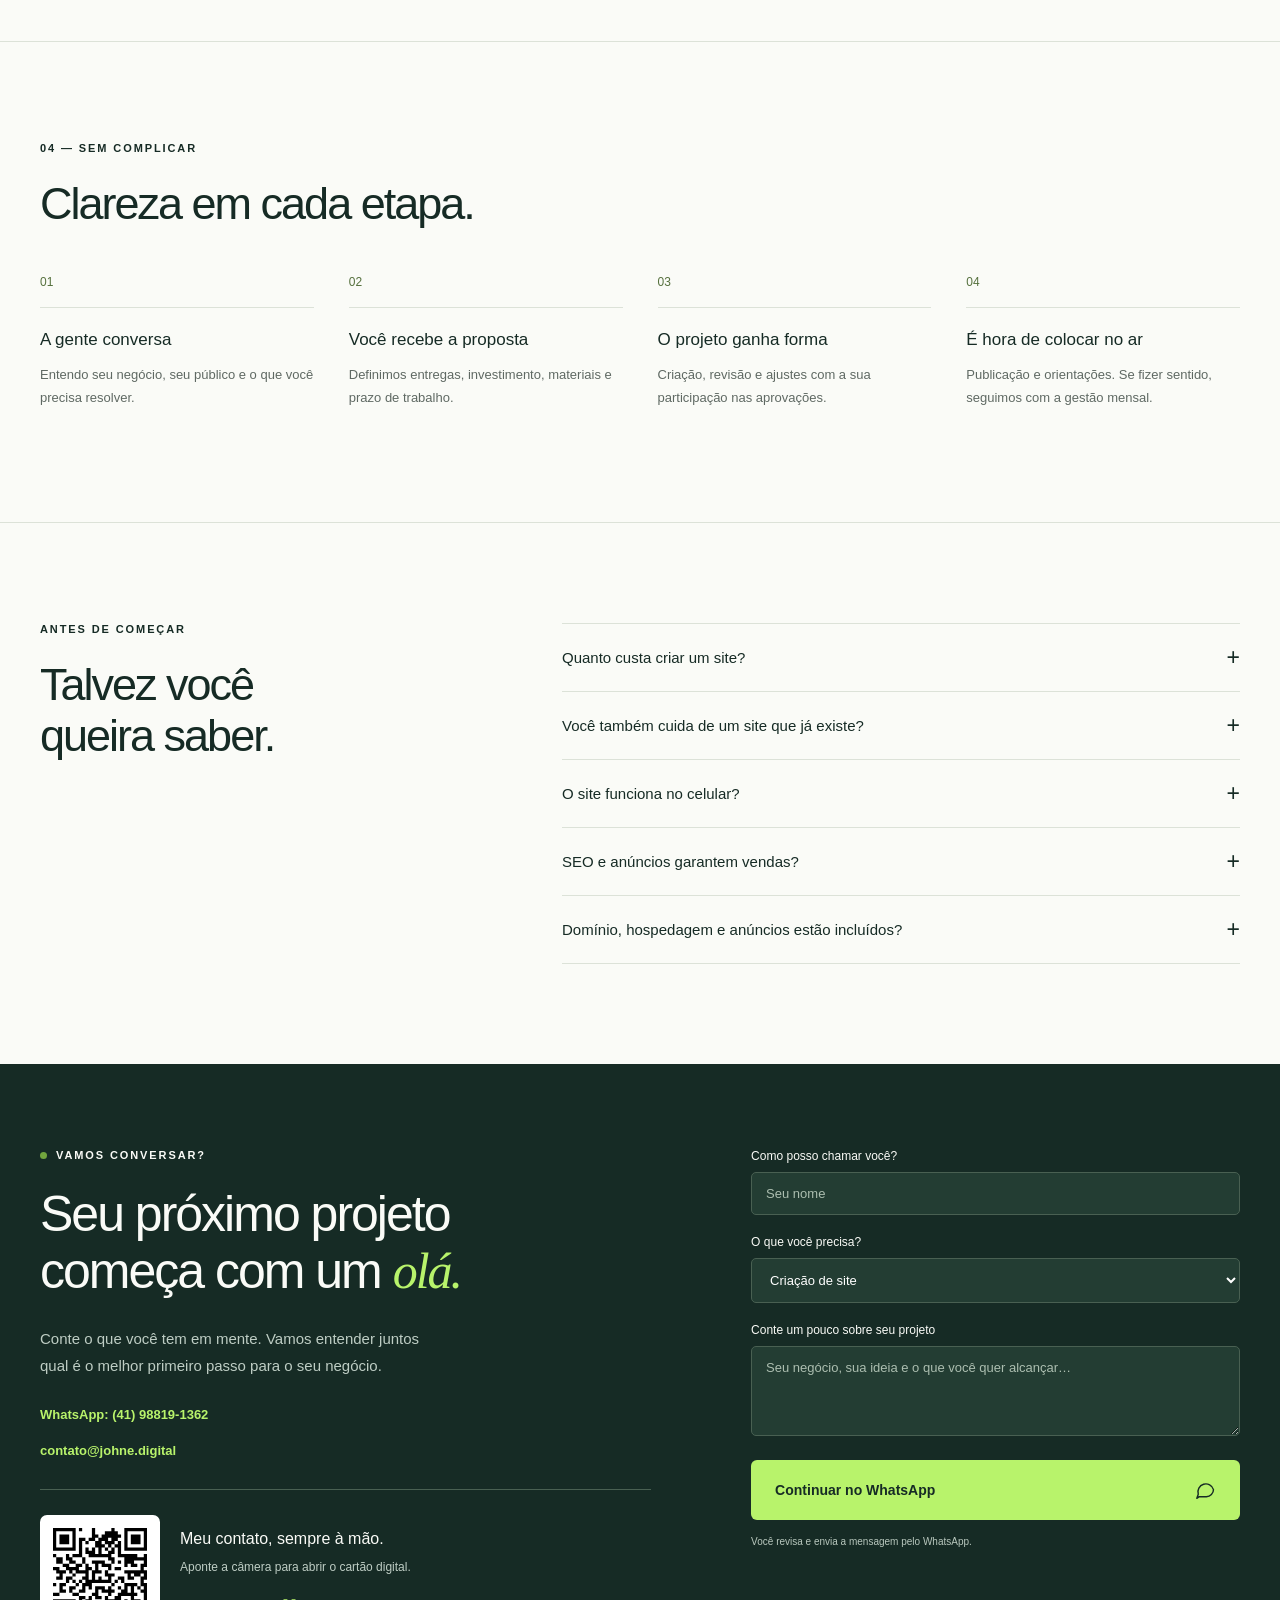
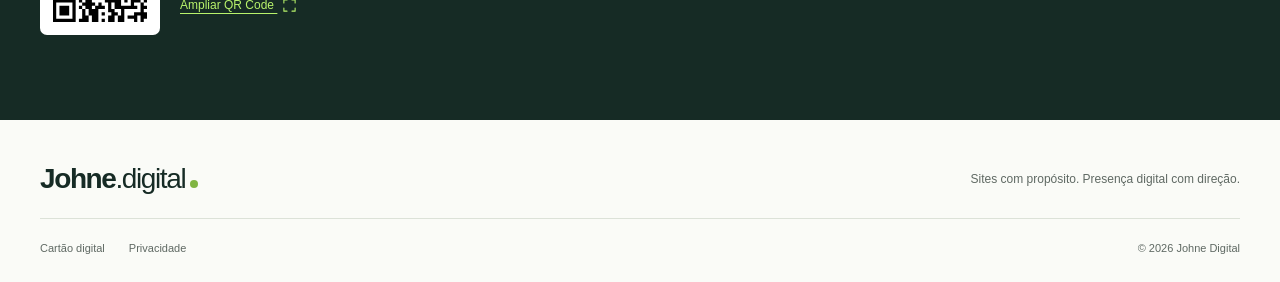
==== commit b8f87c68: "up" ====
--- a/index.html
+++ b/index.html
@@ -1 +1 @@
-<!doctype html><html lang="pt-BR"><head><meta charset="utf-8"><meta name="viewport" content="width=device-width, initial-scale=1"><meta name="theme-color" content="#132b25"><title>Johne Digital | Criação de sites, SEO e marketing digital</title><meta name="description" content="Sites, SEO, tráfego pago e gestão de conteúdo com Johne Rodrigues. Conheça os projetos e converse sobre a presença digital do seu negócio."><link rel="canonical" href="https://johne.digital/"><meta property="og:type" content="website"><meta property="og:locale" content="pt_BR"><meta property="og:title" content="Johne Digital | Criação de sites, SEO e marketing digital"><meta property="og:description" content="Sites, SEO, tráfego pago e gestão de conteúdo com Johne Rodrigues. Conheça os projetos e converse sobre a presença digital do seu negócio."><meta property="og:url" content="https://johne.digital/"><meta property="og:image" content="https://johne.digital/assets/social.png"><meta name="twitter:card" content="summary_large_image"><link rel="icon" type="image/svg+xml" href="assets/favicon.svg"><link rel="stylesheet" href="assets/style.c1701cd277a9.css"><script defer src="assets/config.c68cc4075b70.js"></script><script defer src="assets/main.b57d2e2896bd.js"></script><script type="application/ld+json">{"@context": "https://schema.org", "@type": "ProfessionalService", "name": "Johne Digital", "url": "https://johne.digital/", "description": "Criação de sites, SEO, tráfego pago e gestão de sites.", "email": "contato@johne.digital", "telephone": "+55 41 98819-1362", "founder": {"@type": "Person", "name": "Johne Rodrigues"}, "areaServed": "BR"}</script><script defer src="assets/analytics.d964d53e1e2e.js"></script></head><body><a class="skip" href="#conteudo">Pular para o conteúdo</a><header class="header"><div class="wrap nav-wrap"><a class="brand" href="#conteudo" aria-label="Johne Digital, início">Johne<span>.digital</span><i></i></a><button class="menu-toggle" type="button" aria-label="Abrir menu" aria-haspopup="dialog" aria-expanded="false" aria-controls="mobile-menu"><svg width="22" height="22" viewBox="0 0 24 24" fill="none" stroke="currentColor" stroke-width="1.8" stroke-linecap="round" aria-hidden="true"><path d="M4 6h16M4 12h16M4 18h16"/></svg></button><nav id="nav" aria-label="Principal"><a href="#projetos">Projetos</a><a href="#servicos">Serviços</a><a href="#sobre">Sobre mim</a><a class="button small dark" href="contato/">Cartão digital</a></nav></div></header><dialog class="mobile-panel" id="mobile-menu" aria-label="Menu de navegação"><div class="mobile-panel-top"><a class="brand" href="#conteudo" aria-label="Johne Digital, início">Johne<span>.digital</span><i></i></a><button class="menu-close" type="button" aria-label="Fechar menu" autofocus><svg width="22" height="22" viewBox="0 0 24 24" fill="none" stroke="currentColor" stroke-width="1.7" aria-hidden="true"><path d="m6 6 12 12M18 6 6 18"/></svg></button></div><nav class="mobile-navigation" aria-label="Navegação mobile"><a href="#conteudo">Início <svg class="ui-icon" width="20" height="20" viewBox="0 0 24 24" fill="none" stroke="currentColor" stroke-width="1.7" stroke-linecap="round" stroke-linejoin="round" aria-hidden="true" focusable="false"><path d="m9 5 7 7-7 7"/></svg></a><a href="#projetos">Projetos <svg class="ui-icon" width="20" height="20" viewBox="0 0 24 24" fill="none" stroke="currentColor" stroke-width="1.7" stroke-linecap="round" stroke-linejoin="round" aria-hidden="true" focusable="false"><path d="m9 5 7 7-7 7"/></svg></a><a href="#servicos">Serviços <svg class="ui-icon" width="20" height="20" viewBox="0 0 24 24" fill="none" stroke="currentColor" stroke-width="1.7" stroke-linecap="round" stroke-linejoin="round" aria-hidden="true" focusable="false"><path d="m9 5 7 7-7 7"/></svg></a><a href="#sobre">Sobre mim <svg class="ui-icon" width="20" height="20" viewBox="0 0 24 24" fill="none" stroke="currentColor" stroke-width="1.7" stroke-linecap="round" stroke-linejoin="round" aria-hidden="true" focusable="false"><path d="m9 5 7 7-7 7"/></svg></a><a href="contato/">Cartão digital <svg class="ui-icon" width="20" height="20" viewBox="0 0 24 24" fill="none" stroke="currentColor" stroke-width="1.7" stroke-linecap="round" stroke-linejoin="round" aria-hidden="true" focusable="false"><path d="m9 5 7 7-7 7"/></svg></a></nav><a class="button dark mobile-contact" href="#contato">Vamos conversar <svg class="ui-icon" width="20" height="20" viewBox="0 0 24 24" fill="none" stroke="currentColor" stroke-width="1.7" stroke-linecap="round" stroke-linejoin="round" aria-hidden="true" focusable="false"><path d="M21 11.5a8.5 8.5 0 0 1-8.5 8.5H4l-3 2 1.7-5A8.5 8.5 0 1 1 21 11.5Z"/></svg></a></dialog><main id="conteudo"><section class="hero wrap"><div class="hero-copy"><p class="eyebrow"><span class="dot"></span> SITES & MARKETING DIGITAL</p><h1>Seu negócio merece<br>uma presença<br><em>à altura.</em></h1><p class="lead">Eu crio sites e cuido da presença digital de empresas e profissionais. Do primeiro projeto à evolução de cada página.</p><div class="actions"><a class="button dark" href="#contato">Vamos tirar sua ideia do papel</a><a class="text-link" href="#projetos">Ver projetos</a></div><div class="hero-note"><span class="avatar">JR</span><p><strong>Johne Rodrigues</strong><br>Conversa direta com quem faz acontecer.</p></div></div><div class="hero-art" aria-label="Ilustração de um projeto de site responsivo"><div class="art-label"><span class="dot"></span> DA IDEIA À PRESENÇA DIGITAL</div><div class="mock-browser"><div class="browser-bar"><span>● ● ●</span><span>seunegocio.com.br</span></div><div class="mock-body"><div class="mock-nav">sua marca<span>Início &nbsp; Sobre &nbsp; Contato</span></div><span class="mock-pill">FEITO PARA O SEU NEGÓCIO</span><h2>Uma boa ideia.<br>Um novo começo.</h2><p>Um espaço digital com a sua identidade.</p><span class="mock-cta">Conheça nossa história</span><div class="mock-shapes"><i></i><i></i><i></i></div></div></div><div class="floating-badge"><span><svg class="ui-icon" width="20" height="20" viewBox="0 0 24 24" fill="none" stroke="currentColor" stroke-width="1.7" stroke-linecap="round" stroke-linejoin="round" aria-hidden="true" focusable="false"><path d="m12 3 2.5 6.5L21 12l-6.5 2.5L12 21l-2.5-6.5L3 12l6.5-2.5Z"/></svg></span><div>Design + estratégia<strong>Do visual ao próximo clique.</strong></div></div><div class="art-bottom"><span>01 / SEU PRÓXIMO PROJETO</span><span>WEB · SEO · ADS</span></div></div></section><div class="skills-strip"><div class="wrap"><span>Criação de sites</span><span>SEO & conteúdo</span><span>Tráfego pago</span><span>Gestão de sites</span><span>Cartão digital</span></div></div><section class="section wrap" id="projetos"><div class="section-heading"><div><p class="eyebrow">01 — PORTFÓLIO</p><h2>Um projeto que já<br>ganhou endereço.</h2></div><p>Conheça o trabalho desenvolvido para a GBR Engenharia: uma presença digital para apresentar a empresa e facilitar novos contatos.</p></div><div class="projects projects-single"><article class="project"><a class="project-cover gbr gbr-preview" href="https://gbreng.com.br/" aria-label="Visitar o site da GBR Engenharia em nova guia" target="_blank" rel="noopener noreferrer"><img class="project-background" src="assets/gbr-site-640.webp" srcset="assets/gbr-site-640.webp 640w, assets/gbr-site-1200.webp 1200w" sizes="(max-width: 760px) calc(100vw - 40px), (max-width: 1050px) calc(100vw - 48px), (max-width: 1280px) 52vw, 620px" alt="Página inicial do site da GBR Engenharia e Gestão Empresarial" width="1200" height="629" loading="lazy" decoding="async"><span class="cover-top"><span class="preview-label">GBR Engenharia</span><span class="preview-arrow" aria-hidden="true"><svg class="ui-icon" width="20" height="20" viewBox="0 0 24 24" fill="none" stroke="currentColor" stroke-width="1.7" stroke-linecap="round" stroke-linejoin="round" aria-hidden="true" focusable="false"><path d="M14 3h7v7M21 3 10 14M10 3H5a2 2 0 0 0-2 2v14a2 2 0 0 0 2 2h14a2 2 0 0 0 2-2v-5"/></svg></span></span><span class="cover-bottom"><span>Institucional · Cartão digital</span><span class="preview-visit">Visitar site</span></span></a><div class="project-info"><div class="project-title"><h3>GBR Engenharia</h3><span class="tag">Site para cliente</span></div><p>Criação do site institucional e cartão digital para apresentar a empresa e facilitar o contato.</p><a class="text-link" href="https://gbreng.com.br/" target="_blank" rel="noopener noreferrer">Conhecer o site <svg class="ui-icon" width="20" height="20" viewBox="0 0 24 24" fill="none" stroke="currentColor" stroke-width="1.7" stroke-linecap="round" stroke-linejoin="round" aria-hidden="true" focusable="false"><path d="M14 3h7v7M21 3 10 14M10 3H5a2 2 0 0 0-2 2v14a2 2 0 0 0 2 2h14a2 2 0 0 0 2-2v-5"/></svg></a></div></article></div></section><section class="services-section" id="servicos"><div class="wrap section"><div class="section-heading"><div><p class="eyebrow">02 — COMO POSSO AJUDAR</p><h2>Do site no ar<br>ao próximo passo.</h2></div><p>Você pode começar com um projeto pontual e continuar com acompanhamento. A proposta acompanha o momento do seu negócio.</p></div><div class="services"><article class="service"><span class="service-number">01</span><h3>Sites & landing pages</h3><div><h4>Seu negócio bem apresentado, do primeiro clique ao contato.</h4><p>Sites institucionais e páginas de campanha com navegação clara, versão mobile e chamadas para ação.</p></div><a href="#contato" aria-label="Conversar sobre Sites & landing pages"><svg class="ui-icon" width="20" height="20" viewBox="0 0 24 24" fill="none" stroke="currentColor" stroke-width="1.7" stroke-linecap="round" stroke-linejoin="round" aria-hidden="true" focusable="false"><path d="M21 11.5a8.5 8.5 0 0 1-8.5 8.5H4l-3 2 1.7-5A8.5 8.5 0 1 1 21 11.5Z"/></svg></a></article><article class="service"><span class="service-number">02</span><h3>SEO & conteúdo</h3><div><h4>Construa uma presença que pode ser encontrada.</h4><p>Estrutura técnica, organização de páginas e conteúdo voltado às dúvidas e buscas do seu público.</p></div><a href="#contato" aria-label="Conversar sobre SEO & conteúdo"><svg class="ui-icon" width="20" height="20" viewBox="0 0 24 24" fill="none" stroke="currentColor" stroke-width="1.7" stroke-linecap="round" stroke-linejoin="round" aria-hidden="true" focusable="false"><path d="M21 11.5a8.5 8.5 0 0 1-8.5 8.5H4l-3 2 1.7-5A8.5 8.5 0 1 1 21 11.5Z"/></svg></a></article><article class="service"><span class="service-number">03</span><h3>Tráfego pago</h3><div><h4>Anúncios com objetivo e acompanhamento.</h4><p>Planejamento, configuração e gestão de campanhas no Google Ads e Meta Ads. Investimento em mídia separado da gestão.</p></div><a href="#contato" aria-label="Conversar sobre Tráfego pago"><svg class="ui-icon" width="20" height="20" viewBox="0 0 24 24" fill="none" stroke="currentColor" stroke-width="1.7" stroke-linecap="round" stroke-linejoin="round" aria-hidden="true" focusable="false"><path d="M21 11.5a8.5 8.5 0 0 1-8.5 8.5H4l-3 2 1.7-5A8.5 8.5 0 1 1 21 11.5Z"/></svg></a></article><article class="service"><span class="service-number">04</span><h3>Gestão de sites</h3><div><h4>Seu site precisa acompanhar seu negócio.</h4><p>Atualizações, ajustes, publicação de conteúdo e acompanhamento técnico dentro de um escopo mensal combinado.</p></div><a href="#contato" aria-label="Conversar sobre Gestão de sites"><svg class="ui-icon" width="20" height="20" viewBox="0 0 24 24" fill="none" stroke="currentColor" stroke-width="1.7" stroke-linecap="round" stroke-linejoin="round" aria-hidden="true" focusable="false"><path d="M21 11.5a8.5 8.5 0 0 1-8.5 8.5H4l-3 2 1.7-5A8.5 8.5 0 1 1 21 11.5Z"/></svg></a></article><article class="service"><span class="service-number">05</span><h3>Cartão digital</h3><div><h4>Uma apresentação que vai com você.</h4><p>Uma página com seus contatos e links, pronta para compartilhar pelo celular ou por um QR Code.</p></div><a href="#contato" aria-label="Conversar sobre Cartão digital"><svg class="ui-icon" width="20" height="20" viewBox="0 0 24 24" fill="none" stroke="currentColor" stroke-width="1.7" stroke-linecap="round" stroke-linejoin="round" aria-hidden="true" focusable="false"><path d="M21 11.5a8.5 8.5 0 0 1-8.5 8.5H4l-3 2 1.7-5A8.5 8.5 0 1 1 21 11.5Z"/></svg></a></article></div></div></section><section class="section wrap about" id="sobre"><div class="about-art"><span class="eyebrow">QUEM ESTÁ POR TRÁS</span><div class="monogram">J<span>.</span></div><div><strong>Johne Rodrigues</strong><p>Tecnologia, criação e estratégia.</p></div></div><div><p class="eyebrow">03 — PRAZER, JOHNE</p><h2>Visão técnica.<br>Conversa simples.</h2><p class="lead">Mais de 10 anos de experiência em tecnologia, agora também aplicados à criação e à gestão de projetos digitais.</p><p>Minha trajetória passa por infraestrutura de TI, suporte e sistemas. Nos meus projetos digitais, conecto essa base técnica ao desenvolvimento de sites, conteúdo, SEO e campanhas.</p><p>Você fala diretamente comigo, entende o que está sendo feito e recebe uma proposta com entregas definidas para o seu negócio.</p><div class="about-points"><span>Atendimento direto</span><span>Projetos sob medida</span><span>Atendimento remoto</span></div><a class="text-link" href="contato/">Conheça meu cartão digital</a></div></section><section class="process-section"><div class="wrap section"><p class="eyebrow">04 — SEM COMPLICAR</p><h2>Clareza em cada etapa.</h2><div class="steps"><article><span>01</span><h3>A gente conversa</h3><p>Entendo seu negócio, seu público e o que você precisa resolver.</p></article><article><span>02</span><h3>Você recebe a proposta</h3><p>Definimos entregas, investimento, materiais e prazo de trabalho.</p></article><article><span>03</span><h3>O projeto ganha forma</h3><p>Criação, revisão e ajustes com a sua participação nas aprovações.</p></article><article><span>04</span><h3>É hora de colocar no ar</h3><p>Publicação e orientações. Se fizer sentido, seguimos com a gestão mensal.</p></article></div></div></section><section class="section wrap faq"><div><p class="eyebrow">ANTES DE COMEÇAR</p><h2>Talvez você<br>queira saber.</h2></div><div><details><summary>Quanto custa criar um site?</summary><p>Depende do número de páginas, dos conteúdos e das funcionalidades. Depois de entender sua necessidade, envio uma proposta com o que está incluído e as condições de pagamento.</p></details><details><summary>Você também cuida de um site que já existe?</summary><p>Sim. Primeiro avalio a estrutura e os acessos disponíveis para definir quais ajustes, atualizações ou melhorias posso executar.</p></details><details><summary>O site funciona no celular?</summary><p>Sim. Os projetos são desenvolvidos para se adaptar a celulares, tablets e computadores, com atenção à leitura e à navegação.</p></details><details><summary>SEO e anúncios garantem vendas?</summary><p>Não há garantia de posições ou vendas. O trabalho envolve planejamento, implementação e acompanhamento. Os resultados também dependem da concorrência, da oferta, do orçamento e do atendimento do seu negócio.</p></details><details><summary>Domínio, hospedagem e anúncios estão incluídos?</summary><p>Esses custos são discriminados na proposta. A verba paga ao Google ou à Meta é separada do serviço de gestão de campanhas.</p></details></div></section><section class="contact-section" id="contato"><div class="wrap contact-grid"><div><p class="eyebrow"><span class="dot"></span> VAMOS CONVERSAR?</p><h2>Seu próximo projeto<br>começa com um <em>olá.</em></h2><p>Conte o que você tem em mente. Vamos entender juntos qual é o melhor primeiro passo para o seu negócio.</p><a class="text-link" href="https://wa.me/5541988191362" target="_blank" rel="noopener noreferrer">WhatsApp: (41) 98819-1362</a><br><br><a class="text-link" href="mailto:contato@johne.digital">contato@johne.digital</a><div class="contact-qr"><button class="qr-trigger" type="button" data-qr-open aria-haspopup="dialog" aria-controls="qr-dialog" aria-label="Ampliar QR Code do cartão digital"><img src="assets/qr-contato.svg" alt="QR Code para o cartão digital da Johne Digital" width="120" height="120"></button><div><h3>Meu contato, sempre à mão.</h3><p>Aponte a câmera para abrir o cartão digital.</p><button class="qr-expand" type="button" data-qr-open aria-haspopup="dialog" aria-controls="qr-dialog">Ampliar QR Code <svg class="ui-icon" width="20" height="20" viewBox="0 0 24 24" fill="none" stroke="currentColor" stroke-width="1.7" stroke-linecap="round" stroke-linejoin="round" aria-hidden="true" focusable="false"><path d="M8 3H3v5m13-5h5v5M3 16v5h5m13-5v5h-5"/></svg></button></div></div></div><form id="brief-form"><label for="name">Como posso chamar você?</label><input id="name" name="name" placeholder="Seu nome" autocomplete="name" maxlength="100" required><label for="service">O que você precisa?</label><select id="service" name="service"><option>Criação de site</option><option>SEO e conteúdo</option><option>Gestão de anúncios</option><option>Manutenção do site</option><option>Cartão digital</option><option>Quero conversar sobre uma ideia</option></select><label for="message">Conte um pouco sobre seu projeto</label><textarea id="message" name="message" rows="3" placeholder="Seu negócio, sua ideia e o que você quer alcançar…" maxlength="3000" required></textarea><button class="button lime" type="submit">Preparar conversa <svg class="ui-icon" width="20" height="20" viewBox="0 0 24 24" fill="none" stroke="currentColor" stroke-width="1.7" stroke-linecap="round" stroke-linejoin="round" aria-hidden="true" focusable="false"><path d="M21 11.5a8.5 8.5 0 0 1-8.5 8.5H4l-3 2 1.7-5A8.5 8.5 0 1 1 21 11.5Z"/></svg></button><p class="form-note" id="form-note">A mensagem será preparada para você enviar pelo canal de contato disponível.</p><p class="status" id="form-status" role="status"></p></form></div></section></main><footer class="wrap footer"><a class="brand" href="#conteudo" aria-label="Johne Digital, início">Johne<span>.digital</span><i></i></a><p>Sites com propósito. Presença digital com direção.</p><div><a href="contato/">Cartão digital</a><a href="privacidade/">Privacidade</a><span>© <span data-year>2026</span> Johne Digital</span></div></footer><a hidden class="mobile-cta" href="#contato">Vamos conversar <svg class="ui-icon" width="20" height="20" viewBox="0 0 24 24" fill="none" stroke="currentColor" stroke-width="1.7" stroke-linecap="round" stroke-linejoin="round" aria-hidden="true" focusable="false"><path d="M21 11.5a8.5 8.5 0 0 1-8.5 8.5H4l-3 2 1.7-5A8.5 8.5 0 1 1 21 11.5Z"/></svg></a><dialog class="qr-dialog" id="qr-dialog" aria-labelledby="qr-title" aria-describedby="qr-description"><button class="qr-close" type="button" data-qr-close aria-label="Fechar QR Code" autofocus>×</button><p class="eyebrow">JOHNE DIGITAL</p><h2 id="qr-title">Vamos manter contato?</h2><p id="qr-description">Aponte a câmera do celular para abrir meu cartão digital.</p><img class="qr-large" src="assets/qr-contato.svg" alt="QR Code para https://johne.digital/contato/" width="360" height="360"><a class="button dark" href="contato/">Abrir cartão digital</a></dialog></body></html>+<!doctype html><html lang="pt-BR"><head><meta charset="utf-8"><meta name="viewport" content="width=device-width, initial-scale=1"><meta name="theme-color" content="#132b25"><title>Johne Digital | Criação de sites, SEO e marketing digital</title><meta name="description" content="Sites, SEO, tráfego pago e gestão de conteúdo com Johne Rodrigues. Conheça os projetos e converse sobre a presença digital do seu negócio."><link rel="canonical" href="https://johne.digital/"><meta property="og:type" content="website"><meta property="og:locale" content="pt_BR"><meta property="og:title" content="Johne Digital | Criação de sites, SEO e marketing digital"><meta property="og:description" content="Sites, SEO, tráfego pago e gestão de conteúdo com Johne Rodrigues. Conheça os projetos e converse sobre a presença digital do seu negócio."><meta property="og:url" content="https://johne.digital/"><meta property="og:image" content="https://johne.digital/assets/social.png"><meta name="twitter:card" content="summary_large_image"><link rel="icon" type="image/svg+xml" href="assets/favicon.svg"><link rel="stylesheet" href="assets/style.1840b319cd4c.css"><script defer src="assets/config.c68cc4075b70.js"></script><script defer src="assets/main.7eb229c5d665.js"></script><script type="application/ld+json">{"@context": "https://schema.org", "@type": "ProfessionalService", "name": "Johne Digital", "url": "https://johne.digital/", "description": "Criação de sites, SEO, tráfego pago e gestão de sites.", "email": "contato@johne.digital", "telephone": "+55 41 98819-1362", "founder": {"@type": "Person", "name": "Johne Rodrigues"}, "areaServed": "BR"}</script><script defer src="assets/analytics.d964d53e1e2e.js"></script></head><body><a class="skip" href="#conteudo">Pular para o conteúdo</a><header class="header"><div class="wrap nav-wrap"><a class="brand" href="#conteudo" aria-label="Johne Digital, início">Johne<span>.digital</span><i></i></a><button class="menu-toggle" type="button" aria-label="Abrir menu" aria-haspopup="dialog" aria-expanded="false" aria-controls="mobile-menu"><svg width="22" height="22" viewBox="0 0 24 24" fill="none" stroke="currentColor" stroke-width="1.8" stroke-linecap="round" aria-hidden="true"><path d="M4 6h16M4 12h16M4 18h16"/></svg></button><nav id="nav" aria-label="Principal"><a href="#projetos">Projetos</a><a href="#servicos">Serviços</a><a href="#sobre">Sobre mim</a><a class="button small dark" href="contato/">Cartão digital</a></nav></div></header><dialog class="mobile-panel" id="mobile-menu" aria-label="Menu de navegação"><div class="mobile-panel-top"><a class="brand" href="#conteudo" aria-label="Johne Digital, início">Johne<span>.digital</span><i></i></a><button class="menu-close" type="button" aria-label="Fechar menu" autofocus><svg width="22" height="22" viewBox="0 0 24 24" fill="none" stroke="currentColor" stroke-width="1.7" aria-hidden="true"><path d="m6 6 12 12M18 6 6 18"/></svg></button></div><nav class="mobile-navigation" aria-label="Navegação mobile"><a href="#conteudo">Início <svg class="ui-icon" width="20" height="20" viewBox="0 0 24 24" fill="none" stroke="currentColor" stroke-width="1.7" stroke-linecap="round" stroke-linejoin="round" aria-hidden="true" focusable="false"><path d="m9 5 7 7-7 7"/></svg></a><a href="#projetos">Projetos <svg class="ui-icon" width="20" height="20" viewBox="0 0 24 24" fill="none" stroke="currentColor" stroke-width="1.7" stroke-linecap="round" stroke-linejoin="round" aria-hidden="true" focusable="false"><path d="m9 5 7 7-7 7"/></svg></a><a href="#servicos">Serviços <svg class="ui-icon" width="20" height="20" viewBox="0 0 24 24" fill="none" stroke="currentColor" stroke-width="1.7" stroke-linecap="round" stroke-linejoin="round" aria-hidden="true" focusable="false"><path d="m9 5 7 7-7 7"/></svg></a><a href="#sobre">Sobre mim <svg class="ui-icon" width="20" height="20" viewBox="0 0 24 24" fill="none" stroke="currentColor" stroke-width="1.7" stroke-linecap="round" stroke-linejoin="round" aria-hidden="true" focusable="false"><path d="m9 5 7 7-7 7"/></svg></a><a href="contato/">Cartão digital <svg class="ui-icon" width="20" height="20" viewBox="0 0 24 24" fill="none" stroke="currentColor" stroke-width="1.7" stroke-linecap="round" stroke-linejoin="round" aria-hidden="true" focusable="false"><path d="m9 5 7 7-7 7"/></svg></a></nav><a class="button dark mobile-contact" href="#contato">Vamos conversar <svg class="ui-icon" width="20" height="20" viewBox="0 0 24 24" fill="none" stroke="currentColor" stroke-width="1.7" stroke-linecap="round" stroke-linejoin="round" aria-hidden="true" focusable="false"><path d="M21 11.5a8.5 8.5 0 0 1-8.5 8.5H4l-3 2 1.7-5A8.5 8.5 0 1 1 21 11.5Z"/></svg></a></dialog><main id="conteudo"><section class="hero wrap"><div class="hero-copy"><p class="eyebrow"><span class="dot"></span> SITES & MARKETING DIGITAL</p><h1>Seu negócio merece<br>uma presença<br><em>à altura.</em></h1><p class="lead">Eu crio sites e cuido da presença digital de empresas e profissionais. Do primeiro projeto à evolução de cada página.</p><div class="actions"><a class="button dark" href="#contato">Vamos tirar sua ideia do papel</a><a class="text-link" href="#projetos">Ver projetos</a></div><div class="hero-note"><span class="avatar">JR</span><p><strong>Johne Rodrigues</strong><br>Conversa direta com quem faz acontecer.</p></div></div><div class="hero-art" aria-label="Ilustração de um projeto de site responsivo"><div class="art-label"><span class="dot"></span> DA IDEIA À PRESENÇA DIGITAL</div><div class="mock-browser"><div class="browser-bar"><span>● ● ●</span><span>seunegocio.com.br</span></div><div class="mock-body"><div class="mock-nav">sua marca<span>Início &nbsp; Sobre &nbsp; Contato</span></div><span class="mock-pill">FEITO PARA O SEU NEGÓCIO</span><h2>Uma boa ideia.<br>Um novo começo.</h2><p>Um espaço digital com a sua identidade.</p><span class="mock-cta">Conheça nossa história</span><div class="mock-shapes"><i></i><i></i><i></i></div></div></div><div class="floating-badge"><span><svg class="ui-icon" width="20" height="20" viewBox="0 0 24 24" fill="none" stroke="currentColor" stroke-width="1.7" stroke-linecap="round" stroke-linejoin="round" aria-hidden="true" focusable="false"><path d="m12 3 2.5 6.5L21 12l-6.5 2.5L12 21l-2.5-6.5L3 12l6.5-2.5Z"/></svg></span><div>Design + estratégia<strong>Do visual ao próximo clique.</strong></div></div><div class="art-bottom"><span>01 / SEU PRÓXIMO PROJETO</span><span>WEB · SEO · ADS</span></div></div></section><div class="skills-strip"><div class="wrap"><span>Criação de sites</span><span>SEO & conteúdo</span><span>Tráfego pago</span><span>Gestão de sites</span><span>Cartão digital</span></div></div><section class="section wrap" id="projetos"><div class="section-heading"><div><p class="eyebrow">01 — PORTFÓLIO</p><h2>Um projeto que já<br>ganhou endereço.</h2></div><p>Conheça o trabalho desenvolvido para a GBR Engenharia: uma presença digital para apresentar a empresa e facilitar novos contatos.</p></div><div class="projects projects-single"><article class="project"><a class="project-cover gbr gbr-preview" href="https://gbreng.com.br/" aria-label="Visitar o site da GBR Engenharia em nova guia" target="_blank" rel="noopener noreferrer"><img class="project-background" src="assets/gbr-site-640.webp" srcset="assets/gbr-site-640.webp 640w, assets/gbr-site-1200.webp 1200w" sizes="(max-width: 760px) calc(100vw - 40px), (max-width: 1050px) calc(100vw - 48px), (max-width: 1280px) 52vw, 620px" alt="Página inicial do site da GBR Engenharia e Gestão Empresarial" width="1200" height="629" loading="lazy" decoding="async"><span class="cover-top"><span class="preview-label">GBR Engenharia</span><span class="preview-arrow" aria-hidden="true"><svg class="ui-icon" width="20" height="20" viewBox="0 0 24 24" fill="none" stroke="currentColor" stroke-width="1.7" stroke-linecap="round" stroke-linejoin="round" aria-hidden="true" focusable="false"><path d="M14 3h7v7M21 3 10 14M10 3H5a2 2 0 0 0-2 2v14a2 2 0 0 0 2 2h14a2 2 0 0 0 2-2v-5"/></svg></span></span><span class="cover-bottom"><span>Institucional · Cartão digital</span><span class="preview-visit">Visitar site</span></span></a><div class="project-info"><div class="project-title"><h3>GBR Engenharia</h3><span class="tag">Site para cliente</span></div><p>Criação do site institucional e cartão digital para apresentar a empresa e facilitar o contato.</p><a class="text-link" href="https://gbreng.com.br/" target="_blank" rel="noopener noreferrer">Conhecer o site <svg class="ui-icon" width="20" height="20" viewBox="0 0 24 24" fill="none" stroke="currentColor" stroke-width="1.7" stroke-linecap="round" stroke-linejoin="round" aria-hidden="true" focusable="false"><path d="M14 3h7v7M21 3 10 14M10 3H5a2 2 0 0 0-2 2v14a2 2 0 0 0 2 2h14a2 2 0 0 0 2-2v-5"/></svg></a></div></article></div></section><section class="services-section" id="servicos"><div class="wrap section"><div class="section-heading"><div><p class="eyebrow">02 — COMO POSSO AJUDAR</p><h2>Do site no ar<br>ao próximo passo.</h2></div><p>Você pode começar com um projeto pontual e continuar com acompanhamento. A proposta acompanha o momento do seu negócio.</p></div><div class="services"><article class="service"><span class="service-number">01</span><h3>Sites & landing pages</h3><div><h4>Seu negócio bem apresentado, do primeiro clique ao contato.</h4><p>Sites institucionais e páginas de campanha com navegação clara, versão mobile e chamadas para ação.</p></div><a href="#contato" aria-label="Conversar sobre Sites & landing pages"><svg class="ui-icon" width="20" height="20" viewBox="0 0 24 24" fill="none" stroke="currentColor" stroke-width="1.7" stroke-linecap="round" stroke-linejoin="round" aria-hidden="true" focusable="false"><path d="M21 11.5a8.5 8.5 0 0 1-8.5 8.5H4l-3 2 1.7-5A8.5 8.5 0 1 1 21 11.5Z"/></svg></a></article><article class="service"><span class="service-number">02</span><h3>SEO & conteúdo</h3><div><h4>Construa uma presença que pode ser encontrada.</h4><p>Estrutura técnica, organização de páginas e conteúdo voltado às dúvidas e buscas do seu público.</p></div><a href="#contato" aria-label="Conversar sobre SEO & conteúdo"><svg class="ui-icon" width="20" height="20" viewBox="0 0 24 24" fill="none" stroke="currentColor" stroke-width="1.7" stroke-linecap="round" stroke-linejoin="round" aria-hidden="true" focusable="false"><path d="M21 11.5a8.5 8.5 0 0 1-8.5 8.5H4l-3 2 1.7-5A8.5 8.5 0 1 1 21 11.5Z"/></svg></a></article><article class="service"><span class="service-number">03</span><h3>Tráfego pago</h3><div><h4>Anúncios com objetivo e acompanhamento.</h4><p>Planejamento, configuração e gestão de campanhas no Google Ads e Meta Ads. Investimento em mídia separado da gestão.</p></div><a href="#contato" aria-label="Conversar sobre Tráfego pago"><svg class="ui-icon" width="20" height="20" viewBox="0 0 24 24" fill="none" stroke="currentColor" stroke-width="1.7" stroke-linecap="round" stroke-linejoin="round" aria-hidden="true" focusable="false"><path d="M21 11.5a8.5 8.5 0 0 1-8.5 8.5H4l-3 2 1.7-5A8.5 8.5 0 1 1 21 11.5Z"/></svg></a></article><article class="service"><span class="service-number">04</span><h3>Gestão de sites</h3><div><h4>Seu site precisa acompanhar seu negócio.</h4><p>Atualizações, ajustes, publicação de conteúdo e acompanhamento técnico dentro de um escopo mensal combinado.</p></div><a href="#contato" aria-label="Conversar sobre Gestão de sites"><svg class="ui-icon" width="20" height="20" viewBox="0 0 24 24" fill="none" stroke="currentColor" stroke-width="1.7" stroke-linecap="round" stroke-linejoin="round" aria-hidden="true" focusable="false"><path d="M21 11.5a8.5 8.5 0 0 1-8.5 8.5H4l-3 2 1.7-5A8.5 8.5 0 1 1 21 11.5Z"/></svg></a></article><article class="service"><span class="service-number">05</span><h3>Cartão digital</h3><div><h4>Uma apresentação que vai com você.</h4><p>Uma página com seus contatos e links, pronta para compartilhar pelo celular ou por um QR Code.</p></div><a href="#contato" aria-label="Conversar sobre Cartão digital"><svg class="ui-icon" width="20" height="20" viewBox="0 0 24 24" fill="none" stroke="currentColor" stroke-width="1.7" stroke-linecap="round" stroke-linejoin="round" aria-hidden="true" focusable="false"><path d="M21 11.5a8.5 8.5 0 0 1-8.5 8.5H4l-3 2 1.7-5A8.5 8.5 0 1 1 21 11.5Z"/></svg></a></article></div></div></section><section class="section wrap about" id="sobre"><div class="about-art"><span class="eyebrow">QUEM ESTÁ POR TRÁS</span><div class="monogram">J<span>.</span></div><div><strong>Johne Rodrigues</strong><p>Tecnologia, criação e estratégia.</p></div></div><div><p class="eyebrow">03 — PRAZER, JOHNE</p><h2>Visão técnica.<br>Conversa simples.</h2><p class="lead">Mais de 10 anos de experiência em tecnologia, agora também aplicados à criação e à gestão de projetos digitais.</p><p>Minha trajetória passa por infraestrutura de TI, suporte e sistemas. Nos meus projetos digitais, conecto essa base técnica ao desenvolvimento de sites, conteúdo, SEO e campanhas.</p><p>Você fala diretamente comigo, entende o que está sendo feito e recebe uma proposta com entregas definidas para o seu negócio.</p><div class="about-points"><span>Atendimento direto</span><span>Projetos sob medida</span><span>Atendimento remoto</span></div><a class="text-link" href="contato/">Conheça meu cartão digital</a></div></section><section class="process-section"><div class="wrap section"><p class="eyebrow">04 — SEM COMPLICAR</p><h2>Clareza em cada etapa.</h2><div class="steps"><article><span>01</span><h3>A gente conversa</h3><p>Entendo seu negócio, seu público e o que você precisa resolver.</p></article><article><span>02</span><h3>Você recebe a proposta</h3><p>Definimos entregas, investimento, materiais e prazo de trabalho.</p></article><article><span>03</span><h3>O projeto ganha forma</h3><p>Criação, revisão e ajustes com a sua participação nas aprovações.</p></article><article><span>04</span><h3>É hora de colocar no ar</h3><p>Publicação e orientações. Se fizer sentido, seguimos com a gestão mensal.</p></article></div></div></section><section class="section wrap faq"><div><p class="eyebrow">ANTES DE COMEÇAR</p><h2>Talvez você<br>queira saber.</h2></div><div><details><summary>Quanto custa criar um site?</summary><p>Depende do número de páginas, dos conteúdos e das funcionalidades. Depois de entender sua necessidade, envio uma proposta com o que está incluído e as condições de pagamento.</p></details><details><summary>Você também cuida de um site que já existe?</summary><p>Sim. Primeiro avalio a estrutura e os acessos disponíveis para definir quais ajustes, atualizações ou melhorias posso executar.</p></details><details><summary>O site funciona no celular?</summary><p>Sim. Os projetos são desenvolvidos para se adaptar a celulares, tablets e computadores, com atenção à leitura e à navegação.</p></details><details><summary>SEO e anúncios garantem vendas?</summary><p>Não há garantia de posições ou vendas. O trabalho envolve planejamento, implementação e acompanhamento. Os resultados também dependem da concorrência, da oferta, do orçamento e do atendimento do seu negócio.</p></details><details><summary>Domínio, hospedagem e anúncios estão incluídos?</summary><p>Esses custos são discriminados na proposta. A verba paga ao Google ou à Meta é separada do serviço de gestão de campanhas.</p></details></div></section><section class="contact-section" id="contato"><div class="wrap contact-grid"><div><p class="eyebrow"><span class="dot"></span> VAMOS CONVERSAR?</p><h2>Seu próximo projeto<br>começa com um <em>olá.</em></h2><p>Conte o que você tem em mente. Vamos entender juntos qual é o melhor primeiro passo para o seu negócio.</p><a class="text-link" href="https://wa.me/5541988191362" target="_blank" rel="noopener noreferrer">WhatsApp: (41) 98819-1362</a><br><br><a class="text-link" href="mailto:contato@johne.digital">contato@johne.digital</a><div class="contact-qr"><button class="qr-trigger" type="button" data-qr-open aria-haspopup="dialog" aria-controls="qr-dialog" aria-label="Ampliar QR Code do cartão digital"><img src="assets/qr-contato.svg" alt="QR Code para o cartão digital da Johne Digital" width="120" height="120"></button><div><h3>Meu contato, sempre à mão.</h3><p>Aponte a câmera para abrir o cartão digital.</p><button class="qr-expand" type="button" data-qr-open aria-haspopup="dialog" aria-controls="qr-dialog">Ampliar QR Code <svg class="ui-icon" width="20" height="20" viewBox="0 0 24 24" fill="none" stroke="currentColor" stroke-width="1.7" stroke-linecap="round" stroke-linejoin="round" aria-hidden="true" focusable="false"><path d="M8 3H3v5m13-5h5v5M3 16v5h5m13-5v5h-5"/></svg></button></div></div></div><form id="brief-form"><label for="name">Como posso chamar você?</label><input id="name" name="name" placeholder="Seu nome" autocomplete="name" maxlength="100" required><label for="service">O que você precisa?</label><select id="service" name="service"><option>Criação de site</option><option>SEO e conteúdo</option><option>Gestão de anúncios</option><option>Manutenção do site</option><option>Cartão digital</option><option>Quero conversar sobre uma ideia</option></select><label for="message">Conte um pouco sobre seu projeto</label><textarea id="message" name="message" rows="3" placeholder="Seu negócio, sua ideia e o que você quer alcançar…" maxlength="3000" required></textarea><button class="button lime" type="submit">Preparar conversa <svg class="ui-icon" width="20" height="20" viewBox="0 0 24 24" fill="none" stroke="currentColor" stroke-width="1.7" stroke-linecap="round" stroke-linejoin="round" aria-hidden="true" focusable="false"><path d="M21 11.5a8.5 8.5 0 0 1-8.5 8.5H4l-3 2 1.7-5A8.5 8.5 0 1 1 21 11.5Z"/></svg></button><p class="form-note" id="form-note">A mensagem será preparada para você enviar pelo canal de contato disponível.</p><p class="status" id="form-status" role="status"></p></form></div></section></main><footer class="wrap footer"><a class="brand" href="#conteudo" aria-label="Johne Digital, início">Johne<span>.digital</span><i></i></a><p>Sites com propósito. Presença digital com direção.</p><div><a href="contato/">Cartão digital</a><a href="privacidade/">Privacidade</a><span>© <span data-year>2026</span> Johne Digital</span></div></footer><a class="whatsapp-float" data-contact="whatsapp" href="https://wa.me/5541988191362" target="_blank" rel="noopener noreferrer" aria-label="Conversar pelo WhatsApp (abre em nova guia)"><svg width="27" height="27" viewBox="0 0 24 24" fill="none" stroke="currentColor" stroke-width="1.7" stroke-linecap="round" stroke-linejoin="round" aria-hidden="true" focusable="false"><path d="M20.5 11.7a8.5 8.5 0 0 1-12.7 7.4L3 20.5l1.4-4.7a8.5 8.5 0 1 1 16.1-4.1Z"/><path d="m8.2 7.2 1.5-.2 1.1 2.5-1.1 1.1a8 8 0 0 0 3.7 3.7l1.1-1.1 2.5 1.1-.2 1.5c-.1.9-1 1.5-1.9 1.3-4.3-.8-7.7-4.2-8.5-8.5-.2-.9.4-1.8 1.3-1.9Z"/></svg><span>WhatsApp</span></a><dialog class="qr-dialog" id="qr-dialog" aria-labelledby="qr-title" aria-describedby="qr-description"><button class="qr-close" type="button" data-qr-close aria-label="Fechar QR Code" autofocus>×</button><p class="eyebrow">JOHNE DIGITAL</p><h2 id="qr-title">Vamos manter contato?</h2><p id="qr-description">Aponte a câmera do celular para abrir meu cartão digital.</p><img class="qr-large" src="assets/qr-contato.svg" alt="QR Code para https://johne.digital/contato/" width="360" height="360"><a class="button dark" href="contato/">Abrir cartão digital</a></dialog></body></html>
--- a/assets/style.1840b319cd4c.css
+++ b/assets/style.1840b319cd4c.css
@@ -0,0 +1,47 @@
+:root{--ink:#162b25;--muted:#5f6963;--paper:#fafbf7;--line:#dce2d8;--lime:#b8f36b;--soft:#eef2e9}*{box-sizing:border-box}html{scroll-behavior:smooth;scroll-padding-top:100px}body{margin:0;background:var(--paper);color:var(--ink);font-family:Arial,Helvetica,sans-serif;-webkit-font-smoothing:antialiased}a{color:inherit;text-decoration:none}button,input,select,textarea{font:inherit}button,a,input,select,textarea{-webkit-tap-highlight-color:transparent}button,a{touch-action:manipulation}button{cursor:pointer}a:focus-visible,button:focus-visible,input:focus-visible,select:focus-visible,textarea:focus-visible,summary:focus-visible{outline:3px solid #658d33;outline-offset:5px}[hidden]{display:none!important}.wrap{width:min(1200px,calc(100% - 80px));margin-inline:auto}.header{position:sticky;top:0;z-index:20;background:rgba(250,251,247,.96);border-bottom:1px solid var(--line)}.nav-wrap{height:90px;display:flex;align-items:center;justify-content:space-between;gap:25px}.brand{display:inline-flex;align-items:center;font-size:28px;font-weight:800;letter-spacing:-1.4px;white-space:nowrap}.brand span{font-weight:400}.brand i{width:8px;height:8px;background:#80b542;border-radius:50%;margin:10px 0 0 5px}nav{display:flex;align-items:center;gap:27px;font-size:13px;font-weight:600}nav>a:not(.button):hover,.text-link:hover{color:#548122}.button{display:inline-flex;align-items:center;justify-content:space-between;gap:30px;padding:19px 23px;border-radius:6px;border:1px solid transparent;font-size:14px;font-weight:600;transition:transform .2s,background .2s}.button:hover{transform:translateY(-2px)}.button span{font-size:20px}.dark{background:var(--ink);color:white}.dark:hover{background:#285043}.lime{background:var(--lime);color:var(--ink)}.outline{border-color:var(--line);background:transparent}.small{padding:12px 17px}.menu-toggle{display:none}.hero{display:grid;grid-template-columns:1.1fr 1fr;gap:50px;align-items:center;min-height:680px;padding-block:72px 85px}.eyebrow{font-size:11px;letter-spacing:1.9px;font-weight:700;display:flex;align-items:center;gap:9px;margin:0 0 25px}.dot{display:inline-block;width:7px;height:7px;border-radius:50%;background:#72a53e}.hero h1{font-size:clamp(48px,4.9vw,68px);line-height:1.04;letter-spacing:-3.6px;font-weight:500;margin:0 0 26px}em{font-family:Georgia,'Times New Roman',serif;font-weight:400;color:#557e38}.lead{font-size:17px;line-height:1.75;color:var(--muted);max-width:440px}.actions{display:flex;align-items:center;gap:27px;margin-top:31px}.text-link{font-size:13px;font-weight:600;display:inline-flex;gap:16px;align-items:center}.hero-note{display:flex;align-items:center;gap:12px;margin-top:36px}.avatar{display:grid;place-items:center;border:1px solid var(--line);background:#e9eedf;border-radius:50%;width:41px;height:41px;font-size:12px;font-weight:700}.hero-note p{font-size:11px;line-height:1.8;color:var(--muted)}.hero-note strong{color:var(--ink)}.hero-art{position:relative;background:#e6eddd;height:470px;border-radius:8px;padding:28px 22px;overflow:hidden}.art-label{font-size:9px;letter-spacing:1.5px;display:flex;align-items:center;gap:8px}.mock-browser{background:white;border-radius:8px;position:absolute;top:80px;left:37px;width:calc(100% - 65px);transform:rotate(-4deg);box-shadow:0 20px 40px #1b32251c;overflow:hidden;border:1px solid #ced8c4}.browser-bar{display:flex;justify-content:space-between;padding:12px 15px;font-size:8px;color:#606e57;background:#f6f7f3;border-bottom:1px solid var(--line)}.browser-bar>span:first-child{letter-spacing:2px;color:#b4c1aa}.mock-body{padding:24px 24px 29px;background:#fcfcf9;position:relative;overflow:hidden}.mock-nav{font-size:12px;font-weight:700;display:flex;justify-content:space-between;margin-bottom:35px}.mock-nav span{font-size:7px;font-weight:400}.mock-pill{font-size:7px;letter-spacing:1px;padding:6px 8px;background:#e9f1dd;border-radius:20px}.mock-body h2{font-size:32px;line-height:1.08;letter-spacing:-1.2px;font-weight:500;margin:19px 0 12px;position:relative;z-index:2}.mock-body p{font-size:8px;position:relative;z-index:2}.mock-cta{display:inline-block;background:var(--ink);color:white;font-size:7px;padding:10px 13px;border-radius:3px;margin-top:10px}.mock-shapes{position:absolute;right:-16px;bottom:-22px;width:165px;height:200px;transform:rotate(-18deg)}.mock-shapes i{position:absolute;width:60px;height:190px;background:#b8d993;border-radius:40px}.mock-shapes i:nth-child(2){left:56px;top:30px;background:#8aaa6d}.mock-shapes i:nth-child(3){left:110px;top:60px;background:#527246}.floating-badge{position:absolute;right:15px;bottom:55px;background:var(--ink);color:white;padding:18px 21px;border-radius:7px;display:flex;gap:14px;align-items:center;box-shadow:0 10px 25px #1b322526;transform:rotate(3deg)}.floating-badge>span{color:var(--lime);font-size:34px}.floating-badge div{font-size:12px}.floating-badge strong{display:block;font-size:9px;font-weight:400;color:#c1cec7;margin-top:6px}.art-bottom{position:absolute;bottom:20px;left:22px;right:22px;display:flex;justify-content:space-between;font-size:8px;letter-spacing:1px}.skills-strip{background:var(--ink);color:#e9eee7}.skills-strip .wrap{display:flex;align-items:center;justify-content:space-between;gap:18px;min-height:74px;font-size:13px}.section{padding-block:100px}.section-heading{display:flex;align-items:flex-end;justify-content:space-between;gap:70px;margin-bottom:48px}h2{font-size:45px;letter-spacing:-2px;line-height:1.13;font-weight:500;margin:0} .section-heading>p{max-width:335px;color:var(--muted);font-size:14px;line-height:1.8;margin:0 0 3px}.projects{display:grid;grid-template-columns:1fr 1fr;gap:48px 30px}.project-cover{height:295px;border-radius:7px;padding:26px 30px;display:flex;flex-direction:column;justify-content:space-between;overflow:hidden;position:relative;transition:transform .25s}.project-cover:hover{transform:translateY(-4px)}.cover-top{display:flex;justify-content:space-between;font-size:15px;font-weight:700;position:relative;z-index:1}.cover-top>span{font-size:24px;font-weight:400}.project-cover>strong{font-size:35px;line-height:1.12;letter-spacing:-1px;font-weight:500;z-index:1}.cover-bottom{display:flex;justify-content:space-between;align-items:center;font-size:10px;z-index:1}.cover-mark{font-size:28px;border:1px solid currentColor;border-radius:50%;width:44px;height:44px;display:grid;place-items:center}.project-cover:after{content:'';position:absolute;right:-75px;top:30px;width:280px;height:280px;border:1px solid currentColor;opacity:.15;border-radius:50%;box-shadow:0 0 0 25px currentColor,0 0 0 60px transparent;transform:rotate(-20deg)}.gbr{background:#14364b;color:#f0f3ec}.volt{background:#d9ed8b;color:#243321}.red{background:#e8d2c5;color:#58332b}.boots{background:#e6e1d6;color:#3b3934}.project-title{display:flex;align-items:center;justify-content:space-between;gap:10px;margin-top:23px}.project-title h3{font-size:19px;letter-spacing:-.4px;margin:0}.tag{font-size:10px;border:1px solid var(--line);border-radius:20px;padding:6px 9px;white-space:nowrap}.project>p{font-size:14px;line-height:1.7;color:var(--muted);max-width:500px;margin:13px 0 16px}.services-section{background:var(--soft)}.service{display:grid;grid-template-columns:48px 1fr 1.25fr 38px;gap:25px;padding:30px 0;border-top:1px solid #d2dbcb;align-items:start}.service:last-child{border-bottom:1px solid #d2dbcb}.service-number{font-size:11px;padding-top:7px;color:#5e6c57}.service h3{font-size:24px;letter-spacing:-.8px;font-weight:500;margin:0}.service h4{font-size:13px;margin:3px 0 10px}.service p{font-size:13px;color:var(--muted);line-height:1.75;margin:0}.service>a{border:1px solid #bfcbb7;width:35px;height:35px;border-radius:50%;display:grid;place-items:center}.service>a:hover{background:var(--lime)}.about{display:grid;grid-template-columns:.85fr 1fr;gap:90px;align-items:center}.about-art{height:460px;background:#e8ecdf;border-radius:7px;padding:30px;display:flex;flex-direction:column;justify-content:space-between;position:relative;overflow:hidden}.monogram{font-size:245px;letter-spacing:-20px;line-height:.9;font-weight:700;align-self:center}.monogram span{color:#7ca55a}.about-art strong{font-size:17px}.about-art p{font-size:11px;color:var(--muted);margin-bottom:0}.about>div>p:not(.eyebrow){font-size:14px;line-height:1.9;color:var(--muted)}.about>div>.lead{font-size:17px}.about-points{display:flex;flex-wrap:wrap;gap:9px;margin:25px 0}.about-points span{font-size:10px;border:1px solid var(--line);padding:8px 10px;border-radius:20px}.process-section{border-top:1px solid var(--line);border-bottom:1px solid var(--line)}.steps{display:grid;grid-template-columns:repeat(4,1fr);gap:35px;margin-top:45px}.steps article>span{display:block;color:#55703d;font-size:12px;border-bottom:1px solid var(--line);padding-bottom:18px}.steps h3{font-size:17px;font-weight:500;margin:22px 0 12px}.steps p{font-size:13px;line-height:1.8;color:var(--muted)}.faq{display:grid;grid-template-columns:.8fr 1.2fr;gap:70px}details{border-bottom:1px solid var(--line);padding:20px 0}details:first-child{border-top:1px solid var(--line)}summary{cursor:pointer;font-size:15px;font-weight:500;list-style:none;display:flex;justify-content:space-between;gap:18px;align-items:center}summary::-webkit-details-marker{display:none}summary:after{content:'+';font-size:23px;font-weight:400}details[open] summary:after{content:'−'}details p{font-size:14px;line-height:1.8;color:var(--muted);padding-right:25px}.contact-section{background:var(--ink);color:var(--paper);padding-block:85px}.contact-grid{display:grid;grid-template-columns:1fr .8fr;gap:100px}.contact-grid h2{font-size:50px}.contact-grid em{color:var(--lime)}.contact-grid>div>p:not(.eyebrow){font-size:15px;line-height:1.8;color:#becdc4;max-width:390px;margin:26px 0}.contact-grid .text-link{color:var(--lime)}form label{display:block;font-size:12px;margin-bottom:9px}input,select,textarea{width:100%;background:#233d33;border:1px solid #496052;color:white;padding:13px 14px;border-radius:5px;margin-bottom:20px;font-size:13px}input::placeholder,textarea::placeholder{color:#acbeb0}textarea{resize:vertical;min-height:90px}form .button{width:100%}.form-note{color:#b9c8be;font-size:10px;line-height:1.7;margin-top:13px}.status{font-size:12px;white-space:pre-wrap}.footer{padding-block:40px 28px;display:grid;grid-template-columns:1fr 1fr;gap:20px}.footer>p{text-align:right;font-size:12px;color:var(--muted)}.footer>div{grid-column:1/-1;border-top:1px solid var(--line);padding-top:23px;display:flex;gap:24px;font-size:11px;color:var(--muted)}.footer>div>span{margin-left:auto}.skip{position:fixed;top:-100px;left:15px;background:var(--lime);padding:15px;z-index:50}.skip:focus{top:10px}.mobile-cta{display:none}.card-page{background:#eaf0e3;min-height:100vh}.card-header{display:flex;justify-content:space-between;align-items:center;padding-block:30px}.digital-card{width:min(480px,calc(100% - 32px));margin:25px auto 30px;background:var(--paper);border:1px solid var(--line);border-radius:16px;overflow:hidden;box-shadow:0 16px 55px #132b2510}.card-banner{height:120px;background:var(--ink);color:var(--lime);padding:24px;display:flex;justify-content:space-between;font-size:8px;letter-spacing:1px}.card-banner>span:last-child{font-size:45px}.card-content{padding:0 32px 30px}.card-avatar{width:83px;height:83px;margin-top:-42px;margin-bottom:25px;background:#d6e9bd;border:5px solid var(--paper);border-radius:50%;display:grid;place-items:center;font-size:27px;font-weight:700;position:relative}.card-avatar span{position:absolute;right:1px;bottom:1px;background:#78a750;border:3px solid var(--paper);height:19px;width:19px;border-radius:50%}.card-content .eyebrow{font-size:9px;margin-bottom:10px}.card-content h1{font-size:30px;letter-spacing:-1px;margin:0}.card-subtitle{font-size:14px!important;color:var(--ink)!important}.card-content>p{font-size:13px;line-height:1.7;color:var(--muted)}.card-links{display:grid;gap:10px;margin:25px 0 14px}.card-links .button{font-size:13px;justify-content:center}.card-tools{display:grid;grid-template-columns:1fr 1fr;gap:10px}.card-tools button{border:1px solid var(--line);border-radius:5px;padding:12px 8px;background:transparent;color:var(--ink);font-size:11px}.qr-area{border-top:1px solid var(--line);padding-top:22px;margin-top:25px;display:flex;align-items:center;gap:20px}.qr-area img{width:115px;height:115px;background:white;flex-shrink:0}.qr-area h2{font-size:16px;letter-spacing:-.3px}.qr-area p,.qr-area a{font-size:11px;line-height:1.7}.qr-area a{text-decoration:underline}.card-footer{text-align:center;font-size:11px;color:var(--muted);padding-bottom:30px}.legal{max-width:780px;min-height:70vh;padding-block:60px 80px}.legal h1{font-size:48px;letter-spacing:-2px}.legal h2{font-size:23px;letter-spacing:-.5px;margin-top:35px}.legal p{font-size:15px;line-height:1.85;color:var(--muted)}.legal p a{text-decoration:underline}
+@media(min-width:1500px){.hero{min-height:730px}}@media(max-width:1050px){.wrap{width:calc(100% - 48px)}nav{gap:17px;font-size:12px}.brand{font-size:25px}.hero{gap:25px}.hero h1{font-size:53px}.actions{gap:18px;flex-wrap:wrap}.hero-art{height:430px}.mock-browser{left:25px;width:calc(100% - 44px)}.mock-body h2{font-size:28px}.mock-shapes{right:-55px}.contact-grid{gap:55px}.about{gap:50px}.service{grid-template-columns:30px 1fr 1.2fr 35px;gap:17px}.skills-strip .wrap{font-size:11px}.project-cover>strong{font-size:30px}.project-title{align-items:flex-start;flex-wrap:wrap}}
+@media(max-width:760px){html{scroll-padding-top:85px}.wrap{width:calc(100% - 40px)}.nav-wrap{height:74px}.brand{font-size:27px}.menu-toggle{display:flex;gap:13px;align-items:center;background:transparent;border:1px solid var(--line);padding:10px 12px;border-radius:5px;color:var(--ink);font-size:12px}.menu-toggle span{font-size:17px}nav{display:none;position:absolute;left:0;right:0;top:74px;padding:18px 20px 25px;background:var(--paper);box-shadow:0 20px 20px #132b2510;border-bottom:1px solid var(--line)}nav.open{display:flex;flex-direction:column;align-items:stretch;gap:0}nav>a{padding:16px 6px;border-bottom:1px solid var(--line);font-size:14px}nav .button{margin-top:15px}.hero{grid-template-columns:1fr;padding-block:48px;gap:35px;min-height:0}.hero h1{font-size:clamp(44px,9.8vw,65px);letter-spacing:-2.5px}.eyebrow{font-size:10px;margin-bottom:22px}.lead{font-size:16px;max-width:100%}.actions{gap:22px;margin-top:25px}.actions .button{font-size:12px;padding:16px 18px;gap:18px}.hero-note{margin-top:24px}.hero-art{height:400px;max-width:520px;width:100%;margin:auto}.mock-browser{top:67px;left:28px;width:calc(100% - 53px)}.mock-body{padding:21px}.mock-body h2{font-size:30px}.mock-nav{margin-bottom:25px}.floating-badge{bottom:40px;padding:14px 17px}.skills-strip .wrap{flex-wrap:wrap;justify-content:center;gap:13px 19px;padding-block:22px;font-size:12px}.section{padding-block:65px}.section-heading{display:block;margin-bottom:33px}.section-heading>p{margin-top:22px;max-width:100%;font-size:14px}h2{font-size:36px;letter-spacing:-1.4px}.projects{grid-template-columns:1fr;gap:38px}.project-cover{height:270px;padding:25px}.project-cover>strong{font-size:32px}.project-title{align-items:center}.project-title h3{font-size:19px}.service{grid-template-columns:25px 1fr 30px;gap:12px;padding-block:25px}.service h3{font-size:21px}.service>div{grid-column:2;grid-row:2}.service>a{grid-column:3;grid-row:1;width:30px;height:30px}.service h4{line-height:1.5}.about{grid-template-columns:1fr;gap:34px}.about-art{height:330px}.monogram{font-size:190px}.steps{grid-template-columns:1fr 1fr;gap:25px;margin-top:35px}.steps h3{font-size:17px;line-height:1.3}.faq{grid-template-columns:1fr;gap:30px}.contact-section{padding-block:60px}.contact-grid{grid-template-columns:1fr;gap:35px}.contact-grid h2{font-size:40px}.footer{display:flex;flex-direction:column;gap:10px;padding-bottom:95px}.footer>p{text-align:left;line-height:1.7}.footer>div{width:100%;flex-wrap:wrap;font-size:10px;gap:18px}.footer>div>span{margin:0;width:100%}.mobile-cta{display:flex;position:fixed;z-index:15;bottom:13px;left:20px;right:20px;justify-content:space-between;padding:16px 20px;background:var(--lime);color:var(--ink);border-radius:7px;font-size:14px;font-weight:700;box-shadow:0 5px 25px #132b2530;padding-bottom:max(16px,env(safe-area-inset-bottom))}.card-header{padding-block:22px}.card-header .text-link{font-size:11px}.card-content{padding-inline:24px}.digital-card{margin-top:10px}.card-content h1{font-size:28px}.qr-area{gap:14px}.qr-area img{width:100px;height:100px}.legal h1{font-size:38px}.legal{padding-block:30px 50px}}@media(prefers-reduced-motion:reduce){html{scroll-behavior:auto}*,*:before,*:after{transition:none!important;animation:none!important}}
+
+/* Projeto em destaque e QR ampliável */
+.projects-single{grid-template-columns:1fr}.projects-single .project{display:grid;grid-template-columns:minmax(0,1.15fr) minmax(0,1fr);gap:45px;align-items:center}.projects-single .project-cover{height:330px}.project-info .project-title{margin-top:0}.project-info p{font-size:15px;line-height:1.8;color:var(--muted);margin:20px 0 25px}.contact-qr{display:flex;align-items:center;gap:20px;margin-top:30px;padding-top:25px;border-top:1px solid #496052}.contact-qr h3{font-size:16px;font-weight:500;margin:0 0 9px}.contact-qr p{font-size:12px;line-height:1.7;color:#becdc4;margin:0 0 12px}.qr-trigger{padding:0;border:0;border-radius:7px;overflow:hidden;background:white;line-height:0;flex-shrink:0;display:block;cursor:zoom-in}.qr-trigger img{display:block;max-width:100%;height:auto}.qr-expand{background:none;border:0;padding:5px 0;color:inherit;font-size:12px;text-decoration:underline;text-underline-offset:4px;line-height:1.7;cursor:zoom-in}.contact-qr .qr-expand{color:var(--lime)}.qr-area .qr-expand{margin-bottom:6px}.qr-open{overflow:hidden}.qr-dialog{width:min(460px,calc(100% - 32px));max-height:calc(100dvh - 32px);margin:auto;padding:35px 28px 27px;border:0;border-radius:15px;background:var(--paper);color:var(--ink);text-align:center;box-shadow:0 25px 90px #0004;overflow:auto}.qr-dialog::backdrop{background:rgba(9,24,18,.82);backdrop-filter:blur(4px)}.qr-close{position:absolute;right:12px;top:10px;width:36px;height:36px;border:1px solid var(--line);background:transparent;border-radius:50%;color:var(--ink);font-size:25px;line-height:1}.qr-dialog .eyebrow{justify-content:center;font-size:10px;margin:9px 0 19px}.qr-dialog h2{font-size:27px;letter-spacing:-1px}.qr-dialog>p:not(.eyebrow){font-size:13px;line-height:1.7;color:var(--muted)}.qr-large{display:block;width:min(100%,360px);height:auto;margin:16px auto 8px;background:#fff;border-radius:7px}.qr-dialog .button{margin-top:8px;justify-content:center}.qr-address{font-size:12px!important}.qr-trigger:hover{outline:2px solid var(--lime);outline-offset:3px}
+@media(max-width:760px){.projects-single .project{grid-template-columns:1fr;gap:24px}.projects-single .project-cover{height:270px}.contact-qr{gap:15px}.contact-qr .qr-trigger{width:105px}.contact-qr h3{font-size:15px}.qr-dialog{padding:32px 20px 22px}.qr-dialog h2{font-size:25px}}
+
+/* Navegação mobile em tela cheia, no formato do site GBR. */
+.nav-open{overflow:hidden}.mobile-panel{position:fixed;inset:0;z-index:300;width:100%;max-width:none;height:100%;height:100dvh;max-height:none;margin:0;border:0;padding:max(20px,env(safe-area-inset-top)) max(22px,env(safe-area-inset-right)) max(24px,env(safe-area-inset-bottom)) max(22px,env(safe-area-inset-left));background:var(--paper);color:var(--ink);overflow-y:auto;overscroll-behavior:contain}.mobile-panel:not([open]){display:none}.mobile-panel[open]{display:flex;flex-direction:column}.mobile-panel::backdrop{background:var(--paper)}.mobile-panel-top{display:flex;justify-content:space-between;align-items:center;gap:16px;min-height:40px;padding-bottom:20px;border-bottom:1px solid var(--line)}.menu-close{flex:0 0 44px;width:44px;height:44px;display:grid;place-items:center;border:1px solid transparent;border-radius:8px;background:var(--soft);color:var(--ink);cursor:pointer}.menu-close:hover{background:#dfe8d5}.mobile-panel .mobile-navigation{position:static;display:grid;gap:0;margin:24px 0 28px;padding:0;border:0;background:transparent;box-shadow:none}.mobile-panel .mobile-navigation a{display:flex;justify-content:space-between;align-items:center;gap:20px;min-height:54px;padding:15px 4px;border-bottom:1px solid var(--line);font-size:15px;font-weight:600;letter-spacing:0;line-height:1.5}.mobile-panel .mobile-navigation a span{font-size:17px;font-weight:400;color:#557e38}.mobile-panel .mobile-navigation a:hover,.mobile-panel .mobile-navigation a:focus-visible{background:var(--soft)}.mobile-panel .mobile-contact{width:100%;min-height:52px;border-radius:7px;flex-shrink:0;font-size:15px;line-height:1.5}.monogram{letter-spacing:-12px}
+@media(max-width:760px){.header .menu-toggle{width:44px;height:44px;justify-content:center;border:1px solid transparent;background:var(--soft);border-radius:8px;padding:0;flex-shrink:0;cursor:pointer}.header #nav{display:none}.mobile-panel .brand{font-size:27px}}
+@media(max-width:360px){.mobile-panel{padding-inline:18px}.mobile-panel .brand{font-size:25px}}
+
+/* Contato salvo como ação principal do cartão digital. */
+.save-contact-panel{margin:25px 0 23px;padding:21px 18px;background:#eaf3de;border:1px solid #c6d9b2;border-radius:10px}.save-contact-panel h2{font-size:18px;letter-spacing:-.5px;line-height:1.35;margin:0 0 8px}.save-contact-panel>p{font-size:12px;line-height:1.7;color:var(--muted);margin:0 0 17px}.save-contact-panel .card-tools{display:grid;grid-template-columns:1fr;gap:10px}.save-contact-panel .card-tools button{display:flex;justify-content:center;align-items:center;gap:12px;min-height:54px;padding:15px 14px;font-size:15px;font-weight:700;border-radius:7px;transition:background .2s,transform .2s}.save-contact-panel .card-tools .save-primary{background:var(--ink);color:white;border-color:var(--ink);box-shadow:0 4px 12px #162b251a}.save-contact-panel .card-tools .save-primary:hover{background:#285043;transform:translateY(-1px)}.save-contact-panel .card-tools .share-secondary{background:var(--lime);color:var(--ink);border-color:#9ccf5c}.save-contact-panel .card-tools .share-secondary:hover{background:#a8e35b}.save-contact-panel .card-tools button span{font-size:22px}.save-contact-panel #card-status{margin:12px 0 0;color:var(--ink)}.save-contact-panel #card-status:empty{display:none}
+
+/* Captura real do site GBR: WebP responsivo, carregado sob demanda. */
+.projects-single .project-cover.gbr-preview{width:100%;min-width:0;height:auto;padding:20px;isolation:isolate;background:#14364b;aspect-ratio:1200/629}.gbr-preview .project-background{position:absolute;inset:0;width:100%;height:100%;object-fit:cover;object-position:center top;z-index:-2;transition:transform .35s ease}.project-cover.gbr-preview:after{inset:0;width:100%;height:100%;border:0;border-radius:0;box-shadow:none;transform:none;opacity:1;background:linear-gradient(180deg,rgba(12,30,38,.18) 0%,transparent 30%,transparent 57%,rgba(12,30,38,.78) 100%);z-index:-1}.gbr-preview .cover-top{align-items:center}.gbr-preview .preview-label{font-size:12px;font-weight:600;letter-spacing:0;background:rgba(19,43,37,.94);padding:9px 12px;border-radius:5px;color:#fff}.gbr-preview .preview-arrow{display:grid;place-items:center;width:34px;height:34px;font-size:21px;background:var(--paper);color:var(--ink);border-radius:50%}.gbr-preview .cover-bottom{font-size:11px;color:white;gap:15px;text-shadow:0 1px 3px #0005}.gbr-preview .preview-visit{font-weight:700;white-space:nowrap}.gbr-preview:hover .project-background{transform:scale(1.025)}
+@media(max-width:760px){.projects-single .project-cover.gbr-preview{height:auto;min-height:190px;aspect-ratio:1200/629;padding:14px}.gbr-preview .preview-label{font-size:10px;padding:7px 9px}.gbr-preview .cover-bottom{font-size:10px}.gbr-preview .preview-arrow{width:29px;height:29px;font-size:18px}}
+
+/* No tablet, a captura ocupa a largura do card sem forçar a grade. */
+@media(min-width:761px) and (max-width:1050px){.projects-single .project{grid-template-columns:minmax(0,1fr);gap:24px}}
+
+/* Ícones vetoriais: traço e cor consistentes, inclusive no iOS. */
+.ui-icon{display:inline-block;width:20px;height:20px;flex-shrink:0;vertical-align:middle;pointer-events:none}
+.text-link .ui-icon,.service .ui-icon,.preview-arrow .ui-icon{width:18px;height:18px}
+.mobile-navigation .ui-icon{width:17px;height:17px;color:#557e38}
+.floating-badge .ui-icon{width:32px;height:32px}
+
+.card-banner .ui-icon{width:40px;height:40px}
+.qr-expand .ui-icon{width:15px;height:15px;margin-left:5px}
+
+
+/* Cada ponto acompanha seu texto, sem desaparecer ou quebrar sozinho. */
+.skills-strip .wrap>span{display:inline-flex;align-items:center;gap:12px;white-space:nowrap}.skills-strip .wrap>span:before{content:"";width:7px;height:7px;flex:0 0 7px;border-radius:50%;background:#80b542}
+
+/* Contato fixo e navegação com indicação da seção atual. */
+.whatsapp-float{position:fixed;right:24px;bottom:max(24px,env(safe-area-inset-bottom));z-index:30;display:inline-flex;align-items:center;justify-content:center;gap:10px;min-height:54px;padding:13px 19px;border:1px solid #a3d660;border-radius:30px;background:var(--lime);color:var(--ink);box-shadow:0 6px 24px #132b2526;font-size:13px;font-weight:700;transition:transform .2s,box-shadow .2s}
+.whatsapp-float:hover{transform:translateY(-3px);box-shadow:0 9px 28px #132b2538}
+.nav-open .whatsapp-float,.qr-open .whatsapp-float{visibility:hidden}
+#nav>a:not(.button){position:relative;padding-block:12px;transition:color .2s}
+#nav>a:not(.button):after{content:"";position:absolute;left:0;right:0;bottom:5px;height:2px;border-radius:2px;background:#557e38;transform:scaleX(0);transform-origin:left;transition:transform .22s ease}
+#nav>a:not(.button):hover:after,#nav>a:not(.button):focus-visible:after,#nav>a.is-active:after{transform:scaleX(1)}
+#nav>a.is-active{color:#557e38}
+@media(prefers-reduced-motion:no-preference){.reveal-pending{opacity:0;transform:translateY(18px)}.reveal-visible{animation:content-enter .55s ease both}.reveal-pending:focus-within{opacity:1;transform:none}@keyframes content-enter{from{opacity:0;transform:translateY(18px)}to{opacity:1;transform:translateY(0)}}}
+@media(max-width:760px){.whatsapp-float{right:18px;bottom:max(18px,env(safe-area-inset-bottom));width:54px;height:54px;padding:12px}.whatsapp-float span{display:none}}
+@media(prefers-reduced-motion:reduce){.reveal-pending{opacity:1;transform:none}}
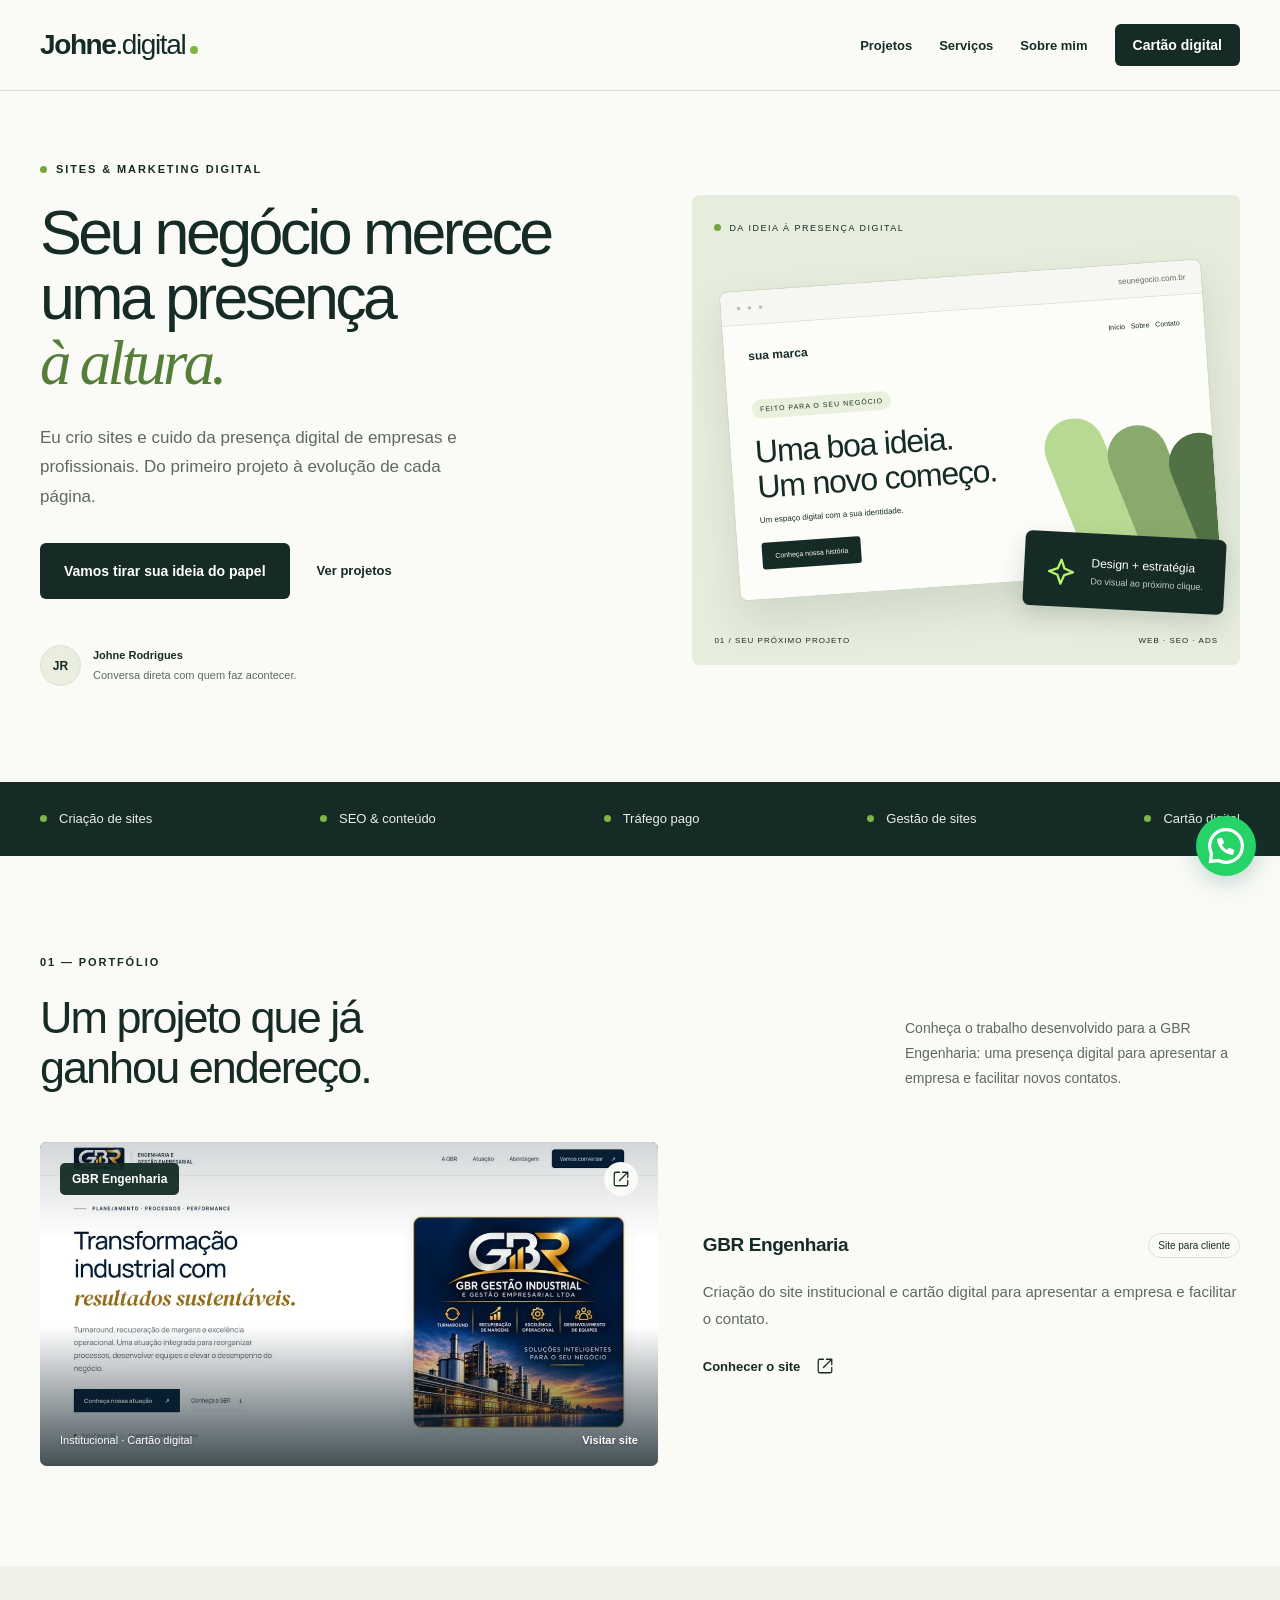
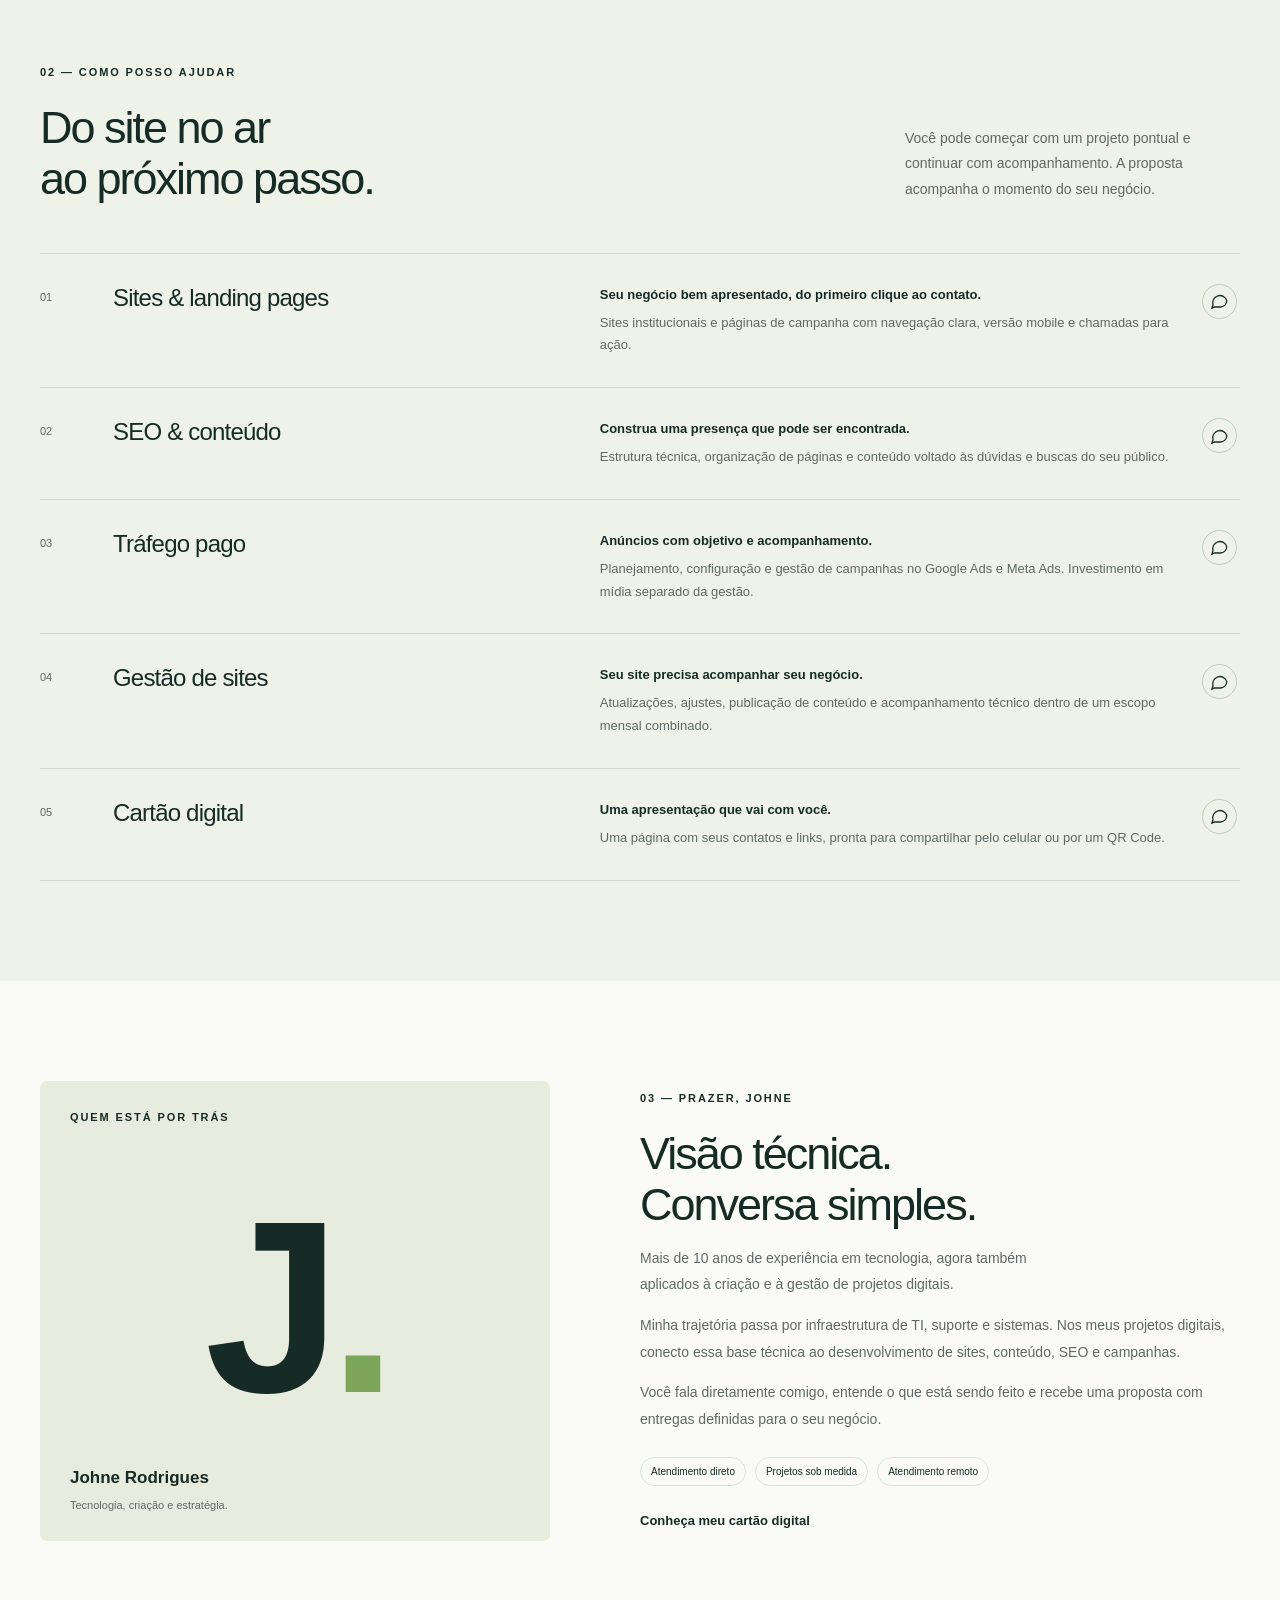
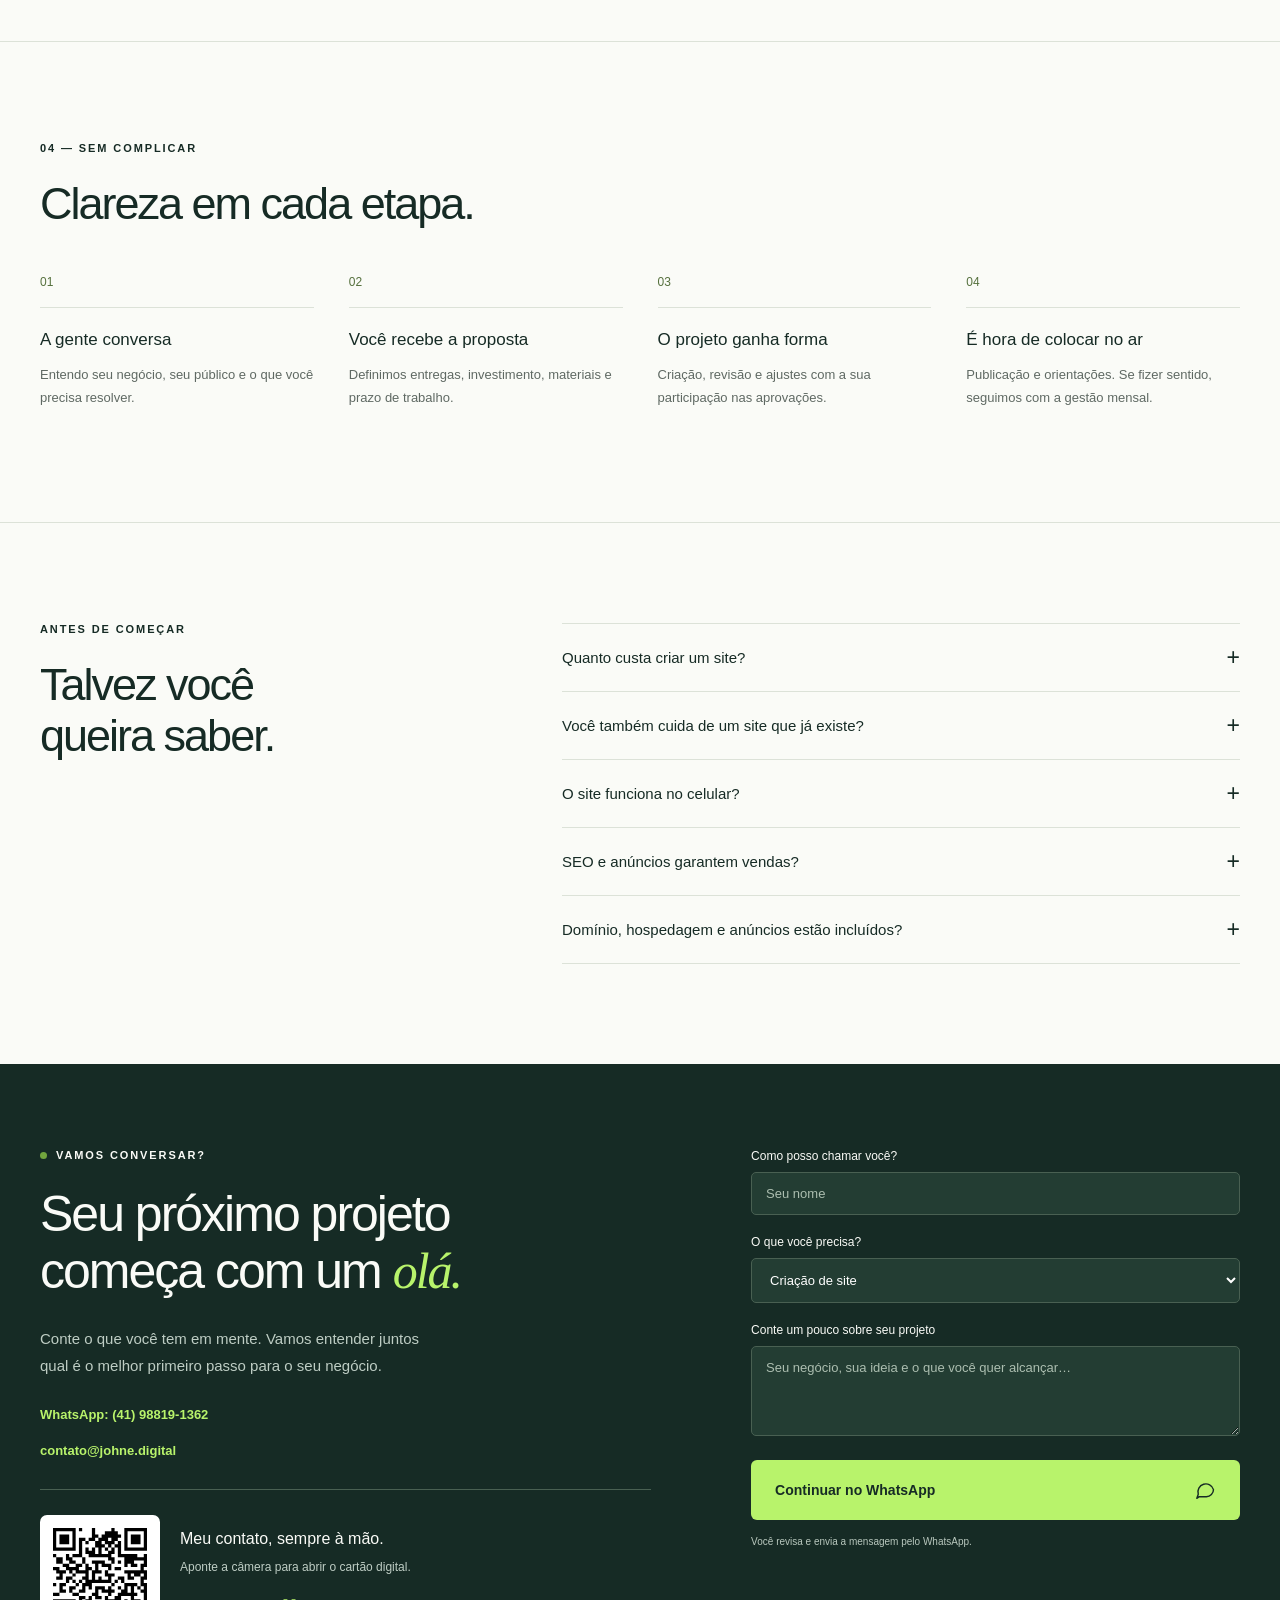
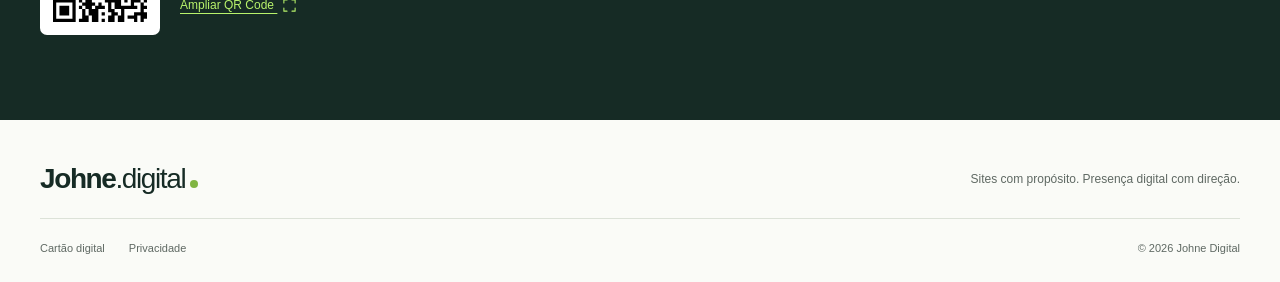
==== commit 933bdf10: "up" ====
--- a/index.html
+++ b/index.html
@@ -1 +1 @@
-<!doctype html><html lang="pt-BR"><head><meta charset="utf-8"><meta name="viewport" content="width=device-width, initial-scale=1"><meta name="theme-color" content="#132b25"><title>Johne Digital | Criação de sites, SEO e marketing digital</title><meta name="description" content="Sites, SEO, tráfego pago e gestão de conteúdo com Johne Rodrigues. Conheça os projetos e converse sobre a presença digital do seu negócio."><link rel="canonical" href="https://johne.digital/"><meta property="og:type" content="website"><meta property="og:locale" content="pt_BR"><meta property="og:title" content="Johne Digital | Criação de sites, SEO e marketing digital"><meta property="og:description" content="Sites, SEO, tráfego pago e gestão de conteúdo com Johne Rodrigues. Conheça os projetos e converse sobre a presença digital do seu negócio."><meta property="og:url" content="https://johne.digital/"><meta property="og:image" content="https://johne.digital/assets/social.png"><meta name="twitter:card" content="summary_large_image"><link rel="icon" type="image/svg+xml" href="assets/favicon.svg"><link rel="stylesheet" href="assets/style.1840b319cd4c.css"><script defer src="assets/config.c68cc4075b70.js"></script><script defer src="assets/main.7eb229c5d665.js"></script><script type="application/ld+json">{"@context": "https://schema.org", "@type": "ProfessionalService", "name": "Johne Digital", "url": "https://johne.digital/", "description": "Criação de sites, SEO, tráfego pago e gestão de sites.", "email": "contato@johne.digital", "telephone": "+55 41 98819-1362", "founder": {"@type": "Person", "name": "Johne Rodrigues"}, "areaServed": "BR"}</script><script defer src="assets/analytics.d964d53e1e2e.js"></script></head><body><a class="skip" href="#conteudo">Pular para o conteúdo</a><header class="header"><div class="wrap nav-wrap"><a class="brand" href="#conteudo" aria-label="Johne Digital, início">Johne<span>.digital</span><i></i></a><button class="menu-toggle" type="button" aria-label="Abrir menu" aria-haspopup="dialog" aria-expanded="false" aria-controls="mobile-menu"><svg width="22" height="22" viewBox="0 0 24 24" fill="none" stroke="currentColor" stroke-width="1.8" stroke-linecap="round" aria-hidden="true"><path d="M4 6h16M4 12h16M4 18h16"/></svg></button><nav id="nav" aria-label="Principal"><a href="#projetos">Projetos</a><a href="#servicos">Serviços</a><a href="#sobre">Sobre mim</a><a class="button small dark" href="contato/">Cartão digital</a></nav></div></header><dialog class="mobile-panel" id="mobile-menu" aria-label="Menu de navegação"><div class="mobile-panel-top"><a class="brand" href="#conteudo" aria-label="Johne Digital, início">Johne<span>.digital</span><i></i></a><button class="menu-close" type="button" aria-label="Fechar menu" autofocus><svg width="22" height="22" viewBox="0 0 24 24" fill="none" stroke="currentColor" stroke-width="1.7" aria-hidden="true"><path d="m6 6 12 12M18 6 6 18"/></svg></button></div><nav class="mobile-navigation" aria-label="Navegação mobile"><a href="#conteudo">Início <svg class="ui-icon" width="20" height="20" viewBox="0 0 24 24" fill="none" stroke="currentColor" stroke-width="1.7" stroke-linecap="round" stroke-linejoin="round" aria-hidden="true" focusable="false"><path d="m9 5 7 7-7 7"/></svg></a><a href="#projetos">Projetos <svg class="ui-icon" width="20" height="20" viewBox="0 0 24 24" fill="none" stroke="currentColor" stroke-width="1.7" stroke-linecap="round" stroke-linejoin="round" aria-hidden="true" focusable="false"><path d="m9 5 7 7-7 7"/></svg></a><a href="#servicos">Serviços <svg class="ui-icon" width="20" height="20" viewBox="0 0 24 24" fill="none" stroke="currentColor" stroke-width="1.7" stroke-linecap="round" stroke-linejoin="round" aria-hidden="true" focusable="false"><path d="m9 5 7 7-7 7"/></svg></a><a href="#sobre">Sobre mim <svg class="ui-icon" width="20" height="20" viewBox="0 0 24 24" fill="none" stroke="currentColor" stroke-width="1.7" stroke-linecap="round" stroke-linejoin="round" aria-hidden="true" focusable="false"><path d="m9 5 7 7-7 7"/></svg></a><a href="contato/">Cartão digital <svg class="ui-icon" width="20" height="20" viewBox="0 0 24 24" fill="none" stroke="currentColor" stroke-width="1.7" stroke-linecap="round" stroke-linejoin="round" aria-hidden="true" focusable="false"><path d="m9 5 7 7-7 7"/></svg></a></nav><a class="button dark mobile-contact" href="#contato">Vamos conversar <svg class="ui-icon" width="20" height="20" viewBox="0 0 24 24" fill="none" stroke="currentColor" stroke-width="1.7" stroke-linecap="round" stroke-linejoin="round" aria-hidden="true" focusable="false"><path d="M21 11.5a8.5 8.5 0 0 1-8.5 8.5H4l-3 2 1.7-5A8.5 8.5 0 1 1 21 11.5Z"/></svg></a></dialog><main id="conteudo"><section class="hero wrap"><div class="hero-copy"><p class="eyebrow"><span class="dot"></span> SITES & MARKETING DIGITAL</p><h1>Seu negócio merece<br>uma presença<br><em>à altura.</em></h1><p class="lead">Eu crio sites e cuido da presença digital de empresas e profissionais. Do primeiro projeto à evolução de cada página.</p><div class="actions"><a class="button dark" href="#contato">Vamos tirar sua ideia do papel</a><a class="text-link" href="#projetos">Ver projetos</a></div><div class="hero-note"><span class="avatar">JR</span><p><strong>Johne Rodrigues</strong><br>Conversa direta com quem faz acontecer.</p></div></div><div class="hero-art" aria-label="Ilustração de um projeto de site responsivo"><div class="art-label"><span class="dot"></span> DA IDEIA À PRESENÇA DIGITAL</div><div class="mock-browser"><div class="browser-bar"><span>● ● ●</span><span>seunegocio.com.br</span></div><div class="mock-body"><div class="mock-nav">sua marca<span>Início &nbsp; Sobre &nbsp; Contato</span></div><span class="mock-pill">FEITO PARA O SEU NEGÓCIO</span><h2>Uma boa ideia.<br>Um novo começo.</h2><p>Um espaço digital com a sua identidade.</p><span class="mock-cta">Conheça nossa história</span><div class="mock-shapes"><i></i><i></i><i></i></div></div></div><div class="floating-badge"><span><svg class="ui-icon" width="20" height="20" viewBox="0 0 24 24" fill="none" stroke="currentColor" stroke-width="1.7" stroke-linecap="round" stroke-linejoin="round" aria-hidden="true" focusable="false"><path d="m12 3 2.5 6.5L21 12l-6.5 2.5L12 21l-2.5-6.5L3 12l6.5-2.5Z"/></svg></span><div>Design + estratégia<strong>Do visual ao próximo clique.</strong></div></div><div class="art-bottom"><span>01 / SEU PRÓXIMO PROJETO</span><span>WEB · SEO · ADS</span></div></div></section><div class="skills-strip"><div class="wrap"><span>Criação de sites</span><span>SEO & conteúdo</span><span>Tráfego pago</span><span>Gestão de sites</span><span>Cartão digital</span></div></div><section class="section wrap" id="projetos"><div class="section-heading"><div><p class="eyebrow">01 — PORTFÓLIO</p><h2>Um projeto que já<br>ganhou endereço.</h2></div><p>Conheça o trabalho desenvolvido para a GBR Engenharia: uma presença digital para apresentar a empresa e facilitar novos contatos.</p></div><div class="projects projects-single"><article class="project"><a class="project-cover gbr gbr-preview" href="https://gbreng.com.br/" aria-label="Visitar o site da GBR Engenharia em nova guia" target="_blank" rel="noopener noreferrer"><img class="project-background" src="assets/gbr-site-640.webp" srcset="assets/gbr-site-640.webp 640w, assets/gbr-site-1200.webp 1200w" sizes="(max-width: 760px) calc(100vw - 40px), (max-width: 1050px) calc(100vw - 48px), (max-width: 1280px) 52vw, 620px" alt="Página inicial do site da GBR Engenharia e Gestão Empresarial" width="1200" height="629" loading="lazy" decoding="async"><span class="cover-top"><span class="preview-label">GBR Engenharia</span><span class="preview-arrow" aria-hidden="true"><svg class="ui-icon" width="20" height="20" viewBox="0 0 24 24" fill="none" stroke="currentColor" stroke-width="1.7" stroke-linecap="round" stroke-linejoin="round" aria-hidden="true" focusable="false"><path d="M14 3h7v7M21 3 10 14M10 3H5a2 2 0 0 0-2 2v14a2 2 0 0 0 2 2h14a2 2 0 0 0 2-2v-5"/></svg></span></span><span class="cover-bottom"><span>Institucional · Cartão digital</span><span class="preview-visit">Visitar site</span></span></a><div class="project-info"><div class="project-title"><h3>GBR Engenharia</h3><span class="tag">Site para cliente</span></div><p>Criação do site institucional e cartão digital para apresentar a empresa e facilitar o contato.</p><a class="text-link" href="https://gbreng.com.br/" target="_blank" rel="noopener noreferrer">Conhecer o site <svg class="ui-icon" width="20" height="20" viewBox="0 0 24 24" fill="none" stroke="currentColor" stroke-width="1.7" stroke-linecap="round" stroke-linejoin="round" aria-hidden="true" focusable="false"><path d="M14 3h7v7M21 3 10 14M10 3H5a2 2 0 0 0-2 2v14a2 2 0 0 0 2 2h14a2 2 0 0 0 2-2v-5"/></svg></a></div></article></div></section><section class="services-section" id="servicos"><div class="wrap section"><div class="section-heading"><div><p class="eyebrow">02 — COMO POSSO AJUDAR</p><h2>Do site no ar<br>ao próximo passo.</h2></div><p>Você pode começar com um projeto pontual e continuar com acompanhamento. A proposta acompanha o momento do seu negócio.</p></div><div class="services"><article class="service"><span class="service-number">01</span><h3>Sites & landing pages</h3><div><h4>Seu negócio bem apresentado, do primeiro clique ao contato.</h4><p>Sites institucionais e páginas de campanha com navegação clara, versão mobile e chamadas para ação.</p></div><a href="#contato" aria-label="Conversar sobre Sites & landing pages"><svg class="ui-icon" width="20" height="20" viewBox="0 0 24 24" fill="none" stroke="currentColor" stroke-width="1.7" stroke-linecap="round" stroke-linejoin="round" aria-hidden="true" focusable="false"><path d="M21 11.5a8.5 8.5 0 0 1-8.5 8.5H4l-3 2 1.7-5A8.5 8.5 0 1 1 21 11.5Z"/></svg></a></article><article class="service"><span class="service-number">02</span><h3>SEO & conteúdo</h3><div><h4>Construa uma presença que pode ser encontrada.</h4><p>Estrutura técnica, organização de páginas e conteúdo voltado às dúvidas e buscas do seu público.</p></div><a href="#contato" aria-label="Conversar sobre SEO & conteúdo"><svg class="ui-icon" width="20" height="20" viewBox="0 0 24 24" fill="none" stroke="currentColor" stroke-width="1.7" stroke-linecap="round" stroke-linejoin="round" aria-hidden="true" focusable="false"><path d="M21 11.5a8.5 8.5 0 0 1-8.5 8.5H4l-3 2 1.7-5A8.5 8.5 0 1 1 21 11.5Z"/></svg></a></article><article class="service"><span class="service-number">03</span><h3>Tráfego pago</h3><div><h4>Anúncios com objetivo e acompanhamento.</h4><p>Planejamento, configuração e gestão de campanhas no Google Ads e Meta Ads. Investimento em mídia separado da gestão.</p></div><a href="#contato" aria-label="Conversar sobre Tráfego pago"><svg class="ui-icon" width="20" height="20" viewBox="0 0 24 24" fill="none" stroke="currentColor" stroke-width="1.7" stroke-linecap="round" stroke-linejoin="round" aria-hidden="true" focusable="false"><path d="M21 11.5a8.5 8.5 0 0 1-8.5 8.5H4l-3 2 1.7-5A8.5 8.5 0 1 1 21 11.5Z"/></svg></a></article><article class="service"><span class="service-number">04</span><h3>Gestão de sites</h3><div><h4>Seu site precisa acompanhar seu negócio.</h4><p>Atualizações, ajustes, publicação de conteúdo e acompanhamento técnico dentro de um escopo mensal combinado.</p></div><a href="#contato" aria-label="Conversar sobre Gestão de sites"><svg class="ui-icon" width="20" height="20" viewBox="0 0 24 24" fill="none" stroke="currentColor" stroke-width="1.7" stroke-linecap="round" stroke-linejoin="round" aria-hidden="true" focusable="false"><path d="M21 11.5a8.5 8.5 0 0 1-8.5 8.5H4l-3 2 1.7-5A8.5 8.5 0 1 1 21 11.5Z"/></svg></a></article><article class="service"><span class="service-number">05</span><h3>Cartão digital</h3><div><h4>Uma apresentação que vai com você.</h4><p>Uma página com seus contatos e links, pronta para compartilhar pelo celular ou por um QR Code.</p></div><a href="#contato" aria-label="Conversar sobre Cartão digital"><svg class="ui-icon" width="20" height="20" viewBox="0 0 24 24" fill="none" stroke="currentColor" stroke-width="1.7" stroke-linecap="round" stroke-linejoin="round" aria-hidden="true" focusable="false"><path d="M21 11.5a8.5 8.5 0 0 1-8.5 8.5H4l-3 2 1.7-5A8.5 8.5 0 1 1 21 11.5Z"/></svg></a></article></div></div></section><section class="section wrap about" id="sobre"><div class="about-art"><span class="eyebrow">QUEM ESTÁ POR TRÁS</span><div class="monogram">J<span>.</span></div><div><strong>Johne Rodrigues</strong><p>Tecnologia, criação e estratégia.</p></div></div><div><p class="eyebrow">03 — PRAZER, JOHNE</p><h2>Visão técnica.<br>Conversa simples.</h2><p class="lead">Mais de 10 anos de experiência em tecnologia, agora também aplicados à criação e à gestão de projetos digitais.</p><p>Minha trajetória passa por infraestrutura de TI, suporte e sistemas. Nos meus projetos digitais, conecto essa base técnica ao desenvolvimento de sites, conteúdo, SEO e campanhas.</p><p>Você fala diretamente comigo, entende o que está sendo feito e recebe uma proposta com entregas definidas para o seu negócio.</p><div class="about-points"><span>Atendimento direto</span><span>Projetos sob medida</span><span>Atendimento remoto</span></div><a class="text-link" href="contato/">Conheça meu cartão digital</a></div></section><section class="process-section"><div class="wrap section"><p class="eyebrow">04 — SEM COMPLICAR</p><h2>Clareza em cada etapa.</h2><div class="steps"><article><span>01</span><h3>A gente conversa</h3><p>Entendo seu negócio, seu público e o que você precisa resolver.</p></article><article><span>02</span><h3>Você recebe a proposta</h3><p>Definimos entregas, investimento, materiais e prazo de trabalho.</p></article><article><span>03</span><h3>O projeto ganha forma</h3><p>Criação, revisão e ajustes com a sua participação nas aprovações.</p></article><article><span>04</span><h3>É hora de colocar no ar</h3><p>Publicação e orientações. Se fizer sentido, seguimos com a gestão mensal.</p></article></div></div></section><section class="section wrap faq"><div><p class="eyebrow">ANTES DE COMEÇAR</p><h2>Talvez você<br>queira saber.</h2></div><div><details><summary>Quanto custa criar um site?</summary><p>Depende do número de páginas, dos conteúdos e das funcionalidades. Depois de entender sua necessidade, envio uma proposta com o que está incluído e as condições de pagamento.</p></details><details><summary>Você também cuida de um site que já existe?</summary><p>Sim. Primeiro avalio a estrutura e os acessos disponíveis para definir quais ajustes, atualizações ou melhorias posso executar.</p></details><details><summary>O site funciona no celular?</summary><p>Sim. Os projetos são desenvolvidos para se adaptar a celulares, tablets e computadores, com atenção à leitura e à navegação.</p></details><details><summary>SEO e anúncios garantem vendas?</summary><p>Não há garantia de posições ou vendas. O trabalho envolve planejamento, implementação e acompanhamento. Os resultados também dependem da concorrência, da oferta, do orçamento e do atendimento do seu negócio.</p></details><details><summary>Domínio, hospedagem e anúncios estão incluídos?</summary><p>Esses custos são discriminados na proposta. A verba paga ao Google ou à Meta é separada do serviço de gestão de campanhas.</p></details></div></section><section class="contact-section" id="contato"><div class="wrap contact-grid"><div><p class="eyebrow"><span class="dot"></span> VAMOS CONVERSAR?</p><h2>Seu próximo projeto<br>começa com um <em>olá.</em></h2><p>Conte o que você tem em mente. Vamos entender juntos qual é o melhor primeiro passo para o seu negócio.</p><a class="text-link" href="https://wa.me/5541988191362" target="_blank" rel="noopener noreferrer">WhatsApp: (41) 98819-1362</a><br><br><a class="text-link" href="mailto:contato@johne.digital">contato@johne.digital</a><div class="contact-qr"><button class="qr-trigger" type="button" data-qr-open aria-haspopup="dialog" aria-controls="qr-dialog" aria-label="Ampliar QR Code do cartão digital"><img src="assets/qr-contato.svg" alt="QR Code para o cartão digital da Johne Digital" width="120" height="120"></button><div><h3>Meu contato, sempre à mão.</h3><p>Aponte a câmera para abrir o cartão digital.</p><button class="qr-expand" type="button" data-qr-open aria-haspopup="dialog" aria-controls="qr-dialog">Ampliar QR Code <svg class="ui-icon" width="20" height="20" viewBox="0 0 24 24" fill="none" stroke="currentColor" stroke-width="1.7" stroke-linecap="round" stroke-linejoin="round" aria-hidden="true" focusable="false"><path d="M8 3H3v5m13-5h5v5M3 16v5h5m13-5v5h-5"/></svg></button></div></div></div><form id="brief-form"><label for="name">Como posso chamar você?</label><input id="name" name="name" placeholder="Seu nome" autocomplete="name" maxlength="100" required><label for="service">O que você precisa?</label><select id="service" name="service"><option>Criação de site</option><option>SEO e conteúdo</option><option>Gestão de anúncios</option><option>Manutenção do site</option><option>Cartão digital</option><option>Quero conversar sobre uma ideia</option></select><label for="message">Conte um pouco sobre seu projeto</label><textarea id="message" name="message" rows="3" placeholder="Seu negócio, sua ideia e o que você quer alcançar…" maxlength="3000" required></textarea><button class="button lime" type="submit">Preparar conversa <svg class="ui-icon" width="20" height="20" viewBox="0 0 24 24" fill="none" stroke="currentColor" stroke-width="1.7" stroke-linecap="round" stroke-linejoin="round" aria-hidden="true" focusable="false"><path d="M21 11.5a8.5 8.5 0 0 1-8.5 8.5H4l-3 2 1.7-5A8.5 8.5 0 1 1 21 11.5Z"/></svg></button><p class="form-note" id="form-note">A mensagem será preparada para você enviar pelo canal de contato disponível.</p><p class="status" id="form-status" role="status"></p></form></div></section></main><footer class="wrap footer"><a class="brand" href="#conteudo" aria-label="Johne Digital, início">Johne<span>.digital</span><i></i></a><p>Sites com propósito. Presença digital com direção.</p><div><a href="contato/">Cartão digital</a><a href="privacidade/">Privacidade</a><span>© <span data-year>2026</span> Johne Digital</span></div></footer><a class="whatsapp-float" data-contact="whatsapp" href="https://wa.me/5541988191362" target="_blank" rel="noopener noreferrer" aria-label="Conversar pelo WhatsApp (abre em nova guia)"><svg width="27" height="27" viewBox="0 0 24 24" fill="none" stroke="currentColor" stroke-width="1.7" stroke-linecap="round" stroke-linejoin="round" aria-hidden="true" focusable="false"><path d="M20.5 11.7a8.5 8.5 0 0 1-12.7 7.4L3 20.5l1.4-4.7a8.5 8.5 0 1 1 16.1-4.1Z"/><path d="m8.2 7.2 1.5-.2 1.1 2.5-1.1 1.1a8 8 0 0 0 3.7 3.7l1.1-1.1 2.5 1.1-.2 1.5c-.1.9-1 1.5-1.9 1.3-4.3-.8-7.7-4.2-8.5-8.5-.2-.9.4-1.8 1.3-1.9Z"/></svg><span>WhatsApp</span></a><dialog class="qr-dialog" id="qr-dialog" aria-labelledby="qr-title" aria-describedby="qr-description"><button class="qr-close" type="button" data-qr-close aria-label="Fechar QR Code" autofocus>×</button><p class="eyebrow">JOHNE DIGITAL</p><h2 id="qr-title">Vamos manter contato?</h2><p id="qr-description">Aponte a câmera do celular para abrir meu cartão digital.</p><img class="qr-large" src="assets/qr-contato.svg" alt="QR Code para https://johne.digital/contato/" width="360" height="360"><a class="button dark" href="contato/">Abrir cartão digital</a></dialog></body></html>+<!doctype html><html lang="pt-BR"><head><meta charset="utf-8"><meta name="viewport" content="width=device-width, initial-scale=1"><meta name="theme-color" content="#132b25"><title>Johne Digital | Criação de sites, SEO e marketing digital</title><meta name="description" content="Sites, SEO, tráfego pago e gestão de conteúdo com Johne Rodrigues. Conheça os projetos e converse sobre a presença digital do seu negócio."><link rel="canonical" href="https://johne.digital/"><meta property="og:type" content="website"><meta property="og:locale" content="pt_BR"><meta property="og:title" content="Johne Digital | Criação de sites, SEO e marketing digital"><meta property="og:description" content="Sites, SEO, tráfego pago e gestão de conteúdo com Johne Rodrigues. Conheça os projetos e converse sobre a presença digital do seu negócio."><meta property="og:url" content="https://johne.digital/"><meta property="og:image" content="https://johne.digital/assets/social.png"><meta name="twitter:card" content="summary_large_image"><link rel="icon" type="image/svg+xml" href="assets/favicon.svg"><link rel="stylesheet" href="assets/style.6a7a7c4347df.css"><script defer src="assets/config.c68cc4075b70.js"></script><script defer src="assets/main.7eb229c5d665.js"></script><script type="application/ld+json">{"@context": "https://schema.org", "@type": "ProfessionalService", "name": "Johne Digital", "url": "https://johne.digital/", "description": "Criação de sites, SEO, tráfego pago e gestão de sites.", "email": "contato@johne.digital", "telephone": "+55 41 98819-1362", "founder": {"@type": "Person", "name": "Johne Rodrigues"}, "areaServed": "BR"}</script><script defer src="assets/analytics.d964d53e1e2e.js"></script></head><body><a class="skip" href="#conteudo">Pular para o conteúdo</a><header class="header"><div class="wrap nav-wrap"><a class="brand" href="#conteudo" aria-label="Johne Digital, início">Johne<span>.digital</span><i></i></a><button class="menu-toggle" type="button" aria-label="Abrir menu" aria-haspopup="dialog" aria-expanded="false" aria-controls="mobile-menu"><svg width="22" height="22" viewBox="0 0 24 24" fill="none" stroke="currentColor" stroke-width="1.8" stroke-linecap="round" aria-hidden="true"><path d="M4 6h16M4 12h16M4 18h16"/></svg></button><nav id="nav" aria-label="Principal"><a href="#projetos">Projetos</a><a href="#servicos">Serviços</a><a href="#sobre">Sobre mim</a><a class="button small dark" href="contato/">Cartão digital</a></nav></div></header><dialog class="mobile-panel" id="mobile-menu" aria-label="Menu de navegação"><div class="mobile-panel-top"><a class="brand" href="#conteudo" aria-label="Johne Digital, início">Johne<span>.digital</span><i></i></a><button class="menu-close" type="button" aria-label="Fechar menu" autofocus><svg width="22" height="22" viewBox="0 0 24 24" fill="none" stroke="currentColor" stroke-width="1.7" aria-hidden="true"><path d="m6 6 12 12M18 6 6 18"/></svg></button></div><nav class="mobile-navigation" aria-label="Navegação mobile"><a href="#conteudo">Início <svg class="ui-icon" width="20" height="20" viewBox="0 0 24 24" fill="none" stroke="currentColor" stroke-width="1.7" stroke-linecap="round" stroke-linejoin="round" aria-hidden="true" focusable="false"><path d="m9 5 7 7-7 7"/></svg></a><a href="#projetos">Projetos <svg class="ui-icon" width="20" height="20" viewBox="0 0 24 24" fill="none" stroke="currentColor" stroke-width="1.7" stroke-linecap="round" stroke-linejoin="round" aria-hidden="true" focusable="false"><path d="m9 5 7 7-7 7"/></svg></a><a href="#servicos">Serviços <svg class="ui-icon" width="20" height="20" viewBox="0 0 24 24" fill="none" stroke="currentColor" stroke-width="1.7" stroke-linecap="round" stroke-linejoin="round" aria-hidden="true" focusable="false"><path d="m9 5 7 7-7 7"/></svg></a><a href="#sobre">Sobre mim <svg class="ui-icon" width="20" height="20" viewBox="0 0 24 24" fill="none" stroke="currentColor" stroke-width="1.7" stroke-linecap="round" stroke-linejoin="round" aria-hidden="true" focusable="false"><path d="m9 5 7 7-7 7"/></svg></a><a href="contato/">Cartão digital <svg class="ui-icon" width="20" height="20" viewBox="0 0 24 24" fill="none" stroke="currentColor" stroke-width="1.7" stroke-linecap="round" stroke-linejoin="round" aria-hidden="true" focusable="false"><path d="m9 5 7 7-7 7"/></svg></a></nav><a class="button dark mobile-contact" href="#contato">Vamos conversar <svg class="ui-icon" width="20" height="20" viewBox="0 0 24 24" fill="none" stroke="currentColor" stroke-width="1.7" stroke-linecap="round" stroke-linejoin="round" aria-hidden="true" focusable="false"><path d="M21 11.5a8.5 8.5 0 0 1-8.5 8.5H4l-3 2 1.7-5A8.5 8.5 0 1 1 21 11.5Z"/></svg></a></dialog><main id="conteudo"><section class="hero wrap"><div class="hero-copy"><p class="eyebrow"><span class="dot"></span> SITES & MARKETING DIGITAL</p><h1>Seu negócio merece<br>uma presença<br><em>à altura.</em></h1><p class="lead">Eu crio sites e cuido da presença digital de empresas e profissionais. Do primeiro projeto à evolução de cada página.</p><div class="actions"><a class="button dark" href="#contato">Vamos tirar sua ideia do papel</a><a class="text-link" href="#projetos">Ver projetos</a></div><div class="hero-note"><span class="avatar">JR</span><p><strong>Johne Rodrigues</strong><br>Conversa direta com quem faz acontecer.</p></div></div><div class="hero-art" aria-label="Ilustração de um projeto de site responsivo"><div class="art-label"><span class="dot"></span> DA IDEIA À PRESENÇA DIGITAL</div><div class="mock-browser"><div class="browser-bar"><span>● ● ●</span><span>seunegocio.com.br</span></div><div class="mock-body"><div class="mock-nav">sua marca<span>Início &nbsp; Sobre &nbsp; Contato</span></div><span class="mock-pill">FEITO PARA O SEU NEGÓCIO</span><h2>Uma boa ideia.<br>Um novo começo.</h2><p>Um espaço digital com a sua identidade.</p><span class="mock-cta">Conheça nossa história</span><div class="mock-shapes"><i></i><i></i><i></i></div></div></div><div class="floating-badge"><span><svg class="ui-icon" width="20" height="20" viewBox="0 0 24 24" fill="none" stroke="currentColor" stroke-width="1.7" stroke-linecap="round" stroke-linejoin="round" aria-hidden="true" focusable="false"><path d="m12 3 2.5 6.5L21 12l-6.5 2.5L12 21l-2.5-6.5L3 12l6.5-2.5Z"/></svg></span><div>Design + estratégia<strong>Do visual ao próximo clique.</strong></div></div><div class="art-bottom"><span>01 / SEU PRÓXIMO PROJETO</span><span>WEB · SEO · ADS</span></div></div></section><div class="skills-strip"><div class="wrap"><span>Criação de sites</span><span>SEO & conteúdo</span><span>Tráfego pago</span><span>Gestão de sites</span><span>Cartão digital</span></div></div><section class="section wrap" id="projetos"><div class="section-heading"><div><p class="eyebrow">01 — PORTFÓLIO</p><h2>Um projeto que já<br>ganhou endereço.</h2></div><p>Conheça o trabalho desenvolvido para a GBR Engenharia: uma presença digital para apresentar a empresa e facilitar novos contatos.</p></div><div class="projects projects-single"><article class="project"><a class="project-cover gbr gbr-preview" href="https://gbreng.com.br/" aria-label="Visitar o site da GBR Engenharia em nova guia" target="_blank" rel="noopener noreferrer"><img class="project-background" src="assets/gbr-site-640.webp" srcset="assets/gbr-site-640.webp 640w, assets/gbr-site-1200.webp 1200w" sizes="(max-width: 760px) calc(100vw - 40px), (max-width: 1050px) calc(100vw - 48px), (max-width: 1280px) 52vw, 620px" alt="Página inicial do site da GBR Engenharia e Gestão Empresarial" width="1200" height="629" loading="lazy" decoding="async"><span class="cover-top"><span class="preview-label">GBR Engenharia</span><span class="preview-arrow" aria-hidden="true"><svg class="ui-icon" width="20" height="20" viewBox="0 0 24 24" fill="none" stroke="currentColor" stroke-width="1.7" stroke-linecap="round" stroke-linejoin="round" aria-hidden="true" focusable="false"><path d="M14 3h7v7M21 3 10 14M10 3H5a2 2 0 0 0-2 2v14a2 2 0 0 0 2 2h14a2 2 0 0 0 2-2v-5"/></svg></span></span><span class="cover-bottom"><span>Institucional · Cartão digital</span><span class="preview-visit">Visitar site</span></span></a><div class="project-info"><div class="project-title"><h3>GBR Engenharia</h3><span class="tag">Site para cliente</span></div><p>Criação do site institucional e cartão digital para apresentar a empresa e facilitar o contato.</p><a class="text-link" href="https://gbreng.com.br/" target="_blank" rel="noopener noreferrer">Conhecer o site <svg class="ui-icon" width="20" height="20" viewBox="0 0 24 24" fill="none" stroke="currentColor" stroke-width="1.7" stroke-linecap="round" stroke-linejoin="round" aria-hidden="true" focusable="false"><path d="M14 3h7v7M21 3 10 14M10 3H5a2 2 0 0 0-2 2v14a2 2 0 0 0 2 2h14a2 2 0 0 0 2-2v-5"/></svg></a></div></article></div></section><section class="services-section" id="servicos"><div class="wrap section"><div class="section-heading"><div><p class="eyebrow">02 — COMO POSSO AJUDAR</p><h2>Do site no ar<br>ao próximo passo.</h2></div><p>Você pode começar com um projeto pontual e continuar com acompanhamento. A proposta acompanha o momento do seu negócio.</p></div><div class="services"><article class="service"><span class="service-number">01</span><h3>Sites & landing pages</h3><div><h4>Seu negócio bem apresentado, do primeiro clique ao contato.</h4><p>Sites institucionais e páginas de campanha com navegação clara, versão mobile e chamadas para ação.</p></div><a href="#contato" aria-label="Conversar sobre Sites & landing pages"><svg class="ui-icon" width="20" height="20" viewBox="0 0 24 24" fill="none" stroke="currentColor" stroke-width="1.7" stroke-linecap="round" stroke-linejoin="round" aria-hidden="true" focusable="false"><path d="M21 11.5a8.5 8.5 0 0 1-8.5 8.5H4l-3 2 1.7-5A8.5 8.5 0 1 1 21 11.5Z"/></svg></a></article><article class="service"><span class="service-number">02</span><h3>SEO & conteúdo</h3><div><h4>Construa uma presença que pode ser encontrada.</h4><p>Estrutura técnica, organização de páginas e conteúdo voltado às dúvidas e buscas do seu público.</p></div><a href="#contato" aria-label="Conversar sobre SEO & conteúdo"><svg class="ui-icon" width="20" height="20" viewBox="0 0 24 24" fill="none" stroke="currentColor" stroke-width="1.7" stroke-linecap="round" stroke-linejoin="round" aria-hidden="true" focusable="false"><path d="M21 11.5a8.5 8.5 0 0 1-8.5 8.5H4l-3 2 1.7-5A8.5 8.5 0 1 1 21 11.5Z"/></svg></a></article><article class="service"><span class="service-number">03</span><h3>Tráfego pago</h3><div><h4>Anúncios com objetivo e acompanhamento.</h4><p>Planejamento, configuração e gestão de campanhas no Google Ads e Meta Ads. Investimento em mídia separado da gestão.</p></div><a href="#contato" aria-label="Conversar sobre Tráfego pago"><svg class="ui-icon" width="20" height="20" viewBox="0 0 24 24" fill="none" stroke="currentColor" stroke-width="1.7" stroke-linecap="round" stroke-linejoin="round" aria-hidden="true" focusable="false"><path d="M21 11.5a8.5 8.5 0 0 1-8.5 8.5H4l-3 2 1.7-5A8.5 8.5 0 1 1 21 11.5Z"/></svg></a></article><article class="service"><span class="service-number">04</span><h3>Gestão de sites</h3><div><h4>Seu site precisa acompanhar seu negócio.</h4><p>Atualizações, ajustes, publicação de conteúdo e acompanhamento técnico dentro de um escopo mensal combinado.</p></div><a href="#contato" aria-label="Conversar sobre Gestão de sites"><svg class="ui-icon" width="20" height="20" viewBox="0 0 24 24" fill="none" stroke="currentColor" stroke-width="1.7" stroke-linecap="round" stroke-linejoin="round" aria-hidden="true" focusable="false"><path d="M21 11.5a8.5 8.5 0 0 1-8.5 8.5H4l-3 2 1.7-5A8.5 8.5 0 1 1 21 11.5Z"/></svg></a></article><article class="service"><span class="service-number">05</span><h3>Cartão digital</h3><div><h4>Uma apresentação que vai com você.</h4><p>Uma página com seus contatos e links, pronta para compartilhar pelo celular ou por um QR Code.</p></div><a href="#contato" aria-label="Conversar sobre Cartão digital"><svg class="ui-icon" width="20" height="20" viewBox="0 0 24 24" fill="none" stroke="currentColor" stroke-width="1.7" stroke-linecap="round" stroke-linejoin="round" aria-hidden="true" focusable="false"><path d="M21 11.5a8.5 8.5 0 0 1-8.5 8.5H4l-3 2 1.7-5A8.5 8.5 0 1 1 21 11.5Z"/></svg></a></article></div></div></section><section class="section wrap about" id="sobre"><div class="about-art"><span class="eyebrow">QUEM ESTÁ POR TRÁS</span><div class="monogram">J<span>.</span></div><div><strong>Johne Rodrigues</strong><p>Tecnologia, criação e estratégia.</p></div></div><div><p class="eyebrow">03 — PRAZER, JOHNE</p><h2>Visão técnica.<br>Conversa simples.</h2><p class="lead">Mais de 10 anos de experiência em tecnologia, agora também aplicados à criação e à gestão de projetos digitais.</p><p>Minha trajetória passa por infraestrutura de TI, suporte e sistemas. Nos meus projetos digitais, conecto essa base técnica ao desenvolvimento de sites, conteúdo, SEO e campanhas.</p><p>Você fala diretamente comigo, entende o que está sendo feito e recebe uma proposta com entregas definidas para o seu negócio.</p><div class="about-points"><span>Atendimento direto</span><span>Projetos sob medida</span><span>Atendimento remoto</span></div><a class="text-link" href="contato/">Conheça meu cartão digital</a></div></section><section class="process-section"><div class="wrap section"><p class="eyebrow">04 — SEM COMPLICAR</p><h2>Clareza em cada etapa.</h2><div class="steps"><article><span>01</span><h3>A gente conversa</h3><p>Entendo seu negócio, seu público e o que você precisa resolver.</p></article><article><span>02</span><h3>Você recebe a proposta</h3><p>Definimos entregas, investimento, materiais e prazo de trabalho.</p></article><article><span>03</span><h3>O projeto ganha forma</h3><p>Criação, revisão e ajustes com a sua participação nas aprovações.</p></article><article><span>04</span><h3>É hora de colocar no ar</h3><p>Publicação e orientações. Se fizer sentido, seguimos com a gestão mensal.</p></article></div></div></section><section class="section wrap faq"><div><p class="eyebrow">ANTES DE COMEÇAR</p><h2>Talvez você<br>queira saber.</h2></div><div><details><summary>Quanto custa criar um site?</summary><p>Depende do número de páginas, dos conteúdos e das funcionalidades. Depois de entender sua necessidade, envio uma proposta com o que está incluído e as condições de pagamento.</p></details><details><summary>Você também cuida de um site que já existe?</summary><p>Sim. Primeiro avalio a estrutura e os acessos disponíveis para definir quais ajustes, atualizações ou melhorias posso executar.</p></details><details><summary>O site funciona no celular?</summary><p>Sim. Os projetos são desenvolvidos para se adaptar a celulares, tablets e computadores, com atenção à leitura e à navegação.</p></details><details><summary>SEO e anúncios garantem vendas?</summary><p>Não há garantia de posições ou vendas. O trabalho envolve planejamento, implementação e acompanhamento. Os resultados também dependem da concorrência, da oferta, do orçamento e do atendimento do seu negócio.</p></details><details><summary>Domínio, hospedagem e anúncios estão incluídos?</summary><p>Esses custos são discriminados na proposta. A verba paga ao Google ou à Meta é separada do serviço de gestão de campanhas.</p></details></div></section><section class="contact-section" id="contato"><div class="wrap contact-grid"><div><p class="eyebrow"><span class="dot"></span> VAMOS CONVERSAR?</p><h2>Seu próximo projeto<br>começa com um <em>olá.</em></h2><p>Conte o que você tem em mente. Vamos entender juntos qual é o melhor primeiro passo para o seu negócio.</p><a class="text-link" href="https://wa.me/5541988191362" target="_blank" rel="noopener noreferrer">WhatsApp: (41) 98819-1362</a><br><br><a class="text-link" href="mailto:contato@johne.digital">contato@johne.digital</a><div class="contact-qr"><button class="qr-trigger" type="button" data-qr-open aria-haspopup="dialog" aria-controls="qr-dialog" aria-label="Ampliar QR Code do cartão digital"><img src="assets/qr-contato.svg" alt="QR Code para o cartão digital da Johne Digital" width="120" height="120"></button><div><h3>Meu contato, sempre à mão.</h3><p>Aponte a câmera para abrir o cartão digital.</p><button class="qr-expand" type="button" data-qr-open aria-haspopup="dialog" aria-controls="qr-dialog">Ampliar QR Code <svg class="ui-icon" width="20" height="20" viewBox="0 0 24 24" fill="none" stroke="currentColor" stroke-width="1.7" stroke-linecap="round" stroke-linejoin="round" aria-hidden="true" focusable="false"><path d="M8 3H3v5m13-5h5v5M3 16v5h5m13-5v5h-5"/></svg></button></div></div></div><form id="brief-form"><label for="name">Como posso chamar você?</label><input id="name" name="name" placeholder="Seu nome" autocomplete="name" maxlength="100" required><label for="service">O que você precisa?</label><select id="service" name="service"><option>Criação de site</option><option>SEO e conteúdo</option><option>Gestão de anúncios</option><option>Manutenção do site</option><option>Cartão digital</option><option>Quero conversar sobre uma ideia</option></select><label for="message">Conte um pouco sobre seu projeto</label><textarea id="message" name="message" rows="3" placeholder="Seu negócio, sua ideia e o que você quer alcançar…" maxlength="3000" required></textarea><button class="button lime" type="submit">Preparar conversa <svg class="ui-icon" width="20" height="20" viewBox="0 0 24 24" fill="none" stroke="currentColor" stroke-width="1.7" stroke-linecap="round" stroke-linejoin="round" aria-hidden="true" focusable="false"><path d="M21 11.5a8.5 8.5 0 0 1-8.5 8.5H4l-3 2 1.7-5A8.5 8.5 0 1 1 21 11.5Z"/></svg></button><p class="form-note" id="form-note">A mensagem será preparada para você enviar pelo canal de contato disponível.</p><p class="status" id="form-status" role="status"></p></form></div></section></main><footer class="wrap footer"><a class="brand" href="#conteudo" aria-label="Johne Digital, início">Johne<span>.digital</span><i></i></a><p>Sites com propósito. Presença digital com direção.</p><div><a href="contato/">Cartão digital</a><a href="privacidade/">Privacidade</a><span>© <span data-year>2026</span> Johne Digital</span></div></footer><a class="whatsapp-float" data-contact="whatsapp" href="https://wa.me/5541988191362" target="_blank" rel="noopener noreferrer" aria-label="Conversar pelo WhatsApp (abre em nova guia)"><svg width="36" height="36" aria-hidden="true" focusable="false" xmlns='http://www.w3.org/2000/svg' viewBox='0 0 24 24'><path fill='#fff' d='M3.516 3.516c4.686-4.686 12.284-4.686 16.97 0s4.686 12.283 0 16.97a12 12 0 0 1-13.754 2.299l-5.814.735a.392.392 0 0 1-.438-.44l.748-5.788A12 12 0 0 1 3.517 3.517zm3.61 17.043.3.158a9.85 9.85 0 0 0 11.534-1.758c3.843-3.843 3.843-10.074 0-13.918s-10.075-3.843-13.918 0a9.85 9.85 0 0 0-1.747 11.554l.16.303-.51 3.942a.196.196 0 0 0 .219.22zm6.534-7.003-.933 1.164a9.84 9.84 0 0 1-3.497-3.495l1.166-.933a.79.79 0 0 0 .23-.94L9.561 6.96a.79.79 0 0 0-.924-.445l-2.023.524a.797.797 0 0 0-.588.88 11.754 11.754 0 0 0 10.005 10.005.797.797 0 0 0 .88-.587l.525-2.023a.79.79 0 0 0-.445-.923L14.6 13.327a.79.79 0 0 0-.94.23z'/></svg></a><dialog class="qr-dialog" id="qr-dialog" aria-labelledby="qr-title" aria-describedby="qr-description"><button class="qr-close" type="button" data-qr-close aria-label="Fechar QR Code" autofocus>×</button><p class="eyebrow">JOHNE DIGITAL</p><h2 id="qr-title">Vamos manter contato?</h2><p id="qr-description">Aponte a câmera do celular para abrir meu cartão digital.</p><img class="qr-large" src="assets/qr-contato.svg" alt="QR Code para https://johne.digital/contato/" width="360" height="360"><a class="button dark" href="contato/">Abrir cartão digital</a></dialog></body></html>
--- a/assets/style.6a7a7c4347df.css
+++ b/assets/style.6a7a7c4347df.css
@@ -0,0 +1,54 @@
+:root{--ink:#162b25;--muted:#5f6963;--paper:#fafbf7;--line:#dce2d8;--lime:#b8f36b;--soft:#eef2e9}*{box-sizing:border-box}html{scroll-behavior:smooth;scroll-padding-top:100px}body{margin:0;background:var(--paper);color:var(--ink);font-family:Arial,Helvetica,sans-serif;-webkit-font-smoothing:antialiased}a{color:inherit;text-decoration:none}button,input,select,textarea{font:inherit}button,a,input,select,textarea{-webkit-tap-highlight-color:transparent}button,a{touch-action:manipulation}button{cursor:pointer}a:focus-visible,button:focus-visible,input:focus-visible,select:focus-visible,textarea:focus-visible,summary:focus-visible{outline:3px solid #658d33;outline-offset:5px}[hidden]{display:none!important}.wrap{width:min(1200px,calc(100% - 80px));margin-inline:auto}.header{position:sticky;top:0;z-index:20;background:rgba(250,251,247,.96);border-bottom:1px solid var(--line)}.nav-wrap{height:90px;display:flex;align-items:center;justify-content:space-between;gap:25px}.brand{display:inline-flex;align-items:center;font-size:28px;font-weight:800;letter-spacing:-1.4px;white-space:nowrap}.brand span{font-weight:400}.brand i{width:8px;height:8px;background:#80b542;border-radius:50%;margin:10px 0 0 5px}nav{display:flex;align-items:center;gap:27px;font-size:13px;font-weight:600}nav>a:not(.button):hover,.text-link:hover{color:#548122}.button{display:inline-flex;align-items:center;justify-content:space-between;gap:30px;padding:19px 23px;border-radius:6px;border:1px solid transparent;font-size:14px;font-weight:600;transition:transform .2s,background .2s}.button:hover{transform:translateY(-2px)}.button span{font-size:20px}.dark{background:var(--ink);color:white}.dark:hover{background:#285043}.lime{background:var(--lime);color:var(--ink)}.outline{border-color:var(--line);background:transparent}.small{padding:12px 17px}.menu-toggle{display:none}.hero{display:grid;grid-template-columns:1.1fr 1fr;gap:50px;align-items:center;min-height:680px;padding-block:72px 85px}.eyebrow{font-size:11px;letter-spacing:1.9px;font-weight:700;display:flex;align-items:center;gap:9px;margin:0 0 25px}.dot{display:inline-block;width:7px;height:7px;border-radius:50%;background:#72a53e}.hero h1{font-size:clamp(48px,4.9vw,68px);line-height:1.04;letter-spacing:-3.6px;font-weight:500;margin:0 0 26px}em{font-family:Georgia,'Times New Roman',serif;font-weight:400;color:#557e38}.lead{font-size:17px;line-height:1.75;color:var(--muted);max-width:440px}.actions{display:flex;align-items:center;gap:27px;margin-top:31px}.text-link{font-size:13px;font-weight:600;display:inline-flex;gap:16px;align-items:center}.hero-note{display:flex;align-items:center;gap:12px;margin-top:36px}.avatar{display:grid;place-items:center;border:1px solid var(--line);background:#e9eedf;border-radius:50%;width:41px;height:41px;font-size:12px;font-weight:700}.hero-note p{font-size:11px;line-height:1.8;color:var(--muted)}.hero-note strong{color:var(--ink)}.hero-art{position:relative;background:#e6eddd;height:470px;border-radius:8px;padding:28px 22px;overflow:hidden}.art-label{font-size:9px;letter-spacing:1.5px;display:flex;align-items:center;gap:8px}.mock-browser{background:white;border-radius:8px;position:absolute;top:80px;left:37px;width:calc(100% - 65px);transform:rotate(-4deg);box-shadow:0 20px 40px #1b32251c;overflow:hidden;border:1px solid #ced8c4}.browser-bar{display:flex;justify-content:space-between;padding:12px 15px;font-size:8px;color:#606e57;background:#f6f7f3;border-bottom:1px solid var(--line)}.browser-bar>span:first-child{letter-spacing:2px;color:#b4c1aa}.mock-body{padding:24px 24px 29px;background:#fcfcf9;position:relative;overflow:hidden}.mock-nav{font-size:12px;font-weight:700;display:flex;justify-content:space-between;margin-bottom:35px}.mock-nav span{font-size:7px;font-weight:400}.mock-pill{font-size:7px;letter-spacing:1px;padding:6px 8px;background:#e9f1dd;border-radius:20px}.mock-body h2{font-size:32px;line-height:1.08;letter-spacing:-1.2px;font-weight:500;margin:19px 0 12px;position:relative;z-index:2}.mock-body p{font-size:8px;position:relative;z-index:2}.mock-cta{display:inline-block;background:var(--ink);color:white;font-size:7px;padding:10px 13px;border-radius:3px;margin-top:10px}.mock-shapes{position:absolute;right:-16px;bottom:-22px;width:165px;height:200px;transform:rotate(-18deg)}.mock-shapes i{position:absolute;width:60px;height:190px;background:#b8d993;border-radius:40px}.mock-shapes i:nth-child(2){left:56px;top:30px;background:#8aaa6d}.mock-shapes i:nth-child(3){left:110px;top:60px;background:#527246}.floating-badge{position:absolute;right:15px;bottom:55px;background:var(--ink);color:white;padding:18px 21px;border-radius:7px;display:flex;gap:14px;align-items:center;box-shadow:0 10px 25px #1b322526;transform:rotate(3deg)}.floating-badge>span{color:var(--lime);font-size:34px}.floating-badge div{font-size:12px}.floating-badge strong{display:block;font-size:9px;font-weight:400;color:#c1cec7;margin-top:6px}.art-bottom{position:absolute;bottom:20px;left:22px;right:22px;display:flex;justify-content:space-between;font-size:8px;letter-spacing:1px}.skills-strip{background:var(--ink);color:#e9eee7}.skills-strip .wrap{display:flex;align-items:center;justify-content:space-between;gap:18px;min-height:74px;font-size:13px}.section{padding-block:100px}.section-heading{display:flex;align-items:flex-end;justify-content:space-between;gap:70px;margin-bottom:48px}h2{font-size:45px;letter-spacing:-2px;line-height:1.13;font-weight:500;margin:0} .section-heading>p{max-width:335px;color:var(--muted);font-size:14px;line-height:1.8;margin:0 0 3px}.projects{display:grid;grid-template-columns:1fr 1fr;gap:48px 30px}.project-cover{height:295px;border-radius:7px;padding:26px 30px;display:flex;flex-direction:column;justify-content:space-between;overflow:hidden;position:relative;transition:transform .25s}.project-cover:hover{transform:translateY(-4px)}.cover-top{display:flex;justify-content:space-between;font-size:15px;font-weight:700;position:relative;z-index:1}.cover-top>span{font-size:24px;font-weight:400}.project-cover>strong{font-size:35px;line-height:1.12;letter-spacing:-1px;font-weight:500;z-index:1}.cover-bottom{display:flex;justify-content:space-between;align-items:center;font-size:10px;z-index:1}.cover-mark{font-size:28px;border:1px solid currentColor;border-radius:50%;width:44px;height:44px;display:grid;place-items:center}.project-cover:after{content:'';position:absolute;right:-75px;top:30px;width:280px;height:280px;border:1px solid currentColor;opacity:.15;border-radius:50%;box-shadow:0 0 0 25px currentColor,0 0 0 60px transparent;transform:rotate(-20deg)}.gbr{background:#14364b;color:#f0f3ec}.volt{background:#d9ed8b;color:#243321}.red{background:#e8d2c5;color:#58332b}.boots{background:#e6e1d6;color:#3b3934}.project-title{display:flex;align-items:center;justify-content:space-between;gap:10px;margin-top:23px}.project-title h3{font-size:19px;letter-spacing:-.4px;margin:0}.tag{font-size:10px;border:1px solid var(--line);border-radius:20px;padding:6px 9px;white-space:nowrap}.project>p{font-size:14px;line-height:1.7;color:var(--muted);max-width:500px;margin:13px 0 16px}.services-section{background:var(--soft)}.service{display:grid;grid-template-columns:48px 1fr 1.25fr 38px;gap:25px;padding:30px 0;border-top:1px solid #d2dbcb;align-items:start}.service:last-child{border-bottom:1px solid #d2dbcb}.service-number{font-size:11px;padding-top:7px;color:#5e6c57}.service h3{font-size:24px;letter-spacing:-.8px;font-weight:500;margin:0}.service h4{font-size:13px;margin:3px 0 10px}.service p{font-size:13px;color:var(--muted);line-height:1.75;margin:0}.service>a{border:1px solid #bfcbb7;width:35px;height:35px;border-radius:50%;display:grid;place-items:center}.service>a:hover{background:var(--lime)}.about{display:grid;grid-template-columns:.85fr 1fr;gap:90px;align-items:center}.about-art{height:460px;background:#e8ecdf;border-radius:7px;padding:30px;display:flex;flex-direction:column;justify-content:space-between;position:relative;overflow:hidden}.monogram{font-size:245px;letter-spacing:-20px;line-height:.9;font-weight:700;align-self:center}.monogram span{color:#7ca55a}.about-art strong{font-size:17px}.about-art p{font-size:11px;color:var(--muted);margin-bottom:0}.about>div>p:not(.eyebrow){font-size:14px;line-height:1.9;color:var(--muted)}.about>div>.lead{font-size:17px}.about-points{display:flex;flex-wrap:wrap;gap:9px;margin:25px 0}.about-points span{font-size:10px;border:1px solid var(--line);padding:8px 10px;border-radius:20px}.process-section{border-top:1px solid var(--line);border-bottom:1px solid var(--line)}.steps{display:grid;grid-template-columns:repeat(4,1fr);gap:35px;margin-top:45px}.steps article>span{display:block;color:#55703d;font-size:12px;border-bottom:1px solid var(--line);padding-bottom:18px}.steps h3{font-size:17px;font-weight:500;margin:22px 0 12px}.steps p{font-size:13px;line-height:1.8;color:var(--muted)}.faq{display:grid;grid-template-columns:.8fr 1.2fr;gap:70px}details{border-bottom:1px solid var(--line);padding:20px 0}details:first-child{border-top:1px solid var(--line)}summary{cursor:pointer;font-size:15px;font-weight:500;list-style:none;display:flex;justify-content:space-between;gap:18px;align-items:center}summary::-webkit-details-marker{display:none}summary:after{content:'+';font-size:23px;font-weight:400}details[open] summary:after{content:'−'}details p{font-size:14px;line-height:1.8;color:var(--muted);padding-right:25px}.contact-section{background:var(--ink);color:var(--paper);padding-block:85px}.contact-grid{display:grid;grid-template-columns:1fr .8fr;gap:100px}.contact-grid h2{font-size:50px}.contact-grid em{color:var(--lime)}.contact-grid>div>p:not(.eyebrow){font-size:15px;line-height:1.8;color:#becdc4;max-width:390px;margin:26px 0}.contact-grid .text-link{color:var(--lime)}form label{display:block;font-size:12px;margin-bottom:9px}input,select,textarea{width:100%;background:#233d33;border:1px solid #496052;color:white;padding:13px 14px;border-radius:5px;margin-bottom:20px;font-size:13px}input::placeholder,textarea::placeholder{color:#acbeb0}textarea{resize:vertical;min-height:90px}form .button{width:100%}.form-note{color:#b9c8be;font-size:10px;line-height:1.7;margin-top:13px}.status{font-size:12px;white-space:pre-wrap}.footer{padding-block:40px 28px;display:grid;grid-template-columns:1fr 1fr;gap:20px}.footer>p{text-align:right;font-size:12px;color:var(--muted)}.footer>div{grid-column:1/-1;border-top:1px solid var(--line);padding-top:23px;display:flex;gap:24px;font-size:11px;color:var(--muted)}.footer>div>span{margin-left:auto}.skip{position:fixed;top:-100px;left:15px;background:var(--lime);padding:15px;z-index:50}.skip:focus{top:10px}.mobile-cta{display:none}.card-page{background:#eaf0e3;min-height:100vh}.card-header{display:flex;justify-content:space-between;align-items:center;padding-block:30px}.digital-card{width:min(480px,calc(100% - 32px));margin:25px auto 30px;background:var(--paper);border:1px solid var(--line);border-radius:16px;overflow:hidden;box-shadow:0 16px 55px #132b2510}.card-banner{height:120px;background:var(--ink);color:var(--lime);padding:24px;display:flex;justify-content:space-between;font-size:8px;letter-spacing:1px}.card-banner>span:last-child{font-size:45px}.card-content{padding:0 32px 30px}.card-avatar{width:83px;height:83px;margin-top:-42px;margin-bottom:25px;background:#d6e9bd;border:5px solid var(--paper);border-radius:50%;display:grid;place-items:center;font-size:27px;font-weight:700;position:relative}.card-avatar span{position:absolute;right:1px;bottom:1px;background:#78a750;border:3px solid var(--paper);height:19px;width:19px;border-radius:50%}.card-content .eyebrow{font-size:9px;margin-bottom:10px}.card-content h1{font-size:30px;letter-spacing:-1px;margin:0}.card-subtitle{font-size:14px!important;color:var(--ink)!important}.card-content>p{font-size:13px;line-height:1.7;color:var(--muted)}.card-links{display:grid;gap:10px;margin:25px 0 14px}.card-links .button{font-size:13px;justify-content:center}.card-tools{display:grid;grid-template-columns:1fr 1fr;gap:10px}.card-tools button{border:1px solid var(--line);border-radius:5px;padding:12px 8px;background:transparent;color:var(--ink);font-size:11px}.qr-area{border-top:1px solid var(--line);padding-top:22px;margin-top:25px;display:flex;align-items:center;gap:20px}.qr-area img{width:115px;height:115px;background:white;flex-shrink:0}.qr-area h2{font-size:16px;letter-spacing:-.3px}.qr-area p,.qr-area a{font-size:11px;line-height:1.7}.qr-area a{text-decoration:underline}.card-footer{text-align:center;font-size:11px;color:var(--muted);padding-bottom:30px}.legal{max-width:780px;min-height:70vh;padding-block:60px 80px}.legal h1{font-size:48px;letter-spacing:-2px}.legal h2{font-size:23px;letter-spacing:-.5px;margin-top:35px}.legal p{font-size:15px;line-height:1.85;color:var(--muted)}.legal p a{text-decoration:underline}
+@media(min-width:1500px){.hero{min-height:730px}}@media(max-width:1050px){.wrap{width:calc(100% - 48px)}nav{gap:17px;font-size:12px}.brand{font-size:25px}.hero{gap:25px}.hero h1{font-size:53px}.actions{gap:18px;flex-wrap:wrap}.hero-art{height:430px}.mock-browser{left:25px;width:calc(100% - 44px)}.mock-body h2{font-size:28px}.mock-shapes{right:-55px}.contact-grid{gap:55px}.about{gap:50px}.service{grid-template-columns:30px 1fr 1.2fr 35px;gap:17px}.skills-strip .wrap{font-size:11px}.project-cover>strong{font-size:30px}.project-title{align-items:flex-start;flex-wrap:wrap}}
+@media(max-width:760px){html{scroll-padding-top:85px}.wrap{width:calc(100% - 40px)}.nav-wrap{height:74px}.brand{font-size:27px}.menu-toggle{display:flex;gap:13px;align-items:center;background:transparent;border:1px solid var(--line);padding:10px 12px;border-radius:5px;color:var(--ink);font-size:12px}.menu-toggle span{font-size:17px}nav{display:none;position:absolute;left:0;right:0;top:74px;padding:18px 20px 25px;background:var(--paper);box-shadow:0 20px 20px #132b2510;border-bottom:1px solid var(--line)}nav.open{display:flex;flex-direction:column;align-items:stretch;gap:0}nav>a{padding:16px 6px;border-bottom:1px solid var(--line);font-size:14px}nav .button{margin-top:15px}.hero{grid-template-columns:1fr;padding-block:48px;gap:35px;min-height:0}.hero h1{font-size:clamp(44px,9.8vw,65px);letter-spacing:-2.5px}.eyebrow{font-size:10px;margin-bottom:22px}.lead{font-size:16px;max-width:100%}.actions{gap:22px;margin-top:25px}.actions .button{font-size:12px;padding:16px 18px;gap:18px}.hero-note{margin-top:24px}.hero-art{height:400px;max-width:520px;width:100%;margin:auto}.mock-browser{top:67px;left:28px;width:calc(100% - 53px)}.mock-body{padding:21px}.mock-body h2{font-size:30px}.mock-nav{margin-bottom:25px}.floating-badge{bottom:40px;padding:14px 17px}.skills-strip .wrap{flex-wrap:wrap;justify-content:center;gap:13px 19px;padding-block:22px;font-size:12px}.section{padding-block:65px}.section-heading{display:block;margin-bottom:33px}.section-heading>p{margin-top:22px;max-width:100%;font-size:14px}h2{font-size:36px;letter-spacing:-1.4px}.projects{grid-template-columns:1fr;gap:38px}.project-cover{height:270px;padding:25px}.project-cover>strong{font-size:32px}.project-title{align-items:center}.project-title h3{font-size:19px}.service{grid-template-columns:25px 1fr 30px;gap:12px;padding-block:25px}.service h3{font-size:21px}.service>div{grid-column:2;grid-row:2}.service>a{grid-column:3;grid-row:1;width:30px;height:30px}.service h4{line-height:1.5}.about{grid-template-columns:1fr;gap:34px}.about-art{height:330px}.monogram{font-size:190px}.steps{grid-template-columns:1fr 1fr;gap:25px;margin-top:35px}.steps h3{font-size:17px;line-height:1.3}.faq{grid-template-columns:1fr;gap:30px}.contact-section{padding-block:60px}.contact-grid{grid-template-columns:1fr;gap:35px}.contact-grid h2{font-size:40px}.footer{display:flex;flex-direction:column;gap:10px;padding-bottom:95px}.footer>p{text-align:left;line-height:1.7}.footer>div{width:100%;flex-wrap:wrap;font-size:10px;gap:18px}.footer>div>span{margin:0;width:100%}.mobile-cta{display:flex;position:fixed;z-index:15;bottom:13px;left:20px;right:20px;justify-content:space-between;padding:16px 20px;background:var(--lime);color:var(--ink);border-radius:7px;font-size:14px;font-weight:700;box-shadow:0 5px 25px #132b2530;padding-bottom:max(16px,env(safe-area-inset-bottom))}.card-header{padding-block:22px}.card-header .text-link{font-size:11px}.card-content{padding-inline:24px}.digital-card{margin-top:10px}.card-content h1{font-size:28px}.qr-area{gap:14px}.qr-area img{width:100px;height:100px}.legal h1{font-size:38px}.legal{padding-block:30px 50px}}@media(prefers-reduced-motion:reduce){html{scroll-behavior:auto}*,*:before,*:after{transition:none!important;animation:none!important}}
+
+/* Projeto em destaque e QR ampliável */
+.projects-single{grid-template-columns:1fr}.projects-single .project{display:grid;grid-template-columns:minmax(0,1.15fr) minmax(0,1fr);gap:45px;align-items:center}.projects-single .project-cover{height:330px}.project-info .project-title{margin-top:0}.project-info p{font-size:15px;line-height:1.8;color:var(--muted);margin:20px 0 25px}.contact-qr{display:flex;align-items:center;gap:20px;margin-top:30px;padding-top:25px;border-top:1px solid #496052}.contact-qr h3{font-size:16px;font-weight:500;margin:0 0 9px}.contact-qr p{font-size:12px;line-height:1.7;color:#becdc4;margin:0 0 12px}.qr-trigger{padding:0;border:0;border-radius:7px;overflow:hidden;background:white;line-height:0;flex-shrink:0;display:block;cursor:zoom-in}.qr-trigger img{display:block;max-width:100%;height:auto}.qr-expand{background:none;border:0;padding:5px 0;color:inherit;font-size:12px;text-decoration:underline;text-underline-offset:4px;line-height:1.7;cursor:zoom-in}.contact-qr .qr-expand{color:var(--lime)}.qr-area .qr-expand{margin-bottom:6px}.qr-open{overflow:hidden}.qr-dialog{width:min(460px,calc(100% - 32px));max-height:calc(100dvh - 32px);margin:auto;padding:35px 28px 27px;border:0;border-radius:15px;background:var(--paper);color:var(--ink);text-align:center;box-shadow:0 25px 90px #0004;overflow:auto}.qr-dialog::backdrop{background:rgba(9,24,18,.82);backdrop-filter:blur(4px)}.qr-close{position:absolute;right:12px;top:10px;width:36px;height:36px;border:1px solid var(--line);background:transparent;border-radius:50%;color:var(--ink);font-size:25px;line-height:1}.qr-dialog .eyebrow{justify-content:center;font-size:10px;margin:9px 0 19px}.qr-dialog h2{font-size:27px;letter-spacing:-1px}.qr-dialog>p:not(.eyebrow){font-size:13px;line-height:1.7;color:var(--muted)}.qr-large{display:block;width:min(100%,360px);height:auto;margin:16px auto 8px;background:#fff;border-radius:7px}.qr-dialog .button{margin-top:8px;justify-content:center}.qr-address{font-size:12px!important}.qr-trigger:hover{outline:2px solid var(--lime);outline-offset:3px}
+@media(max-width:760px){.projects-single .project{grid-template-columns:1fr;gap:24px}.projects-single .project-cover{height:270px}.contact-qr{gap:15px}.contact-qr .qr-trigger{width:105px}.contact-qr h3{font-size:15px}.qr-dialog{padding:32px 20px 22px}.qr-dialog h2{font-size:25px}}
+
+/* Navegação mobile em tela cheia, no formato do site GBR. */
+.nav-open{overflow:hidden}.mobile-panel{position:fixed;inset:0;z-index:300;width:100%;max-width:none;height:100%;height:100dvh;max-height:none;margin:0;border:0;padding:max(20px,env(safe-area-inset-top)) max(22px,env(safe-area-inset-right)) max(24px,env(safe-area-inset-bottom)) max(22px,env(safe-area-inset-left));background:var(--paper);color:var(--ink);overflow-y:auto;overscroll-behavior:contain}.mobile-panel:not([open]){display:none}.mobile-panel[open]{display:flex;flex-direction:column}.mobile-panel::backdrop{background:var(--paper)}.mobile-panel-top{display:flex;justify-content:space-between;align-items:center;gap:16px;min-height:40px;padding-bottom:20px;border-bottom:1px solid var(--line)}.menu-close{flex:0 0 44px;width:44px;height:44px;display:grid;place-items:center;border:1px solid transparent;border-radius:8px;background:var(--soft);color:var(--ink);cursor:pointer}.menu-close:hover{background:#dfe8d5}.mobile-panel .mobile-navigation{position:static;display:grid;gap:0;margin:24px 0 28px;padding:0;border:0;background:transparent;box-shadow:none}.mobile-panel .mobile-navigation a{display:flex;justify-content:space-between;align-items:center;gap:20px;min-height:54px;padding:15px 4px;border-bottom:1px solid var(--line);font-size:15px;font-weight:600;letter-spacing:0;line-height:1.5}.mobile-panel .mobile-navigation a span{font-size:17px;font-weight:400;color:#557e38}.mobile-panel .mobile-navigation a:hover,.mobile-panel .mobile-navigation a:focus-visible{background:var(--soft)}.mobile-panel .mobile-contact{width:100%;min-height:52px;border-radius:7px;flex-shrink:0;font-size:15px;line-height:1.5}.monogram{letter-spacing:-12px}
+@media(max-width:760px){.header .menu-toggle{width:44px;height:44px;justify-content:center;border:1px solid transparent;background:var(--soft);border-radius:8px;padding:0;flex-shrink:0;cursor:pointer}.header #nav{display:none}.mobile-panel .brand{font-size:27px}}
+@media(max-width:360px){.mobile-panel{padding-inline:18px}.mobile-panel .brand{font-size:25px}}
+
+/* Contato salvo como ação principal do cartão digital. */
+.save-contact-panel{margin:25px 0 23px;padding:21px 18px;background:#eaf3de;border:1px solid #c6d9b2;border-radius:10px}.save-contact-panel h2{font-size:18px;letter-spacing:-.5px;line-height:1.35;margin:0 0 8px}.save-contact-panel>p{font-size:12px;line-height:1.7;color:var(--muted);margin:0 0 17px}.save-contact-panel .card-tools{display:grid;grid-template-columns:1fr;gap:10px}.save-contact-panel .card-tools button{display:flex;justify-content:center;align-items:center;gap:12px;min-height:54px;padding:15px 14px;font-size:15px;font-weight:700;border-radius:7px;transition:background .2s,transform .2s}.save-contact-panel .card-tools .save-primary{background:var(--ink);color:white;border-color:var(--ink);box-shadow:0 4px 12px #162b251a}.save-contact-panel .card-tools .save-primary:hover{background:#285043;transform:translateY(-1px)}.save-contact-panel .card-tools .share-secondary{background:var(--lime);color:var(--ink);border-color:#9ccf5c}.save-contact-panel .card-tools .share-secondary:hover{background:#a8e35b}.save-contact-panel .card-tools button span{font-size:22px}.save-contact-panel #card-status{margin:12px 0 0;color:var(--ink)}.save-contact-panel #card-status:empty{display:none}
+
+/* Captura real do site GBR: WebP responsivo, carregado sob demanda. */
+.projects-single .project-cover.gbr-preview{width:100%;min-width:0;height:auto;padding:20px;isolation:isolate;background:#14364b;aspect-ratio:1200/629}.gbr-preview .project-background{position:absolute;inset:0;width:100%;height:100%;object-fit:cover;object-position:center top;z-index:-2;transition:transform .35s ease}.project-cover.gbr-preview:after{inset:0;width:100%;height:100%;border:0;border-radius:0;box-shadow:none;transform:none;opacity:1;background:linear-gradient(180deg,rgba(12,30,38,.18) 0%,transparent 30%,transparent 57%,rgba(12,30,38,.78) 100%);z-index:-1}.gbr-preview .cover-top{align-items:center}.gbr-preview .preview-label{font-size:12px;font-weight:600;letter-spacing:0;background:rgba(19,43,37,.94);padding:9px 12px;border-radius:5px;color:#fff}.gbr-preview .preview-arrow{display:grid;place-items:center;width:34px;height:34px;font-size:21px;background:var(--paper);color:var(--ink);border-radius:50%}.gbr-preview .cover-bottom{font-size:11px;color:white;gap:15px;text-shadow:0 1px 3px #0005}.gbr-preview .preview-visit{font-weight:700;white-space:nowrap}.gbr-preview:hover .project-background{transform:scale(1.025)}
+@media(max-width:760px){.projects-single .project-cover.gbr-preview{height:auto;min-height:190px;aspect-ratio:1200/629;padding:14px}.gbr-preview .preview-label{font-size:10px;padding:7px 9px}.gbr-preview .cover-bottom{font-size:10px}.gbr-preview .preview-arrow{width:29px;height:29px;font-size:18px}}
+
+/* No tablet, a captura ocupa a largura do card sem forçar a grade. */
+@media(min-width:761px) and (max-width:1050px){.projects-single .project{grid-template-columns:minmax(0,1fr);gap:24px}}
+
+/* Ícones vetoriais: traço e cor consistentes, inclusive no iOS. */
+.ui-icon{display:inline-block;width:20px;height:20px;flex-shrink:0;vertical-align:middle;pointer-events:none}
+.text-link .ui-icon,.service .ui-icon,.preview-arrow .ui-icon{width:18px;height:18px}
+.mobile-navigation .ui-icon{width:17px;height:17px;color:#557e38}
+.floating-badge .ui-icon{width:32px;height:32px}
+
+.card-banner .ui-icon{width:40px;height:40px}
+.qr-expand .ui-icon{width:15px;height:15px;margin-left:5px}
+
+
+/* Cada ponto acompanha seu texto, sem desaparecer ou quebrar sozinho. */
+.skills-strip .wrap>span{display:inline-flex;align-items:center;gap:12px;white-space:nowrap}.skills-strip .wrap>span:before{content:"";width:7px;height:7px;flex:0 0 7px;border-radius:50%;background:#80b542}
+
+/* Contato fixo e navegação com indicação da seção atual. */
+.whatsapp-float{position:fixed;right:24px;bottom:max(24px,env(safe-area-inset-bottom));z-index:30;display:inline-flex;align-items:center;justify-content:center;gap:10px;min-height:54px;padding:13px 19px;border:1px solid #a3d660;border-radius:30px;background:var(--lime);color:var(--ink);box-shadow:0 6px 24px #132b2526;font-size:13px;font-weight:700;transition:transform .2s,box-shadow .2s}
+.whatsapp-float:hover{transform:translateY(-3px);box-shadow:0 9px 28px #132b2538}
+.nav-open .whatsapp-float,.qr-open .whatsapp-float{visibility:hidden}
+#nav>a:not(.button){position:relative;padding-block:12px;transition:color .2s}
+#nav>a:not(.button):after{content:"";position:absolute;left:0;right:0;bottom:5px;height:2px;border-radius:2px;background:#557e38;transform:scaleX(0);transform-origin:left;transition:transform .22s ease}
+#nav>a:not(.button):hover:after,#nav>a:not(.button):focus-visible:after,#nav>a.is-active:after{transform:scaleX(1)}
+#nav>a.is-active{color:#557e38}
+@media(prefers-reduced-motion:no-preference){.reveal-pending{opacity:0;transform:translateY(18px)}.reveal-visible{animation:content-enter .55s ease both}.reveal-pending:focus-within{opacity:1;transform:none}@keyframes content-enter{from{opacity:0;transform:translateY(18px)}to{opacity:1;transform:translateY(0)}}}
+@media(max-width:760px){.whatsapp-float{right:18px;bottom:max(18px,env(safe-area-inset-bottom));width:54px;height:54px;padding:12px}.whatsapp-float span{display:none}}
+@media(prefers-reduced-motion:reduce){.reveal-pending{opacity:1;transform:none}}
+
+/* WhatsApp circular, com símbolo branco e mudança suave de cor. */
+.whatsapp-float{width:60px;height:60px;min-height:60px;padding:12px;border:0;border-radius:50%;background:#25d366;color:#fff;box-shadow:1px 6px 24px rgba(7,94,84,.24);transition:background-color .2s linear,box-shadow .2s ease}
+.whatsapp-float svg{display:block;width:36px;height:36px;flex-shrink:0}
+.whatsapp-float:hover,.whatsapp-float:focus-visible{background:#128c7e;transform:none;box-shadow:1px 6px 24px rgba(7,94,84,.32)}
+.whatsapp-float:active{background:#128c7e}
+@media(max-width:760px){.whatsapp-float{width:56px;height:56px;min-height:56px;padding:11px}.whatsapp-float svg{width:34px;height:34px}}
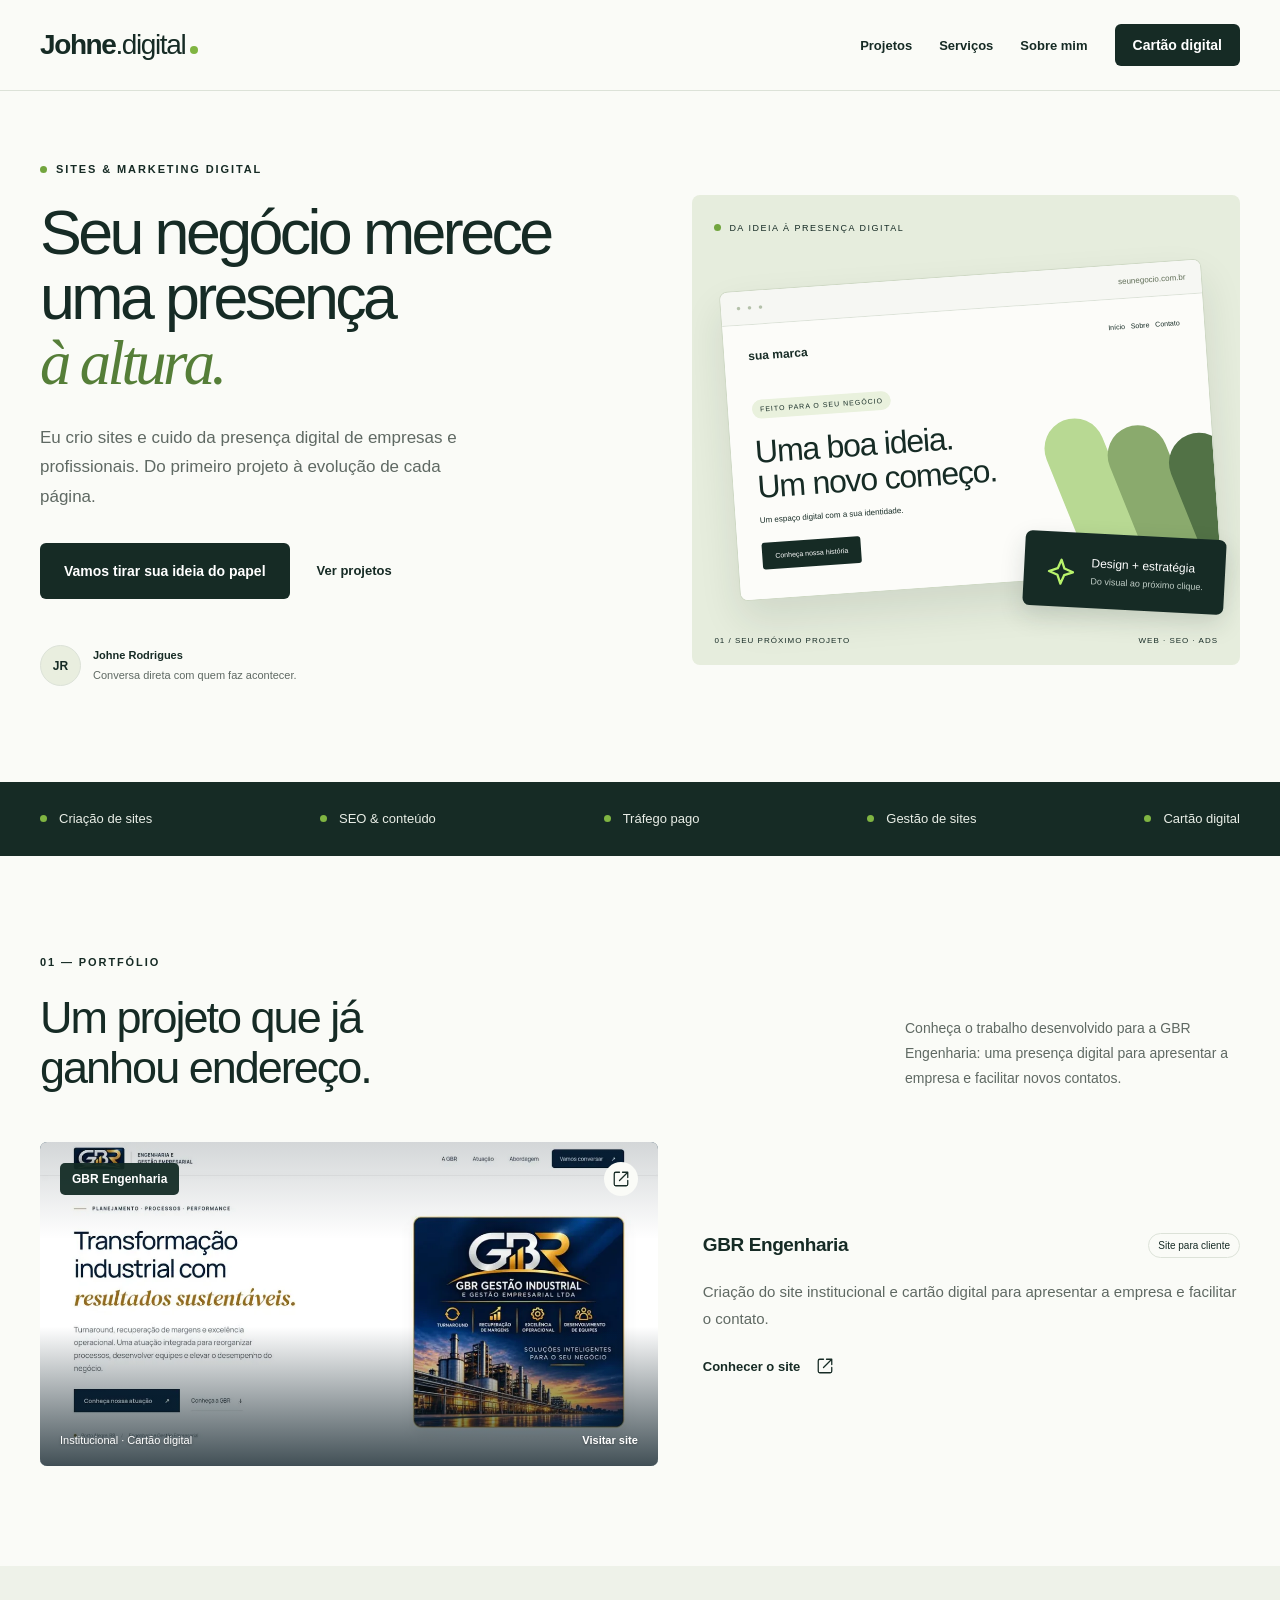
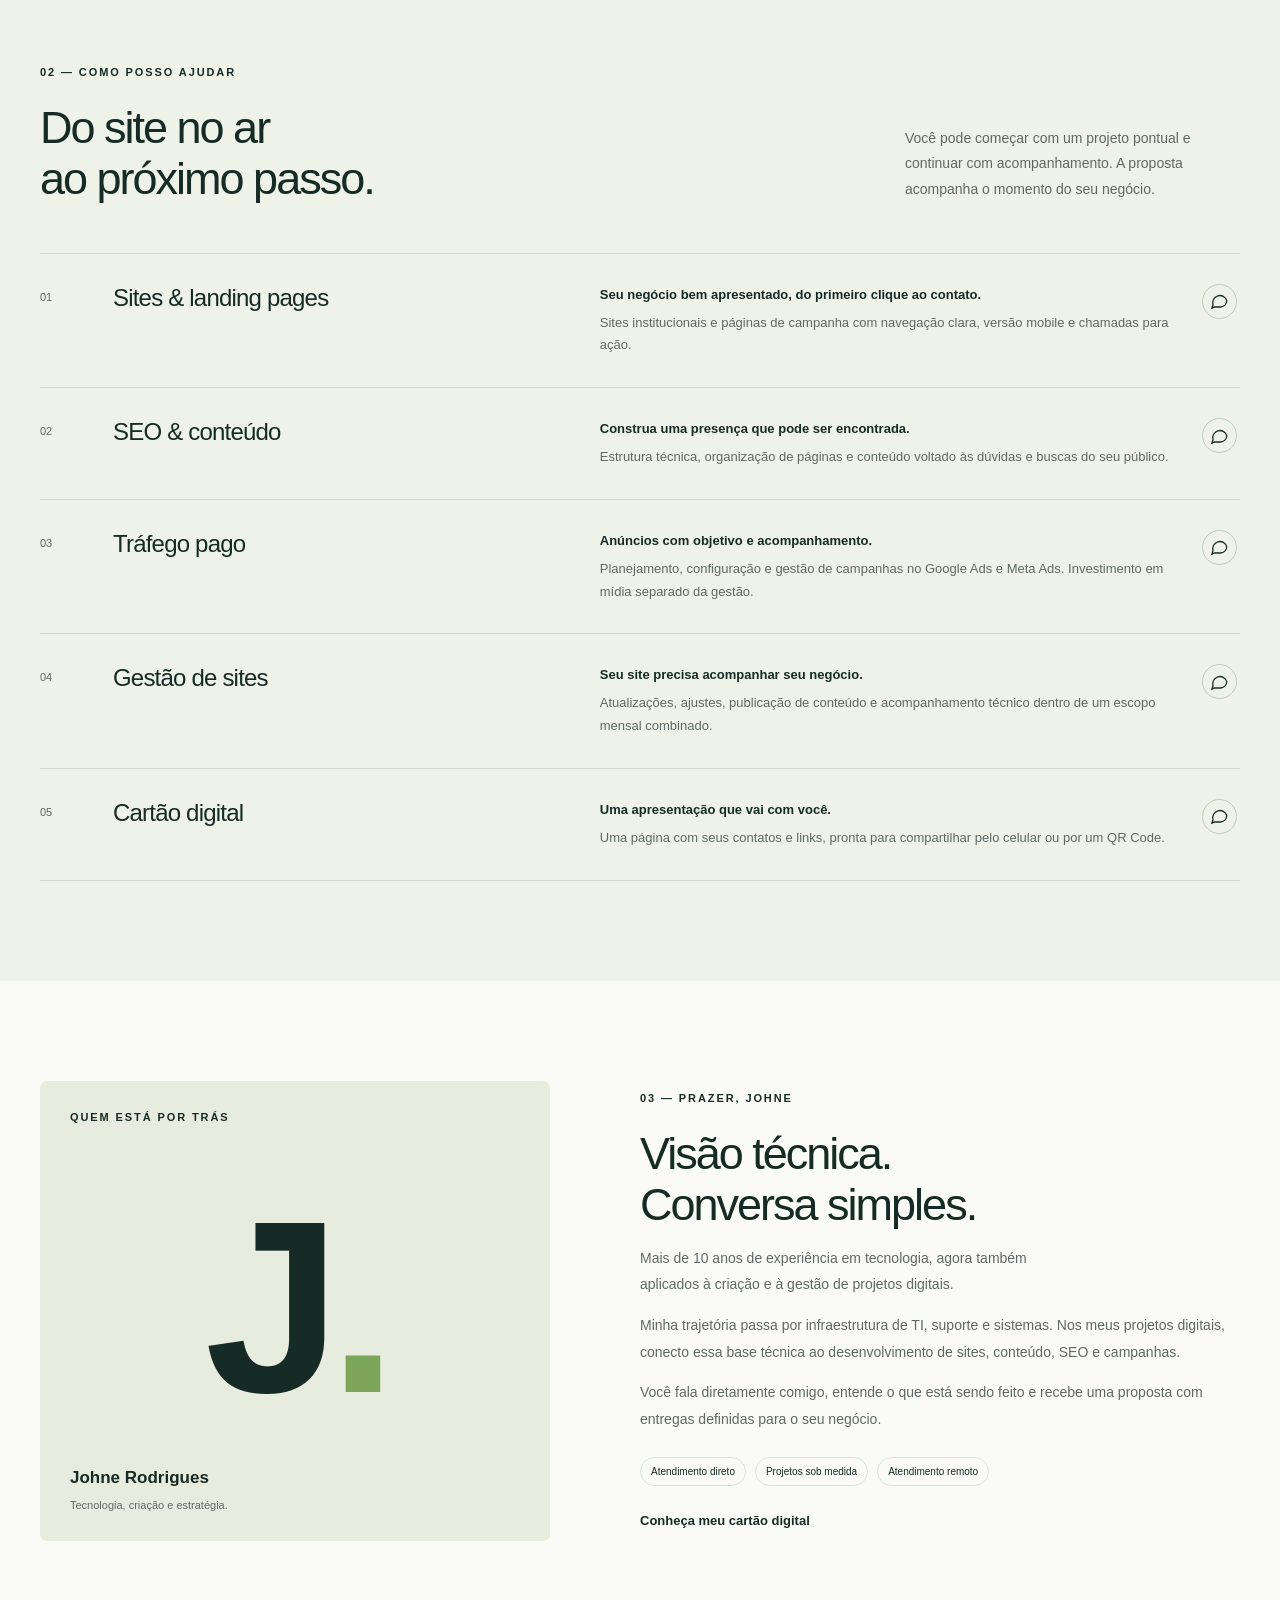
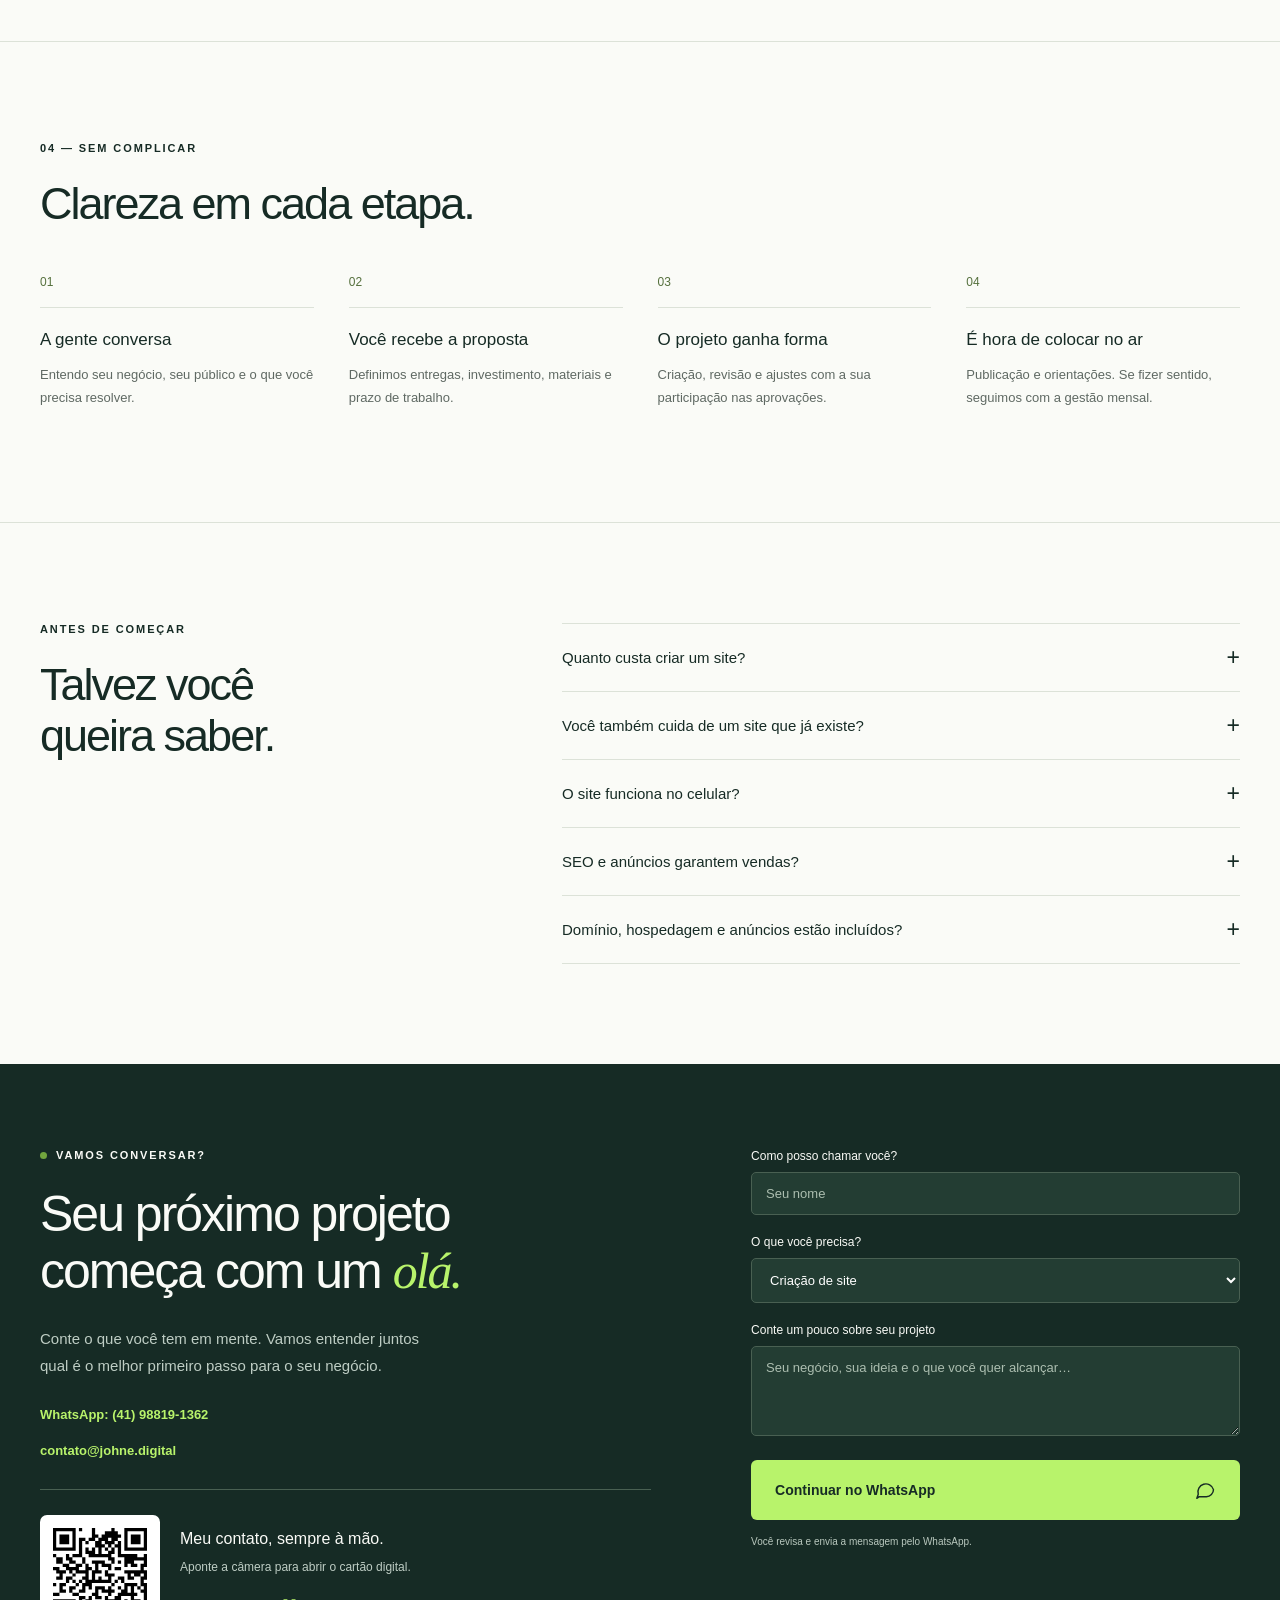
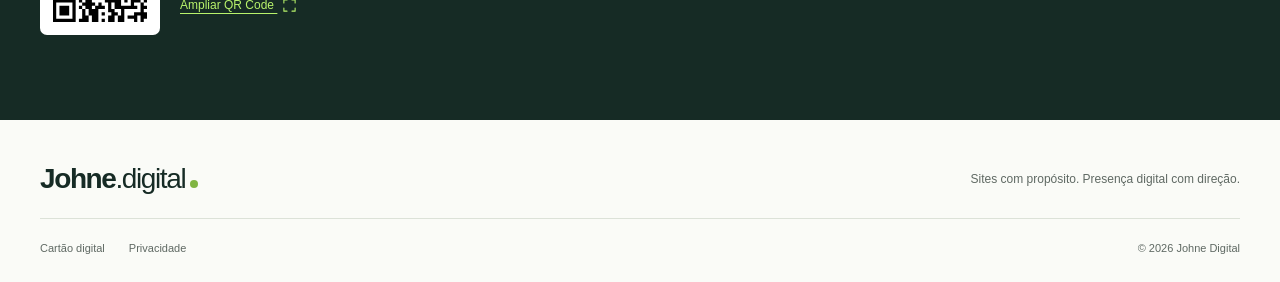
==== commit ede76251: "up" ====
--- a/index.html
+++ b/index.html
@@ -1 +1 @@
-<!doctype html><html lang="pt-BR"><head><meta charset="utf-8"><meta name="viewport" content="width=device-width, initial-scale=1"><meta name="theme-color" content="#132b25"><title>Johne Digital | Criação de sites, SEO e marketing digital</title><meta name="description" content="Sites, SEO, tráfego pago e gestão de conteúdo com Johne Rodrigues. Conheça os projetos e converse sobre a presença digital do seu negócio."><link rel="canonical" href="https://johne.digital/"><meta property="og:type" content="website"><meta property="og:locale" content="pt_BR"><meta property="og:title" content="Johne Digital | Criação de sites, SEO e marketing digital"><meta property="og:description" content="Sites, SEO, tráfego pago e gestão de conteúdo com Johne Rodrigues. Conheça os projetos e converse sobre a presença digital do seu negócio."><meta property="og:url" content="https://johne.digital/"><meta property="og:image" content="https://johne.digital/assets/social.png"><meta name="twitter:card" content="summary_large_image"><link rel="icon" type="image/svg+xml" href="assets/favicon.svg"><link rel="stylesheet" href="assets/style.6a7a7c4347df.css"><script defer src="assets/config.c68cc4075b70.js"></script><script defer src="assets/main.7eb229c5d665.js"></script><script type="application/ld+json">{"@context": "https://schema.org", "@type": "ProfessionalService", "name": "Johne Digital", "url": "https://johne.digital/", "description": "Criação de sites, SEO, tráfego pago e gestão de sites.", "email": "contato@johne.digital", "telephone": "+55 41 98819-1362", "founder": {"@type": "Person", "name": "Johne Rodrigues"}, "areaServed": "BR"}</script><script defer src="assets/analytics.d964d53e1e2e.js"></script></head><body><a class="skip" href="#conteudo">Pular para o conteúdo</a><header class="header"><div class="wrap nav-wrap"><a class="brand" href="#conteudo" aria-label="Johne Digital, início">Johne<span>.digital</span><i></i></a><button class="menu-toggle" type="button" aria-label="Abrir menu" aria-haspopup="dialog" aria-expanded="false" aria-controls="mobile-menu"><svg width="22" height="22" viewBox="0 0 24 24" fill="none" stroke="currentColor" stroke-width="1.8" stroke-linecap="round" aria-hidden="true"><path d="M4 6h16M4 12h16M4 18h16"/></svg></button><nav id="nav" aria-label="Principal"><a href="#projetos">Projetos</a><a href="#servicos">Serviços</a><a href="#sobre">Sobre mim</a><a class="button small dark" href="contato/">Cartão digital</a></nav></div></header><dialog class="mobile-panel" id="mobile-menu" aria-label="Menu de navegação"><div class="mobile-panel-top"><a class="brand" href="#conteudo" aria-label="Johne Digital, início">Johne<span>.digital</span><i></i></a><button class="menu-close" type="button" aria-label="Fechar menu" autofocus><svg width="22" height="22" viewBox="0 0 24 24" fill="none" stroke="currentColor" stroke-width="1.7" aria-hidden="true"><path d="m6 6 12 12M18 6 6 18"/></svg></button></div><nav class="mobile-navigation" aria-label="Navegação mobile"><a href="#conteudo">Início <svg class="ui-icon" width="20" height="20" viewBox="0 0 24 24" fill="none" stroke="currentColor" stroke-width="1.7" stroke-linecap="round" stroke-linejoin="round" aria-hidden="true" focusable="false"><path d="m9 5 7 7-7 7"/></svg></a><a href="#projetos">Projetos <svg class="ui-icon" width="20" height="20" viewBox="0 0 24 24" fill="none" stroke="currentColor" stroke-width="1.7" stroke-linecap="round" stroke-linejoin="round" aria-hidden="true" focusable="false"><path d="m9 5 7 7-7 7"/></svg></a><a href="#servicos">Serviços <svg class="ui-icon" width="20" height="20" viewBox="0 0 24 24" fill="none" stroke="currentColor" stroke-width="1.7" stroke-linecap="round" stroke-linejoin="round" aria-hidden="true" focusable="false"><path d="m9 5 7 7-7 7"/></svg></a><a href="#sobre">Sobre mim <svg class="ui-icon" width="20" height="20" viewBox="0 0 24 24" fill="none" stroke="currentColor" stroke-width="1.7" stroke-linecap="round" stroke-linejoin="round" aria-hidden="true" focusable="false"><path d="m9 5 7 7-7 7"/></svg></a><a href="contato/">Cartão digital <svg class="ui-icon" width="20" height="20" viewBox="0 0 24 24" fill="none" stroke="currentColor" stroke-width="1.7" stroke-linecap="round" stroke-linejoin="round" aria-hidden="true" focusable="false"><path d="m9 5 7 7-7 7"/></svg></a></nav><a class="button dark mobile-contact" href="#contato">Vamos conversar <svg class="ui-icon" width="20" height="20" viewBox="0 0 24 24" fill="none" stroke="currentColor" stroke-width="1.7" stroke-linecap="round" stroke-linejoin="round" aria-hidden="true" focusable="false"><path d="M21 11.5a8.5 8.5 0 0 1-8.5 8.5H4l-3 2 1.7-5A8.5 8.5 0 1 1 21 11.5Z"/></svg></a></dialog><main id="conteudo"><section class="hero wrap"><div class="hero-copy"><p class="eyebrow"><span class="dot"></span> SITES & MARKETING DIGITAL</p><h1>Seu negócio merece<br>uma presença<br><em>à altura.</em></h1><p class="lead">Eu crio sites e cuido da presença digital de empresas e profissionais. Do primeiro projeto à evolução de cada página.</p><div class="actions"><a class="button dark" href="#contato">Vamos tirar sua ideia do papel</a><a class="text-link" href="#projetos">Ver projetos</a></div><div class="hero-note"><span class="avatar">JR</span><p><strong>Johne Rodrigues</strong><br>Conversa direta com quem faz acontecer.</p></div></div><div class="hero-art" aria-label="Ilustração de um projeto de site responsivo"><div class="art-label"><span class="dot"></span> DA IDEIA À PRESENÇA DIGITAL</div><div class="mock-browser"><div class="browser-bar"><span>● ● ●</span><span>seunegocio.com.br</span></div><div class="mock-body"><div class="mock-nav">sua marca<span>Início &nbsp; Sobre &nbsp; Contato</span></div><span class="mock-pill">FEITO PARA O SEU NEGÓCIO</span><h2>Uma boa ideia.<br>Um novo começo.</h2><p>Um espaço digital com a sua identidade.</p><span class="mock-cta">Conheça nossa história</span><div class="mock-shapes"><i></i><i></i><i></i></div></div></div><div class="floating-badge"><span><svg class="ui-icon" width="20" height="20" viewBox="0 0 24 24" fill="none" stroke="currentColor" stroke-width="1.7" stroke-linecap="round" stroke-linejoin="round" aria-hidden="true" focusable="false"><path d="m12 3 2.5 6.5L21 12l-6.5 2.5L12 21l-2.5-6.5L3 12l6.5-2.5Z"/></svg></span><div>Design + estratégia<strong>Do visual ao próximo clique.</strong></div></div><div class="art-bottom"><span>01 / SEU PRÓXIMO PROJETO</span><span>WEB · SEO · ADS</span></div></div></section><div class="skills-strip"><div class="wrap"><span>Criação de sites</span><span>SEO & conteúdo</span><span>Tráfego pago</span><span>Gestão de sites</span><span>Cartão digital</span></div></div><section class="section wrap" id="projetos"><div class="section-heading"><div><p class="eyebrow">01 — PORTFÓLIO</p><h2>Um projeto que já<br>ganhou endereço.</h2></div><p>Conheça o trabalho desenvolvido para a GBR Engenharia: uma presença digital para apresentar a empresa e facilitar novos contatos.</p></div><div class="projects projects-single"><article class="project"><a class="project-cover gbr gbr-preview" href="https://gbreng.com.br/" aria-label="Visitar o site da GBR Engenharia em nova guia" target="_blank" rel="noopener noreferrer"><img class="project-background" src="assets/gbr-site-640.webp" srcset="assets/gbr-site-640.webp 640w, assets/gbr-site-1200.webp 1200w" sizes="(max-width: 760px) calc(100vw - 40px), (max-width: 1050px) calc(100vw - 48px), (max-width: 1280px) 52vw, 620px" alt="Página inicial do site da GBR Engenharia e Gestão Empresarial" width="1200" height="629" loading="lazy" decoding="async"><span class="cover-top"><span class="preview-label">GBR Engenharia</span><span class="preview-arrow" aria-hidden="true"><svg class="ui-icon" width="20" height="20" viewBox="0 0 24 24" fill="none" stroke="currentColor" stroke-width="1.7" stroke-linecap="round" stroke-linejoin="round" aria-hidden="true" focusable="false"><path d="M14 3h7v7M21 3 10 14M10 3H5a2 2 0 0 0-2 2v14a2 2 0 0 0 2 2h14a2 2 0 0 0 2-2v-5"/></svg></span></span><span class="cover-bottom"><span>Institucional · Cartão digital</span><span class="preview-visit">Visitar site</span></span></a><div class="project-info"><div class="project-title"><h3>GBR Engenharia</h3><span class="tag">Site para cliente</span></div><p>Criação do site institucional e cartão digital para apresentar a empresa e facilitar o contato.</p><a class="text-link" href="https://gbreng.com.br/" target="_blank" rel="noopener noreferrer">Conhecer o site <svg class="ui-icon" width="20" height="20" viewBox="0 0 24 24" fill="none" stroke="currentColor" stroke-width="1.7" stroke-linecap="round" stroke-linejoin="round" aria-hidden="true" focusable="false"><path d="M14 3h7v7M21 3 10 14M10 3H5a2 2 0 0 0-2 2v14a2 2 0 0 0 2 2h14a2 2 0 0 0 2-2v-5"/></svg></a></div></article></div></section><section class="services-section" id="servicos"><div class="wrap section"><div class="section-heading"><div><p class="eyebrow">02 — COMO POSSO AJUDAR</p><h2>Do site no ar<br>ao próximo passo.</h2></div><p>Você pode começar com um projeto pontual e continuar com acompanhamento. A proposta acompanha o momento do seu negócio.</p></div><div class="services"><article class="service"><span class="service-number">01</span><h3>Sites & landing pages</h3><div><h4>Seu negócio bem apresentado, do primeiro clique ao contato.</h4><p>Sites institucionais e páginas de campanha com navegação clara, versão mobile e chamadas para ação.</p></div><a href="#contato" aria-label="Conversar sobre Sites & landing pages"><svg class="ui-icon" width="20" height="20" viewBox="0 0 24 24" fill="none" stroke="currentColor" stroke-width="1.7" stroke-linecap="round" stroke-linejoin="round" aria-hidden="true" focusable="false"><path d="M21 11.5a8.5 8.5 0 0 1-8.5 8.5H4l-3 2 1.7-5A8.5 8.5 0 1 1 21 11.5Z"/></svg></a></article><article class="service"><span class="service-number">02</span><h3>SEO & conteúdo</h3><div><h4>Construa uma presença que pode ser encontrada.</h4><p>Estrutura técnica, organização de páginas e conteúdo voltado às dúvidas e buscas do seu público.</p></div><a href="#contato" aria-label="Conversar sobre SEO & conteúdo"><svg class="ui-icon" width="20" height="20" viewBox="0 0 24 24" fill="none" stroke="currentColor" stroke-width="1.7" stroke-linecap="round" stroke-linejoin="round" aria-hidden="true" focusable="false"><path d="M21 11.5a8.5 8.5 0 0 1-8.5 8.5H4l-3 2 1.7-5A8.5 8.5 0 1 1 21 11.5Z"/></svg></a></article><article class="service"><span class="service-number">03</span><h3>Tráfego pago</h3><div><h4>Anúncios com objetivo e acompanhamento.</h4><p>Planejamento, configuração e gestão de campanhas no Google Ads e Meta Ads. Investimento em mídia separado da gestão.</p></div><a href="#contato" aria-label="Conversar sobre Tráfego pago"><svg class="ui-icon" width="20" height="20" viewBox="0 0 24 24" fill="none" stroke="currentColor" stroke-width="1.7" stroke-linecap="round" stroke-linejoin="round" aria-hidden="true" focusable="false"><path d="M21 11.5a8.5 8.5 0 0 1-8.5 8.5H4l-3 2 1.7-5A8.5 8.5 0 1 1 21 11.5Z"/></svg></a></article><article class="service"><span class="service-number">04</span><h3>Gestão de sites</h3><div><h4>Seu site precisa acompanhar seu negócio.</h4><p>Atualizações, ajustes, publicação de conteúdo e acompanhamento técnico dentro de um escopo mensal combinado.</p></div><a href="#contato" aria-label="Conversar sobre Gestão de sites"><svg class="ui-icon" width="20" height="20" viewBox="0 0 24 24" fill="none" stroke="currentColor" stroke-width="1.7" stroke-linecap="round" stroke-linejoin="round" aria-hidden="true" focusable="false"><path d="M21 11.5a8.5 8.5 0 0 1-8.5 8.5H4l-3 2 1.7-5A8.5 8.5 0 1 1 21 11.5Z"/></svg></a></article><article class="service"><span class="service-number">05</span><h3>Cartão digital</h3><div><h4>Uma apresentação que vai com você.</h4><p>Uma página com seus contatos e links, pronta para compartilhar pelo celular ou por um QR Code.</p></div><a href="#contato" aria-label="Conversar sobre Cartão digital"><svg class="ui-icon" width="20" height="20" viewBox="0 0 24 24" fill="none" stroke="currentColor" stroke-width="1.7" stroke-linecap="round" stroke-linejoin="round" aria-hidden="true" focusable="false"><path d="M21 11.5a8.5 8.5 0 0 1-8.5 8.5H4l-3 2 1.7-5A8.5 8.5 0 1 1 21 11.5Z"/></svg></a></article></div></div></section><section class="section wrap about" id="sobre"><div class="about-art"><span class="eyebrow">QUEM ESTÁ POR TRÁS</span><div class="monogram">J<span>.</span></div><div><strong>Johne Rodrigues</strong><p>Tecnologia, criação e estratégia.</p></div></div><div><p class="eyebrow">03 — PRAZER, JOHNE</p><h2>Visão técnica.<br>Conversa simples.</h2><p class="lead">Mais de 10 anos de experiência em tecnologia, agora também aplicados à criação e à gestão de projetos digitais.</p><p>Minha trajetória passa por infraestrutura de TI, suporte e sistemas. Nos meus projetos digitais, conecto essa base técnica ao desenvolvimento de sites, conteúdo, SEO e campanhas.</p><p>Você fala diretamente comigo, entende o que está sendo feito e recebe uma proposta com entregas definidas para o seu negócio.</p><div class="about-points"><span>Atendimento direto</span><span>Projetos sob medida</span><span>Atendimento remoto</span></div><a class="text-link" href="contato/">Conheça meu cartão digital</a></div></section><section class="process-section"><div class="wrap section"><p class="eyebrow">04 — SEM COMPLICAR</p><h2>Clareza em cada etapa.</h2><div class="steps"><article><span>01</span><h3>A gente conversa</h3><p>Entendo seu negócio, seu público e o que você precisa resolver.</p></article><article><span>02</span><h3>Você recebe a proposta</h3><p>Definimos entregas, investimento, materiais e prazo de trabalho.</p></article><article><span>03</span><h3>O projeto ganha forma</h3><p>Criação, revisão e ajustes com a sua participação nas aprovações.</p></article><article><span>04</span><h3>É hora de colocar no ar</h3><p>Publicação e orientações. Se fizer sentido, seguimos com a gestão mensal.</p></article></div></div></section><section class="section wrap faq"><div><p class="eyebrow">ANTES DE COMEÇAR</p><h2>Talvez você<br>queira saber.</h2></div><div><details><summary>Quanto custa criar um site?</summary><p>Depende do número de páginas, dos conteúdos e das funcionalidades. Depois de entender sua necessidade, envio uma proposta com o que está incluído e as condições de pagamento.</p></details><details><summary>Você também cuida de um site que já existe?</summary><p>Sim. Primeiro avalio a estrutura e os acessos disponíveis para definir quais ajustes, atualizações ou melhorias posso executar.</p></details><details><summary>O site funciona no celular?</summary><p>Sim. Os projetos são desenvolvidos para se adaptar a celulares, tablets e computadores, com atenção à leitura e à navegação.</p></details><details><summary>SEO e anúncios garantem vendas?</summary><p>Não há garantia de posições ou vendas. O trabalho envolve planejamento, implementação e acompanhamento. Os resultados também dependem da concorrência, da oferta, do orçamento e do atendimento do seu negócio.</p></details><details><summary>Domínio, hospedagem e anúncios estão incluídos?</summary><p>Esses custos são discriminados na proposta. A verba paga ao Google ou à Meta é separada do serviço de gestão de campanhas.</p></details></div></section><section class="contact-section" id="contato"><div class="wrap contact-grid"><div><p class="eyebrow"><span class="dot"></span> VAMOS CONVERSAR?</p><h2>Seu próximo projeto<br>começa com um <em>olá.</em></h2><p>Conte o que você tem em mente. Vamos entender juntos qual é o melhor primeiro passo para o seu negócio.</p><a class="text-link" href="https://wa.me/5541988191362" target="_blank" rel="noopener noreferrer">WhatsApp: (41) 98819-1362</a><br><br><a class="text-link" href="mailto:contato@johne.digital">contato@johne.digital</a><div class="contact-qr"><button class="qr-trigger" type="button" data-qr-open aria-haspopup="dialog" aria-controls="qr-dialog" aria-label="Ampliar QR Code do cartão digital"><img src="assets/qr-contato.svg" alt="QR Code para o cartão digital da Johne Digital" width="120" height="120"></button><div><h3>Meu contato, sempre à mão.</h3><p>Aponte a câmera para abrir o cartão digital.</p><button class="qr-expand" type="button" data-qr-open aria-haspopup="dialog" aria-controls="qr-dialog">Ampliar QR Code <svg class="ui-icon" width="20" height="20" viewBox="0 0 24 24" fill="none" stroke="currentColor" stroke-width="1.7" stroke-linecap="round" stroke-linejoin="round" aria-hidden="true" focusable="false"><path d="M8 3H3v5m13-5h5v5M3 16v5h5m13-5v5h-5"/></svg></button></div></div></div><form id="brief-form"><label for="name">Como posso chamar você?</label><input id="name" name="name" placeholder="Seu nome" autocomplete="name" maxlength="100" required><label for="service">O que você precisa?</label><select id="service" name="service"><option>Criação de site</option><option>SEO e conteúdo</option><option>Gestão de anúncios</option><option>Manutenção do site</option><option>Cartão digital</option><option>Quero conversar sobre uma ideia</option></select><label for="message">Conte um pouco sobre seu projeto</label><textarea id="message" name="message" rows="3" placeholder="Seu negócio, sua ideia e o que você quer alcançar…" maxlength="3000" required></textarea><button class="button lime" type="submit">Preparar conversa <svg class="ui-icon" width="20" height="20" viewBox="0 0 24 24" fill="none" stroke="currentColor" stroke-width="1.7" stroke-linecap="round" stroke-linejoin="round" aria-hidden="true" focusable="false"><path d="M21 11.5a8.5 8.5 0 0 1-8.5 8.5H4l-3 2 1.7-5A8.5 8.5 0 1 1 21 11.5Z"/></svg></button><p class="form-note" id="form-note">A mensagem será preparada para você enviar pelo canal de contato disponível.</p><p class="status" id="form-status" role="status"></p></form></div></section></main><footer class="wrap footer"><a class="brand" href="#conteudo" aria-label="Johne Digital, início">Johne<span>.digital</span><i></i></a><p>Sites com propósito. Presença digital com direção.</p><div><a href="contato/">Cartão digital</a><a href="privacidade/">Privacidade</a><span>© <span data-year>2026</span> Johne Digital</span></div></footer><a class="whatsapp-float" data-contact="whatsapp" href="https://wa.me/5541988191362" target="_blank" rel="noopener noreferrer" aria-label="Conversar pelo WhatsApp (abre em nova guia)"><svg width="36" height="36" aria-hidden="true" focusable="false" xmlns='http://www.w3.org/2000/svg' viewBox='0 0 24 24'><path fill='#fff' d='M3.516 3.516c4.686-4.686 12.284-4.686 16.97 0s4.686 12.283 0 16.97a12 12 0 0 1-13.754 2.299l-5.814.735a.392.392 0 0 1-.438-.44l.748-5.788A12 12 0 0 1 3.517 3.517zm3.61 17.043.3.158a9.85 9.85 0 0 0 11.534-1.758c3.843-3.843 3.843-10.074 0-13.918s-10.075-3.843-13.918 0a9.85 9.85 0 0 0-1.747 11.554l.16.303-.51 3.942a.196.196 0 0 0 .219.22zm6.534-7.003-.933 1.164a9.84 9.84 0 0 1-3.497-3.495l1.166-.933a.79.79 0 0 0 .23-.94L9.561 6.96a.79.79 0 0 0-.924-.445l-2.023.524a.797.797 0 0 0-.588.88 11.754 11.754 0 0 0 10.005 10.005.797.797 0 0 0 .88-.587l.525-2.023a.79.79 0 0 0-.445-.923L14.6 13.327a.79.79 0 0 0-.94.23z'/></svg></a><dialog class="qr-dialog" id="qr-dialog" aria-labelledby="qr-title" aria-describedby="qr-description"><button class="qr-close" type="button" data-qr-close aria-label="Fechar QR Code" autofocus>×</button><p class="eyebrow">JOHNE DIGITAL</p><h2 id="qr-title">Vamos manter contato?</h2><p id="qr-description">Aponte a câmera do celular para abrir meu cartão digital.</p><img class="qr-large" src="assets/qr-contato.svg" alt="QR Code para https://johne.digital/contato/" width="360" height="360"><a class="button dark" href="contato/">Abrir cartão digital</a></dialog></body></html>+<!doctype html><html lang="pt-BR"><head><meta charset="utf-8"><meta name="viewport" content="width=device-width, initial-scale=1"><meta name="theme-color" content="#132b25"><title>Johne Digital | Criação de sites, SEO e marketing digital</title><meta name="description" content="Sites, SEO, tráfego pago e gestão de conteúdo com Johne Rodrigues. Conheça os projetos e converse sobre a presença digital do seu negócio."><link rel="canonical" href="https://johne.digital/"><meta property="og:type" content="website"><meta property="og:locale" content="pt_BR"><meta property="og:title" content="Johne Digital | Criação de sites, SEO e marketing digital"><meta property="og:description" content="Sites, SEO, tráfego pago e gestão de conteúdo com Johne Rodrigues. Conheça os projetos e converse sobre a presença digital do seu negócio."><meta property="og:url" content="https://johne.digital/"><meta property="og:image" content="https://johne.digital/assets/social.png"><meta name="twitter:card" content="summary_large_image"><link rel="icon" type="image/svg+xml" href="assets/favicon.svg"><link rel="stylesheet" href="assets/style.e40a14bbf277.css"><script defer src="assets/config.c68cc4075b70.js"></script><script defer src="assets/main.9ae607e1cc2c.js"></script><script type="application/ld+json">{"@context": "https://schema.org", "@type": "ProfessionalService", "name": "Johne Digital", "url": "https://johne.digital/", "description": "Criação de sites, SEO, tráfego pago e gestão de sites.", "email": "contato@johne.digital", "telephone": "+55 41 98819-1362", "founder": {"@type": "Person", "name": "Johne Rodrigues"}, "areaServed": "BR"}</script><script defer src="assets/analytics.d964d53e1e2e.js"></script></head><body><a class="skip" href="#conteudo">Pular para o conteúdo</a><header class="header"><div class="wrap nav-wrap"><a class="brand" href="#conteudo" aria-label="Johne Digital, início">Johne<span>.digital</span><i></i></a><button class="menu-toggle" type="button" aria-label="Abrir menu" aria-haspopup="dialog" aria-expanded="false" aria-controls="mobile-menu"><svg width="22" height="22" viewBox="0 0 24 24" fill="none" stroke="currentColor" stroke-width="1.8" stroke-linecap="round" aria-hidden="true"><path d="M4 6h16M4 12h16M4 18h16"/></svg></button><nav id="nav" aria-label="Principal"><a href="#projetos">Projetos</a><a href="#servicos">Serviços</a><a href="#sobre">Sobre mim</a><a class="button small dark" href="contato/">Cartão digital</a></nav></div></header><dialog class="mobile-panel" id="mobile-menu" aria-label="Menu de navegação"><div class="mobile-panel-top"><a class="brand" href="#conteudo" aria-label="Johne Digital, início">Johne<span>.digital</span><i></i></a><button class="menu-close" type="button" aria-label="Fechar menu" autofocus><svg width="22" height="22" viewBox="0 0 24 24" fill="none" stroke="currentColor" stroke-width="1.7" aria-hidden="true"><path d="m6 6 12 12M18 6 6 18"/></svg></button></div><nav class="mobile-navigation" aria-label="Navegação mobile"><a href="#conteudo">Início <svg class="ui-icon" width="20" height="20" viewBox="0 0 24 24" fill="none" stroke="currentColor" stroke-width="1.7" stroke-linecap="round" stroke-linejoin="round" aria-hidden="true" focusable="false"><path d="m9 5 7 7-7 7"/></svg></a><a href="#projetos">Projetos <svg class="ui-icon" width="20" height="20" viewBox="0 0 24 24" fill="none" stroke="currentColor" stroke-width="1.7" stroke-linecap="round" stroke-linejoin="round" aria-hidden="true" focusable="false"><path d="m9 5 7 7-7 7"/></svg></a><a href="#servicos">Serviços <svg class="ui-icon" width="20" height="20" viewBox="0 0 24 24" fill="none" stroke="currentColor" stroke-width="1.7" stroke-linecap="round" stroke-linejoin="round" aria-hidden="true" focusable="false"><path d="m9 5 7 7-7 7"/></svg></a><a href="#sobre">Sobre mim <svg class="ui-icon" width="20" height="20" viewBox="0 0 24 24" fill="none" stroke="currentColor" stroke-width="1.7" stroke-linecap="round" stroke-linejoin="round" aria-hidden="true" focusable="false"><path d="m9 5 7 7-7 7"/></svg></a><a href="contato/">Cartão digital <svg class="ui-icon" width="20" height="20" viewBox="0 0 24 24" fill="none" stroke="currentColor" stroke-width="1.7" stroke-linecap="round" stroke-linejoin="round" aria-hidden="true" focusable="false"><path d="m9 5 7 7-7 7"/></svg></a></nav><a class="button dark mobile-contact" href="#contato">Vamos conversar <svg class="ui-icon" width="20" height="20" viewBox="0 0 24 24" fill="none" stroke="currentColor" stroke-width="1.7" stroke-linecap="round" stroke-linejoin="round" aria-hidden="true" focusable="false"><path d="M21 11.5a8.5 8.5 0 0 1-8.5 8.5H4l-3 2 1.7-5A8.5 8.5 0 1 1 21 11.5Z"/></svg></a></dialog><main id="conteudo"><section class="hero wrap"><div class="hero-copy"><p class="eyebrow"><span class="dot"></span> SITES & MARKETING DIGITAL</p><h1>Seu negócio merece<br>uma presença<br><em>à altura.</em></h1><p class="lead">Eu crio sites e cuido da presença digital de empresas e profissionais. Do primeiro projeto à evolução de cada página.</p><div class="actions"><a class="button dark" href="#contato">Vamos tirar sua ideia do papel</a><a class="text-link" href="#projetos">Ver projetos</a></div><div class="hero-note"><span class="avatar">JR</span><p><strong>Johne Rodrigues</strong><br>Conversa direta com quem faz acontecer.</p></div></div><div class="hero-art" aria-label="Ilustração de um projeto de site responsivo"><div class="art-label"><span class="dot"></span> DA IDEIA À PRESENÇA DIGITAL</div><div class="mock-browser"><div class="browser-bar"><span>● ● ●</span><span>seunegocio.com.br</span></div><div class="mock-body"><div class="mock-nav">sua marca<span>Início &nbsp; Sobre &nbsp; Contato</span></div><span class="mock-pill">FEITO PARA O SEU NEGÓCIO</span><h2>Uma boa ideia.<br>Um novo começo.</h2><p>Um espaço digital com a sua identidade.</p><span class="mock-cta">Conheça nossa história</span><div class="mock-shapes"><i></i><i></i><i></i></div></div></div><div class="floating-badge"><span><svg class="ui-icon" width="20" height="20" viewBox="0 0 24 24" fill="none" stroke="currentColor" stroke-width="1.7" stroke-linecap="round" stroke-linejoin="round" aria-hidden="true" focusable="false"><path d="m12 3 2.5 6.5L21 12l-6.5 2.5L12 21l-2.5-6.5L3 12l6.5-2.5Z"/></svg></span><div>Design + estratégia<strong>Do visual ao próximo clique.</strong></div></div><div class="art-bottom"><span>01 / SEU PRÓXIMO PROJETO</span><span>WEB · SEO · ADS</span></div></div></section><div class="skills-strip"><div class="wrap"><span>Criação de sites</span><span>SEO & conteúdo</span><span>Tráfego pago</span><span>Gestão de sites</span><span>Cartão digital</span></div></div><section class="section wrap" id="projetos"><div class="section-heading"><div><p class="eyebrow">01 — PORTFÓLIO</p><h2>Um projeto que já<br>ganhou endereço.</h2></div><p>Conheça o trabalho desenvolvido para a GBR Engenharia: uma presença digital para apresentar a empresa e facilitar novos contatos.</p></div><div class="projects projects-single"><article class="project"><a class="project-cover gbr gbr-preview" href="https://gbreng.com.br/" aria-label="Visitar o site da GBR Engenharia em nova guia" target="_blank" rel="noopener noreferrer"><img class="project-background" src="assets/gbr-site-640.webp" srcset="assets/gbr-site-640.webp 640w, assets/gbr-site-1200.webp 1200w" sizes="(max-width: 760px) calc(100vw - 40px), (max-width: 1050px) calc(100vw - 48px), (max-width: 1280px) 52vw, 620px" alt="Página inicial do site da GBR Engenharia e Gestão Empresarial" width="1200" height="629" loading="lazy" decoding="async"><span class="cover-top"><span class="preview-label">GBR Engenharia</span><span class="preview-arrow" aria-hidden="true"><svg class="ui-icon" width="20" height="20" viewBox="0 0 24 24" fill="none" stroke="currentColor" stroke-width="1.7" stroke-linecap="round" stroke-linejoin="round" aria-hidden="true" focusable="false"><path d="M14 3h7v7M21 3 10 14M10 3H5a2 2 0 0 0-2 2v14a2 2 0 0 0 2 2h14a2 2 0 0 0 2-2v-5"/></svg></span></span><span class="cover-bottom"><span>Institucional · Cartão digital</span><span class="preview-visit">Visitar site</span></span></a><div class="project-info"><div class="project-title"><h3>GBR Engenharia</h3><span class="tag">Site para cliente</span></div><p>Criação do site institucional e cartão digital para apresentar a empresa e facilitar o contato.</p><a class="text-link" href="https://gbreng.com.br/" target="_blank" rel="noopener noreferrer">Conhecer o site <svg class="ui-icon" width="20" height="20" viewBox="0 0 24 24" fill="none" stroke="currentColor" stroke-width="1.7" stroke-linecap="round" stroke-linejoin="round" aria-hidden="true" focusable="false"><path d="M14 3h7v7M21 3 10 14M10 3H5a2 2 0 0 0-2 2v14a2 2 0 0 0 2 2h14a2 2 0 0 0 2-2v-5"/></svg></a></div></article></div></section><section class="services-section" id="servicos"><div class="wrap section"><div class="section-heading"><div><p class="eyebrow">02 — COMO POSSO AJUDAR</p><h2>Do site no ar<br>ao próximo passo.</h2></div><p>Você pode começar com um projeto pontual e continuar com acompanhamento. A proposta acompanha o momento do seu negócio.</p></div><div class="services"><article class="service"><span class="service-number">01</span><h3>Sites & landing pages</h3><div><h4>Seu negócio bem apresentado, do primeiro clique ao contato.</h4><p>Sites institucionais e páginas de campanha com navegação clara, versão mobile e chamadas para ação.</p></div><a href="#contato" aria-label="Conversar sobre Sites & landing pages"><svg class="ui-icon" width="20" height="20" viewBox="0 0 24 24" fill="none" stroke="currentColor" stroke-width="1.7" stroke-linecap="round" stroke-linejoin="round" aria-hidden="true" focusable="false"><path d="M21 11.5a8.5 8.5 0 0 1-8.5 8.5H4l-3 2 1.7-5A8.5 8.5 0 1 1 21 11.5Z"/></svg></a></article><article class="service"><span class="service-number">02</span><h3>SEO & conteúdo</h3><div><h4>Construa uma presença que pode ser encontrada.</h4><p>Estrutura técnica, organização de páginas e conteúdo voltado às dúvidas e buscas do seu público.</p></div><a href="#contato" aria-label="Conversar sobre SEO & conteúdo"><svg class="ui-icon" width="20" height="20" viewBox="0 0 24 24" fill="none" stroke="currentColor" stroke-width="1.7" stroke-linecap="round" stroke-linejoin="round" aria-hidden="true" focusable="false"><path d="M21 11.5a8.5 8.5 0 0 1-8.5 8.5H4l-3 2 1.7-5A8.5 8.5 0 1 1 21 11.5Z"/></svg></a></article><article class="service"><span class="service-number">03</span><h3>Tráfego pago</h3><div><h4>Anúncios com objetivo e acompanhamento.</h4><p>Planejamento, configuração e gestão de campanhas no Google Ads e Meta Ads. Investimento em mídia separado da gestão.</p></div><a href="#contato" aria-label="Conversar sobre Tráfego pago"><svg class="ui-icon" width="20" height="20" viewBox="0 0 24 24" fill="none" stroke="currentColor" stroke-width="1.7" stroke-linecap="round" stroke-linejoin="round" aria-hidden="true" focusable="false"><path d="M21 11.5a8.5 8.5 0 0 1-8.5 8.5H4l-3 2 1.7-5A8.5 8.5 0 1 1 21 11.5Z"/></svg></a></article><article class="service"><span class="service-number">04</span><h3>Gestão de sites</h3><div><h4>Seu site precisa acompanhar seu negócio.</h4><p>Atualizações, ajustes, publicação de conteúdo e acompanhamento técnico dentro de um escopo mensal combinado.</p></div><a href="#contato" aria-label="Conversar sobre Gestão de sites"><svg class="ui-icon" width="20" height="20" viewBox="0 0 24 24" fill="none" stroke="currentColor" stroke-width="1.7" stroke-linecap="round" stroke-linejoin="round" aria-hidden="true" focusable="false"><path d="M21 11.5a8.5 8.5 0 0 1-8.5 8.5H4l-3 2 1.7-5A8.5 8.5 0 1 1 21 11.5Z"/></svg></a></article><article class="service"><span class="service-number">05</span><h3>Cartão digital</h3><div><h4>Uma apresentação que vai com você.</h4><p>Uma página com seus contatos e links, pronta para compartilhar pelo celular ou por um QR Code.</p></div><a href="#contato" aria-label="Conversar sobre Cartão digital"><svg class="ui-icon" width="20" height="20" viewBox="0 0 24 24" fill="none" stroke="currentColor" stroke-width="1.7" stroke-linecap="round" stroke-linejoin="round" aria-hidden="true" focusable="false"><path d="M21 11.5a8.5 8.5 0 0 1-8.5 8.5H4l-3 2 1.7-5A8.5 8.5 0 1 1 21 11.5Z"/></svg></a></article></div></div></section><section class="section wrap about" id="sobre"><div class="about-art"><span class="eyebrow">QUEM ESTÁ POR TRÁS</span><div class="monogram">J<span>.</span></div><div><strong>Johne Rodrigues</strong><p>Tecnologia, criação e estratégia.</p></div></div><div><p class="eyebrow">03 — PRAZER, JOHNE</p><h2>Visão técnica.<br>Conversa simples.</h2><p class="lead">Mais de 10 anos de experiência em tecnologia, agora também aplicados à criação e à gestão de projetos digitais.</p><p>Minha trajetória passa por infraestrutura de TI, suporte e sistemas. Nos meus projetos digitais, conecto essa base técnica ao desenvolvimento de sites, conteúdo, SEO e campanhas.</p><p>Você fala diretamente comigo, entende o que está sendo feito e recebe uma proposta com entregas definidas para o seu negócio.</p><div class="about-points"><span>Atendimento direto</span><span>Projetos sob medida</span><span>Atendimento remoto</span></div><a class="text-link" href="contato/">Conheça meu cartão digital</a></div></section><section class="process-section"><div class="wrap section"><p class="eyebrow">04 — SEM COMPLICAR</p><h2>Clareza em cada etapa.</h2><div class="steps"><article><span>01</span><h3>A gente conversa</h3><p>Entendo seu negócio, seu público e o que você precisa resolver.</p></article><article><span>02</span><h3>Você recebe a proposta</h3><p>Definimos entregas, investimento, materiais e prazo de trabalho.</p></article><article><span>03</span><h3>O projeto ganha forma</h3><p>Criação, revisão e ajustes com a sua participação nas aprovações.</p></article><article><span>04</span><h3>É hora de colocar no ar</h3><p>Publicação e orientações. Se fizer sentido, seguimos com a gestão mensal.</p></article></div></div></section><section class="section wrap faq"><div><p class="eyebrow">ANTES DE COMEÇAR</p><h2>Talvez você<br>queira saber.</h2></div><div><details><summary>Quanto custa criar um site?</summary><p>Depende do número de páginas, dos conteúdos e das funcionalidades. Depois de entender sua necessidade, envio uma proposta com o que está incluído e as condições de pagamento.</p></details><details><summary>Você também cuida de um site que já existe?</summary><p>Sim. Primeiro avalio a estrutura e os acessos disponíveis para definir quais ajustes, atualizações ou melhorias posso executar.</p></details><details><summary>O site funciona no celular?</summary><p>Sim. Os projetos são desenvolvidos para se adaptar a celulares, tablets e computadores, com atenção à leitura e à navegação.</p></details><details><summary>SEO e anúncios garantem vendas?</summary><p>Não há garantia de posições ou vendas. O trabalho envolve planejamento, implementação e acompanhamento. Os resultados também dependem da concorrência, da oferta, do orçamento e do atendimento do seu negócio.</p></details><details><summary>Domínio, hospedagem e anúncios estão incluídos?</summary><p>Esses custos são discriminados na proposta. A verba paga ao Google ou à Meta é separada do serviço de gestão de campanhas.</p></details></div></section><section class="contact-section" id="contato"><div class="wrap contact-grid"><div><p class="eyebrow"><span class="dot"></span> VAMOS CONVERSAR?</p><h2>Seu próximo projeto<br>começa com um <em>olá.</em></h2><p>Conte o que você tem em mente. Vamos entender juntos qual é o melhor primeiro passo para o seu negócio.</p><a class="text-link" href="https://wa.me/5541988191362" target="_blank" rel="noopener noreferrer">WhatsApp: (41) 98819-1362</a><br><br><a class="text-link" href="mailto:contato@johne.digital">contato@johne.digital</a><div class="contact-qr"><button class="qr-trigger" type="button" data-qr-open aria-haspopup="dialog" aria-controls="qr-dialog" aria-label="Ampliar QR Code do cartão digital"><img src="assets/qr-contato.svg" alt="QR Code para o cartão digital da Johne Digital" width="120" height="120"></button><div><h3>Meu contato, sempre à mão.</h3><p>Aponte a câmera para abrir o cartão digital.</p><button class="qr-expand" type="button" data-qr-open aria-haspopup="dialog" aria-controls="qr-dialog">Ampliar QR Code <svg class="ui-icon" width="20" height="20" viewBox="0 0 24 24" fill="none" stroke="currentColor" stroke-width="1.7" stroke-linecap="round" stroke-linejoin="round" aria-hidden="true" focusable="false"><path d="M8 3H3v5m13-5h5v5M3 16v5h5m13-5v5h-5"/></svg></button></div></div></div><form id="brief-form"><label for="name">Como posso chamar você?</label><input id="name" name="name" placeholder="Seu nome" autocomplete="name" maxlength="100" required><label for="service">O que você precisa?</label><select id="service" name="service"><option>Criação de site</option><option>SEO e conteúdo</option><option>Gestão de anúncios</option><option>Manutenção do site</option><option>Cartão digital</option><option>Quero conversar sobre uma ideia</option></select><label for="message">Conte um pouco sobre seu projeto</label><textarea id="message" name="message" rows="3" placeholder="Seu negócio, sua ideia e o que você quer alcançar…" maxlength="3000" required></textarea><button class="button lime" type="submit">Preparar conversa <svg class="ui-icon" width="20" height="20" viewBox="0 0 24 24" fill="none" stroke="currentColor" stroke-width="1.7" stroke-linecap="round" stroke-linejoin="round" aria-hidden="true" focusable="false"><path d="M21 11.5a8.5 8.5 0 0 1-8.5 8.5H4l-3 2 1.7-5A8.5 8.5 0 1 1 21 11.5Z"/></svg></button><p class="form-note" id="form-note">A mensagem será preparada para você enviar pelo canal de contato disponível.</p><p class="status" id="form-status" role="status"></p></form></div></section></main><footer class="wrap footer"><a class="brand" href="#conteudo" aria-label="Johne Digital, início">Johne<span>.digital</span><i></i></a><p>Sites com propósito. Presença digital com direção.</p><div><a href="contato/">Cartão digital</a><a href="privacidade/">Privacidade</a><span>© <span data-year>2026</span> Johne Digital</span></div></footer><a class="whatsapp-float whatsapp-waiting" inert data-contact="whatsapp" href="https://wa.me/5541988191362" target="_blank" rel="noopener noreferrer" aria-label="Conversar pelo WhatsApp (abre em nova guia)"><svg width="36" height="36" aria-hidden="true" focusable="false" xmlns='http://www.w3.org/2000/svg' viewBox='0 0 24 24'><path fill='#fff' d='M3.516 3.516c4.686-4.686 12.284-4.686 16.97 0s4.686 12.283 0 16.97a12 12 0 0 1-13.754 2.299l-5.814.735a.392.392 0 0 1-.438-.44l.748-5.788A12 12 0 0 1 3.517 3.517zm3.61 17.043.3.158a9.85 9.85 0 0 0 11.534-1.758c3.843-3.843 3.843-10.074 0-13.918s-10.075-3.843-13.918 0a9.85 9.85 0 0 0-1.747 11.554l.16.303-.51 3.942a.196.196 0 0 0 .219.22zm6.534-7.003-.933 1.164a9.84 9.84 0 0 1-3.497-3.495l1.166-.933a.79.79 0 0 0 .23-.94L9.561 6.96a.79.79 0 0 0-.924-.445l-2.023.524a.797.797 0 0 0-.588.88 11.754 11.754 0 0 0 10.005 10.005.797.797 0 0 0 .88-.587l.525-2.023a.79.79 0 0 0-.445-.923L14.6 13.327a.79.79 0 0 0-.94.23z'/></svg></a><dialog class="qr-dialog" id="qr-dialog" aria-labelledby="qr-title" aria-describedby="qr-description"><button class="qr-close" type="button" data-qr-close aria-label="Fechar QR Code" autofocus>×</button><p class="eyebrow">JOHNE DIGITAL</p><h2 id="qr-title">Vamos manter contato?</h2><p id="qr-description">Aponte a câmera do celular para abrir meu cartão digital.</p><img class="qr-large" src="assets/qr-contato.svg" alt="QR Code para https://johne.digital/contato/" width="360" height="360"><a class="button dark" href="contato/">Abrir cartão digital</a></dialog></body></html>
--- a/assets/style.e40a14bbf277.css
+++ b/assets/style.e40a14bbf277.css
@@ -0,0 +1,58 @@
+:root{--ink:#162b25;--muted:#5f6963;--paper:#fafbf7;--line:#dce2d8;--lime:#b8f36b;--soft:#eef2e9}*{box-sizing:border-box}html{scroll-behavior:smooth;scroll-padding-top:100px}body{margin:0;background:var(--paper);color:var(--ink);font-family:Arial,Helvetica,sans-serif;-webkit-font-smoothing:antialiased}a{color:inherit;text-decoration:none}button,input,select,textarea{font:inherit}button,a,input,select,textarea{-webkit-tap-highlight-color:transparent}button,a{touch-action:manipulation}button{cursor:pointer}a:focus-visible,button:focus-visible,input:focus-visible,select:focus-visible,textarea:focus-visible,summary:focus-visible{outline:3px solid #658d33;outline-offset:5px}[hidden]{display:none!important}.wrap{width:min(1200px,calc(100% - 80px));margin-inline:auto}.header{position:sticky;top:0;z-index:20;background:rgba(250,251,247,.96);border-bottom:1px solid var(--line)}.nav-wrap{height:90px;display:flex;align-items:center;justify-content:space-between;gap:25px}.brand{display:inline-flex;align-items:center;font-size:28px;font-weight:800;letter-spacing:-1.4px;white-space:nowrap}.brand span{font-weight:400}.brand i{width:8px;height:8px;background:#80b542;border-radius:50%;margin:10px 0 0 5px}nav{display:flex;align-items:center;gap:27px;font-size:13px;font-weight:600}nav>a:not(.button):hover,.text-link:hover{color:#548122}.button{display:inline-flex;align-items:center;justify-content:space-between;gap:30px;padding:19px 23px;border-radius:6px;border:1px solid transparent;font-size:14px;font-weight:600;transition:transform .2s,background .2s}.button:hover{transform:translateY(-2px)}.button span{font-size:20px}.dark{background:var(--ink);color:white}.dark:hover{background:#285043}.lime{background:var(--lime);color:var(--ink)}.outline{border-color:var(--line);background:transparent}.small{padding:12px 17px}.menu-toggle{display:none}.hero{display:grid;grid-template-columns:1.1fr 1fr;gap:50px;align-items:center;min-height:680px;padding-block:72px 85px}.eyebrow{font-size:11px;letter-spacing:1.9px;font-weight:700;display:flex;align-items:center;gap:9px;margin:0 0 25px}.dot{display:inline-block;width:7px;height:7px;border-radius:50%;background:#72a53e}.hero h1{font-size:clamp(48px,4.9vw,68px);line-height:1.04;letter-spacing:-3.6px;font-weight:500;margin:0 0 26px}em{font-family:Georgia,'Times New Roman',serif;font-weight:400;color:#557e38}.lead{font-size:17px;line-height:1.75;color:var(--muted);max-width:440px}.actions{display:flex;align-items:center;gap:27px;margin-top:31px}.text-link{font-size:13px;font-weight:600;display:inline-flex;gap:16px;align-items:center}.hero-note{display:flex;align-items:center;gap:12px;margin-top:36px}.avatar{display:grid;place-items:center;border:1px solid var(--line);background:#e9eedf;border-radius:50%;width:41px;height:41px;font-size:12px;font-weight:700}.hero-note p{font-size:11px;line-height:1.8;color:var(--muted)}.hero-note strong{color:var(--ink)}.hero-art{position:relative;background:#e6eddd;height:470px;border-radius:8px;padding:28px 22px;overflow:hidden}.art-label{font-size:9px;letter-spacing:1.5px;display:flex;align-items:center;gap:8px}.mock-browser{background:white;border-radius:8px;position:absolute;top:80px;left:37px;width:calc(100% - 65px);transform:rotate(-4deg);box-shadow:0 20px 40px #1b32251c;overflow:hidden;border:1px solid #ced8c4}.browser-bar{display:flex;justify-content:space-between;padding:12px 15px;font-size:8px;color:#606e57;background:#f6f7f3;border-bottom:1px solid var(--line)}.browser-bar>span:first-child{letter-spacing:2px;color:#b4c1aa}.mock-body{padding:24px 24px 29px;background:#fcfcf9;position:relative;overflow:hidden}.mock-nav{font-size:12px;font-weight:700;display:flex;justify-content:space-between;margin-bottom:35px}.mock-nav span{font-size:7px;font-weight:400}.mock-pill{font-size:7px;letter-spacing:1px;padding:6px 8px;background:#e9f1dd;border-radius:20px}.mock-body h2{font-size:32px;line-height:1.08;letter-spacing:-1.2px;font-weight:500;margin:19px 0 12px;position:relative;z-index:2}.mock-body p{font-size:8px;position:relative;z-index:2}.mock-cta{display:inline-block;background:var(--ink);color:white;font-size:7px;padding:10px 13px;border-radius:3px;margin-top:10px}.mock-shapes{position:absolute;right:-16px;bottom:-22px;width:165px;height:200px;transform:rotate(-18deg)}.mock-shapes i{position:absolute;width:60px;height:190px;background:#b8d993;border-radius:40px}.mock-shapes i:nth-child(2){left:56px;top:30px;background:#8aaa6d}.mock-shapes i:nth-child(3){left:110px;top:60px;background:#527246}.floating-badge{position:absolute;right:15px;bottom:55px;background:var(--ink);color:white;padding:18px 21px;border-radius:7px;display:flex;gap:14px;align-items:center;box-shadow:0 10px 25px #1b322526;transform:rotate(3deg)}.floating-badge>span{color:var(--lime);font-size:34px}.floating-badge div{font-size:12px}.floating-badge strong{display:block;font-size:9px;font-weight:400;color:#c1cec7;margin-top:6px}.art-bottom{position:absolute;bottom:20px;left:22px;right:22px;display:flex;justify-content:space-between;font-size:8px;letter-spacing:1px}.skills-strip{background:var(--ink);color:#e9eee7}.skills-strip .wrap{display:flex;align-items:center;justify-content:space-between;gap:18px;min-height:74px;font-size:13px}.section{padding-block:100px}.section-heading{display:flex;align-items:flex-end;justify-content:space-between;gap:70px;margin-bottom:48px}h2{font-size:45px;letter-spacing:-2px;line-height:1.13;font-weight:500;margin:0} .section-heading>p{max-width:335px;color:var(--muted);font-size:14px;line-height:1.8;margin:0 0 3px}.projects{display:grid;grid-template-columns:1fr 1fr;gap:48px 30px}.project-cover{height:295px;border-radius:7px;padding:26px 30px;display:flex;flex-direction:column;justify-content:space-between;overflow:hidden;position:relative;transition:transform .25s}.project-cover:hover{transform:translateY(-4px)}.cover-top{display:flex;justify-content:space-between;font-size:15px;font-weight:700;position:relative;z-index:1}.cover-top>span{font-size:24px;font-weight:400}.project-cover>strong{font-size:35px;line-height:1.12;letter-spacing:-1px;font-weight:500;z-index:1}.cover-bottom{display:flex;justify-content:space-between;align-items:center;font-size:10px;z-index:1}.cover-mark{font-size:28px;border:1px solid currentColor;border-radius:50%;width:44px;height:44px;display:grid;place-items:center}.project-cover:after{content:'';position:absolute;right:-75px;top:30px;width:280px;height:280px;border:1px solid currentColor;opacity:.15;border-radius:50%;box-shadow:0 0 0 25px currentColor,0 0 0 60px transparent;transform:rotate(-20deg)}.gbr{background:#14364b;color:#f0f3ec}.volt{background:#d9ed8b;color:#243321}.red{background:#e8d2c5;color:#58332b}.boots{background:#e6e1d6;color:#3b3934}.project-title{display:flex;align-items:center;justify-content:space-between;gap:10px;margin-top:23px}.project-title h3{font-size:19px;letter-spacing:-.4px;margin:0}.tag{font-size:10px;border:1px solid var(--line);border-radius:20px;padding:6px 9px;white-space:nowrap}.project>p{font-size:14px;line-height:1.7;color:var(--muted);max-width:500px;margin:13px 0 16px}.services-section{background:var(--soft)}.service{display:grid;grid-template-columns:48px 1fr 1.25fr 38px;gap:25px;padding:30px 0;border-top:1px solid #d2dbcb;align-items:start}.service:last-child{border-bottom:1px solid #d2dbcb}.service-number{font-size:11px;padding-top:7px;color:#5e6c57}.service h3{font-size:24px;letter-spacing:-.8px;font-weight:500;margin:0}.service h4{font-size:13px;margin:3px 0 10px}.service p{font-size:13px;color:var(--muted);line-height:1.75;margin:0}.service>a{border:1px solid #bfcbb7;width:35px;height:35px;border-radius:50%;display:grid;place-items:center}.service>a:hover{background:var(--lime)}.about{display:grid;grid-template-columns:.85fr 1fr;gap:90px;align-items:center}.about-art{height:460px;background:#e8ecdf;border-radius:7px;padding:30px;display:flex;flex-direction:column;justify-content:space-between;position:relative;overflow:hidden}.monogram{font-size:245px;letter-spacing:-20px;line-height:.9;font-weight:700;align-self:center}.monogram span{color:#7ca55a}.about-art strong{font-size:17px}.about-art p{font-size:11px;color:var(--muted);margin-bottom:0}.about>div>p:not(.eyebrow){font-size:14px;line-height:1.9;color:var(--muted)}.about>div>.lead{font-size:17px}.about-points{display:flex;flex-wrap:wrap;gap:9px;margin:25px 0}.about-points span{font-size:10px;border:1px solid var(--line);padding:8px 10px;border-radius:20px}.process-section{border-top:1px solid var(--line);border-bottom:1px solid var(--line)}.steps{display:grid;grid-template-columns:repeat(4,1fr);gap:35px;margin-top:45px}.steps article>span{display:block;color:#55703d;font-size:12px;border-bottom:1px solid var(--line);padding-bottom:18px}.steps h3{font-size:17px;font-weight:500;margin:22px 0 12px}.steps p{font-size:13px;line-height:1.8;color:var(--muted)}.faq{display:grid;grid-template-columns:.8fr 1.2fr;gap:70px}details{border-bottom:1px solid var(--line);padding:20px 0}details:first-child{border-top:1px solid var(--line)}summary{cursor:pointer;font-size:15px;font-weight:500;list-style:none;display:flex;justify-content:space-between;gap:18px;align-items:center}summary::-webkit-details-marker{display:none}summary:after{content:'+';font-size:23px;font-weight:400}details[open] summary:after{content:'−'}details p{font-size:14px;line-height:1.8;color:var(--muted);padding-right:25px}.contact-section{background:var(--ink);color:var(--paper);padding-block:85px}.contact-grid{display:grid;grid-template-columns:1fr .8fr;gap:100px}.contact-grid h2{font-size:50px}.contact-grid em{color:var(--lime)}.contact-grid>div>p:not(.eyebrow){font-size:15px;line-height:1.8;color:#becdc4;max-width:390px;margin:26px 0}.contact-grid .text-link{color:var(--lime)}form label{display:block;font-size:12px;margin-bottom:9px}input,select,textarea{width:100%;background:#233d33;border:1px solid #496052;color:white;padding:13px 14px;border-radius:5px;margin-bottom:20px;font-size:13px}input::placeholder,textarea::placeholder{color:#acbeb0}textarea{resize:vertical;min-height:90px}form .button{width:100%}.form-note{color:#b9c8be;font-size:10px;line-height:1.7;margin-top:13px}.status{font-size:12px;white-space:pre-wrap}.footer{padding-block:40px 28px;display:grid;grid-template-columns:1fr 1fr;gap:20px}.footer>p{text-align:right;font-size:12px;color:var(--muted)}.footer>div{grid-column:1/-1;border-top:1px solid var(--line);padding-top:23px;display:flex;gap:24px;font-size:11px;color:var(--muted)}.footer>div>span{margin-left:auto}.skip{position:fixed;top:-100px;left:15px;background:var(--lime);padding:15px;z-index:50}.skip:focus{top:10px}.mobile-cta{display:none}.card-page{background:#eaf0e3;min-height:100vh}.card-header{display:flex;justify-content:space-between;align-items:center;padding-block:30px}.digital-card{width:min(480px,calc(100% - 32px));margin:25px auto 30px;background:var(--paper);border:1px solid var(--line);border-radius:16px;overflow:hidden;box-shadow:0 16px 55px #132b2510}.card-banner{height:120px;background:var(--ink);color:var(--lime);padding:24px;display:flex;justify-content:space-between;font-size:8px;letter-spacing:1px}.card-banner>span:last-child{font-size:45px}.card-content{padding:0 32px 30px}.card-avatar{width:83px;height:83px;margin-top:-42px;margin-bottom:25px;background:#d6e9bd;border:5px solid var(--paper);border-radius:50%;display:grid;place-items:center;font-size:27px;font-weight:700;position:relative}.card-avatar span{position:absolute;right:1px;bottom:1px;background:#78a750;border:3px solid var(--paper);height:19px;width:19px;border-radius:50%}.card-content .eyebrow{font-size:9px;margin-bottom:10px}.card-content h1{font-size:30px;letter-spacing:-1px;margin:0}.card-subtitle{font-size:14px!important;color:var(--ink)!important}.card-content>p{font-size:13px;line-height:1.7;color:var(--muted)}.card-links{display:grid;gap:10px;margin:25px 0 14px}.card-links .button{font-size:13px;justify-content:center}.card-tools{display:grid;grid-template-columns:1fr 1fr;gap:10px}.card-tools button{border:1px solid var(--line);border-radius:5px;padding:12px 8px;background:transparent;color:var(--ink);font-size:11px}.qr-area{border-top:1px solid var(--line);padding-top:22px;margin-top:25px;display:flex;align-items:center;gap:20px}.qr-area img{width:115px;height:115px;background:white;flex-shrink:0}.qr-area h2{font-size:16px;letter-spacing:-.3px}.qr-area p,.qr-area a{font-size:11px;line-height:1.7}.qr-area a{text-decoration:underline}.card-footer{text-align:center;font-size:11px;color:var(--muted);padding-bottom:30px}.legal{max-width:780px;min-height:70vh;padding-block:60px 80px}.legal h1{font-size:48px;letter-spacing:-2px}.legal h2{font-size:23px;letter-spacing:-.5px;margin-top:35px}.legal p{font-size:15px;line-height:1.85;color:var(--muted)}.legal p a{text-decoration:underline}
+@media(min-width:1500px){.hero{min-height:730px}}@media(max-width:1050px){.wrap{width:calc(100% - 48px)}nav{gap:17px;font-size:12px}.brand{font-size:25px}.hero{gap:25px}.hero h1{font-size:53px}.actions{gap:18px;flex-wrap:wrap}.hero-art{height:430px}.mock-browser{left:25px;width:calc(100% - 44px)}.mock-body h2{font-size:28px}.mock-shapes{right:-55px}.contact-grid{gap:55px}.about{gap:50px}.service{grid-template-columns:30px 1fr 1.2fr 35px;gap:17px}.skills-strip .wrap{font-size:11px}.project-cover>strong{font-size:30px}.project-title{align-items:flex-start;flex-wrap:wrap}}
+@media(max-width:760px){html{scroll-padding-top:85px}.wrap{width:calc(100% - 40px)}.nav-wrap{height:74px}.brand{font-size:27px}.menu-toggle{display:flex;gap:13px;align-items:center;background:transparent;border:1px solid var(--line);padding:10px 12px;border-radius:5px;color:var(--ink);font-size:12px}.menu-toggle span{font-size:17px}nav{display:none;position:absolute;left:0;right:0;top:74px;padding:18px 20px 25px;background:var(--paper);box-shadow:0 20px 20px #132b2510;border-bottom:1px solid var(--line)}nav.open{display:flex;flex-direction:column;align-items:stretch;gap:0}nav>a{padding:16px 6px;border-bottom:1px solid var(--line);font-size:14px}nav .button{margin-top:15px}.hero{grid-template-columns:1fr;padding-block:48px;gap:35px;min-height:0}.hero h1{font-size:clamp(44px,9.8vw,65px);letter-spacing:-2.5px}.eyebrow{font-size:10px;margin-bottom:22px}.lead{font-size:16px;max-width:100%}.actions{gap:22px;margin-top:25px}.actions .button{font-size:12px;padding:16px 18px;gap:18px}.hero-note{margin-top:24px}.hero-art{height:400px;max-width:520px;width:100%;margin:auto}.mock-browser{top:67px;left:28px;width:calc(100% - 53px)}.mock-body{padding:21px}.mock-body h2{font-size:30px}.mock-nav{margin-bottom:25px}.floating-badge{bottom:40px;padding:14px 17px}.skills-strip .wrap{flex-wrap:wrap;justify-content:center;gap:13px 19px;padding-block:22px;font-size:12px}.section{padding-block:65px}.section-heading{display:block;margin-bottom:33px}.section-heading>p{margin-top:22px;max-width:100%;font-size:14px}h2{font-size:36px;letter-spacing:-1.4px}.projects{grid-template-columns:1fr;gap:38px}.project-cover{height:270px;padding:25px}.project-cover>strong{font-size:32px}.project-title{align-items:center}.project-title h3{font-size:19px}.service{grid-template-columns:25px 1fr 30px;gap:12px;padding-block:25px}.service h3{font-size:21px}.service>div{grid-column:2;grid-row:2}.service>a{grid-column:3;grid-row:1;width:30px;height:30px}.service h4{line-height:1.5}.about{grid-template-columns:1fr;gap:34px}.about-art{height:330px}.monogram{font-size:190px}.steps{grid-template-columns:1fr 1fr;gap:25px;margin-top:35px}.steps h3{font-size:17px;line-height:1.3}.faq{grid-template-columns:1fr;gap:30px}.contact-section{padding-block:60px}.contact-grid{grid-template-columns:1fr;gap:35px}.contact-grid h2{font-size:40px}.footer{display:flex;flex-direction:column;gap:10px;padding-bottom:95px}.footer>p{text-align:left;line-height:1.7}.footer>div{width:100%;flex-wrap:wrap;font-size:10px;gap:18px}.footer>div>span{margin:0;width:100%}.mobile-cta{display:flex;position:fixed;z-index:15;bottom:13px;left:20px;right:20px;justify-content:space-between;padding:16px 20px;background:var(--lime);color:var(--ink);border-radius:7px;font-size:14px;font-weight:700;box-shadow:0 5px 25px #132b2530;padding-bottom:max(16px,env(safe-area-inset-bottom))}.card-header{padding-block:22px}.card-header .text-link{font-size:11px}.card-content{padding-inline:24px}.digital-card{margin-top:10px}.card-content h1{font-size:28px}.qr-area{gap:14px}.qr-area img{width:100px;height:100px}.legal h1{font-size:38px}.legal{padding-block:30px 50px}}@media(prefers-reduced-motion:reduce){html{scroll-behavior:auto}*,*:before,*:after{transition:none!important;animation:none!important}}
+
+/* Projeto em destaque e QR ampliável */
+.projects-single{grid-template-columns:1fr}.projects-single .project{display:grid;grid-template-columns:minmax(0,1.15fr) minmax(0,1fr);gap:45px;align-items:center}.projects-single .project-cover{height:330px}.project-info .project-title{margin-top:0}.project-info p{font-size:15px;line-height:1.8;color:var(--muted);margin:20px 0 25px}.contact-qr{display:flex;align-items:center;gap:20px;margin-top:30px;padding-top:25px;border-top:1px solid #496052}.contact-qr h3{font-size:16px;font-weight:500;margin:0 0 9px}.contact-qr p{font-size:12px;line-height:1.7;color:#becdc4;margin:0 0 12px}.qr-trigger{padding:0;border:0;border-radius:7px;overflow:hidden;background:white;line-height:0;flex-shrink:0;display:block;cursor:zoom-in}.qr-trigger img{display:block;max-width:100%;height:auto}.qr-expand{background:none;border:0;padding:5px 0;color:inherit;font-size:12px;text-decoration:underline;text-underline-offset:4px;line-height:1.7;cursor:zoom-in}.contact-qr .qr-expand{color:var(--lime)}.qr-area .qr-expand{margin-bottom:6px}.qr-open{overflow:hidden}.qr-dialog{width:min(460px,calc(100% - 32px));max-height:calc(100dvh - 32px);margin:auto;padding:35px 28px 27px;border:0;border-radius:15px;background:var(--paper);color:var(--ink);text-align:center;box-shadow:0 25px 90px #0004;overflow:auto}.qr-dialog::backdrop{background:rgba(9,24,18,.82);backdrop-filter:blur(4px)}.qr-close{position:absolute;right:12px;top:10px;width:36px;height:36px;border:1px solid var(--line);background:transparent;border-radius:50%;color:var(--ink);font-size:25px;line-height:1}.qr-dialog .eyebrow{justify-content:center;font-size:10px;margin:9px 0 19px}.qr-dialog h2{font-size:27px;letter-spacing:-1px}.qr-dialog>p:not(.eyebrow){font-size:13px;line-height:1.7;color:var(--muted)}.qr-large{display:block;width:min(100%,360px);height:auto;margin:16px auto 8px;background:#fff;border-radius:7px}.qr-dialog .button{margin-top:8px;justify-content:center}.qr-address{font-size:12px!important}.qr-trigger:hover{outline:2px solid var(--lime);outline-offset:3px}
+@media(max-width:760px){.projects-single .project{grid-template-columns:1fr;gap:24px}.projects-single .project-cover{height:270px}.contact-qr{gap:15px}.contact-qr .qr-trigger{width:105px}.contact-qr h3{font-size:15px}.qr-dialog{padding:32px 20px 22px}.qr-dialog h2{font-size:25px}}
+
+/* Navegação mobile em tela cheia, no formato do site GBR. */
+.nav-open{overflow:hidden}.mobile-panel{position:fixed;inset:0;z-index:300;width:100%;max-width:none;height:100%;height:100dvh;max-height:none;margin:0;border:0;padding:max(20px,env(safe-area-inset-top)) max(22px,env(safe-area-inset-right)) max(24px,env(safe-area-inset-bottom)) max(22px,env(safe-area-inset-left));background:var(--paper);color:var(--ink);overflow-y:auto;overscroll-behavior:contain}.mobile-panel:not([open]){display:none}.mobile-panel[open]{display:flex;flex-direction:column}.mobile-panel::backdrop{background:var(--paper)}.mobile-panel-top{display:flex;justify-content:space-between;align-items:center;gap:16px;min-height:40px;padding-bottom:20px;border-bottom:1px solid var(--line)}.menu-close{flex:0 0 44px;width:44px;height:44px;display:grid;place-items:center;border:1px solid transparent;border-radius:8px;background:var(--soft);color:var(--ink);cursor:pointer}.menu-close:hover{background:#dfe8d5}.mobile-panel .mobile-navigation{position:static;display:grid;gap:0;margin:24px 0 28px;padding:0;border:0;background:transparent;box-shadow:none}.mobile-panel .mobile-navigation a{display:flex;justify-content:space-between;align-items:center;gap:20px;min-height:54px;padding:15px 4px;border-bottom:1px solid var(--line);font-size:15px;font-weight:600;letter-spacing:0;line-height:1.5}.mobile-panel .mobile-navigation a span{font-size:17px;font-weight:400;color:#557e38}.mobile-panel .mobile-navigation a:hover,.mobile-panel .mobile-navigation a:focus-visible{background:var(--soft)}.mobile-panel .mobile-contact{width:100%;min-height:52px;border-radius:7px;flex-shrink:0;font-size:15px;line-height:1.5}.monogram{letter-spacing:-12px}
+@media(max-width:760px){.header .menu-toggle{width:44px;height:44px;justify-content:center;border:1px solid transparent;background:var(--soft);border-radius:8px;padding:0;flex-shrink:0;cursor:pointer}.header #nav{display:none}.mobile-panel .brand{font-size:27px}}
+@media(max-width:360px){.mobile-panel{padding-inline:18px}.mobile-panel .brand{font-size:25px}}
+
+/* Contato salvo como ação principal do cartão digital. */
+.save-contact-panel{margin:25px 0 23px;padding:21px 18px;background:#eaf3de;border:1px solid #c6d9b2;border-radius:10px}.save-contact-panel h2{font-size:18px;letter-spacing:-.5px;line-height:1.35;margin:0 0 8px}.save-contact-panel>p{font-size:12px;line-height:1.7;color:var(--muted);margin:0 0 17px}.save-contact-panel .card-tools{display:grid;grid-template-columns:1fr;gap:10px}.save-contact-panel .card-tools button{display:flex;justify-content:center;align-items:center;gap:12px;min-height:54px;padding:15px 14px;font-size:15px;font-weight:700;border-radius:7px;transition:background .2s,transform .2s}.save-contact-panel .card-tools .save-primary{background:var(--ink);color:white;border-color:var(--ink);box-shadow:0 4px 12px #162b251a}.save-contact-panel .card-tools .save-primary:hover{background:#285043;transform:translateY(-1px)}.save-contact-panel .card-tools .share-secondary{background:var(--lime);color:var(--ink);border-color:#9ccf5c}.save-contact-panel .card-tools .share-secondary:hover{background:#a8e35b}.save-contact-panel .card-tools button span{font-size:22px}.save-contact-panel #card-status{margin:12px 0 0;color:var(--ink)}.save-contact-panel #card-status:empty{display:none}
+
+/* Captura real do site GBR: WebP responsivo, carregado sob demanda. */
+.projects-single .project-cover.gbr-preview{width:100%;min-width:0;height:auto;padding:20px;isolation:isolate;background:#14364b;aspect-ratio:1200/629}.gbr-preview .project-background{position:absolute;inset:0;width:100%;height:100%;object-fit:cover;object-position:center top;z-index:-2;transition:transform .35s ease}.project-cover.gbr-preview:after{inset:0;width:100%;height:100%;border:0;border-radius:0;box-shadow:none;transform:none;opacity:1;background:linear-gradient(180deg,rgba(12,30,38,.18) 0%,transparent 30%,transparent 57%,rgba(12,30,38,.78) 100%);z-index:-1}.gbr-preview .cover-top{align-items:center}.gbr-preview .preview-label{font-size:12px;font-weight:600;letter-spacing:0;background:rgba(19,43,37,.94);padding:9px 12px;border-radius:5px;color:#fff}.gbr-preview .preview-arrow{display:grid;place-items:center;width:34px;height:34px;font-size:21px;background:var(--paper);color:var(--ink);border-radius:50%}.gbr-preview .cover-bottom{font-size:11px;color:white;gap:15px;text-shadow:0 1px 3px #0005}.gbr-preview .preview-visit{font-weight:700;white-space:nowrap}.gbr-preview:hover .project-background{transform:scale(1.025)}
+@media(max-width:760px){.projects-single .project-cover.gbr-preview{height:auto;min-height:190px;aspect-ratio:1200/629;padding:14px}.gbr-preview .preview-label{font-size:10px;padding:7px 9px}.gbr-preview .cover-bottom{font-size:10px}.gbr-preview .preview-arrow{width:29px;height:29px;font-size:18px}}
+
+/* No tablet, a captura ocupa a largura do card sem forçar a grade. */
+@media(min-width:761px) and (max-width:1050px){.projects-single .project{grid-template-columns:minmax(0,1fr);gap:24px}}
+
+/* Ícones vetoriais: traço e cor consistentes, inclusive no iOS. */
+.ui-icon{display:inline-block;width:20px;height:20px;flex-shrink:0;vertical-align:middle;pointer-events:none}
+.text-link .ui-icon,.service .ui-icon,.preview-arrow .ui-icon{width:18px;height:18px}
+.mobile-navigation .ui-icon{width:17px;height:17px;color:#557e38}
+.floating-badge .ui-icon{width:32px;height:32px}
+
+.card-banner .ui-icon{width:40px;height:40px}
+.qr-expand .ui-icon{width:15px;height:15px;margin-left:5px}
+
+
+/* Cada ponto acompanha seu texto, sem desaparecer ou quebrar sozinho. */
+.skills-strip .wrap>span{display:inline-flex;align-items:center;gap:12px;white-space:nowrap}.skills-strip .wrap>span:before{content:"";width:7px;height:7px;flex:0 0 7px;border-radius:50%;background:#80b542}
+
+/* Contato fixo e navegação com indicação da seção atual. */
+.whatsapp-float{position:fixed;right:24px;bottom:max(24px,env(safe-area-inset-bottom));z-index:30;display:inline-flex;align-items:center;justify-content:center;gap:10px;min-height:54px;padding:13px 19px;border:1px solid #a3d660;border-radius:30px;background:var(--lime);color:var(--ink);box-shadow:0 6px 24px #132b2526;font-size:13px;font-weight:700;transition:transform .2s,box-shadow .2s}
+.whatsapp-float:hover{transform:translateY(-3px);box-shadow:0 9px 28px #132b2538}
+.nav-open .whatsapp-float,.qr-open .whatsapp-float{visibility:hidden}
+#nav>a:not(.button){position:relative;padding-block:12px;transition:color .2s}
+#nav>a:not(.button):after{content:"";position:absolute;left:0;right:0;bottom:5px;height:2px;border-radius:2px;background:#557e38;transform:scaleX(0);transform-origin:left;transition:transform .22s ease}
+#nav>a:not(.button):hover:after,#nav>a:not(.button):focus-visible:after,#nav>a.is-active:after{transform:scaleX(1)}
+#nav>a.is-active{color:#557e38}
+@media(prefers-reduced-motion:no-preference){.reveal-pending{opacity:0;transform:translateY(18px)}.reveal-visible{animation:content-enter .55s ease both}.reveal-pending:focus-within{opacity:1;transform:none}@keyframes content-enter{from{opacity:0;transform:translateY(18px)}to{opacity:1;transform:translateY(0)}}}
+@media(max-width:760px){.whatsapp-float{right:18px;bottom:max(18px,env(safe-area-inset-bottom));width:54px;height:54px;padding:12px}.whatsapp-float span{display:none}}
+@media(prefers-reduced-motion:reduce){.reveal-pending{opacity:1;transform:none}}
+
+/* WhatsApp circular, com símbolo branco e mudança suave de cor. */
+.whatsapp-float{width:60px;height:60px;min-height:60px;padding:12px;border:0;border-radius:50%;background:#25d366;color:#fff;box-shadow:1px 6px 24px rgba(7,94,84,.24);transition:background-color .2s linear,box-shadow .2s ease}
+.whatsapp-float svg{display:block;width:36px;height:36px;flex-shrink:0}
+.whatsapp-float:hover,.whatsapp-float:focus-visible{background:#128c7e;transform:none;box-shadow:1px 6px 24px rgba(7,94,84,.32)}
+.whatsapp-float:active{background:#128c7e}
+@media(max-width:760px){.whatsapp-float{width:56px;height:56px;min-height:56px;padding:11px}.whatsapp-float svg{width:34px;height:34px}}
+
+/* Entrada única após três segundos, sem interferir no carregamento. */
+.whatsapp-float.whatsapp-waiting{opacity:0;visibility:hidden;pointer-events:none}
+@media(prefers-reduced-motion:no-preference){.whatsapp-enter{animation:whatsapp-enter .6s cubic-bezier(.18,.89,.32,1.28) both;transform-origin:center bottom}@keyframes whatsapp-enter{from{opacity:0;transform:translateY(16px) scale(.55)}to{opacity:1;transform:translateY(0) scale(1)}}}
